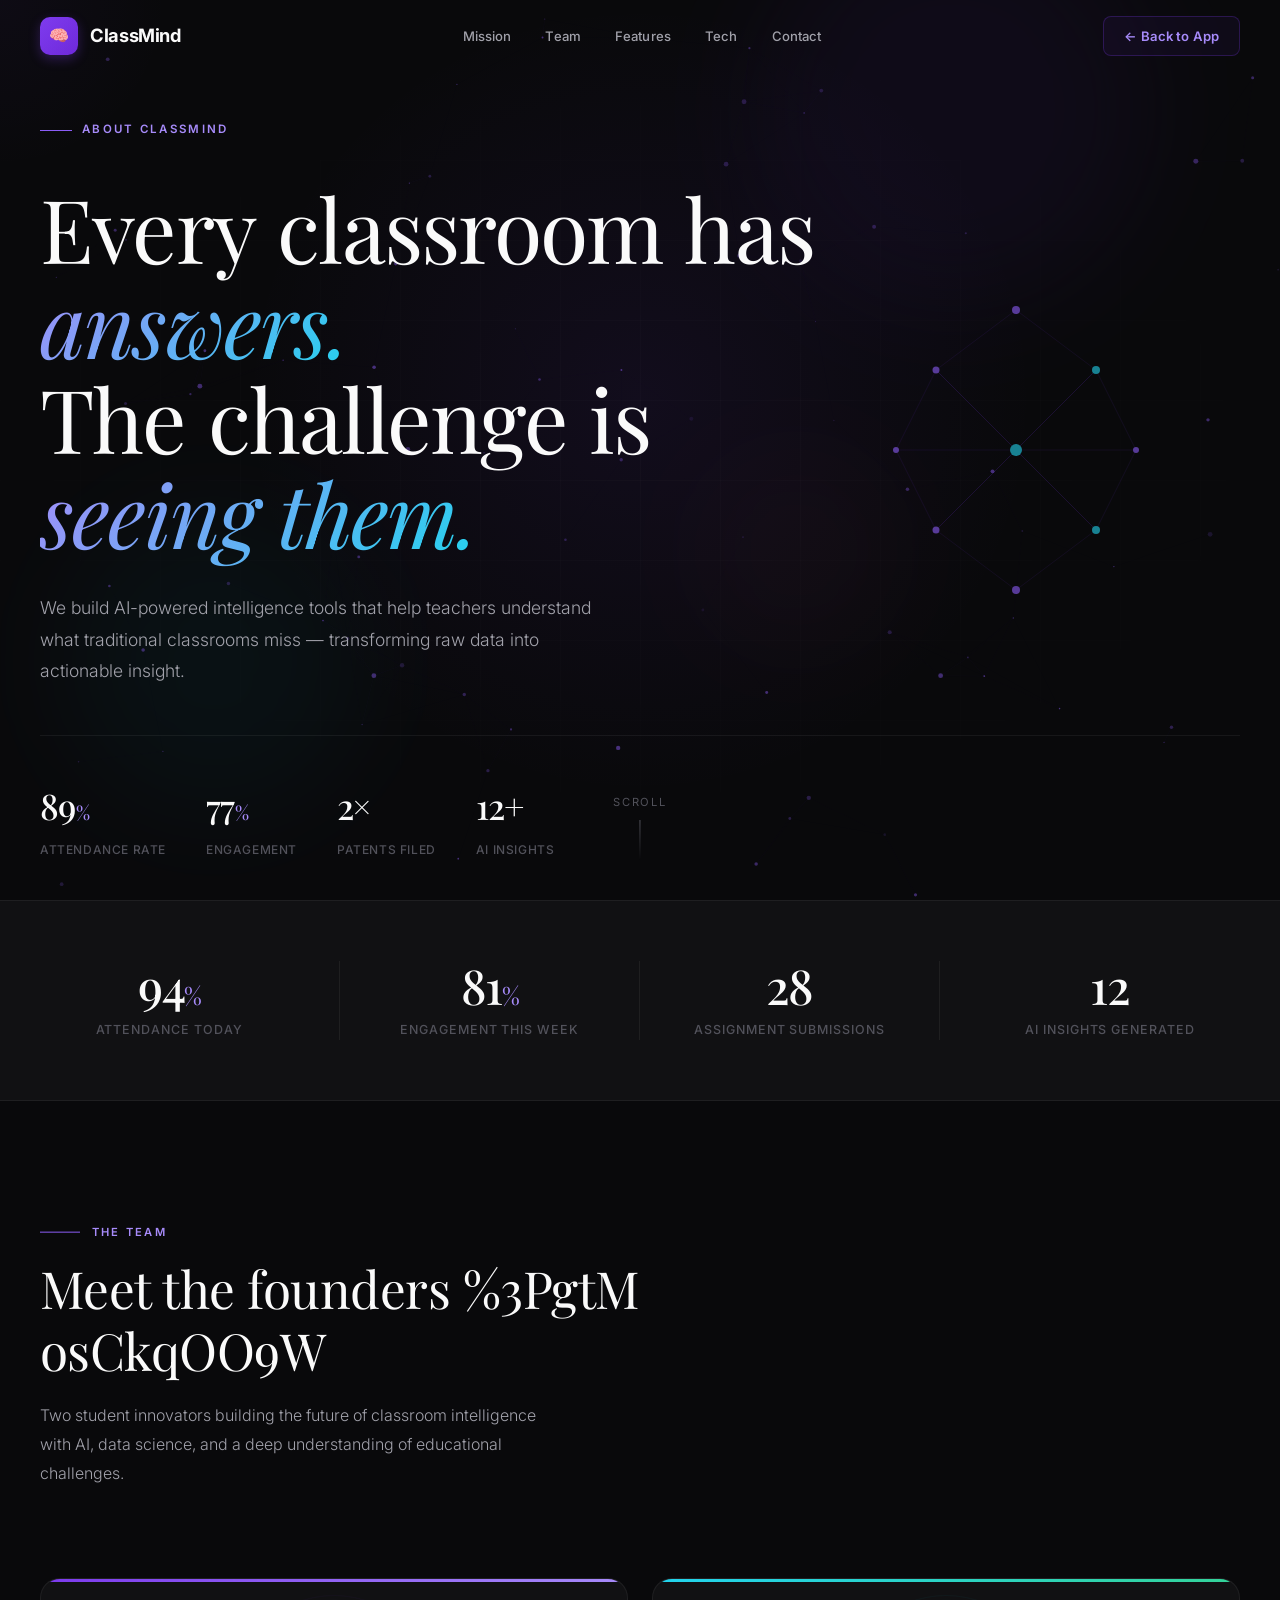
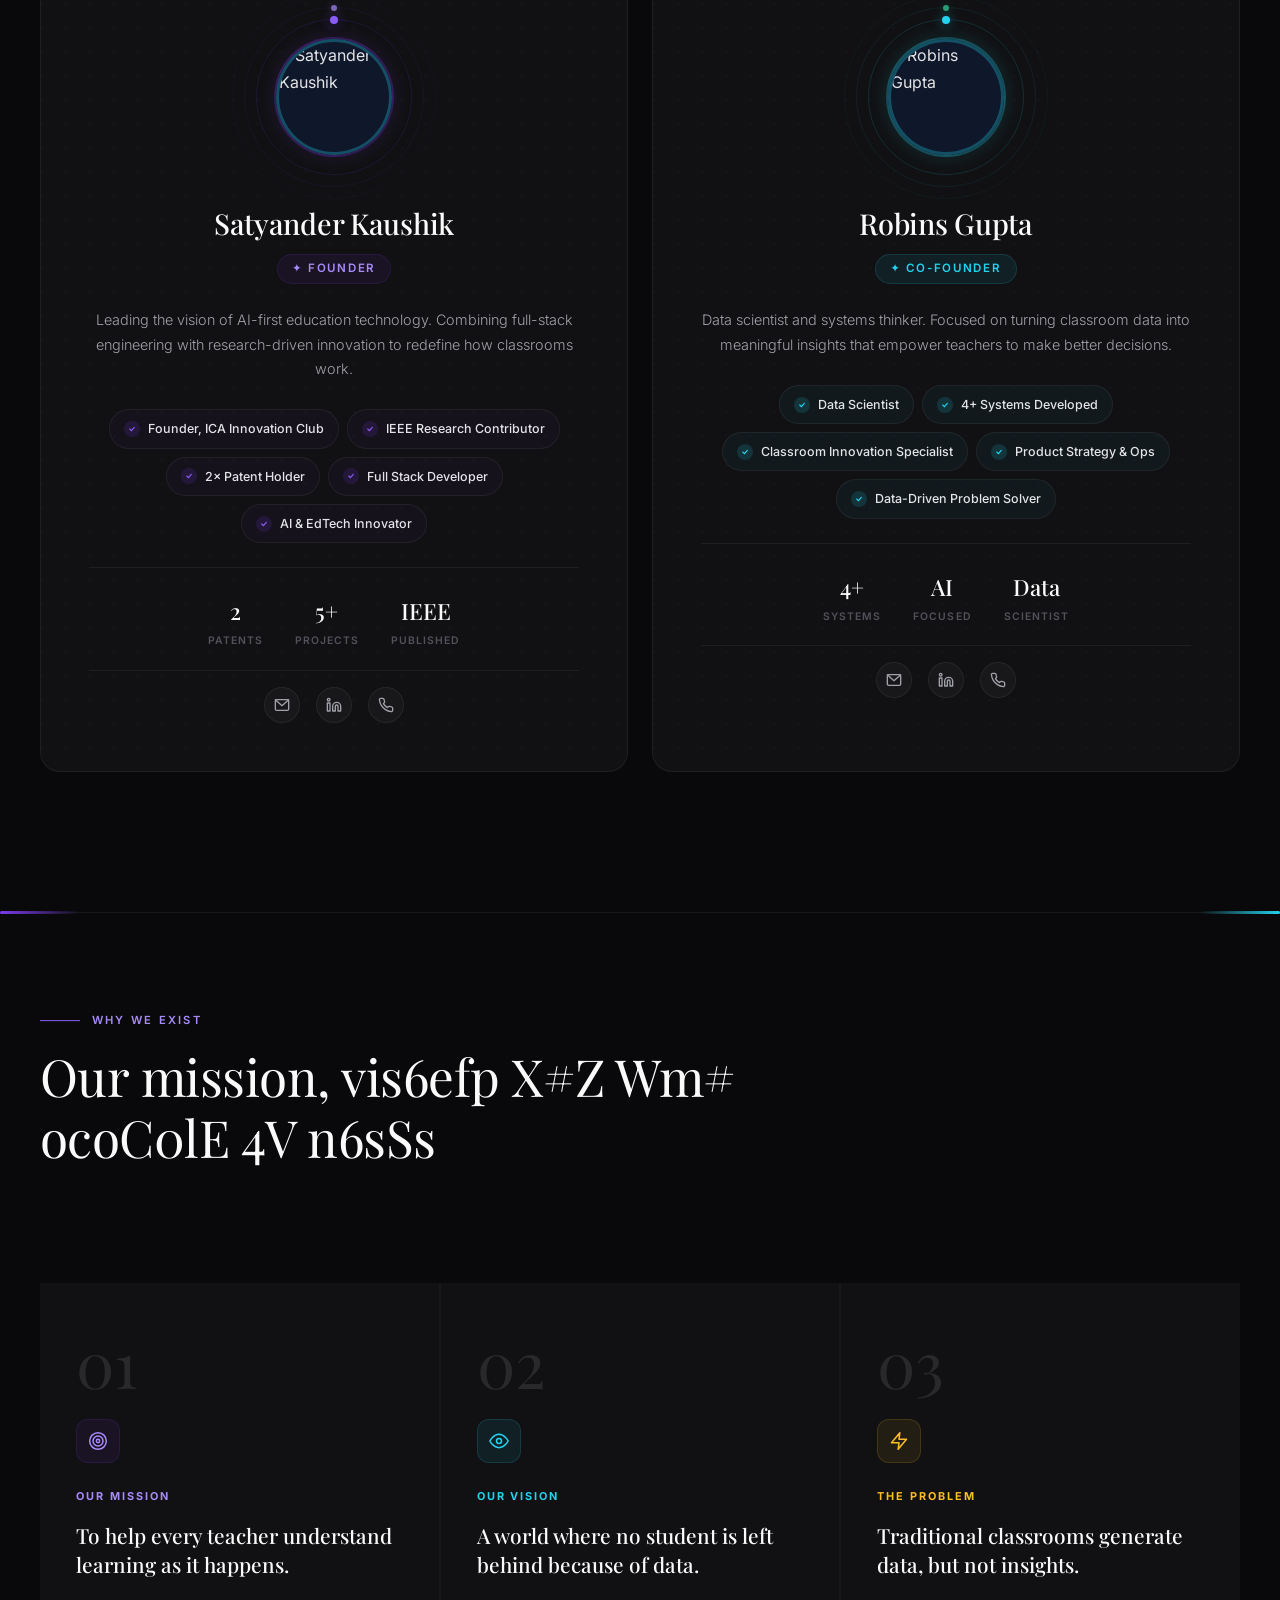
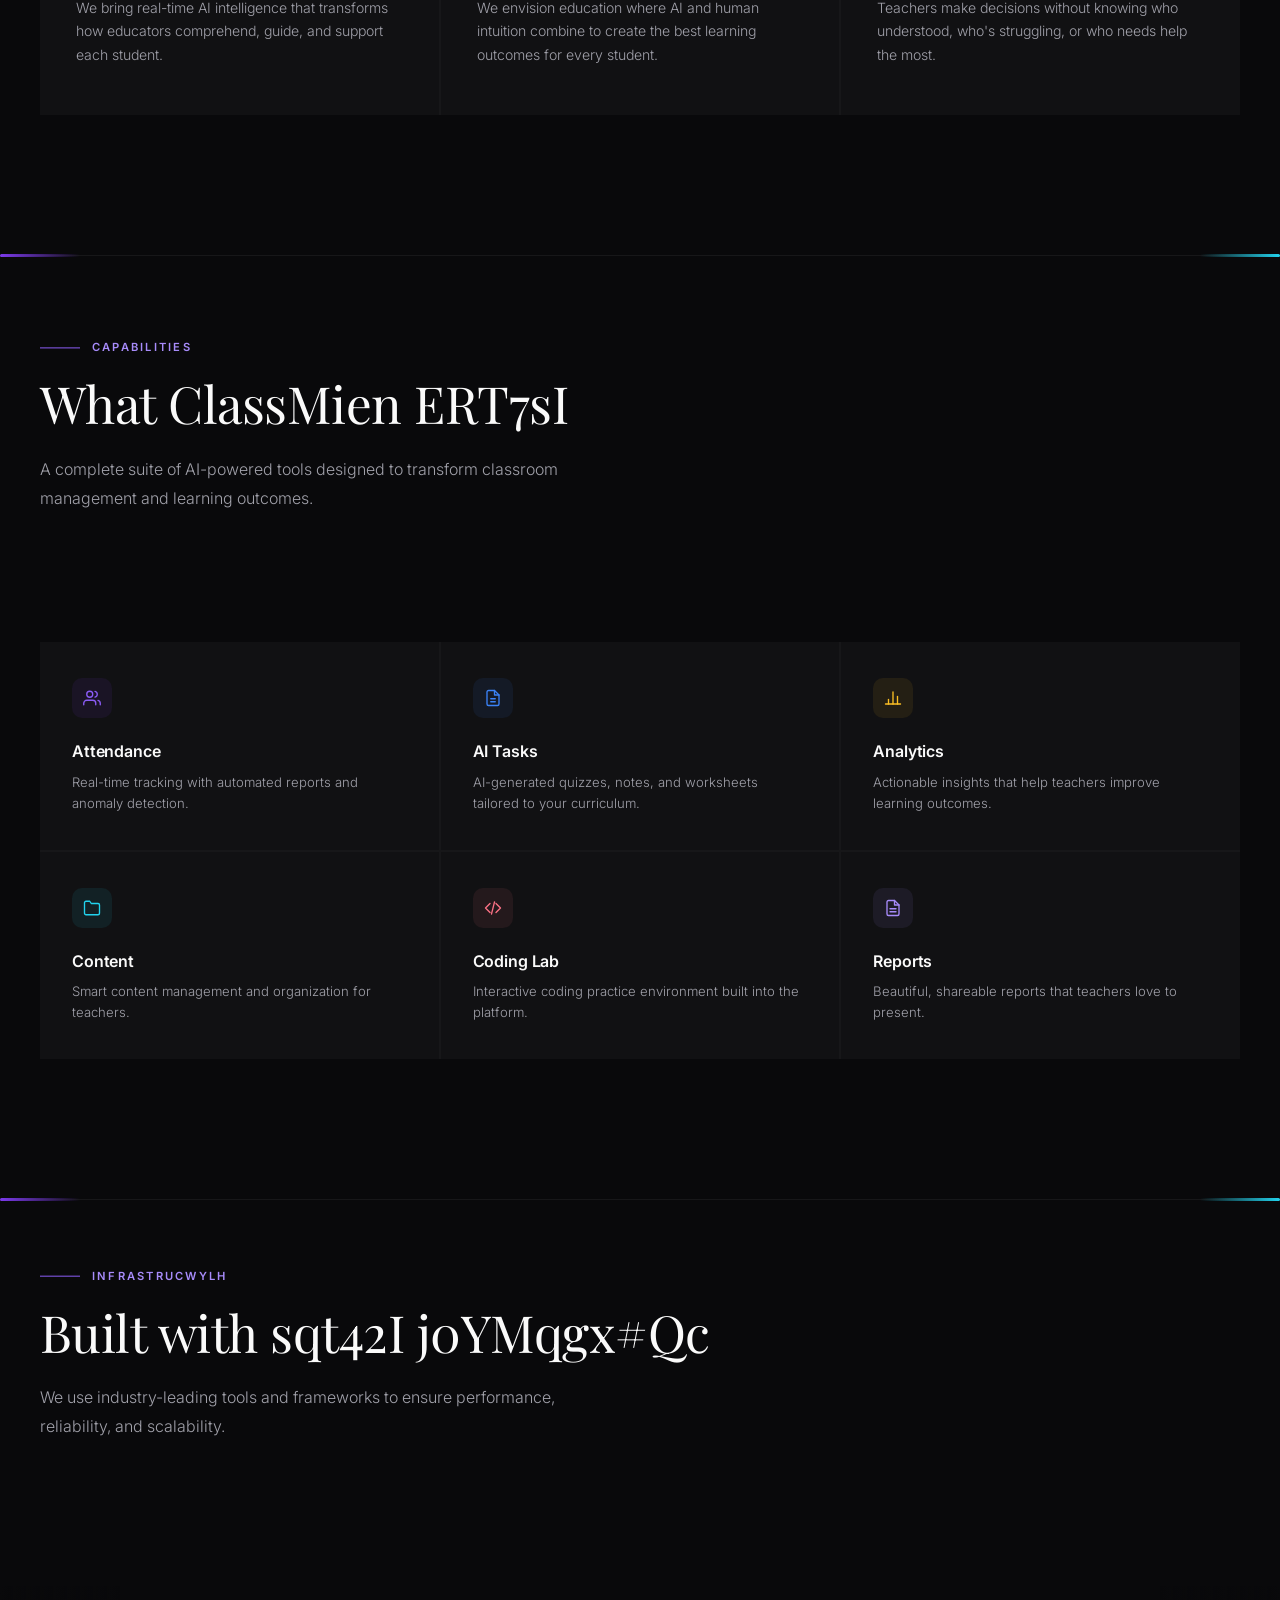
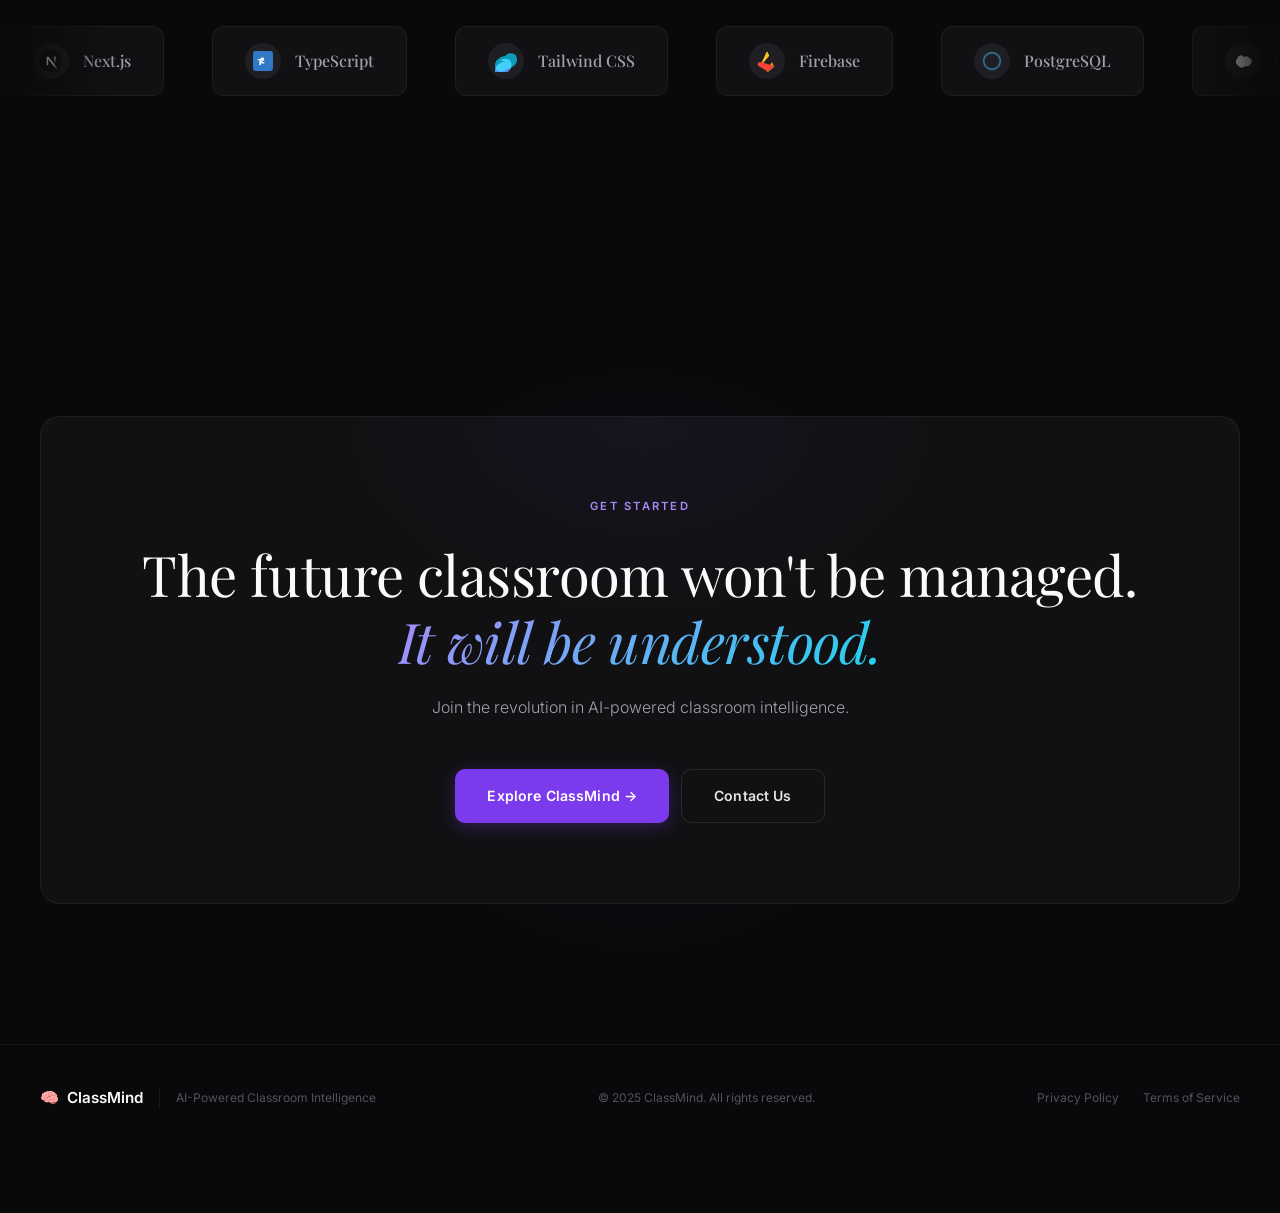
==== about_us.html @ 0a3abac1 "fix: Use absolute GitHub raw URLs for images" ====
<!DOCTYPE html>
<html lang="en">
<head>
  <meta charset="UTF-8"/>
  <meta name="viewport" content="width=device-width, initial-scale=1.0"/>
  <title>About Us — ClassMind</title>
  <link rel="preconnect" href="https://fonts.googleapis.com"/>
  <link rel="preconnect" href="https://fonts.gstatic.com" crossorigin/>
  <link href="https://fonts.googleapis.com/css2?family=Inter:wght@300;400;500;600;700;800;900&family=Playfair+Display:ital,wght@0,400;0,500;0,600;0,700;0,800;1,400;1,500&display=swap" rel="stylesheet"/>
  <style>
    *,*::before,*::after{box-sizing:border-box;margin:0;padding:0}
    :root{
      --bg:#09090b;--surface:#111113;--surface2:#18181b;--surface3:#1f1f23;
      --border:rgba(255,255,255,0.06);--border2:rgba(255,255,255,0.1);--border3:rgba(255,255,255,0.15);
      --accent:#7c3aed;--accent2:#8b5cf6;--accent3:#a78bfa;
      --cyan:#22d3ee;--emerald:#34d399;--rose:#fb7185;--amber:#fbbf24;
      --white:#fafafa;--text:#e4e4e7;--muted:#a1a1aa;--dim:#52525b;--line:#27272a;
      --font:'Inter',system-ui,-apple-system,sans-serif;
      --serif:'Playfair Display',Georgia,serif;
    }
    html{scroll-behavior:smooth}
    body{background:var(--bg);color:var(--text);font-family:var(--font);overflow-x:hidden;line-height:1.7;-webkit-font-smoothing:antialiased}
    ::selection{background:rgba(124,58,237,0.3);color:#fff}
    ::-webkit-scrollbar{width:5px}::-webkit-scrollbar-track{background:var(--bg)}
    ::-webkit-scrollbar-thumb{background:var(--border2);border-radius:10px}
    a{color:inherit;text-decoration:none}

    /* ═══ NAV ═══ */
    .nav{position:fixed;top:0;left:0;right:0;z-index:1000;transition:all .4s}
    .nav.scrolled{background:rgba(9,9,11,0.85);backdrop-filter:blur(20px);-webkit-backdrop-filter:blur(20px);border-bottom:1px solid var(--border)}
    .nav-inner{max-width:1320px;margin:0 auto;padding:0 40px;display:flex;align-items:center;justify-content:space-between;height:72px}
    .nav-brand{display:flex;align-items:center;gap:12px}
    .nav-brand-icon{width:38px;height:38px;border-radius:10px;background:linear-gradient(135deg,var(--accent),#6d28d9);display:flex;align-items:center;justify-content:center;font-size:1rem;box-shadow:0 4px 12px rgba(124,58,237,0.3);transition:transform .3s}
    .nav-brand:hover .nav-brand-icon{transform:rotate(-10deg) scale(1.1)}
    .nav-brand-name{font-weight:700;font-size:1.15rem;color:var(--white);letter-spacing:-0.02em}
    .nav-center{display:flex;gap:2px}
    .nav-link{padding:8px 16px;border-radius:8px;font-size:0.82rem;font-weight:500;color:var(--muted);transition:all .2s;letter-spacing:0.01em;position:relative}
    .nav-link:hover{color:var(--white);background:rgba(255,255,255,0.04)}
    .nav-link.active{color:var(--white);background:rgba(255,255,255,0.06)}
    .nav-link::after{content:'';position:absolute;bottom:2px;left:50%;width:0;height:2px;background:var(--accent2);border-radius:2px;transition:all .3s;transform:translateX(-50%)}
    .nav-link.active::after{width:20px}
    .nav-right{display:flex;align-items:center;gap:12px}
    .nav-back{padding:8px 20px;border-radius:8px;font-size:0.82rem;font-weight:600;color:var(--accent3);border:1px solid rgba(124,58,237,0.25);background:rgba(124,58,237,0.06);transition:all .2s;letter-spacing:0.01em}
    .nav-back:hover{background:rgba(124,58,237,0.12);border-color:rgba(124,58,237,0.4);transform:translateY(-1px)}
    .nav-mobile{display:none;background:none;border:none;color:var(--muted);cursor:pointer;padding:8px}

    /* ═══ HERO ═══ */
    .hero{min-height:100vh;display:flex;align-items:center;position:relative;overflow:hidden;padding-top:72px}
    #particleCanvas{position:absolute;inset:0;pointer-events:none;z-index:1}
    .hero-bg{position:absolute;inset:0;pointer-events:none}
    .hero-bg::before{content:'';position:absolute;top:0;left:50%;transform:translateX(-50%);width:800px;height:800px;background:radial-gradient(circle,rgba(124,58,237,0.08) 0%,transparent 70%);pointer-events:none}
    .hero-orb{position:absolute;border-radius:50%;filter:blur(60px);opacity:0.4;animation:orbFloat 20s ease-in-out infinite}
    .hero-orb.o1{width:400px;height:400px;background:rgba(124,58,237,0.15);top:-10%;right:10%;animation-delay:0s}
    .hero-orb.o2{width:300px;height:300px;background:rgba(34,211,238,0.1);bottom:10%;left:5%;animation-delay:-7s}
    .hero-orb.o3{width:200px;height:200px;background:rgba(251,113,133,0.08);top:50%;right:30%;animation-delay:-14s}
    @keyframes orbFloat{0%,100%{transform:translate(0,0) scale(1)}25%{transform:translate(30px,-40px) scale(1.1)}50%{transform:translate(-20px,30px) scale(0.9)}75%{transform:translate(40px,20px) scale(1.05)}}
    .hero-grid{position:absolute;inset:0;background-image:linear-gradient(var(--border) 1px,transparent 1px),linear-gradient(90deg,var(--border) 1px,transparent 1px);background-size:80px 80px;opacity:0.3;mask-image:radial-gradient(ellipse 60% 50% at 50% 50%,black,transparent);-webkit-mask-image:radial-gradient(ellipse 60% 50% at 50% 50%,black,transparent)}
    .hero-content{max-width:1320px;margin:0 auto;padding:0 40px;width:100%;position:relative;z-index:10}
    .hero-eyebrow{display:inline-flex;align-items:center;gap:10px;margin-bottom:40px}
    .hero-eyebrow .line{width:32px;height:1px;background:var(--accent2);animation:lineExpand 1s ease-out forwards;transform-origin:left}
    @keyframes lineExpand{0%{transform:scaleX(0)}100%{transform:scaleX(1)}}
    .hero-eyebrow span{font-size:0.72rem;font-weight:600;letter-spacing:0.2em;text-transform:uppercase;color:var(--accent3)}
    .hero h1{font-family:var(--serif);font-size:clamp(3rem,7vw,5.5rem);font-weight:400;line-height:1.08;letter-spacing:-0.02em;color:var(--white);margin-bottom:32px;max-width:900px}
    .hero h1 .word{display:inline-block;opacity:0;transform:translateY(40px);animation:wordReveal 0.8s cubic-bezier(0.16,1,0.3,1) forwards;margin-right:0.25em}
    @keyframes wordReveal{to{opacity:1;transform:translateY(0)}}
    .hero h1 em{font-style:italic;background:linear-gradient(135deg,var(--accent3),var(--cyan));-webkit-background-clip:text;-webkit-text-fill-color:transparent;background-clip:text;animation:gradShift 4s ease-in-out infinite}
    @keyframes gradShift{0%,100%{filter:hue-rotate(0deg)}50%{filter:hue-rotate(30deg)}}
    .hero-desc{font-size:1.1rem;color:var(--muted);max-width:560px;line-height:1.8;margin-bottom:48px;font-weight:300;opacity:0;animation:fadeUp 1s 1.2s cubic-bezier(0.16,1,0.3,1) forwards}
    @keyframes fadeUp{to{opacity:1;transform:translateY(0)}}
    .hero-desc,.hero-meta{transform:translateY(20px)}
    .hero-meta{display:flex;gap:40px;padding-top:40px;border-top:1px solid var(--border);opacity:0;animation:fadeUp 1s 1.5s cubic-bezier(0.16,1,0.3,1) forwards}
    .hero-meta-item{display:flex;flex-direction:column;gap:4px}
    .hero-meta-num{font-family:var(--serif);font-size:2.2rem;font-weight:500;color:var(--white);letter-spacing:-0.02em}
    .hero-meta-label{font-size:0.75rem;color:var(--dim);font-weight:500;letter-spacing:0.05em;text-transform:uppercase}
    .hero-scroll{position:absolute;bottom:40px;left:50%;transform:translateX(-50%);display:flex;flex-direction:column;align-items:center;gap:8px;color:var(--dim);font-size:0.7rem;letter-spacing:0.15em;text-transform:uppercase;z-index:10}
    .hero-scroll .arrow{width:1px;height:40px;background:linear-gradient(to bottom,var(--dim),transparent);animation:scrollArrow 2s infinite}
    @keyframes scrollArrow{0%{opacity:1;transform:scaleY(1)}50%{opacity:0.3;transform:scaleY(0.5)}100%{opacity:1;transform:scaleY(1)}}

    /* Neural Network SVG */
    .hero-neural{position:absolute;right:5%;top:50%;transform:translateY(-50%);width:400px;height:400px;opacity:0.6;z-index:2;pointer-events:none}
    .neural-line{stroke:rgba(124,58,237,0.15);stroke-width:1;animation:neuralPulse 3s ease-in-out infinite}
    .neural-node{fill:var(--accent2);animation:nodePulse 2s ease-in-out infinite}
    .neural-node.bright{fill:var(--cyan)}
    @keyframes neuralPulse{0%,100%{opacity:0.3}50%{opacity:0.8}}
    @keyframes nodePulse{0%,100%{r:3;opacity:0.5}50%{r:5;opacity:1}}

    /* ═══ SECTION COMMON ═══ */
    .section{padding:140px 0;position:relative}
    .section-inner{max-width:1320px;margin:0 auto;padding:0 40px}
    .section-head{margin-bottom:72px}
    .section-eyebrow{font-size:0.7rem;font-weight:600;letter-spacing:0.2em;text-transform:uppercase;color:var(--accent3);margin-bottom:16px;display:flex;align-items:center;gap:12px}
    .section-eyebrow::before{content:'';width:40px;height:1px;background:var(--accent2)}
    .section-title{font-family:var(--serif);font-size:clamp(2rem,4vw,3.2rem);font-weight:400;color:var(--white);line-height:1.2;letter-spacing:-0.01em;max-width:700px}
    .section-title em{font-style:italic;color:var(--accent3)}
    .section-desc{font-size:1rem;color:var(--muted);max-width:520px;line-height:1.8;margin-top:20px;font-weight:300}
    .divider{width:100%;height:1px;background:var(--border);position:relative}
    .divider::before{content:'';position:absolute;top:-1px;left:0;width:80px;height:3px;background:linear-gradient(90deg,var(--accent),transparent);border-radius:3px}

    /* ═══ STATS ═══ */
    .stats-strip{border-top:1px solid var(--border);border-bottom:1px solid var(--border);padding:60px 0;background:var(--surface);position:relative;overflow:hidden}
    .stats-strip::before{content:'';position:absolute;top:0;left:-100%;width:100%;height:100%;background:linear-gradient(90deg,transparent,rgba(124,58,237,0.03),transparent);animation:shimmer 4s infinite}
    @keyframes shimmer{0%{left:-100%}100%{left:100%}}
    .stats-grid{max-width:1320px;margin:0 auto;padding:0 40px;display:grid;grid-template-columns:repeat(4,1fr);gap:0}
    .stat-item{padding:0 40px;border-right:1px solid var(--border);text-align:center;position:relative}
    .stat-item:first-child{padding-left:0}
    .stat-item:last-child{border-right:none;padding-right:0}
    .stat-number{font-family:var(--serif);font-size:3rem;font-weight:500;color:var(--white);letter-spacing:-0.03em;line-height:1}
    .stat-number .unit{font-size:1.5rem;color:var(--accent3);font-weight:400}
    .stat-text{font-size:0.78rem;color:var(--dim);font-weight:500;letter-spacing:0.08em;text-transform:uppercase;margin-top:10px}

    /* ═══ FOUNDERS ═══ */
    .founders-grid{display:grid;grid-template-columns:1fr 1fr;gap:24px}
    .founder-panel{background:var(--surface);border:1px solid var(--border);border-radius:20px;padding:48px;position:relative;overflow:hidden;transition:all .5s cubic-bezier(0.16,1,0.3,1)}
    .founder-panel:hover{border-color:var(--border2);transform:translateY(-6px);box-shadow:0 24px 60px rgba(0,0,0,0.4)}
    .founder-panel::before{content:'';position:absolute;top:0;left:0;width:100%;height:3px}
    .founder-panel:first-child::before{background:linear-gradient(90deg,var(--accent),var(--accent3))}
    .founder-panel:last-child::before{background:linear-gradient(90deg,var(--cyan),var(--emerald))}
    .founder-panel::after{content:'';position:absolute;width:400px;height:400px;border-radius:50%;filter:blur(120px);opacity:0;transition:opacity .6s;pointer-events:none;top:-100px;right:-100px}
    .founder-panel:first-child::after{background:rgba(124,58,237,0.1)}
    .founder-panel:last-child::after{background:rgba(34,211,238,0.1)}
    .founder-panel:hover::after{opacity:1}
    /* Decorative bg pattern */
    .founder-panel .fp-pattern{position:absolute;inset:0;opacity:0.03;pointer-events:none;background-image:radial-gradient(circle at 1px 1px,currentColor 1px,transparent 0);background-size:24px 24px}
    .founder-panel:first-child .fp-pattern{color:var(--accent3)}
    .founder-panel:last-child .fp-pattern{color:var(--cyan)}
    /* Large avatar with orbit */
    .founder-visual{display:flex;justify-content:center;margin-bottom:32px;position:relative;z-index:2}
    .founder-avatar-wrap{position:relative;width:140px;height:140px}
    .founder-avatar{width:120px;height:120px;border-radius:50%;display:flex;align-items:center;justify-content:center;position:absolute;top:50%;left:50%;transform:translate(-50%,-50%);z-index:2;overflow:hidden}
    .founder-panel:first-child .founder-avatar{background:linear-gradient(135deg,rgba(124,58,237,0.15),rgba(124,58,237,0.05));border:2px solid rgba(124,58,237,0.25);box-shadow:0 0 20px rgba(124,58,237,0.15)}
    .founder-panel:last-child .founder-avatar{background:linear-gradient(135deg,rgba(34,211,238,0.15),rgba(34,211,238,0.05));border:2px solid rgba(34,211,238,0.25);box-shadow:0 0 20px rgba(34,211,238,0.15)}
    .founder-avatar svg{width:100%;height:100%}
    .founder-avatar img{display:block;width:100%;height:100%;object-fit:cover;border-radius:50%;border:3px solid rgba(34,211,238,0.3);box-shadow:0 0 25px rgba(34,211,238,0.2);background:#0f172a}
    /* Orbit rings */
    .orbit-ring{position:absolute;border-radius:50%;border:1px solid;animation:orbitSpin 12s linear infinite;pointer-events:none}
    .orbit-ring.r1{inset:-8px;border-color:rgba(124,58,237,0.15)}
    .orbit-ring.r2{inset:-20px;border-color:rgba(124,58,237,0.08);animation-duration:18s;animation-direction:reverse}
    .orbit-ring.r3{inset:-32px;border-color:rgba(124,58,237,0.04);animation-duration:25s}
    .founder-panel:last-child .orbit-ring.r1{border-color:rgba(34,211,238,0.15)}
    .founder-panel:last-child .orbit-ring.r2{border-color:rgba(34,211,238,0.08)}
    .founder-panel:last-child .orbit-ring.r3{border-color:rgba(34,211,238,0.04)}
    @keyframes orbitSpin{to{transform:rotate(360deg)}}
    /* Orbit dots */
    .orbit-dot{position:absolute;width:8px;height:8px;border-radius:50%;top:-4px;left:50%;margin-left:-4px}
    .orbit-ring.r1 .orbit-dot{background:var(--accent2);box-shadow:0 0 12px rgba(124,58,237,0.5)}
    .founder-panel:last-child .orbit-ring.r1 .orbit-dot{background:var(--cyan);box-shadow:0 0 12px rgba(34,211,238,0.5)}
    .orbit-ring.r2 .orbit-dot{background:var(--accent3);width:6px;height:6px;margin-left:-3px;top:-3px;box-shadow:0 0 8px rgba(167,139,250,0.4);opacity:0.7}
    .founder-panel:last-child .orbit-ring.r2 .orbit-dot{background:var(--emerald);box-shadow:0 0 8px rgba(52,211,153,0.4)}
    /* Info */
    .founder-info{text-align:center;margin-bottom:24px;position:relative;z-index:2}
    .founder-name{font-family:var(--serif);font-size:1.8rem;font-weight:500;color:var(--white);letter-spacing:-0.01em;margin-bottom:6px}
    .founder-role{font-size:0.72rem;font-weight:600;letter-spacing:0.15em;text-transform:uppercase;display:inline-flex;align-items:center;gap:8px;padding:4px 14px;border-radius:100px}
    .founder-panel:first-child .founder-role{color:var(--accent3);background:rgba(124,58,237,0.08);border:1px solid rgba(124,58,237,0.15)}
    .founder-panel:last-child .founder-role{color:var(--cyan);background:rgba(34,211,238,0.08);border:1px solid rgba(34,211,238,0.15)}
    .founder-bio{font-size:0.9rem;color:var(--muted);line-height:1.7;margin-bottom:28px;font-weight:300;text-align:center;position:relative;z-index:2}
    /* Cred badges */
    .founder-creds{display:flex;flex-wrap:wrap;gap:8px;position:relative;z-index:2;justify-content:center}
    .founder-cred{display:flex;align-items:center;gap:8px;padding:8px 14px;border-radius:100px;font-size:0.78rem;font-weight:500;transition:all .3s;border:1px solid var(--border)}
    .founder-panel:first-child .founder-cred{color:var(--text);background:rgba(124,58,237,0.04)}
    .founder-panel:last-child .founder-cred{color:var(--text);background:rgba(34,211,238,0.04)}
    .founder-cred:hover{transform:translateY(-2px)}
    .founder-panel:first-child .founder-cred:hover{border-color:rgba(124,58,237,0.3);background:rgba(124,58,237,0.08);color:var(--white)}
    .founder-panel:last-child .founder-cred:hover{border-color:rgba(34,211,238,0.3);background:rgba(34,211,238,0.08);color:var(--white)}
    .founder-cred .cred-icon{width:16px;height:16px;border-radius:50%;display:flex;align-items:center;justify-content:center;flex-shrink:0}
    .founder-panel:first-child .cred-icon{background:rgba(124,58,237,0.15);color:var(--accent2)}
    .founder-panel:last-child .cred-icon{background:rgba(34,211,238,0.15);color:var(--cyan)}
    /* Stat badges */
    .founder-stats{display:flex;justify-content:center;gap:32px;margin-top:24px;padding-top:24px;border-top:1px solid var(--border);position:relative;z-index:2}
    .founder-stat{text-align:center}
    .founder-stat-num{font-family:var(--serif);font-size:1.4rem;font-weight:500;color:var(--white)}
    .founder-stat-label{font-size:0.65rem;color:var(--dim);font-weight:600;letter-spacing:0.1em;text-transform:uppercase;margin-top:2px}

    /* ═══ MVP ═══ */
    .mvp-grid{display:grid;grid-template-columns:repeat(3,1fr);gap:2px;background:var(--border)}
    .mvp-panel{background:var(--surface);padding:48px 36px;position:relative;transition:all .4s cubic-bezier(0.16,1,0.3,1);overflow:hidden}
    .mvp-panel:hover{background:var(--surface2);transform:translateY(-4px)}
    .mvp-panel::before{content:'';position:absolute;inset:0;opacity:0;transition:opacity .4s;pointer-events:none}
    .mvp-panel:nth-child(1)::before{background:radial-gradient(circle at 50% 100%,rgba(124,58,237,0.06),transparent 60%)}
    .mvp-panel:nth-child(2)::before{background:radial-gradient(circle at 50% 100%,rgba(34,211,238,0.06),transparent 60%)}
    .mvp-panel:nth-child(3)::before{background:radial-gradient(circle at 50% 100%,rgba(251,191,36,0.06),transparent 60%)}
    .mvp-panel:hover::before{opacity:1}
    .mvp-num{font-family:var(--serif);font-size:4rem;font-weight:400;color:var(--border2);line-height:1;margin-bottom:24px}
    .mvp-icon{width:44px;height:44px;border-radius:12px;display:flex;align-items:center;justify-content:center;margin-bottom:24px;transition:transform .3s}
    .mvp-panel:hover .mvp-icon{transform:scale(1.1) rotate(-5deg)}
    .mvp-panel:nth-child(1) .mvp-icon{background:rgba(124,58,237,0.08);border:1px solid rgba(124,58,237,0.15);color:var(--accent3)}
    .mvp-panel:nth-child(2) .mvp-icon{background:rgba(34,211,238,0.08);border:1px solid rgba(34,211,238,0.15);color:var(--cyan)}
    .mvp-panel:nth-child(3) .mvp-icon{background:rgba(251,191,36,0.08);border:1px solid rgba(251,191,36,0.15);color:var(--amber)}
    .mvp-label{font-size:0.68rem;font-weight:700;letter-spacing:0.18em;text-transform:uppercase;margin-bottom:16px}
    .mvp-panel:nth-child(1) .mvp-label{color:var(--accent3)}
    .mvp-panel:nth-child(2) .mvp-label{color:var(--cyan)}
    .mvp-panel:nth-child(3) .mvp-label{color:var(--amber)}
    .mvp-heading{font-family:var(--serif);font-size:1.3rem;font-weight:500;color:var(--white);line-height:1.4;margin-bottom:16px}
    .mvp-text{font-size:0.88rem;color:var(--muted);line-height:1.7;font-weight:300}

    /* ═══ FOUNDER SOCIAL LINKS ═══ */
    .founder-socials{display:flex;justify-content:center;gap:16px;margin-top:20px;padding-top:16px;border-top:1px solid var(--border);position:relative;z-index:2}
    .social-link{width:36px;height:36px;border-radius:50%;display:flex;align-items:center;justify-content:center;background:var(--surface2);border:1px solid var(--border);color:var(--muted);transition:all .3s}
    .social-link:hover{color:var(--white);transform:translateY(-3px) scale(1.1)}
    .founder-panel:first-child .social-link:hover{border-color:var(--accent);color:var(--accent3)}
    .founder-panel:last-child .social-link:hover{border-color:var(--cyan);color:var(--cyan)}
    .social-link svg{transition:transform .3s}
    .social-link:hover svg{transform:scale(1.1)}

    /* ═══ FEATURES ═══ */
    .features-grid{display:grid;grid-template-columns:repeat(3,1fr);gap:2px;background:var(--border)}
    .feature-cell{background:var(--surface);padding:36px 32px;transition:all .4s cubic-bezier(0.16,1,0.3,1);position:relative;overflow:hidden}
    .feature-cell:hover{background:var(--surface2);transform:translateY(-3px)}
    .feature-cell::after{content:'';position:absolute;bottom:0;left:0;width:0;height:2px;transition:width .5s cubic-bezier(0.16,1,0.3,1)}
    .feature-cell:hover::after{width:100%}
    .feature-cell:nth-child(1)::after{background:linear-gradient(90deg,var(--accent2),transparent)}
    .feature-cell:nth-child(2)::after{background:linear-gradient(90deg,#3b82f6,transparent)}
    .feature-cell:nth-child(3)::after{background:linear-gradient(90deg,var(--amber),transparent)}
    .feature-cell:nth-child(4)::after{background:linear-gradient(90deg,var(--cyan),transparent)}
    .feature-cell:nth-child(5)::after{background:linear-gradient(90deg,var(--rose),transparent)}
    .feature-cell:nth-child(6)::after{background:linear-gradient(90deg,var(--accent3),transparent)}
    .feature-cell::before{content:'';position:absolute;inset:0;opacity:0;transition:opacity .4s;background:radial-gradient(circle at 30% 80%,rgba(124,58,237,0.04),transparent 50%);pointer-events:none}
    .feature-cell:hover::before{opacity:1}
    .feature-icon{width:40px;height:40px;border-radius:10px;display:flex;align-items:center;justify-content:center;margin-bottom:20px;transition:all .3s}
    .feature-cell:hover .feature-icon{transform:scale(1.15) rotate(-5deg)}
    .feature-cell:nth-child(1) .feature-icon{background:rgba(124,58,237,0.08);color:var(--accent2)}
    .feature-cell:nth-child(2) .feature-icon{background:rgba(59,130,246,0.08);color:#3b82f6}
    .feature-cell:nth-child(3) .feature-icon{background:rgba(251,191,36,0.08);color:var(--amber)}
    .feature-cell:nth-child(4) .feature-icon{background:rgba(34,211,238,0.08);color:var(--cyan)}
    .feature-cell:nth-child(5) .feature-icon{background:rgba(251,113,133,0.08);color:var(--rose)}
    .feature-cell:nth-child(6) .feature-icon{background:rgba(167,139,250,0.08);color:var(--accent3)}
    .feature-title{font-weight:600;font-size:1rem;color:var(--white);margin-bottom:6px;letter-spacing:-0.01em}
    .feature-desc{font-size:0.82rem;color:var(--muted);line-height:1.6;font-weight:300}

    /* ═══ TECH MARQUEE ═══ */
    .tech-marquee-wrap{overflow:hidden;padding:40px 0;position:relative}
    .tech-marquee-wrap::before,.tech-marquee-wrap::after{content:'';position:absolute;top:0;bottom:0;width:120px;z-index:10;pointer-events:none}
    .tech-marquee-wrap::before{left:0;background:linear-gradient(90deg,var(--bg),transparent)}
    .tech-marquee-wrap::after{right:0;background:linear-gradient(270deg,var(--bg),transparent)}
    .tech-marquee{display:flex;gap:48px;animation:marquee 20s linear infinite;width:max-content}
    .tech-marquee:hover{animation-play-state:paused}
    @keyframes marquee{0%{transform:translateX(0)}100%{transform:translateX(-50%)}}
    .tech-item{display:flex;align-items:center;gap:14px;padding:16px 32px;border-radius:12px;background:var(--surface);border:1px solid var(--border);transition:all .3s;cursor:pointer;flex-shrink:0}
    .tech-item:hover{border-color:var(--border3);background:var(--surface2);transform:translateY(-4px)}
    .tech-item .t-logo{width:36px;height:36px;border-radius:50%;background:var(--surface3);display:flex;align-items:center;justify-content:center}
    .tech-item .t-name{font-family:var(--serif);font-size:1rem;font-weight:500;color:var(--muted);white-space:nowrap;transition:color .3s}
    .tech-item:hover .t-name{color:var(--white)}

    /* ═══ CTA ═══ */
    .cta-section{padding:140px 0;position:relative;overflow:hidden}
    .cta-section::before{content:'';position:absolute;top:50%;left:50%;transform:translate(-50%,-50%);width:600px;height:600px;border-radius:50%;background:radial-gradient(circle,rgba(124,58,237,0.06),transparent 70%);pointer-events:none}
    .cta-container{max-width:1320px;margin:0 auto;padding:0 40px}
    .cta-card{background:var(--surface);border:1px solid var(--border);border-radius:20px;padding:80px;text-align:center;position:relative;overflow:hidden}
    .cta-card::before{content:'';position:absolute;top:-200px;left:50%;transform:translateX(-50%);width:600px;height:400px;background:radial-gradient(ellipse,rgba(124,58,237,0.06),transparent 70%);pointer-events:none}
    .cta-card::after{content:'';position:absolute;inset:-1px;border-radius:20px;padding:1px;background:conic-gradient(from 0deg,transparent 40%,var(--accent2) 50%,transparent 60%);-webkit-mask:linear-gradient(#fff 0 0) content-box,linear-gradient(#fff 0 0);-webkit-mask-composite:xor;mask-composite:exclude;animation:borderSpin 6s linear infinite;pointer-events:none}
    @keyframes borderSpin{to{transform:rotate(360deg)}}
    .cta-label{font-size:0.7rem;font-weight:600;letter-spacing:0.2em;text-transform:uppercase;color:var(--accent3);margin-bottom:24px;position:relative;z-index:2}
    .cta-heading{font-family:var(--serif);font-size:clamp(2rem,4.5vw,3.5rem);font-weight:400;color:var(--white);line-height:1.2;margin-bottom:20px;letter-spacing:-0.01em;position:relative;z-index:2}
    .cta-heading em{font-style:italic;background:linear-gradient(135deg,var(--accent3),var(--cyan));-webkit-background-clip:text;-webkit-text-fill-color:transparent;background-clip:text}
    .cta-sub{font-size:1rem;color:var(--muted);margin-bottom:48px;font-weight:300;position:relative;z-index:2}
    .cta-actions{display:flex;justify-content:center;gap:12px;position:relative;z-index:2}
    .btn{padding:14px 32px;border-radius:10px;font-size:0.88rem;font-weight:600;cursor:pointer;transition:all .3s cubic-bezier(0.16,1,0.3,1);border:none;display:inline-flex;align-items:center;gap:8px;letter-spacing:0.01em;position:relative;overflow:hidden}
    .btn::before{content:'';position:absolute;inset:0;opacity:0;transition:opacity .3s}
    .btn-primary{background:var(--accent);color:#fff;box-shadow:0 4px 16px rgba(124,58,237,0.3)}
    .btn-primary::before{background:linear-gradient(135deg,#6d28d9,var(--accent))}
    .btn-primary:hover{transform:translateY(-3px);box-shadow:0 12px 32px rgba(124,58,237,0.5)}
    .btn-primary:hover::before{opacity:1}
    .btn-ghost{background:transparent;border:1px solid var(--border2);color:var(--text)}
    .btn-ghost:hover{background:rgba(255,255,255,0.03);border-color:var(--border3);transform:translateY(-3px)}

    /* ═══ FOOTER ═══ */
    .footer{border-top:1px solid var(--border);padding:40px 0;background:var(--bg)}
    .footer-inner{max-width:1320px;margin:0 auto;padding:0 40px;display:flex;justify-content:space-between;align-items:center;gap:24px}
    .footer-left{display:flex;align-items:center;gap:16px}
    .footer-brand{display:flex;align-items:center;gap:8px;font-weight:600;color:var(--white);font-size:0.95rem}
    .footer-tag{font-size:0.75rem;color:var(--dim);border-left:1px solid var(--border);padding-left:16px}
    .footer-copy{font-size:0.75rem;color:var(--dim)}
    .footer-links{display:flex;gap:24px}
    .footer-links a{font-size:0.75rem;color:var(--dim);transition:color .2s}
    .footer-links a:hover{color:var(--accent3)}

    /* ═══ REVEAL ═══ */
    .reveal{opacity:0;transform:translateY(30px);transition:opacity .9s cubic-bezier(0.16,1,0.3,1),transform .9s cubic-bezier(0.16,1,0.3,1)}
    .reveal.visible{opacity:1;transform:translateY(0)}
    .reveal.d1{transition-delay:.1s}.reveal.d2{transition-delay:.2s}.reveal.d3{transition-delay:.3s}.reveal.d4{transition-delay:.4s}

    /* ═══ CURSOR GLOW ═══ */
    .cursor-glow{position:fixed;width:400px;height:400px;border-radius:50%;background:radial-gradient(circle,rgba(124,58,237,0.04),transparent 60%);pointer-events:none;z-index:9999;transform:translate(-50%,-50%);transition:opacity .3s;mix-blend-mode:screen}

    /* ═══ EXTRA KILLER ANIMATIONS ═══ */
    /* Glowing pulse on stat items */
    .stat-item{position:relative}
    .stat-item::after{content:'';position:absolute;inset:-2px;border-radius:12px;opacity:0;transition:opacity .4s;background:conic-gradient(from 0deg,transparent,rgba(124,58,237,0.1),transparent,rgba(34,211,238,0.1),transparent);animation:glowSpin 4s linear infinite;filter:blur(8px);pointer-events:none}
    .stat-item:hover::after{opacity:1}
    @keyframes glowSpin{to{transform:rotate(360deg)}}

    /* Ripple effect */
    .ripple{position:absolute;border-radius:50%;background:rgba(139,92,246,0.15);transform:scale(0);animation:rippleAnim 0.8s ease-out forwards;pointer-events:none;z-index:100}
    @keyframes rippleAnim{to{transform:scale(4);opacity:0}}

    /* Sparkle on buttons */
    .sparkle{position:absolute;width:4px;height:4px;border-radius:50%;pointer-events:none;z-index:100;animation:sparkleFade 0.6s ease-out forwards}
    @keyframes sparkleFade{0%{transform:scale(0);opacity:1}50%{transform:scale(1.5);opacity:0.8}100%{transform:scale(0);opacity:0}}

    /* Animated gradient border on feature cells */
    .feature-cell,.mvp-panel,.founder-panel,.tech-item,.cta-card{position:relative}
    .glow-border{position:absolute;inset:-1px;border-radius:inherit;padding:1px;background:conic-gradient(from var(--glow-angle,0deg),transparent 60%,var(--accent2) 70%,var(--cyan) 80%,transparent 90%);-webkit-mask:linear-gradient(#fff 0 0) content-box,linear-gradient(#fff 0 0);-webkit-mask-composite:xor;mask-composite:exclude;opacity:0;transition:opacity .4s;pointer-events:none;z-index:1}
    .feature-cell:hover .glow-border,.mvp-panel:hover .glow-border,.founder-panel:hover .glow-border,.cta-card:hover .glow-border{opacity:1;animation:glowRotate 3s linear infinite}
    @keyframes glowRotate{to{--glow-angle:360deg}}
    @property --glow-angle{syntax:'<angle>';initial-value:0deg;inherits:false}

    /* Floating animation on cred badges */
    .founder-cred{animation:credFloat 3s ease-in-out infinite}
    .founder-cred:nth-child(2){animation-delay:0.3s}
    .founder-cred:nth-child(3){animation-delay:0.6s}
    .founder-cred:nth-child(4){animation-delay:0.9s}
    .founder-cred:nth-child(5){animation-delay:1.2s}
    @keyframes credFloat{0%,100%{transform:translateY(0)}50%{transform:translateY(-3px)}}
    .founder-cred:hover{animation:none}

    /* Text scramble on section titles */
    .scramble-char{display:inline-block;transition:all 0.1s}

    /* Staggered card reveal with clip-path */
    .reveal-clip{clip-path:inset(100% 0 0 0);transition:clip-path 1s cubic-bezier(0.16,1,0.3,1)}
    .reveal-clip.visible{clip-path:inset(0 0 0 0)}

    /* Scale pop reveal for stats */
    .reveal-pop{opacity:0;transform:scale(0.8);transition:all 0.6s cubic-bezier(0.34,1.56,0.64,1)}
    .reveal-pop.visible{opacity:1;transform:scale(1)}
    .reveal-pop.d1{transition-delay:.1s}.reveal-pop.d2{transition-delay:.2s}.reveal-pop.d3{transition-delay:.3s}

    /* Magnetic button */
    .btn-primary{transition:all .3s cubic-bezier(0.16,1,0.3,1)}
    .btn-primary:hover{transform:translateY(-3px) scale(1.05)}

    /* Typewriter for hero desc */
    .typewriter{overflow:hidden;white-space:normal;border-right:2px solid var(--accent3);animation:blink 0.8s step-end infinite}
    @keyframes blink{50%{border-color:transparent}}
    .typewriter.done{border-right:none;animation:none}

    /* Pulse glow on orbit dots */
    .orbit-dot{animation:dotGlow 2s ease-in-out infinite alternate}
    @keyframes dotGlow{0%{box-shadow:0 0 6px currentColor;transform:scale(1)}100%{box-shadow:0 0 18px currentColor;transform:scale(1.4)}}

    /* Stat number glow on hover */
    .stat-number{transition:all .3s}
    .stat-item:hover .stat-number{text-shadow:0 0 20px rgba(124,58,237,0.4)}

    /* Section transition gradient lines */
    .divider::after{content:'';position:absolute;top:-1px;right:0;width:80px;height:3px;background:linear-gradient(270deg,var(--cyan),transparent);border-radius:3px}

    /* ═══ RESPONSIVE ═══ */
    @media(max-width:1024px){
      .nav-center{display:none}.nav-mobile{display:block}
      .hero h1{font-size:2.8rem}
      .hero-meta{flex-wrap:wrap;gap:24px}
      .hero-neural{display:none}
      .stats-grid{grid-template-columns:1fr 1fr;gap:32px}
      .stat-item{border-right:none;padding:0;text-align:center}
      .founders-grid{grid-template-columns:1fr}
      .mvp-grid{grid-template-columns:1fr}
      .features-grid{grid-template-columns:1fr 1fr}
      .cta-card{padding:48px 28px}
      .section{padding:100px 0}
      .section-inner,.nav-inner,.hero-content,.stats-grid,.cta-container,.footer-inner{padding-left:24px;padding-right:24px}
      .cursor-glow{display:none}
    }
    @media(max-width:640px){
      .stats-grid{grid-template-columns:1fr}
      .features-grid{grid-template-columns:1fr}
      .footer-inner{flex-direction:column;text-align:center}
      .footer-left{flex-direction:column;gap:8px}
      .footer-tag{border:none;padding:0}
      .hero h1{font-size:2.2rem}
      .hero-meta{gap:16px}
      .founder-panel{padding:40px 28px}
    }
  </style>
</head>
<body>

  <!-- Cursor Glow -->
  <div class="cursor-glow" id="cursorGlow"></div>

  <!-- NAV -->
  <nav class="nav" id="mainNav">
    <div class="nav-inner">
      <a href="/" class="nav-brand">
        <div class="nav-brand-icon">🧠</div>
        <span class="nav-brand-name">ClassMind</span>
      </a>
      <div class="nav-center">
        <a href="#mission" class="nav-link">Mission</a>
        <a href="#founders" class="nav-link">Team</a>
        <a href="#features" class="nav-link">Features</a>
        <a href="#tech" class="nav-link">Tech</a>
        <a href="#contact" class="nav-link">Contact</a>
      </div>
      <div class="nav-right">
        <a href="/" class="nav-back">← Back to App</a>
        <button class="nav-mobile" id="mobileToggle" aria-label="Menu">
          <svg width="20" height="20" viewBox="0 0 20 20" fill="none"><path d="M3 5h14M3 10h14M3 15h14" stroke="currentColor" stroke-width="1.5" stroke-linecap="round"/></svg>
        </button>
      </div>
    </div>
  </nav>

  <!-- HERO -->
  <section class="hero">
    <canvas id="particleCanvas"></canvas>
    <div class="hero-bg">
      <div class="hero-grid"></div>
      <div class="hero-orb o1"></div>
      <div class="hero-orb o2"></div>
      <div class="hero-orb o3"></div>
    </div>

    <!-- Neural Network SVG -->
    <svg class="hero-neural" viewBox="0 0 400 400" fill="none">
      <g class="neural-lines">
        <line class="neural-line" x1="200" y1="60" x2="120" y2="120" style="animation-delay:0s"/>
        <line class="neural-line" x1="200" y1="60" x2="280" y2="120" style="animation-delay:0.3s"/>
        <line class="neural-line" x1="120" y1="120" x2="80" y2="200" style="animation-delay:0.6s"/>
        <line class="neural-line" x1="120" y1="120" x2="200" y2="200" style="animation-delay:0.9s"/>
        <line class="neural-line" x1="280" y1="120" x2="200" y2="200" style="animation-delay:1.2s"/>
        <line class="neural-line" x1="280" y1="120" x2="320" y2="200" style="animation-delay:1.5s"/>
        <line class="neural-line" x1="80" y1="200" x2="120" y2="280" style="animation-delay:1.8s"/>
        <line class="neural-line" x1="200" y1="200" x2="120" y2="280" style="animation-delay:2.1s"/>
        <line class="neural-line" x1="200" y1="200" x2="280" y2="280" style="animation-delay:2.4s"/>
        <line class="neural-line" x1="320" y1="200" x2="280" y2="280" style="animation-delay:2.7s"/>
        <line class="neural-line" x1="120" y1="280" x2="200" y2="340" style="animation-delay:3s"/>
        <line class="neural-line" x1="280" y1="280" x2="200" y2="340" style="animation-delay:3.3s"/>
        <line class="neural-line" x1="80" y1="200" x2="200" y2="200" style="animation-delay:0.5s" stroke="rgba(34,211,238,0.1)"/>
        <line class="neural-line" x1="200" y1="200" x2="320" y2="200" style="animation-delay:1s" stroke="rgba(34,211,238,0.1)"/>
        <line class="neural-line" x1="120" y1="120" x2="280" y2="280" style="animation-delay:1.5s" stroke="rgba(251,113,133,0.06)"/>
        <line class="neural-line" x1="280" y1="120" x2="120" y2="280" style="animation-delay:2s" stroke="rgba(251,113,133,0.06)"/>
      </g>
      <g class="neural-nodes">
        <circle class="neural-node" cx="200" cy="60" r="4" style="animation-delay:0s"/>
        <circle class="neural-node" cx="120" cy="120" r="3.5" style="animation-delay:0.4s"/>
        <circle class="neural-node bright" cx="280" cy="120" r="4" style="animation-delay:0.8s"/>
        <circle class="neural-node" cx="80" cy="200" r="3" style="animation-delay:1.2s"/>
        <circle class="neural-node bright" cx="200" cy="200" r="6" style="animation-delay:1.6s"/>
        <circle class="neural-node" cx="320" cy="200" r="3" style="animation-delay:2s"/>
        <circle class="neural-node" cx="120" cy="280" r="3.5" style="animation-delay:2.4s"/>
        <circle class="neural-node bright" cx="280" cy="280" r="4" style="animation-delay:2.8s"/>
        <circle class="neural-node" cx="200" cy="340" r="4" style="animation-delay:3.2s"/>
      </g>
    </svg>

    <div class="hero-content">
      <div class="hero-eyebrow">
        <span class="line"></span>
        <span>About ClassMind</span>
      </div>
      <h1 id="heroTitle"></h1>
      <p class="hero-desc">We build AI-powered intelligence tools that help teachers understand what traditional classrooms miss — transforming raw data into actionable insight.</p>
      <div class="hero-meta">
        <div class="hero-meta-item">
          <span class="hero-meta-num" data-count="95">0<span style="color:var(--accent3);font-size:1.2rem">%</span></span>
          <span class="hero-meta-label">Attendance Rate</span>
        </div>
        <div class="hero-meta-item">
          <span class="hero-meta-num" data-count="82">0<span style="color:var(--accent3);font-size:1.2rem">%</span></span>
          <span class="hero-meta-label">Engagement</span>
        </div>
        <div class="hero-meta-item">
          <span class="hero-meta-num">2×</span>
          <span class="hero-meta-label">Patents Filed</span>
        </div>
        <div class="hero-meta-item">
          <span class="hero-meta-num">12+</span>
          <span class="hero-meta-label">AI Insights</span>
        </div>
      </div>
    </div>
    <div class="hero-scroll"><span>Scroll</span><div class="arrow"></div></div>
  </section>

  <!-- STATS -->
  <div class="stats-strip">
    <div class="stats-grid">
      <div class="stat-item reveal">
        <div class="stat-number"><span class="counter" data-target="95">0</span><span class="unit">%</span></div>
        <div class="stat-text">Attendance Today</div>
      </div>
      <div class="stat-item reveal d1">
        <div class="stat-number"><span class="counter" data-target="82">0</span><span class="unit">%</span></div>
        <div class="stat-text">Engagement This Week</div>
      </div>
      <div class="stat-item reveal d2">
        <div class="stat-number"><span class="counter" data-target="28">0</span></div>
        <div class="stat-text">Assignment Submissions</div>
      </div>
      <div class="stat-item reveal d3">
        <div class="stat-number"><span class="counter" data-target="12">0</span></div>
        <div class="stat-text">AI Insights Generated</div>
      </div>
    </div>
  </div>

  <!-- FOUNDERS -->
  <section class="section" id="founders">
    <div class="section-inner">
      <div class="section-head reveal">
        <div class="section-eyebrow">The Team</div>
        <h2 class="section-title">Meet the <em>founders</em> behind ClassMind</h2>
        <p class="section-desc">Two student innovators building the future of classroom intelligence with AI, data science, and a deep understanding of educational challenges.</p>
      </div>
      <div class="founders-grid reveal d1">
        <!-- Satyander Kaushik -->
        <div class="founder-panel" data-tilt>
          <div class="fp-pattern"></div>
          <div class="founder-visual">
            <div class="founder-avatar-wrap">
              <div class="orbit-ring r1"><div class="orbit-dot"></div></div>
              <div class="orbit-ring r2"><div class="orbit-dot"></div></div>
              <div class="orbit-ring r3"></div>
              <div class="founder-avatar">
                <img src="https://raw.githubusercontent.com/Satyanderkaushik2004/Classmind/main/satyander_kumar.png" alt="Satyander Kaushik" style="width:100%;height:100%;object-fit:cover;border-radius:50%;"/>
              </div>
            </div>
          </div>
          <div class="founder-info">
            <div class="founder-name">Satyander Kaushik</div>
            <span class="founder-role">✦ Founder</span>
          </div>
          <p class="founder-bio">Leading the vision of AI-first education technology. Combining full-stack engineering with research-driven innovation to redefine how classrooms work.</p>
          <div class="founder-creds">
            <div class="founder-cred"><div class="cred-icon"><svg width="8" height="8" viewBox="0 0 14 14" fill="none"><path d="M3 7L6 10L11 4" stroke="currentColor" stroke-width="2" stroke-linecap="round"/></svg></div>Founder, ICA Innovation Club</div>
            <div class="founder-cred"><div class="cred-icon"><svg width="8" height="8" viewBox="0 0 14 14" fill="none"><path d="M3 7L6 10L11 4" stroke="currentColor" stroke-width="2" stroke-linecap="round"/></svg></div>IEEE Research Contributor</div>
            <div class="founder-cred"><div class="cred-icon"><svg width="8" height="8" viewBox="0 0 14 14" fill="none"><path d="M3 7L6 10L11 4" stroke="currentColor" stroke-width="2" stroke-linecap="round"/></svg></div>2× Patent Holder</div>
            <div class="founder-cred"><div class="cred-icon"><svg width="8" height="8" viewBox="0 0 14 14" fill="none"><path d="M3 7L6 10L11 4" stroke="currentColor" stroke-width="2" stroke-linecap="round"/></svg></div>Full Stack Developer</div>
            <div class="founder-cred"><div class="cred-icon"><svg width="8" height="8" viewBox="0 0 14 14" fill="none"><path d="M3 7L6 10L11 4" stroke="currentColor" stroke-width="2" stroke-linecap="round"/></svg></div>AI & EdTech Innovator</div>
          </div>
          <div class="founder-stats">
            <div class="founder-stat"><div class="founder-stat-num">2</div><div class="founder-stat-label">Patents</div></div>
            <div class="founder-stat"><div class="founder-stat-num">5+</div><div class="founder-stat-label">Projects</div></div>
            <div class="founder-stat"><div class="founder-stat-num">IEEE</div><div class="founder-stat-label">Published</div></div>
          </div>
          <div class="founder-socials">
            <a href="mailto:satyanderkaushik2004@gmail.com" class="social-link" target="_blank" title="Email">
              <svg width="16" height="16" viewBox="0 0 24 24" fill="none" stroke="currentColor" stroke-width="2" stroke-linecap="round" stroke-linejoin="round"><rect x="2" y="4" width="20" height="16" rx="2"/><path d="M22 4L12 13L2 4"/></svg>
            </a>
            <a href="https://www.linkedin.com/in/satyanderkaushik/" class="social-link" target="_blank" title="LinkedIn">
              <svg width="16" height="16" viewBox="0 0 24 24" fill="none" stroke="currentColor" stroke-width="2" stroke-linecap="round" stroke-linejoin="round"><path d="M16 8a6 6 0 016 6v7h-4v-7a2 2 0 00-4 0v7h-4v-7a6 6 0 016-6z"/><rect x="2" y="9" width="4" height="12"/><circle cx="4" cy="4" r="2"/></svg>
            </a>
            <a href="tel:+919779576066" class="social-link" title="Phone">
              <svg width="16" height="16" viewBox="0 0 24 24" fill="none" stroke="currentColor" stroke-width="2" stroke-linecap="round" stroke-linejoin="round"><path d="M22 16.92v3a2 2 0 01-2.18 2 19.79 19.79 0 01-8.63-3.07 19.5 19.5 0 01-6-6 19.79 19.79 0 01-3.07-8.67A2 2 0 014.11 2h3a2 2 0 012 1.72c.127.96.361 1.903.7 2.81a2 2 0 01-.45 2.11L8.09 9.91a16 16 0 006 6l1.27-1.27a2 2 0 012.11-.45c.907.339 1.85.573 2.81.7A2 2 0 0122 16.92z"/></svg>
            </a>
          </div>
        </div>
        <!-- Robins Gupta -->
        <div class="founder-panel" data-tilt>
          <div class="fp-pattern"></div>
          <div class="founder-visual">
            <div class="founder-avatar-wrap">
              <div class="orbit-ring r1"><div class="orbit-dot"></div></div>
              <div class="orbit-ring r2"><div class="orbit-dot"></div></div>
              <div class="orbit-ring r3"></div>
              <div class="founder-avatar">
                <img src="https://raw.githubusercontent.com/Satyanderkaushik2004/Classmind/main/robins_gupta.png" alt="Robins Gupta" style="width:100%;height:100%;object-fit:cover;border-radius:50%;"/>
              </div>
            </div>
          </div>
          <div class="founder-info">
            <div class="founder-name">Robins Gupta</div>
            <span class="founder-role">✦ Co-Founder</span>
          </div>
          <p class="founder-bio">Data scientist and systems thinker. Focused on turning classroom data into meaningful insights that empower teachers to make better decisions.</p>
          <div class="founder-creds">
            <div class="founder-cred"><div class="cred-icon"><svg width="8" height="8" viewBox="0 0 14 14" fill="none"><path d="M3 7L6 10L11 4" stroke="currentColor" stroke-width="2" stroke-linecap="round"/></svg></div>Data Scientist</div>
            <div class="founder-cred"><div class="cred-icon"><svg width="8" height="8" viewBox="0 0 14 14" fill="none"><path d="M3 7L6 10L11 4" stroke="currentColor" stroke-width="2" stroke-linecap="round"/></svg></div>4+ Systems Developed</div>
            <div class="founder-cred"><div class="cred-icon"><svg width="8" height="8" viewBox="0 0 14 14" fill="none"><path d="M3 7L6 10L11 4" stroke="currentColor" stroke-width="2" stroke-linecap="round"/></svg></div>Classroom Innovation Specialist</div>
            <div class="founder-cred"><div class="cred-icon"><svg width="8" height="8" viewBox="0 0 14 14" fill="none"><path d="M3 7L6 10L11 4" stroke="currentColor" stroke-width="2" stroke-linecap="round"/></svg></div>Product Strategy & Ops</div>
            <div class="founder-cred"><div class="cred-icon"><svg width="8" height="8" viewBox="0 0 14 14" fill="none"><path d="M3 7L6 10L11 4" stroke="currentColor" stroke-width="2" stroke-linecap="round"/></svg></div>Data-Driven Problem Solver</div>
          </div>
          <div class="founder-stats">
            <div class="founder-stat"><div class="founder-stat-num">4+</div><div class="founder-stat-label">Systems</div></div>
            <div class="founder-stat"><div class="founder-stat-num">AI</div><div class="founder-stat-label">Focused</div></div>
            <div class="founder-stat"><div class="founder-stat-num">Data</div><div class="founder-stat-label">Scientist</div></div>
          </div>
          <div class="founder-socials">
            <a href="mailto:robinsgupta09@gmail.com" class="social-link" target="_blank" title="Email">
              <svg width="16" height="16" viewBox="0 0 24 24" fill="none" stroke="currentColor" stroke-width="2" stroke-linecap="round" stroke-linejoin="round"><rect x="2" y="4" width="20" height="16" rx="2"/><path d="M22 4L12 13L2 4"/></svg>
            </a>
            <a href="https://www.linkedin.com/in/robins-gupta-5a1b912a3/" class="social-link" target="_blank" title="LinkedIn">
              <svg width="16" height="16" viewBox="0 0 24 24" fill="none" stroke="currentColor" stroke-width="2" stroke-linecap="round" stroke-linejoin="round"><path d="M16 8a6 6 0 016 6v7h-4v-7a2 2 0 00-4 0v7h-4v-7a6 6 0 016-6z"/><rect x="2" y="9" width="4" height="12"/><circle cx="4" cy="4" r="2"/></svg>
            </a>
            <a href="tel:+918708493016" class="social-link" title="Phone">
              <svg width="16" height="16" viewBox="0 0 24 24" fill="none" stroke="currentColor" stroke-width="2" stroke-linecap="round" stroke-linejoin="round"><path d="M22 16.92v3a2 2 0 01-2.18 2 19.79 19.79 0 01-8.63-3.07 19.5 19.5 0 01-6-6 19.79 19.79 0 01-3.07-8.67A2 2 0 014.11 2h3a2 2 0 012 1.72c.127.96.361 1.903.7 2.81a2 2 0 01-.45 2.11L8.09 9.91a16 16 0 006 6l1.27-1.27a2 2 0 012.11-.45c.907.339 1.85.573 2.81.7A2 2 0 0122 16.92z"/></svg>
            </a>
          </div>
        </div>
      </div>
    </div>
  </section>

  <div class="divider"></div>

  <!-- MISSION / VISION / PROBLEM -->
  <section class="section" id="mission">
    <div class="section-inner">
      <div class="section-head reveal">
        <div class="section-eyebrow">Why We Exist</div>
        <h2 class="section-title">Our mission, vision, and the <em>problem</em> we solve</h2>
      </div>
      <div class="mvp-grid reveal d1">
        <div class="mvp-panel" data-tilt>
          <div class="mvp-num">01</div>
          <div class="mvp-icon">
            <svg width="20" height="20" viewBox="0 0 24 24" fill="none" stroke="currentColor" stroke-width="1.8" stroke-linecap="round" stroke-linejoin="round"><circle cx="12" cy="12" r="10"/><circle cx="12" cy="12" r="6"/><circle cx="12" cy="12" r="2"/></svg>
          </div>
          <div class="mvp-label">Our Mission</div>
          <div class="mvp-heading">To help every teacher understand learning as it happens.</div>
          <p class="mvp-text">We bring real-time AI intelligence that transforms how educators comprehend, guide, and support each student.</p>
        </div>
        <div class="mvp-panel" data-tilt>
          <div class="mvp-num">02</div>
          <div class="mvp-icon">
            <svg width="20" height="20" viewBox="0 0 24 24" fill="none" stroke="currentColor" stroke-width="1.8" stroke-linecap="round" stroke-linejoin="round"><path d="M1 12s4-8 11-8 11 8 11 8-4 8-11 8-11-8-11-8z"/><circle cx="12" cy="12" r="3"/></svg>
          </div>
          <div class="mvp-label">Our Vision</div>
          <div class="mvp-heading">A world where no student is left behind because of data.</div>
          <p class="mvp-text">We envision education where AI and human intuition combine to create the best learning outcomes for every student.</p>
        </div>
        <div class="mvp-panel" data-tilt>
          <div class="mvp-num">03</div>
          <div class="mvp-icon">
            <svg width="20" height="20" viewBox="0 0 24 24" fill="none" stroke="currentColor" stroke-width="1.8" stroke-linecap="round" stroke-linejoin="round"><polygon points="13 2 3 14 12 14 11 22 21 10 12 10 13 2"/></svg>
          </div>
          <div class="mvp-label">The Problem</div>
          <div class="mvp-heading">Traditional classrooms generate data, but not insights.</div>
          <p class="mvp-text">Teachers make decisions without knowing who understood, who's struggling, or who needs help the most.</p>
        </div>
      </div>
    </div>
  </section>

  <div class="divider"></div>

  <!-- FEATURES -->
  <section class="section" id="features">
    <div class="section-inner">
      <div class="section-head reveal">
        <div class="section-eyebrow">Capabilities</div>
        <h2 class="section-title">What ClassMind <em>offers</em></h2>
        <p class="section-desc">A complete suite of AI-powered tools designed to transform classroom management and learning outcomes.</p>
      </div>
      <div class="features-grid reveal d1">
        <div class="feature-cell"><div class="feature-icon"><svg width="18" height="18" viewBox="0 0 24 24" fill="none" stroke="currentColor" stroke-width="1.8" stroke-linecap="round" stroke-linejoin="round"><path d="M17 21v-2a4 4 0 0 0-4-4H5a4 4 0 0 0-4 4v2"/><circle cx="9" cy="7" r="4"/><path d="M23 21v-2a4 4 0 0 0-3-3.87"/><path d="M16 3.13a4 4 0 0 1 0 7.75"/></svg></div><div class="feature-title">Attendance</div><div class="feature-desc">Real-time tracking with automated reports and anomaly detection.</div></div>
        <div class="feature-cell"><div class="feature-icon"><svg width="18" height="18" viewBox="0 0 24 24" fill="none" stroke="currentColor" stroke-width="1.8" stroke-linecap="round" stroke-linejoin="round"><path d="M14 2H6a2 2 0 0 0-2 2v16a2 2 0 0 0 2 2h12a2 2 0 0 0 2-2V8z"/><polyline points="14 2 14 8 20 8"/><line x1="9" y1="13" x2="15" y2="13"/><line x1="9" y1="17" x2="15" y2="17"/></svg></div><div class="feature-title">AI Tasks</div><div class="feature-desc">AI-generated quizzes, notes, and worksheets tailored to your curriculum.</div></div>
        <div class="feature-cell"><div class="feature-icon"><svg width="18" height="18" viewBox="0 0 24 24" fill="none" stroke="currentColor" stroke-width="1.8" stroke-linecap="round" stroke-linejoin="round"><line x1="18" y1="20" x2="18" y2="10"/><line x1="12" y1="20" x2="12" y2="4"/><line x1="6" y1="20" x2="6" y2="14"/><line x1="2" y1="20" x2="22" y2="20"/></svg></div><div class="feature-title">Analytics</div><div class="feature-desc">Actionable insights that help teachers improve learning outcomes.</div></div>
        <div class="feature-cell"><div class="feature-icon"><svg width="18" height="18" viewBox="0 0 24 24" fill="none" stroke="currentColor" stroke-width="1.8" stroke-linecap="round" stroke-linejoin="round"><path d="M22 19a2 2 0 0 1-2 2H4a2 2 0 0 1-2-2V5a2 2 0 0 1 2-2h5l2 3h9a2 2 0 0 1 2 2z"/></svg></div><div class="feature-title">Content</div><div class="feature-desc">Smart content management and organization for teachers.</div></div>
        <div class="feature-cell"><div class="feature-icon"><svg width="18" height="18" viewBox="0 0 24 24" fill="none" stroke="currentColor" stroke-width="1.8" stroke-linecap="round" stroke-linejoin="round"><polyline points="16 18 22 12 16 6"/><polyline points="8 6 2 12 8 18"/><line x1="14" y1="4" x2="10" y2="20"/></svg></div><div class="feature-title">Coding Lab</div><div class="feature-desc">Interactive coding practice environment built into the platform.</div></div>
        <div class="feature-cell"><div class="feature-icon"><svg width="18" height="18" viewBox="0 0 24 24" fill="none" stroke="currentColor" stroke-width="1.8" stroke-linecap="round" stroke-linejoin="round"><path d="M14 2H6a2 2 0 0 0-2 2v16a2 2 0 0 0 2 2h12a2 2 0 0 0 2-2V8z"/><polyline points="14 2 14 8 20 8"/><line x1="16" y1="13" x2="8" y2="13"/><line x1="16" y1="17" x2="8" y2="17"/></svg></div><div class="feature-title">Reports</div><div class="feature-desc">Beautiful, shareable reports that teachers love to present.</div></div>
      </div>
    </div>
  </section>

  <div class="divider"></div>

  <!-- TECH -->
  <section class="section" id="tech">
    <div class="section-inner">
      <div class="section-head reveal">
        <div class="section-eyebrow">Infrastructure</div>
        <h2 class="section-title">Built with <em>modern</em> technology</h2>
        <p class="section-desc">We use industry-leading tools and frameworks to ensure performance, reliability, and scalability.</p>
      </div>
    </div>
    <div class="tech-marquee-wrap reveal d1">
      <div class="tech-marquee" id="techMarquee">
        <div class="tech-item"><div class="t-logo"><svg viewBox="0 0 180 180" width="22" height="22"><circle cx="90" cy="90" r="90" fill="#111"/><path d="M149.5 157.5L69.1 54.9H54.1v70.2h12.7V74.2l68.7 87.6c5-1.1 9.7-2.6 14-4.3z" fill="url(#ng1)"/><path d="M115.2 54.9h12.7v70.2h-12.7z" fill="url(#ng2)"/><defs><linearGradient id="ng1" x1="109" y1="116" x2="144" y2="160" gradientUnits="userSpaceOnUse"><stop stop-color="white"/><stop offset="1" stop-color="white" stop-opacity="0"/></linearGradient><linearGradient id="ng2" x1="121" y1="55" x2="121" y2="109" gradientUnits="userSpaceOnUse"><stop stop-color="white"/><stop offset="1" stop-color="white" stop-opacity="0"/></linearGradient></defs></svg></div><span class="t-name">Next.js</span></div>
        <div class="tech-item"><div class="t-logo"><svg viewBox="0 0 100 100" width="20" height="20"><rect width="100" height="100" rx="12" fill="#3178C6"/><path d="M32 40h-8v6h8v24h8V46h8v-6H32zm19.5 22.3c3.2 0 6.1-1.3 7.8-3.4l-5.6-4.2c-1.1 1.4-2.2 2-3.8 2-2 0-3.3-1.1-3.3-2.9 0-4.6 9.4-4.8 9.4-12.7 0-4.9-3.8-8.1-9.1-8.1-5.1 0-8.9 2.8-10.4 7.2l6.2 3c.9-2.1 2.1-3.1 3.9-3.1 1.8 0 2.9.9 2.9 2.4 0 4.1-9.4 4.3-9.4 12.3 0 5 3.9 8.5 9.1 8.5z" fill="white"/></svg></div><span class="t-name">TypeScript</span></div>
        <div class="tech-item"><div class="t-logo"><svg viewBox="0 0 24 24" width="22" height="22"><path d="M12 6c1.8-2.4 4.5-3 8.1-1.8 2.7.9 3.9 3 3.9 6.3 0 4.8-4.5 9-12 10.5-1.8 2.4-4.5 3-8.1 1.8-2.7-.9-3.9-3-3.9-6.3 0-4.8 4.5-9 12-10.5z" fill="#06B6D4" opacity="0.85"/><path d="M6 12c1.8-2.4 4.5-3 8.1-1.8 2.7.9 3.9 3 3.9 6.3 0 4.8-4.5 9-12 10.5C1.2 27.9 0 25.8 0 22.5c0-4.8 4.5-9 12-10.5z" fill="#3B82F6" style="mix-blend-mode:screen"/></svg></div><span class="t-name">Tailwind CSS</span></div>
        <div class="tech-item"><div class="t-logo"><svg viewBox="0 0 32 32" width="22" height="22"><path d="M5.56 24.3L15.34 2.87a.78.78 0 0 1 1.42 0l2.54 5.37z" fill="#FFC229"/><path d="M26.44 24.3l-3.32-6.72L16.2 31a.78.78 0 0 0 1.25.75z" fill="#FFA712"/><path d="M5.56 24.3l10.64 6.7a.78.78 0 0 0 1.05-.18L26.44 24.3a.78.78 0 0 0-.25-1.37L6.5 17.5a.78.78 0 0 0-.94 6.8z" fill="#F44336"/></svg></div><span class="t-name">Firebase</span></div>
        <div class="tech-item"><div class="t-logo"><svg viewBox="0 0 120 120" width="22" height="22"><path d="M60 10c-27.6 0-50 22.4-50 50s22.4 50 50 50 50-22.4 50-50-22.4-50-50-50zm0 90c-22.1 0-40-17.9-40-40s17.9-40 40-40 40 17.9 40 40-17.9 40-40 40z" fill="#336791"/></svg></div><span class="t-name">PostgreSQL</span></div>
        <div class="tech-item"><div class="t-logo"><svg viewBox="0 0 24 24" width="18" height="18" fill="#fff"><path d="M21.7 10.3a5.5 5.5 0 0 0-2.6-3.8 5.7 5.7 0 0 0-5.7.3 5.5 5.5 0 0 0-4.6-2.5 5.7 5.7 0 0 0-4.2 4.1 5.5 5.5 0 0 0-2 5.1 5.7 5.7 0 0 0 3 4.9 5.5 5.5 0 0 0 4.6 2.5c1.7 0 3.3-.8 4.2-2.1a5.5 5.5 0 0 0 4.8 0c1-.5 1.8-1.3 2.3-2.3a5.5 5.5 0 0 0 2-5.1c0-1.3-.4-2.5-1.2-3.6z"/></svg></div><span class="t-name">OpenAI</span></div>
        <div class="tech-item"><div class="t-logo"><svg viewBox="0 0 24 24" width="20" height="20" fill="none"><path d="M12 2L2 7l10 5 10-5-10-5z" fill="#888"/><path d="M2 17l10 5 10-5" stroke="#888" stroke-width="1.5"/><path d="M2 12l10 5 10-5" stroke="#aaa" stroke-width="1.5"/></svg></div><span class="t-name">FastAPI</span></div>
        <div class="tech-item"><div class="t-logo"><svg viewBox="0 0 24 24" width="20" height="20" fill="#4285F4"><path d="M22.56 12.25c0-.78-.07-1.53-.2-2.25H12v4.26h5.92a5.06 5.06 0 0 1-2.2 3.32v2.77h3.57c2.08-1.92 3.28-4.74 3.28-8.1z"/><path d="M12 23c2.97 0 5.46-.98 7.28-2.66l-3.57-2.77c-.98.66-2.23 1.06-3.71 1.06-2.86 0-5.29-1.93-6.16-4.53H2.18v2.84C3.99 20.53 7.7 23 12 23z"/></svg></div><span class="t-name">Google OAuth</span></div>
        <!-- Duplicate for seamless loop -->
        <div class="tech-item"><div class="t-logo"><svg viewBox="0 0 180 180" width="22" height="22"><circle cx="90" cy="90" r="90" fill="#111"/><path d="M149.5 157.5L69.1 54.9H54.1v70.2h12.7V74.2l68.7 87.6c5-1.1 9.7-2.6 14-4.3z" fill="url(#ng1b)"/><path d="M115.2 54.9h12.7v70.2h-12.7z" fill="url(#ng2b)"/><defs><linearGradient id="ng1b" x1="109" y1="116" x2="144" y2="160" gradientUnits="userSpaceOnUse"><stop stop-color="white"/><stop offset="1" stop-color="white" stop-opacity="0"/></linearGradient><linearGradient id="ng2b" x1="121" y1="55" x2="121" y2="109" gradientUnits="userSpaceOnUse"><stop stop-color="white"/><stop offset="1" stop-color="white" stop-opacity="0"/></linearGradient></defs></svg></div><span class="t-name">Next.js</span></div>
        <div class="tech-item"><div class="t-logo"><svg viewBox="0 0 100 100" width="20" height="20"><rect width="100" height="100" rx="12" fill="#3178C6"/><path d="M32 40h-8v6h8v24h8V46h8v-6H32zm19.5 22.3c3.2 0 6.1-1.3 7.8-3.4l-5.6-4.2c-1.1 1.4-2.2 2-3.8 2-2 0-3.3-1.1-3.3-2.9 0-4.6 9.4-4.8 9.4-12.7 0-4.9-3.8-8.1-9.1-8.1-5.1 0-8.9 2.8-10.4 7.2l6.2 3c.9-2.1 2.1-3.1 3.9-3.1 1.8 0 2.9.9 2.9 2.4 0 4.1-9.4 4.3-9.4 12.3 0 5 3.9 8.5 9.1 8.5z" fill="white"/></svg></div><span class="t-name">TypeScript</span></div>
        <div class="tech-item"><div class="t-logo"><svg viewBox="0 0 24 24" width="22" height="22"><path d="M12 6c1.8-2.4 4.5-3 8.1-1.8 2.7.9 3.9 3 3.9 6.3 0 4.8-4.5 9-12 10.5-1.8 2.4-4.5 3-8.1 1.8-2.7-.9-3.9-3-3.9-6.3 0-4.8 4.5-9 12-10.5z" fill="#06B6D4" opacity="0.85"/><path d="M6 12c1.8-2.4 4.5-3 8.1-1.8 2.7.9 3.9 3 3.9 6.3 0 4.8-4.5 9-12 10.5C1.2 27.9 0 25.8 0 22.5c0-4.8 4.5-9 12-10.5z" fill="#3B82F6" style="mix-blend-mode:screen"/></svg></div><span class="t-name">Tailwind CSS</span></div>
        <div class="tech-item"><div class="t-logo"><svg viewBox="0 0 32 32" width="22" height="22"><path d="M5.56 24.3L15.34 2.87a.78.78 0 0 1 1.42 0l2.54 5.37z" fill="#FFC229"/><path d="M26.44 24.3l-3.32-6.72L16.2 31a.78.78 0 0 0 1.25.75z" fill="#FFA712"/><path d="M5.56 24.3l10.64 6.7a.78.78 0 0 0 1.05-.18L26.44 24.3a.78.78 0 0 0-.25-1.37L6.5 17.5a.78.78 0 0 0-.94 6.8z" fill="#F44336"/></svg></div><span class="t-name">Firebase</span></div>
        <div class="tech-item"><div class="t-logo"><svg viewBox="0 0 120 120" width="22" height="22"><path d="M60 10c-27.6 0-50 22.4-50 50s22.4 50 50 50 50-22.4 50-50-22.4-50-50-50zm0 90c-22.1 0-40-17.9-40-40s17.9-40 40-40 40 17.9 40 40-17.9 40-40 40z" fill="#336791"/></svg></div><span class="t-name">PostgreSQL</span></div>
        <div class="tech-item"><div class="t-logo"><svg viewBox="0 0 24 24" width="18" height="18" fill="#fff"><path d="M21.7 10.3a5.5 5.5 0 0 0-2.6-3.8 5.7 5.7 0 0 0-5.7.3 5.5 5.5 0 0 0-4.6-2.5 5.7 5.7 0 0 0-4.2 4.1 5.5 5.5 0 0 0-2 5.1 5.7 5.7 0 0 0 3 4.9 5.5 5.5 0 0 0 4.6 2.5c1.7 0 3.3-.8 4.2-2.1a5.5 5.5 0 0 0 4.8 0c1-.5 1.8-1.3 2.3-2.3a5.5 5.5 0 0 0 2-5.1c0-1.3-.4-2.5-1.2-3.6z"/></svg></div><span class="t-name">OpenAI</span></div>
        <div class="tech-item"><div class="t-logo"><svg viewBox="0 0 24 24" width="20" height="20" fill="none"><path d="M12 2L2 7l10 5 10-5-10-5z" fill="#888"/><path d="M2 17l10 5 10-5" stroke="#888" stroke-width="1.5"/><path d="M2 12l10 5 10-5" stroke="#aaa" stroke-width="1.5"/></svg></div><span class="t-name">FastAPI</span></div>
        <div class="tech-item"><div class="t-logo"><svg viewBox="0 0 24 24" width="20" height="20" fill="#4285F4"><path d="M22.56 12.25c0-.78-.07-1.53-.2-2.25H12v4.26h5.92a5.06 5.06 0 0 1-2.2 3.32v2.77h3.57c2.08-1.92 3.28-4.74 3.28-8.1z"/><path d="M12 23c2.97 0 5.46-.98 7.28-2.66l-3.57-2.77c-.98.66-2.23 1.06-3.71 1.06-2.86 0-5.29-1.93-6.16-4.53H2.18v2.84C3.99 20.53 7.7 23 12 23z"/></svg></div><span class="t-name">Google OAuth</span></div>
      </div>
    </div>
  </section>

  <!-- CTA -->
  <section class="cta-section" id="contact">
    <div class="cta-container">
      <div class="cta-card reveal" data-tilt>
        <div class="cta-label">Get Started</div>
        <h2 class="cta-heading">The future classroom won't be managed.<br/><em>It will be understood.</em></h2>
        <p class="cta-sub">Join the revolution in AI-powered classroom intelligence.</p>
        <div class="cta-actions">
          <a href="/" class="btn btn-primary">Explore ClassMind →</a>
          <a href="mailto:hello@classmind.app" class="btn btn-ghost">Contact Us</a>
        </div>
      </div>
    </div>
  </section>

  <!-- FOOTER -->
  <footer class="footer">
    <div class="footer-inner">
      <div class="footer-left">
        <div class="footer-brand"><span>🧠</span> ClassMind</div>
        <span class="footer-tag">AI-Powered Classroom Intelligence</span>
      </div>
      <span class="footer-copy">© 2025 ClassMind. All rights reserved.</span>
      <div class="footer-links">
        <a href="#">Privacy Policy</a>
        <a href="#">Terms of Service</a>
      </div>
    </div>
  </footer>

  <script>
  (function(){
    // ═══ PARTICLE CANVAS ═══
    var canvas = document.getElementById('particleCanvas');
    var ctx = canvas.getContext('2d');
    var particles = [];
    var mouse = {x:0,y:0};

    function resizeCanvas(){canvas.width=window.innerWidth;canvas.height=window.innerHeight}
    resizeCanvas();
    window.addEventListener('resize',resizeCanvas);

    function Particle(){
      this.x=Math.random()*canvas.width;
      this.y=Math.random()*canvas.height;
      this.size=Math.random()*2+0.5;
      this.speedX=(Math.random()-0.5)*0.4;
      this.speedY=(Math.random()-0.5)*0.4;
      this.opacity=Math.random()*0.4+0.1;
    }
    Particle.prototype.update=function(){
      this.x+=this.speedX;this.y+=this.speedY;
      if(this.x<0||this.x>canvas.width)this.speedX*=-1;
      if(this.y<0||this.y>canvas.height)this.speedY*=-1;
      // Mouse repel
      var dx=this.x-mouse.x,dy=this.y-mouse.y,dist=Math.sqrt(dx*dx+dy*dy);
      if(dist<120){this.x+=dx/dist*1.5;this.y+=dy/dist*1.5}
    };
    Particle.prototype.draw=function(){
      ctx.beginPath();ctx.arc(this.x,this.y,this.size,0,Math.PI*2);
      ctx.fillStyle='rgba(139,92,246,'+this.opacity+')';ctx.fill();
    };

    for(var i=0;i<80;i++)particles.push(new Particle());

    function connectParticles(){
      for(var a=0;a<particles.length;a++){
        for(var b=a+1;b<particles.length;b++){
          var dx=particles[a].x-particles[b].x,dy=particles[a].y-particles[b].y;
          var dist=Math.sqrt(dx*dx+dy*dy);
          if(dist<140){
            ctx.beginPath();ctx.strokeStyle='rgba(139,92,246,'+(0.06*(1-dist/140))+')';
            ctx.lineWidth=0.5;ctx.moveTo(particles[a].x,particles[a].y);
            ctx.lineTo(particles[b].x,particles[b].y);ctx.stroke();
          }
        }
      }
    }

    function animateParticles(){
      ctx.clearRect(0,0,canvas.width,canvas.height);
      particles.forEach(function(p){p.update();p.draw()});
      connectParticles();
      requestAnimationFrame(animateParticles);
    }
    animateParticles();

    document.addEventListener('mousemove',function(e){mouse.x=e.clientX;mouse.y=e.clientY});

    // ═══ CURSOR GLOW ═══
    var glow=document.getElementById('cursorGlow');
    if(window.innerWidth>1024){
      var gx=0,gy=0,tx=0,ty=0;
      document.addEventListener('mousemove',function(e){tx=e.clientX;ty=e.clientY});
      function updateGlow(){gx+=(tx-gx)*0.08;gy+=(ty-gy)*0.08;glow.style.left=gx+'px';glow.style.top=gy+'px';requestAnimationFrame(updateGlow)}
      updateGlow();
    } else {glow.style.display='none'}

    // ═══ HERO TEXT ANIMATION ═══
    var titleEl=document.getElementById('heroTitle');
    var words=[
      {t:'Every',c:''},{t:'classroom',c:''},{t:'has',c:''},{t:'answers.',c:'em'},
      {t:'<br/>',c:'break'},
      {t:'The',c:''},{t:'challenge',c:''},{t:'is',c:''},{t:'seeing them.',c:'em'}
    ];
    var html='';
    words.forEach(function(w,i){
      if(w.c==='break'){html+='<br/>';return}
      var delay=(i*0.12)+'s';
      if(w.c==='em'){
        html+='<span class="word" style="animation-delay:'+delay+'"><em>'+w.t+'</em></span>';
      } else {
        html+='<span class="word" style="animation-delay:'+delay+'">'+w.t+'</span>';
      }
    });
    titleEl.innerHTML=html;

    // ═══ NAV SCROLL ═══
    var nav=document.getElementById('mainNav');
    window.addEventListener('scroll',function(){nav.classList.toggle('scrolled',window.scrollY>20)},{passive:true});

    // ═══ SCROLL REVEAL ═══
    var els=document.querySelectorAll('.reveal');
    if('IntersectionObserver' in window){
      var obs=new IntersectionObserver(function(entries){
        entries.forEach(function(e){if(e.isIntersecting){e.target.classList.add('visible');obs.unobserve(e.target)}});
      },{threshold:0.08,rootMargin:'0px 0px -60px 0px'});
      els.forEach(function(el){obs.observe(el)});
    } else {els.forEach(function(el){el.classList.add('visible')})}

    // ═══ COUNTER ANIMATION ═══
    var counters=document.querySelectorAll('.counter');
    var counted=false;
    function animateCounters(){
      if(counted)return;counted=true;
      counters.forEach(function(el){
        var target=parseInt(el.dataset.target);var duration=2000;var start=performance.now();
        function tick(now){
          var progress=Math.min((now-start)/duration,1);
          var eased=1-Math.pow(1-progress,4);
          el.textContent=Math.round(target*eased);
          if(progress<1)requestAnimationFrame(tick);
        }
        requestAnimationFrame(tick);
      });
    }
    // Hero meta counters
    var heroNums=document.querySelectorAll('.hero-meta-num[data-count]');
    function animateHeroNums(){
      heroNums.forEach(function(el){
        var target=parseInt(el.dataset.count);var duration=2500;var start=performance.now();
        var suffix=el.innerHTML.match(/<span.*?<\/span>/)||[''];
        function tick(now){
          var progress=Math.min((now-start)/duration,1);
          var eased=1-Math.pow(1-progress,4);
          el.innerHTML=Math.round(target*eased)+suffix[0];
          if(progress<1)requestAnimationFrame(tick);
        }
        requestAnimationFrame(tick);
      });
    }
    setTimeout(animateHeroNums,1800);

    var statsEl=document.querySelector('.stats-strip');
    if(statsEl&&'IntersectionObserver' in window){
      var sObs=new IntersectionObserver(function(entries){
        if(entries[0].isIntersecting){animateCounters();sObs.disconnect()}
      },{threshold:0.3});
      sObs.observe(statsEl);
    }

    // ═══ 3D TILT EFFECT ═══
    document.querySelectorAll('[data-tilt]').forEach(function(el){
      el.addEventListener('mousemove',function(e){
        if(window.innerWidth<1024)return;
        var rect=el.getBoundingClientRect();
        var x=(e.clientX-rect.left)/rect.width-0.5;
        var y=(e.clientY-rect.top)/rect.height-0.5;
        el.style.transform='perspective(800px) rotateX('+(-y*4)+'deg) rotateY('+(x*4)+'deg) translateY(-4px)';
      });
      el.addEventListener('mouseleave',function(){el.style.transform=''});
    });

    // ═══ ACTIVE NAV ═══
    var navLinks=document.querySelectorAll('.nav-center .nav-link');
    var sections=[];
    navLinks.forEach(function(link){
      var href=link.getAttribute('href');
      if(href&&href.startsWith('#')){var el=document.querySelector(href);if(el)sections.push({link:link,el:el})}
    });
    window.addEventListener('scroll',function(){
      var scrollY=window.scrollY+140;var current=null;
      sections.forEach(function(s){if(s.el.offsetTop<=scrollY)current=s});
      navLinks.forEach(function(l){l.classList.remove('active')});
      if(current)current.link.classList.add('active');
    },{passive:true});

    // ═══ SMOOTH SCROLL ═══
    document.querySelectorAll('a[href^="#"]').forEach(function(a){
      a.addEventListener('click',function(e){
        var target=document.querySelector(this.getAttribute('href'));
        if(target){e.preventDefault();target.scrollIntoView({behavior:'smooth',block:'start'})}
      });
    });

    // ═══ PARALLAX ON SCROLL ═══
    window.addEventListener('scroll',function(){
      var scrolled=window.scrollY;
      var neural=document.querySelector('.hero-neural');
      if(neural)neural.style.transform='translateY(calc(-50% + '+scrolled*0.15+'px))';
      var orbs=document.querySelectorAll('.hero-orb');
      orbs.forEach(function(orb,i){
        orb.style.transform='translateY('+scrolled*(0.1+i*0.05)+'px)';
      });
      // Parallax on all sections
      document.querySelectorAll('.section').forEach(function(sec){
        var rect=sec.getBoundingClientRect();
        var offset=rect.top/window.innerHeight;
        var inner=sec.querySelector('.section-head');
        if(inner)inner.style.transform='translateY('+offset*-15+'px)';
      });
    },{passive:true});

    // ═══ RIPPLE EFFECT ON CARDS ═══
    document.querySelectorAll('.founder-panel,.mvp-panel,.feature-cell,.stat-item').forEach(function(el){
      el.style.overflow='hidden';el.style.position='relative';
      el.addEventListener('click',function(e){
        var rect=el.getBoundingClientRect();
        var ripple=document.createElement('div');
        ripple.className='ripple';
        ripple.style.left=(e.clientX-rect.left)+'px';
        ripple.style.top=(e.clientY-rect.top)+'px';
        ripple.style.width=ripple.style.height=Math.max(rect.width,rect.height)+'px';
        el.appendChild(ripple);
        setTimeout(function(){ripple.remove()},800);
      });
    });

    // ═══ SPARKLE ON BUTTONS ═══
    document.querySelectorAll('.btn-primary,.nav-back').forEach(function(btn){
      btn.style.position='relative';btn.style.overflow='hidden';
      btn.addEventListener('mouseenter',function(){
        for(var i=0;i<8;i++){
          setTimeout(function(){
            var s=document.createElement('div');
            s.className='sparkle';
            s.style.left=Math.random()*100+'%';
            s.style.top=Math.random()*100+'%';
            var colors=['#8b5cf6','#22d3ee','#fb7185','#fbbf24','#a78bfa','#34d399'];
            s.style.background=colors[Math.floor(Math.random()*colors.length)];
            s.style.width=s.style.height=(Math.random()*4+2)+'px';
            btn.appendChild(s);
            setTimeout(function(){s.remove()},600);
          },i*60);
        }
      });
    });

    // ═══ TEXT SCRAMBLE ON SECTION TITLES ═══
    var chars='ABCDEFGHIJKLMNOPQRSTUVWXYZabcdefghijklmnopqrstuvwxyz0123456789!@#$%';
    document.querySelectorAll('.section-title,.section-eyebrow').forEach(function(el){
      var original=el.textContent;
      var triggered=false;
      var io=new IntersectionObserver(function(entries){
        if(entries[0].isIntersecting&&!triggered){
          triggered=true;
          var iterations=0;
          var interval=setInterval(function(){
            el.textContent=original.split('').map(function(ch,i){
              if(i<iterations)return original[i];
              if(ch===' ')return ' ';
              return chars[Math.floor(Math.random()*chars.length)];
            }).join('');
            iterations+=1/2;
            if(iterations>=original.length){clearInterval(interval);el.textContent=original}
          },30);
          io.disconnect();
        }
      },{threshold:0.5});
      io.observe(el);
    });

    // ═══ MAGNETIC BUTTON EFFECT ═══
    document.querySelectorAll('.btn-primary,.btn-ghost').forEach(function(btn){
      btn.addEventListener('mousemove',function(e){
        if(window.innerWidth<1024)return;
        var rect=btn.getBoundingClientRect();
        var x=e.clientX-rect.left-rect.width/2;
        var y=e.clientY-rect.top-rect.height/2;
        btn.style.transform='translate('+x*0.2+'px,'+y*0.2+'px) scale(1.05)';
      });
      btn.addEventListener('mouseleave',function(){
        btn.style.transform='';
      });
    });

    // ═══ SCALE POP REVEAL FOR STATS ═══
    document.querySelectorAll('.stat-item').forEach(function(el,i){
      el.classList.add('reveal-pop');
      if(i>0)el.classList.add('d'+(i));
    });
    if('IntersectionObserver' in window){
      var popObs=new IntersectionObserver(function(entries){
        entries.forEach(function(e){if(e.isIntersecting){e.target.classList.add('visible');popObs.unobserve(e.target)}});
      },{threshold:0.2});
      document.querySelectorAll('.reveal-pop').forEach(function(el){popObs.observe(el)});
    }

    // ═══ GLOW BORDER ELEMENTS ═══
    document.querySelectorAll('.feature-cell,.mvp-panel,.founder-panel,.cta-card').forEach(function(el){
      var gb=document.createElement('div');
      gb.className='glow-border';
      el.appendChild(gb);
    });

    // ═══ FLOATING ORB FOLLOW ON FOUNDER CARDS ═══
    document.querySelectorAll('.founder-panel').forEach(function(card){
      var floater=document.createElement('div');
      floater.style.cssText='position:absolute;width:120px;height:120px;border-radius:50%;filter:blur(60px);pointer-events:none;opacity:0;transition:opacity .5s;z-index:0;';
      floater.style.background=card===document.querySelectorAll('.founder-panel')[0]?'rgba(124,58,237,0.12)':'rgba(34,211,238,0.12)';
      card.appendChild(floater);
      card.addEventListener('mousemove',function(e){
        var rect=card.getBoundingClientRect();
        floater.style.left=(e.clientX-rect.left-60)+'px';
        floater.style.top=(e.clientY-rect.top-60)+'px';
        floater.style.opacity='1';
      });
      card.addEventListener('mouseleave',function(){floater.style.opacity='0'});
    });

    // ═══ PROGRESS BAR AT TOP ═══
    var progressBar=document.createElement('div');
    progressBar.style.cssText='position:fixed;top:0;left:0;height:2px;background:linear-gradient(90deg,var(--accent),var(--cyan),var(--rose));z-index:10000;transition:width .1s;box-shadow:0 0 8px rgba(124,58,237,0.5)';
    document.body.appendChild(progressBar);
    window.addEventListener('scroll',function(){
      var scrolled=window.scrollY/(document.documentElement.scrollHeight-window.innerHeight)*100;
      progressBar.style.width=scrolled+'%';
    },{passive:true});
  })();
  </script>
</body>
</html>
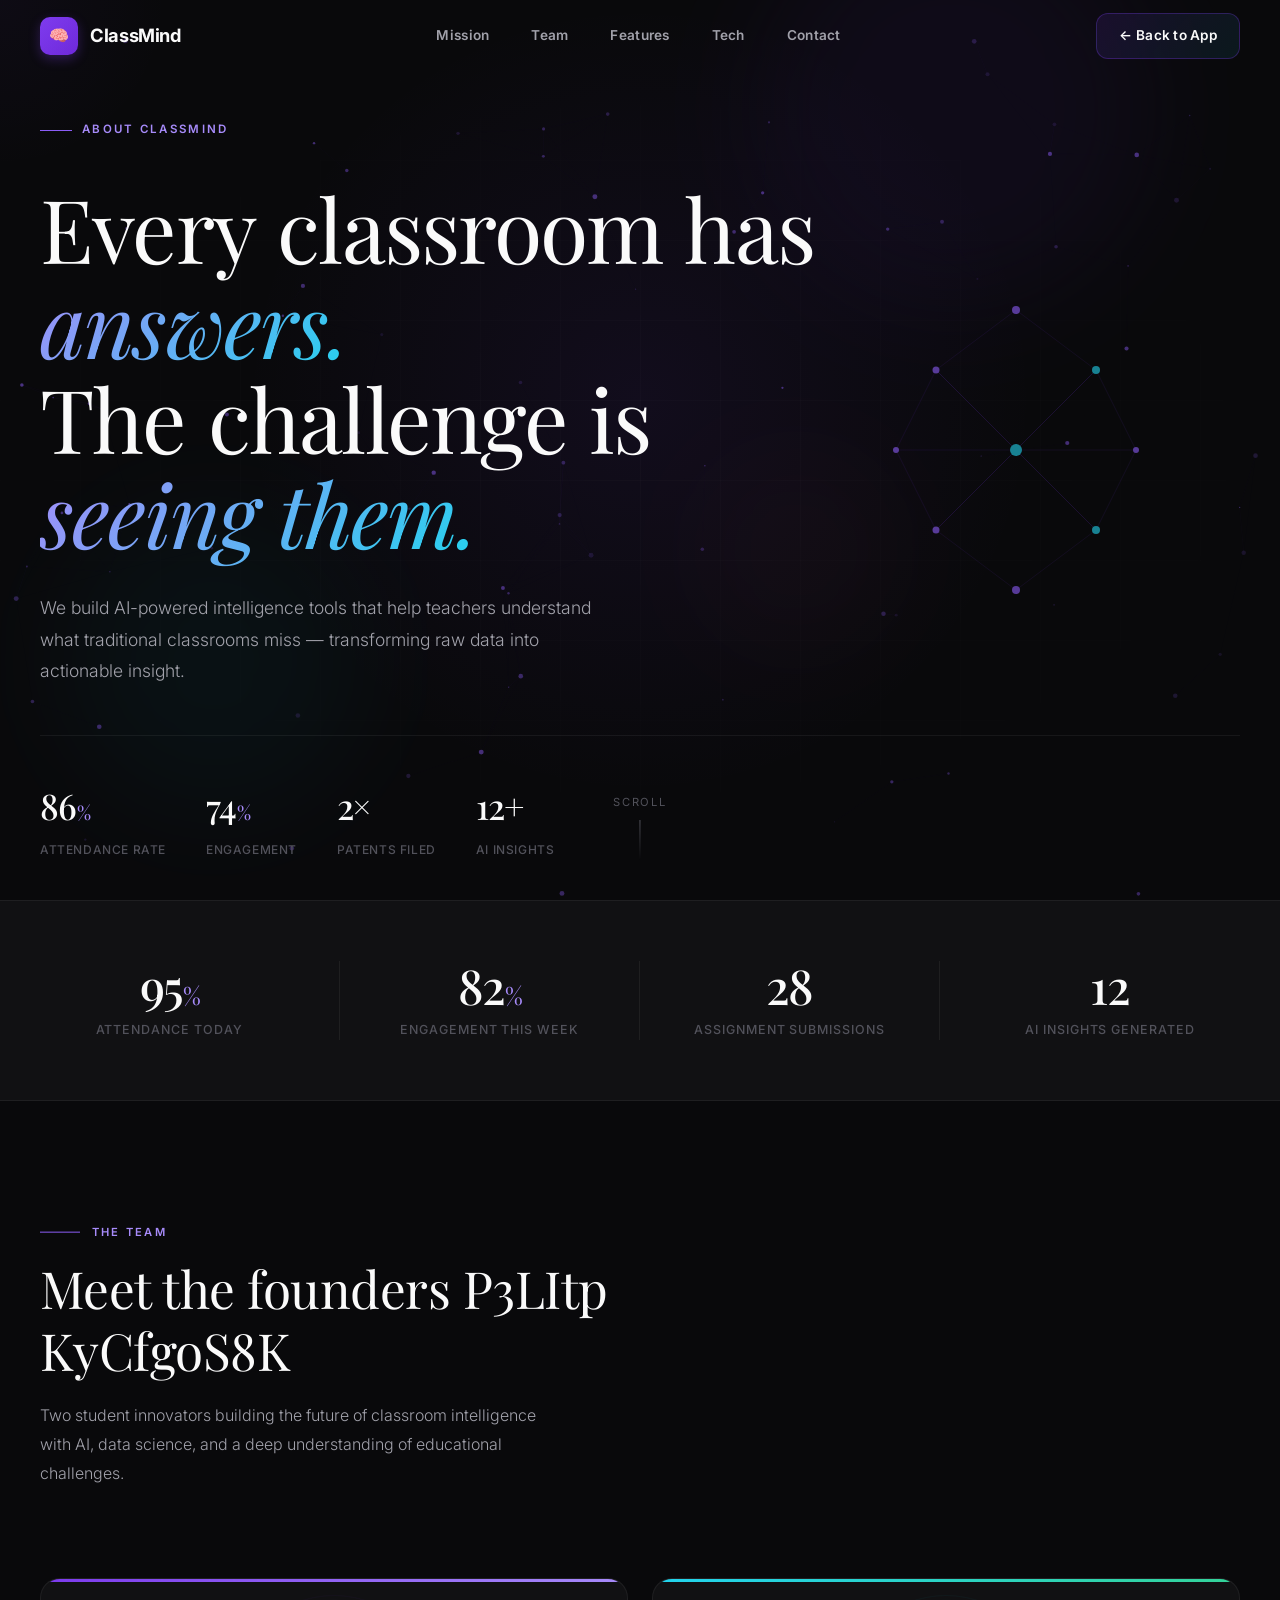
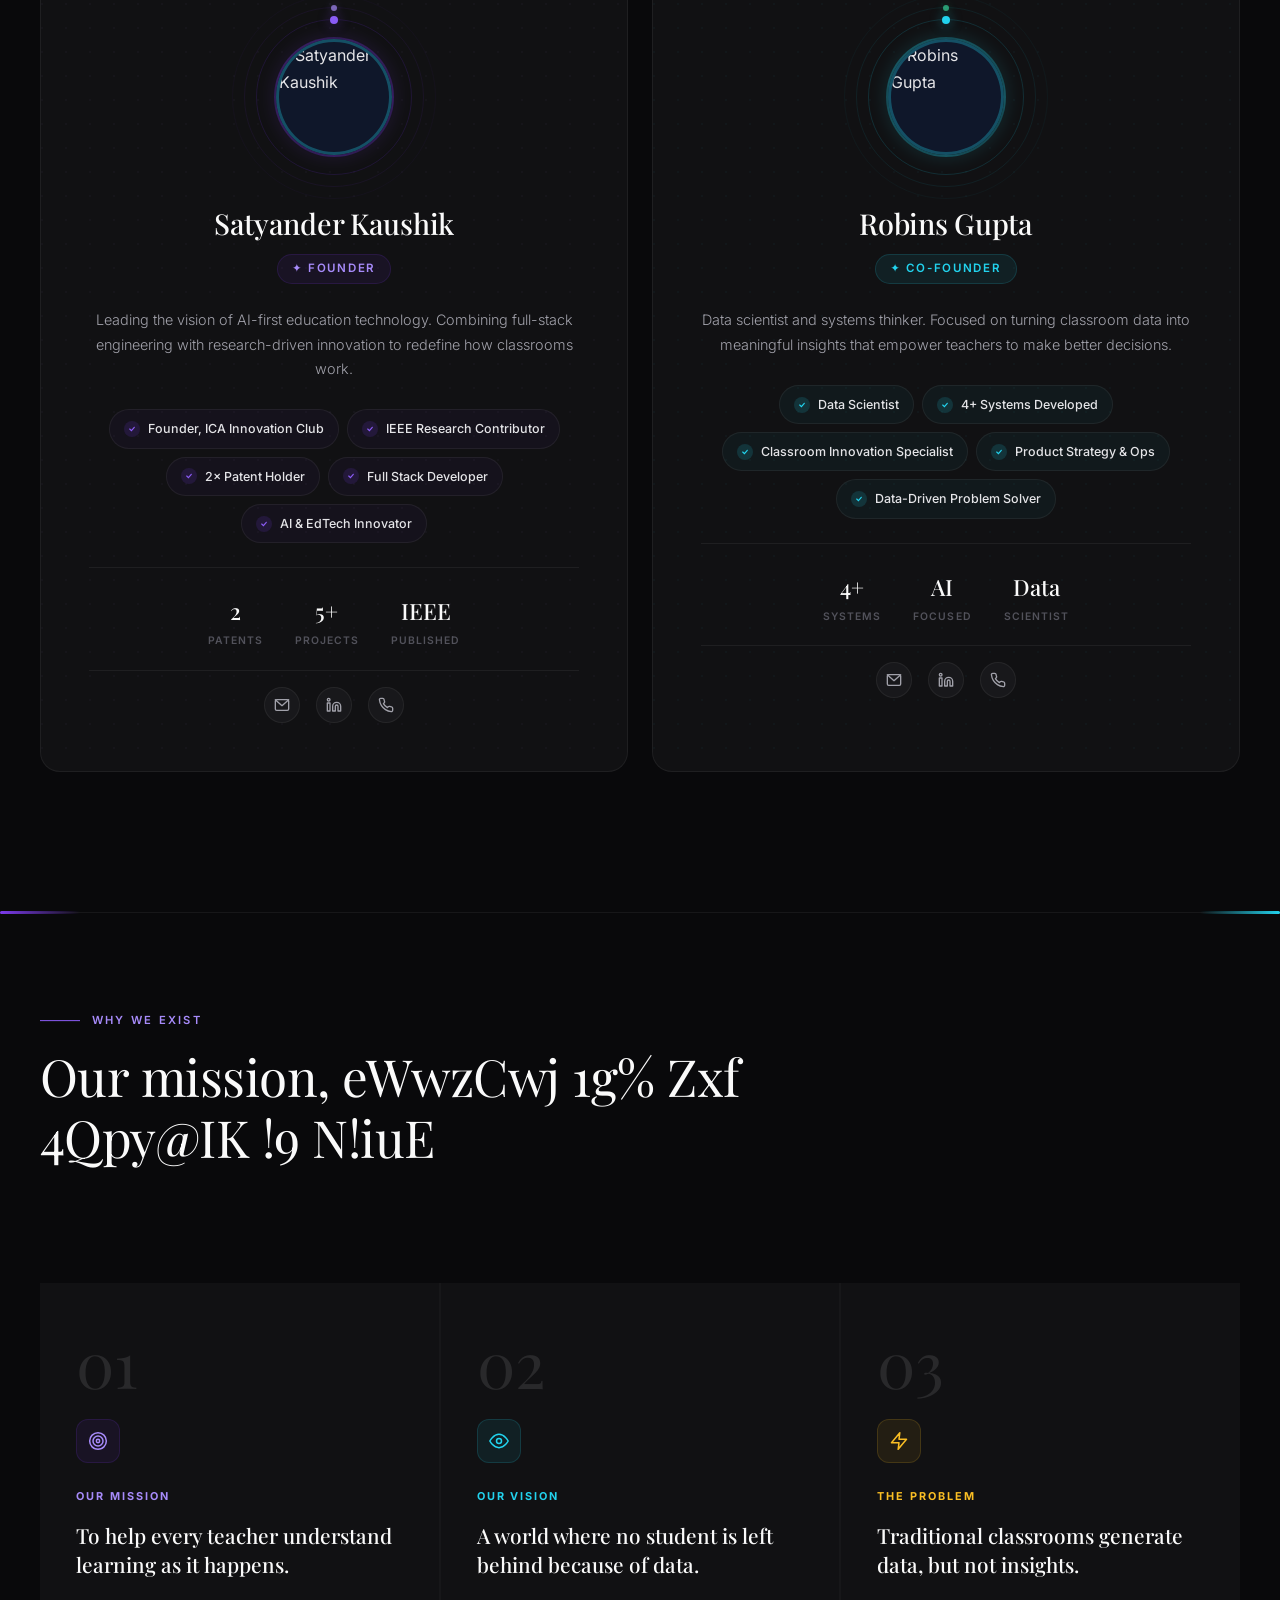
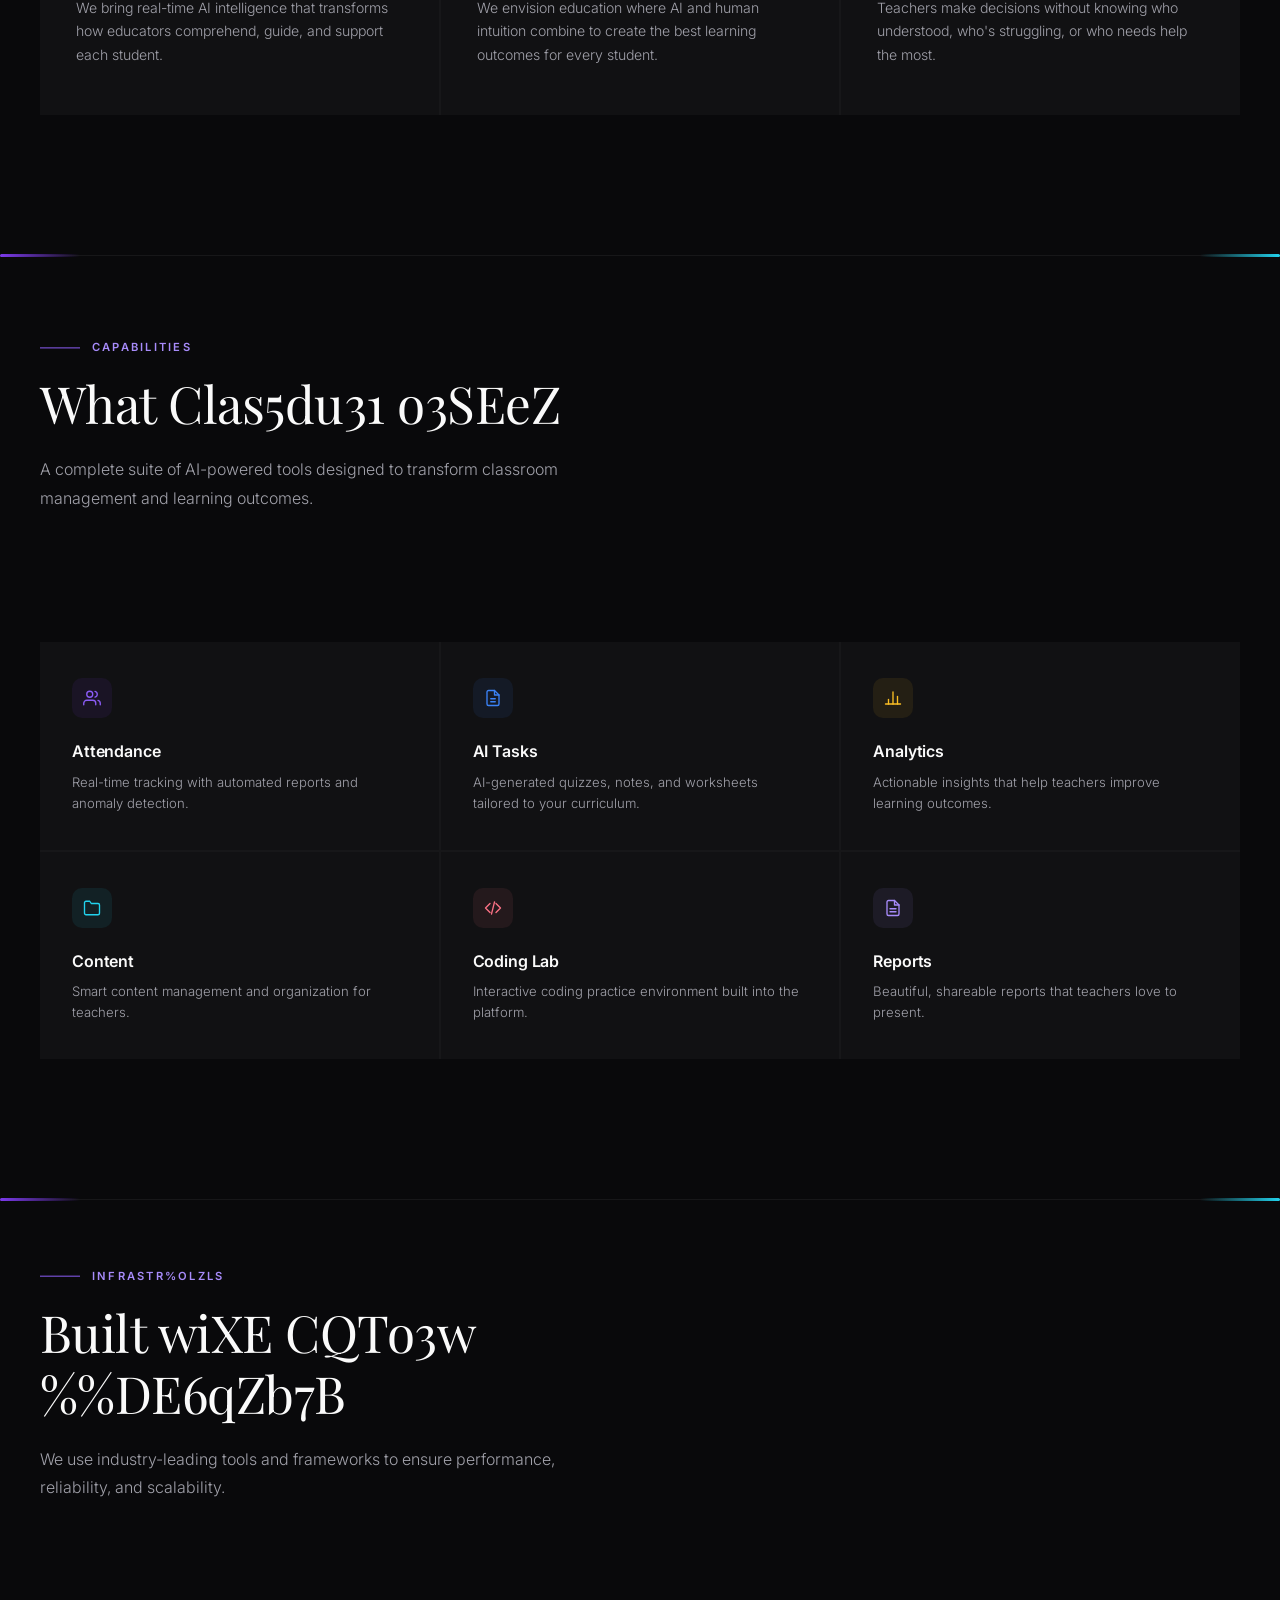
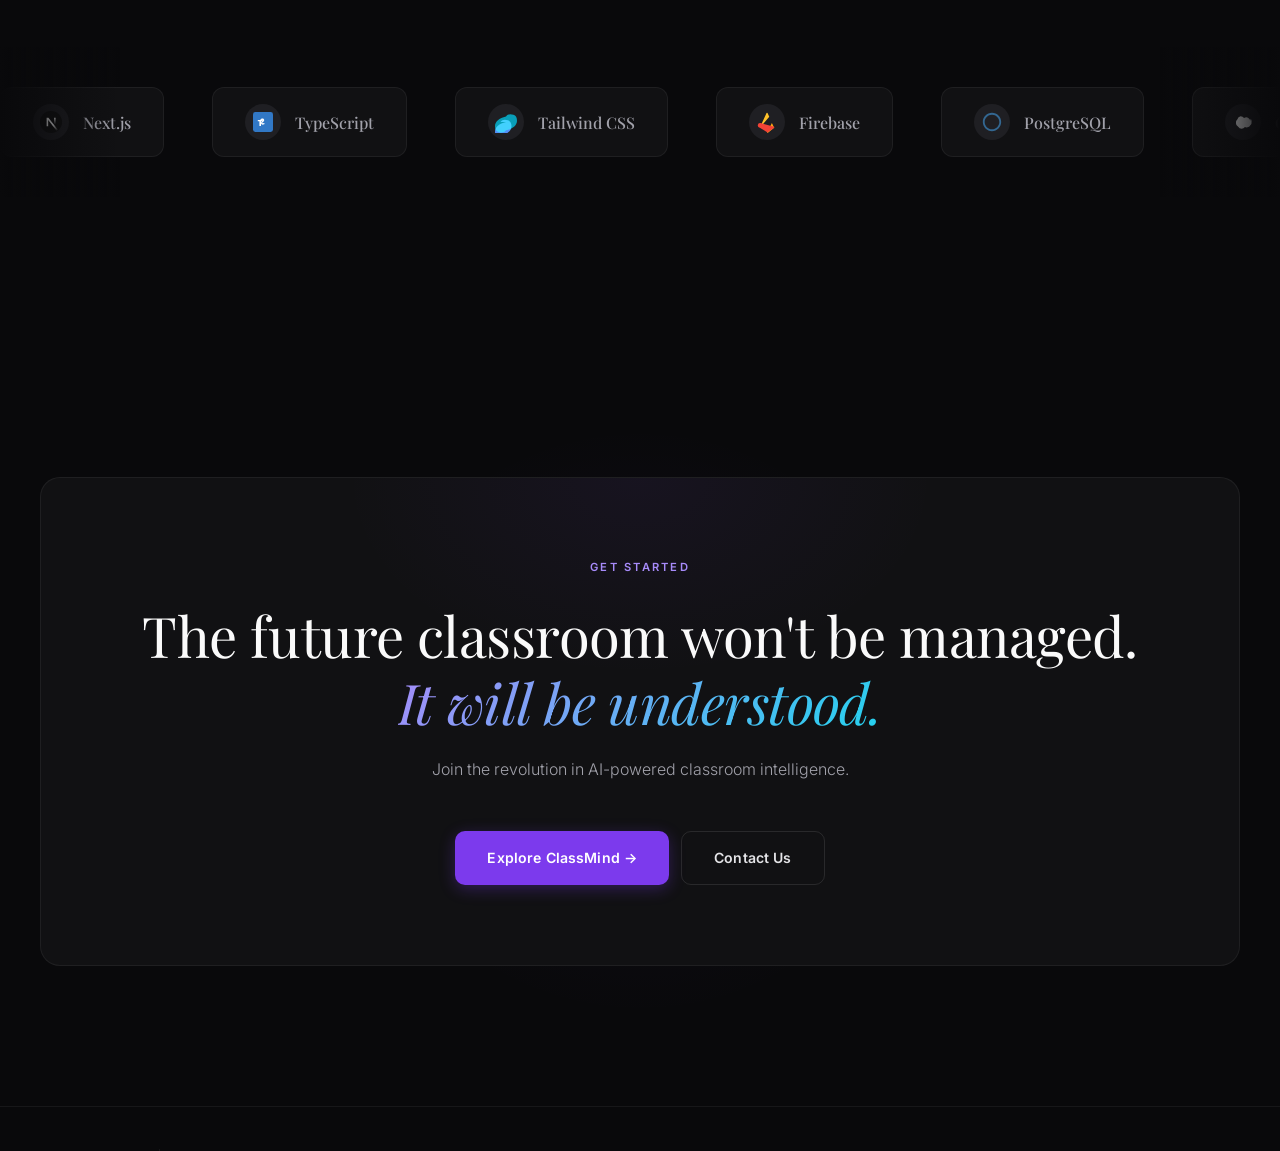
==== commit a1d4aac1: "feat: Make nav buttons sexy with gradients, glow, and animations" ====
--- a/about_us.html
+++ b/about_us.html
@@ -34,14 +34,20 @@
     .nav-brand:hover .nav-brand-icon{transform:rotate(-10deg) scale(1.1)}
     .nav-brand-name{font-weight:700;font-size:1.15rem;color:var(--white);letter-spacing:-0.02em}
     .nav-center{display:flex;gap:2px}
-    .nav-link{padding:8px 16px;border-radius:8px;font-size:0.82rem;font-weight:500;color:var(--muted);transition:all .2s;letter-spacing:0.01em;position:relative}
-    .nav-link:hover{color:var(--white);background:rgba(255,255,255,0.04)}
-    .nav-link.active{color:var(--white);background:rgba(255,255,255,0.06)}
-    .nav-link::after{content:'';position:absolute;bottom:2px;left:50%;width:0;height:2px;background:var(--accent2);border-radius:2px;transition:all .3s;transform:translateX(-50%)}
-    .nav-link.active::after{width:20px}
+    .nav-link{padding:10px 20px;border-radius:12px;font-size:0.85rem;font-weight:600;color:var(--muted);transition:all .3s cubic-bezier(0.16,1,0.3,1);letter-spacing:0.02em;position:relative;overflow:hidden}
+    .nav-link::before{content:'';position:absolute;inset:0;background:linear-gradient(135deg,rgba(124,58,237,0.1),rgba(34,211,238,0.1));opacity:0;transition:opacity .3s;border-radius:12px}
+    .nav-link:hover{color:var(--white);transform:translateY(-2px);box-shadow:0 4px 12px rgba(124,58,237,0.2)}
+    .nav-link:hover::before{opacity:1}
+    .nav-link.active{color:var(--white);background:linear-gradient(135deg,rgba(124,58,237,0.15),rgba(34,211,238,0.1));box-shadow:0 0 20px rgba(124,58,237,0.15),inset 0 1px 0 rgba(255,255,255,0.1)}
+    .nav-link::after{content:'';position:absolute;bottom:4px;left:50%;width:0;height:2px;background:linear-gradient(90deg,var(--accent2),var(--cyan));border-radius:2px;transition:all .3s;transform:translateX(-50%);box-shadow:0 0 8px var(--accent2)}
+    .nav-link.active::after{width:24px}
+    .nav-link .nav-icon{display:inline-block;margin-right:6px;font-size:0.9rem;transition:transform .3s}
+    .nav-link:hover .nav-icon{transform:scale(1.2) rotate(-5deg)}
     .nav-right{display:flex;align-items:center;gap:12px}
-    .nav-back{padding:8px 20px;border-radius:8px;font-size:0.82rem;font-weight:600;color:var(--accent3);border:1px solid rgba(124,58,237,0.25);background:rgba(124,58,237,0.06);transition:all .2s;letter-spacing:0.01em}
-    .nav-back:hover{background:rgba(124,58,237,0.12);border-color:rgba(124,58,237,0.4);transform:translateY(-1px)}
+    .nav-back{padding:10px 22px;border-radius:12px;font-size:0.85rem;font-weight:600;color:var(--white);border:1px solid rgba(124,58,237,0.3);background:linear-gradient(135deg,rgba(124,58,237,0.12),rgba(34,211,238,0.08));transition:all .3s cubic-bezier(0.16,1,0.3,1);letter-spacing:0.02em;position:relative;overflow:hidden}
+    .nav-back::before{content:'';position:absolute;inset:0;background:linear-gradient(135deg,rgba(124,58,237,0.2),rgba(34,211,238,0.15));opacity:0;transition:opacity .3s}
+    .nav-back:hover{transform:translateY(-2px);box-shadow:0 4px 16px rgba(124,58,237,0.3),0 0 20px rgba(34,211,238,0.15);border-color:rgba(124,58,237,0.5)}
+    .nav-back:hover::before{opacity:1}
     .nav-mobile{display:none;background:none;border:none;color:var(--muted);cursor:pointer;padding:8px}
 
     /* ═══ HERO ═══ */
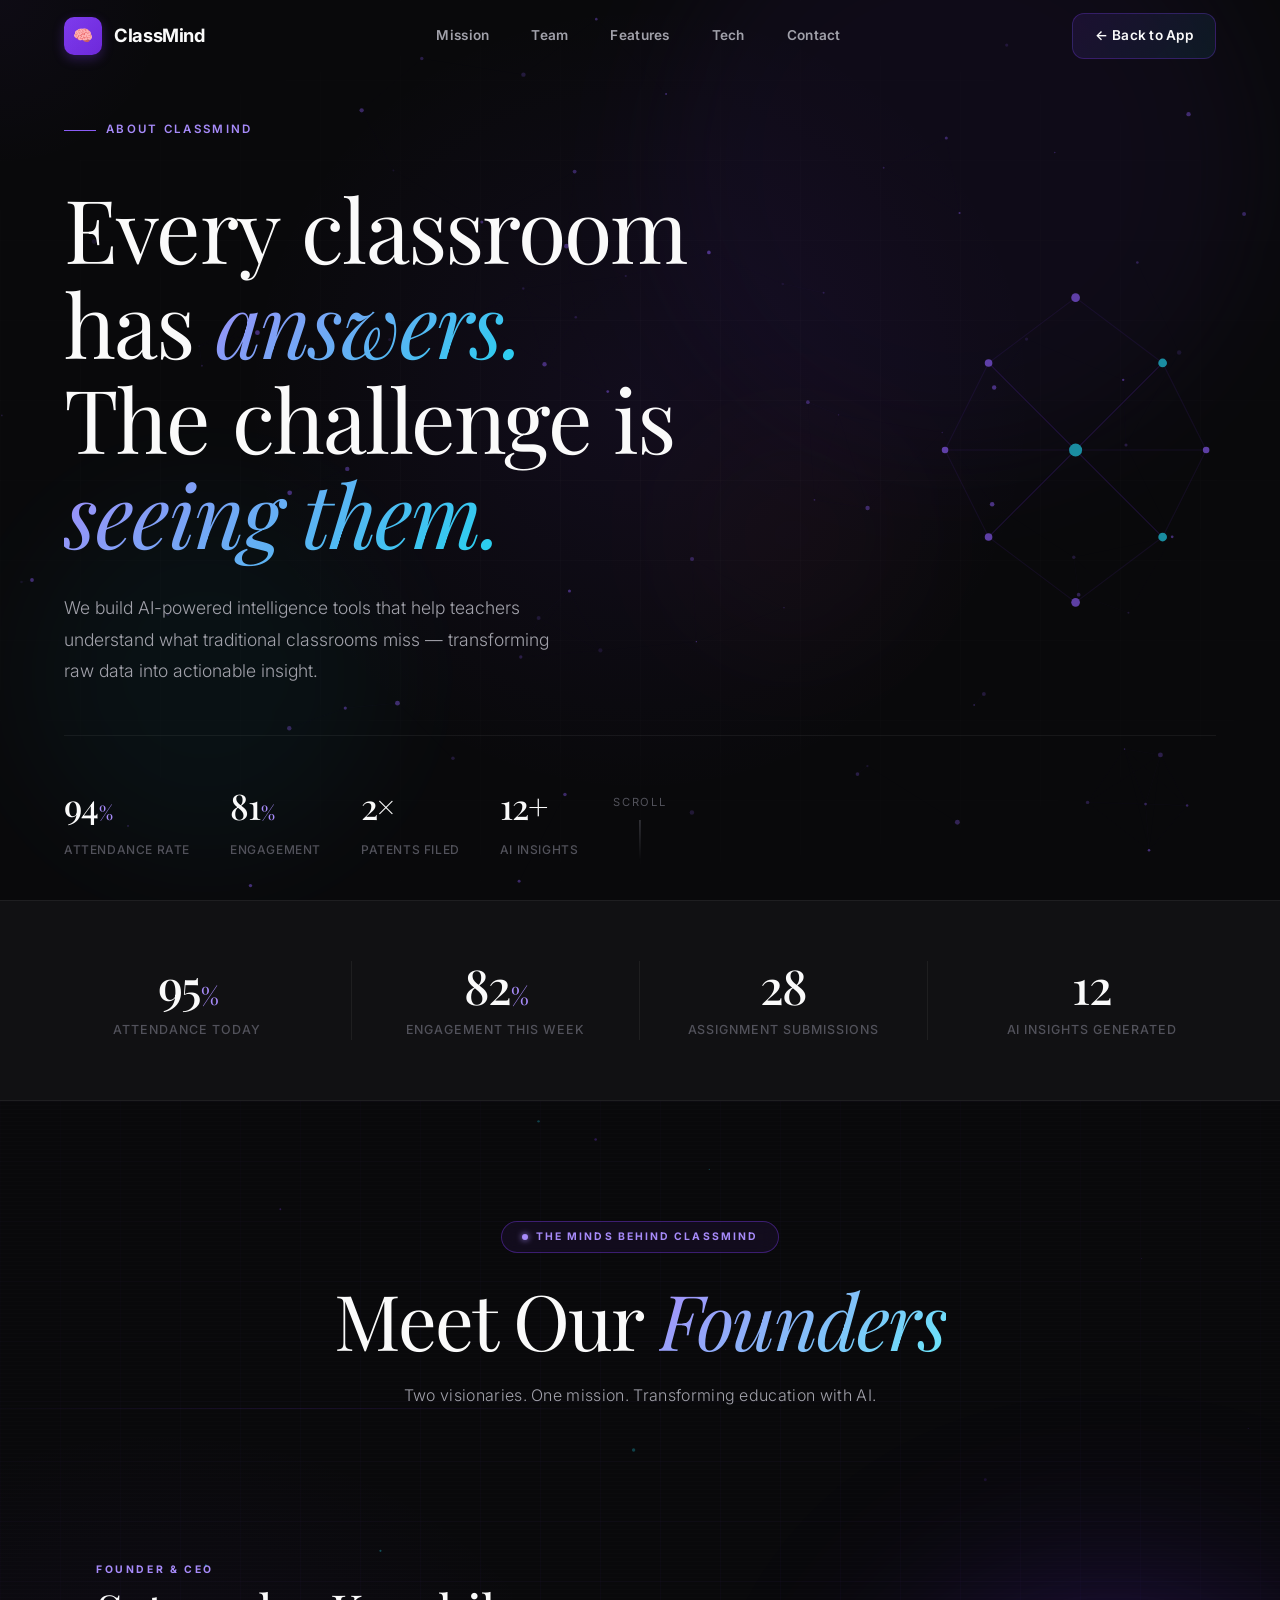
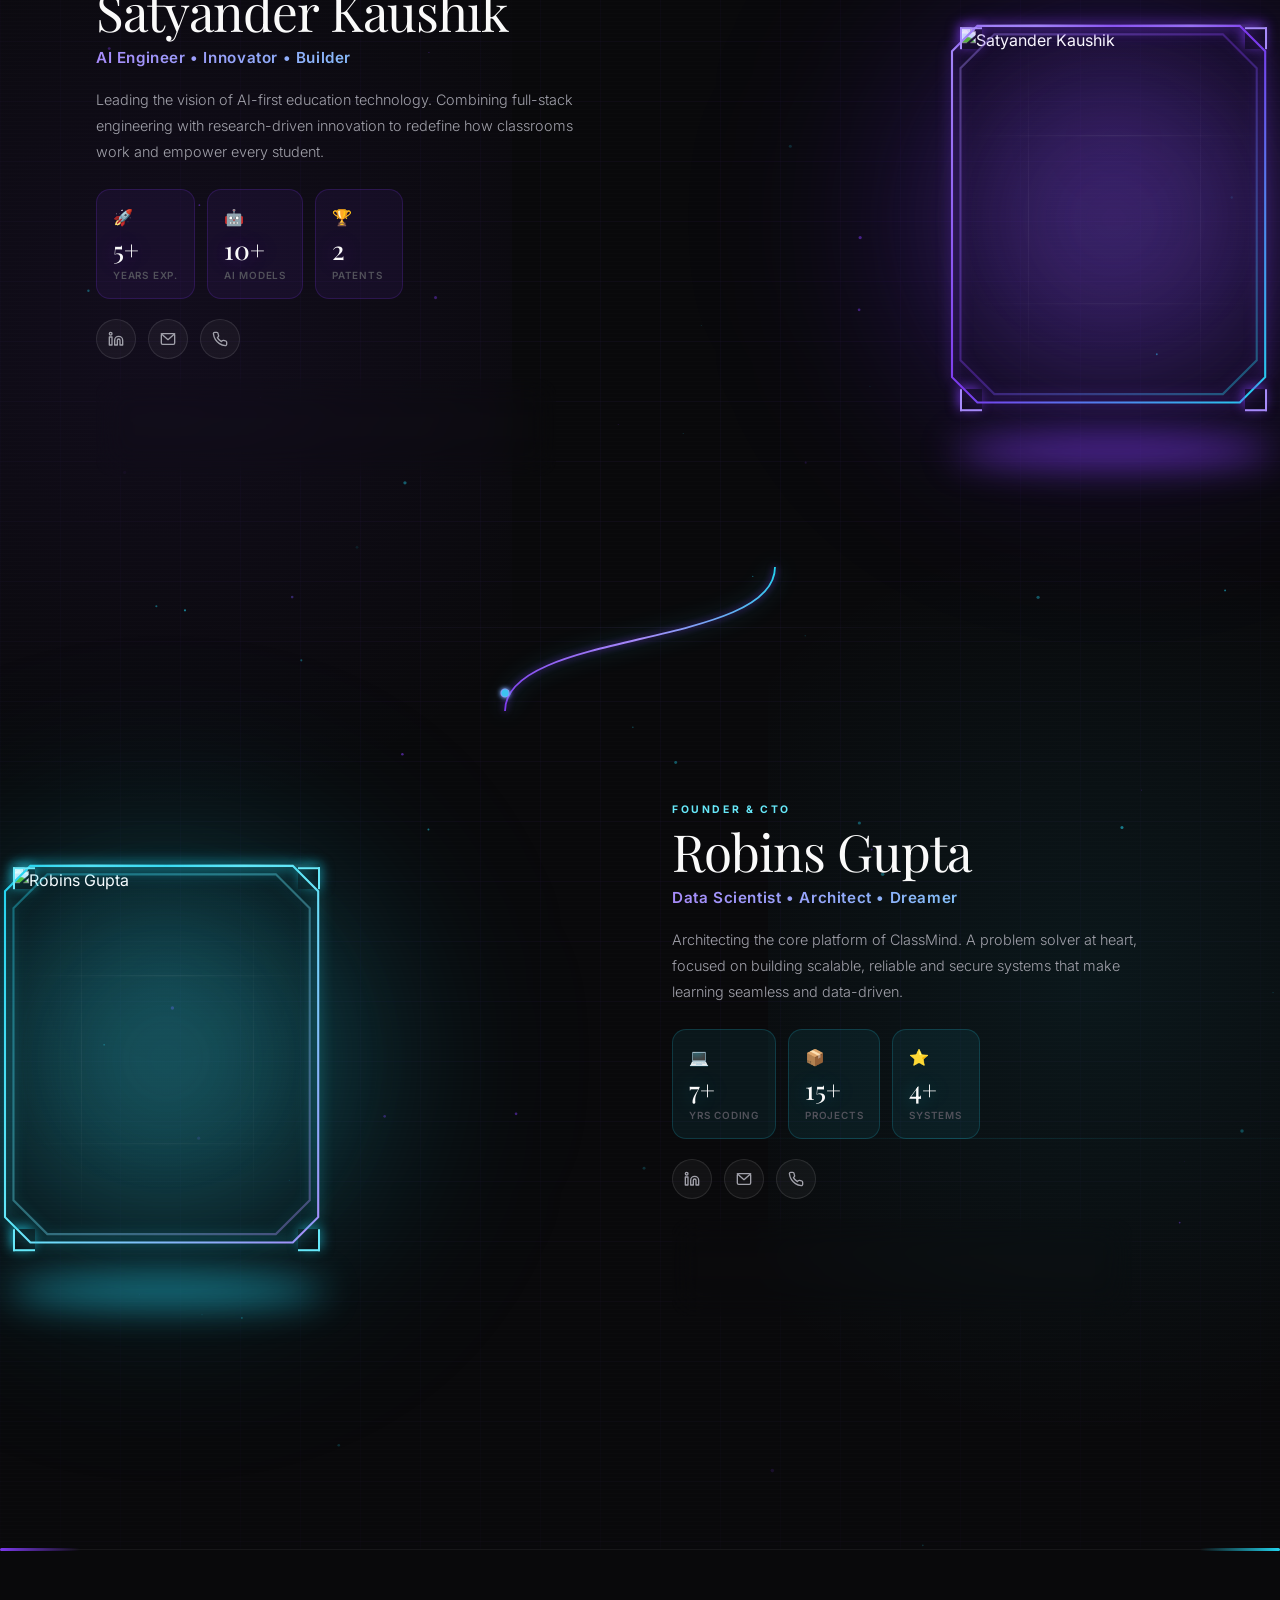
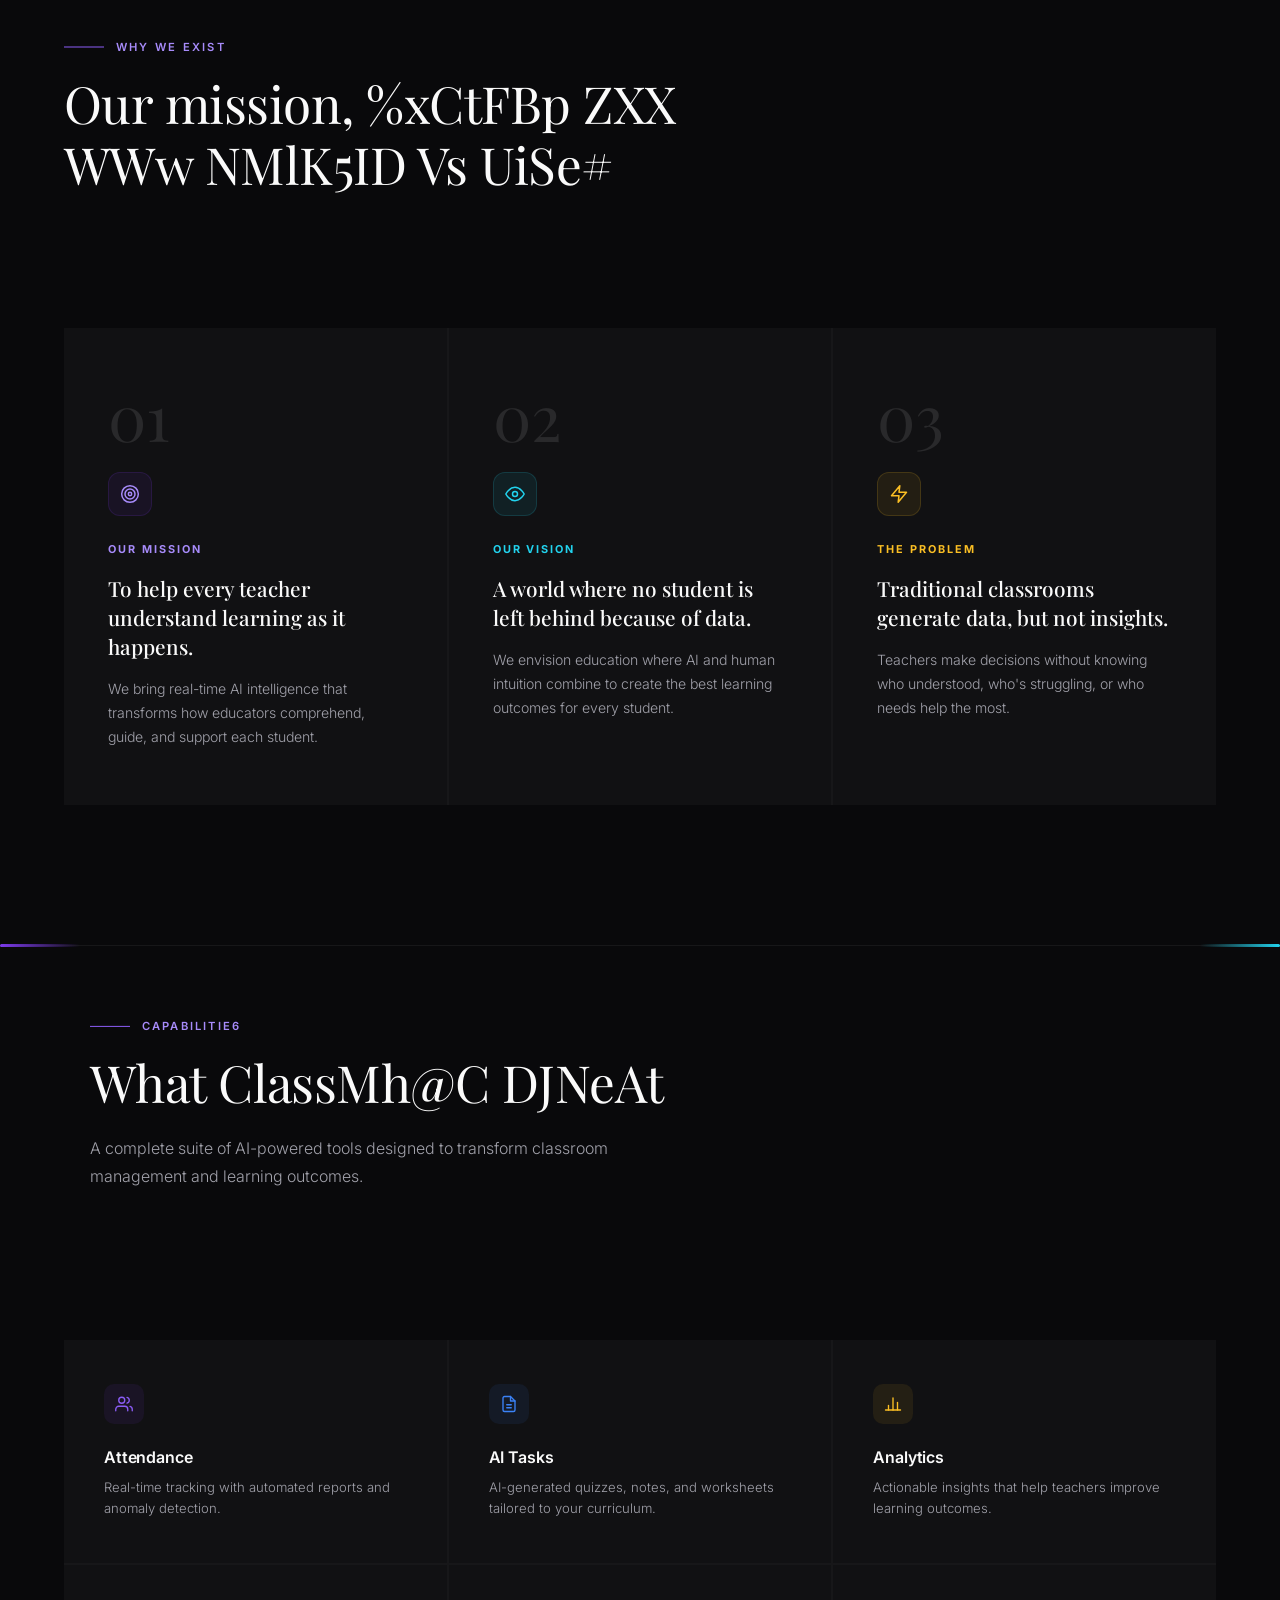
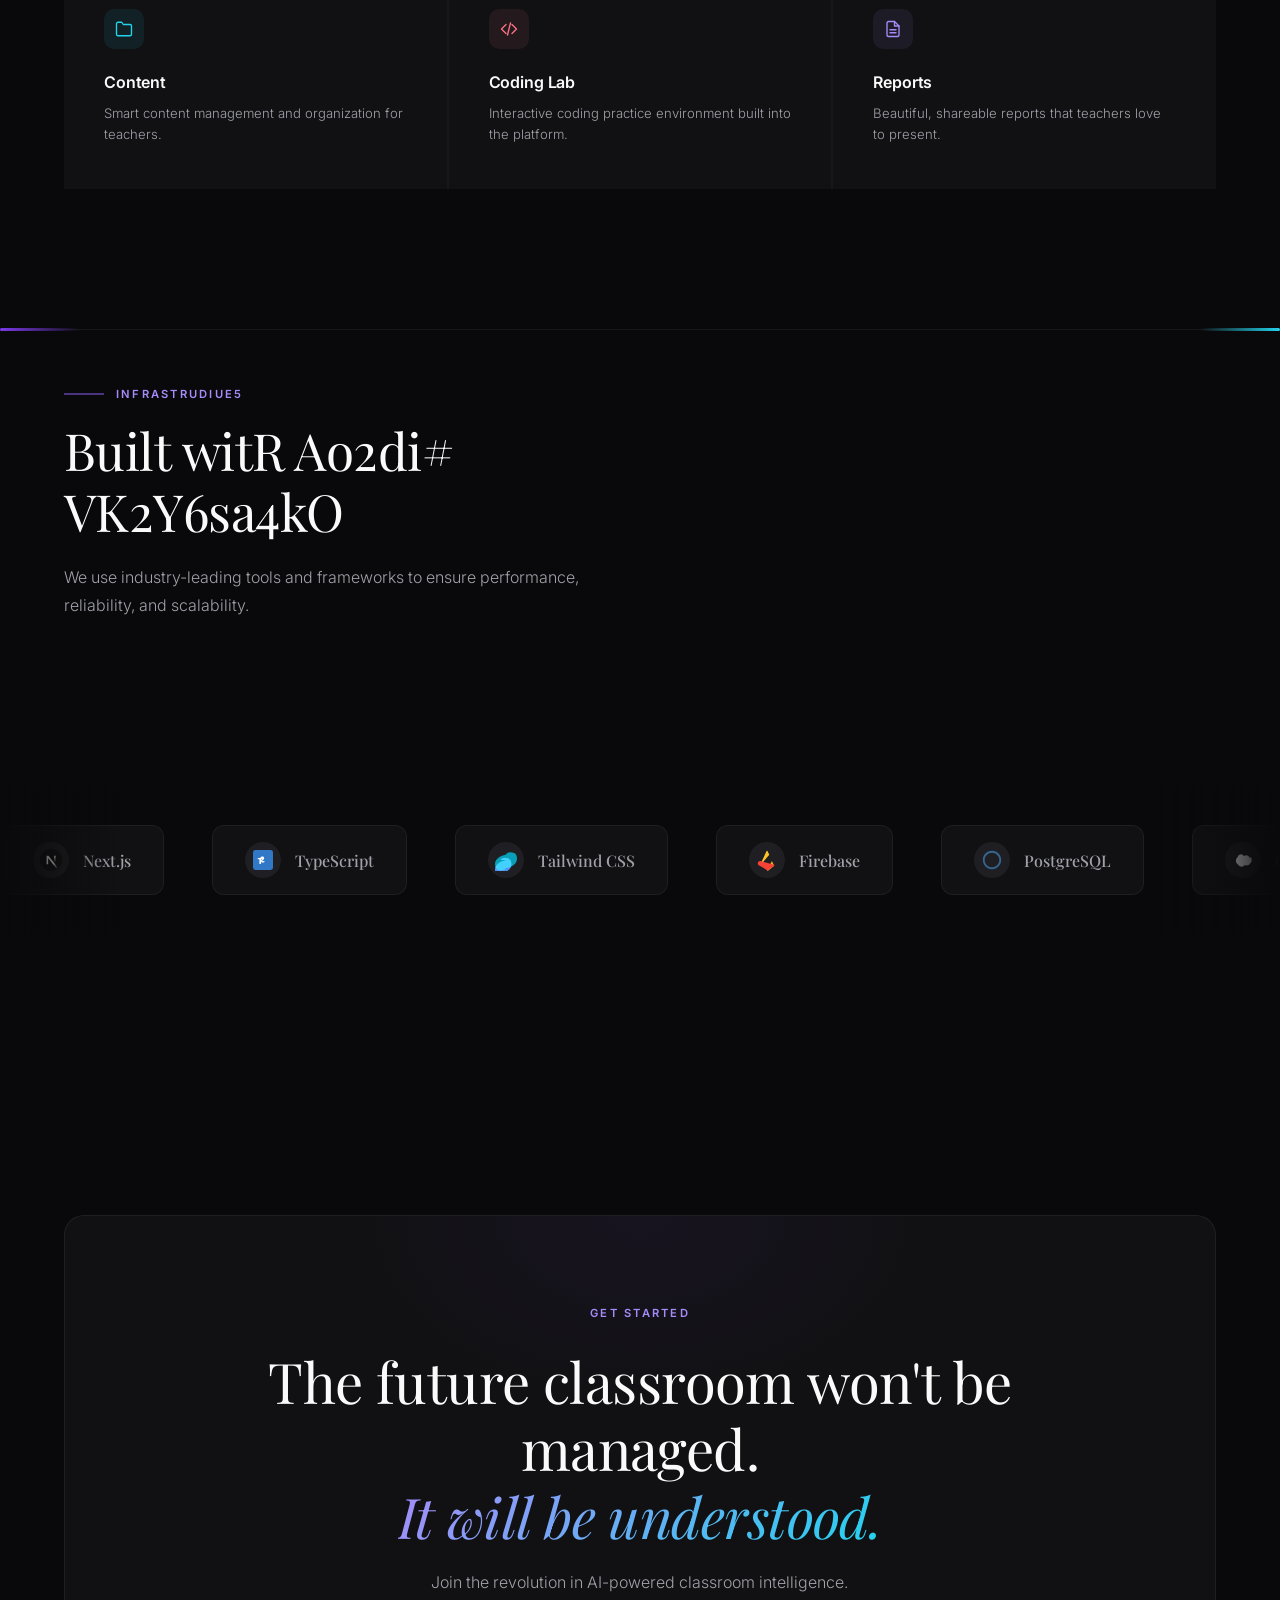
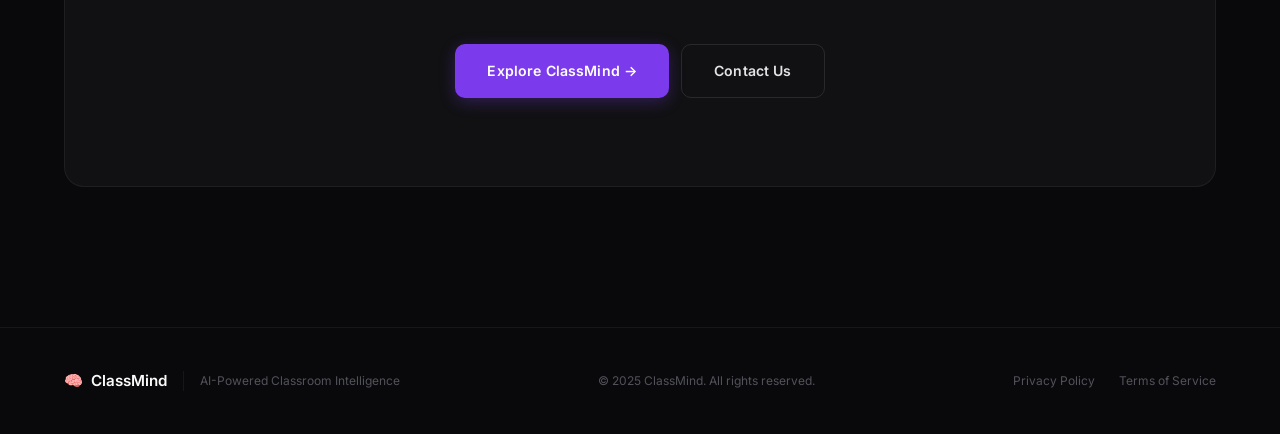
==== commit 8eea1e95: "Update about_us.html" ====
--- a/about_us.html
+++ b/about_us.html
@@ -28,7 +28,7 @@
     /* ═══ NAV ═══ */
     .nav{position:fixed;top:0;left:0;right:0;z-index:1000;transition:all .4s}
     .nav.scrolled{background:rgba(9,9,11,0.85);backdrop-filter:blur(20px);-webkit-backdrop-filter:blur(20px);border-bottom:1px solid var(--border)}
-    .nav-inner{max-width:1320px;margin:0 auto;padding:0 40px;display:flex;align-items:center;justify-content:space-between;height:72px}
+    .nav-inner{width:min(96vw,1800px);margin:0 auto;padding:0 clamp(20px,3vw,48px);display:flex;align-items:center;justify-content:space-between;height:72px}
     .nav-brand{display:flex;align-items:center;gap:12px}
     .nav-brand-icon{width:38px;height:38px;border-radius:10px;background:linear-gradient(135deg,var(--accent),#6d28d9);display:flex;align-items:center;justify-content:center;font-size:1rem;box-shadow:0 4px 12px rgba(124,58,237,0.3);transition:transform .3s}
     .nav-brand:hover .nav-brand-icon{transform:rotate(-10deg) scale(1.1)}
@@ -56,22 +56,22 @@
     .hero-bg{position:absolute;inset:0;pointer-events:none}
     .hero-bg::before{content:'';position:absolute;top:0;left:50%;transform:translateX(-50%);width:800px;height:800px;background:radial-gradient(circle,rgba(124,58,237,0.08) 0%,transparent 70%);pointer-events:none}
     .hero-orb{position:absolute;border-radius:50%;filter:blur(60px);opacity:0.4;animation:orbFloat 20s ease-in-out infinite}
-    .hero-orb.o1{width:400px;height:400px;background:rgba(124,58,237,0.15);top:-10%;right:10%;animation-delay:0s}
-    .hero-orb.o2{width:300px;height:300px;background:rgba(34,211,238,0.1);bottom:10%;left:5%;animation-delay:-7s}
-    .hero-orb.o3{width:200px;height:200px;background:rgba(251,113,133,0.08);top:50%;right:30%;animation-delay:-14s}
+    .hero-orb.o1{width:600px;height:600px;background:rgba(124,58,237,0.14);top:-15%;right:2%;animation-delay:0s}
+    .hero-orb.o2{width:360px;height:360px;background:rgba(34,211,238,0.1);bottom:5%;left:2%;animation-delay:-7s}
+    .hero-orb.o3{width:260px;height:260px;background:rgba(251,113,133,0.07);top:45%;right:28%;animation-delay:-14s}
     @keyframes orbFloat{0%,100%{transform:translate(0,0) scale(1)}25%{transform:translate(30px,-40px) scale(1.1)}50%{transform:translate(-20px,30px) scale(0.9)}75%{transform:translate(40px,20px) scale(1.05)}}
-    .hero-grid{position:absolute;inset:0;background-image:linear-gradient(var(--border) 1px,transparent 1px),linear-gradient(90deg,var(--border) 1px,transparent 1px);background-size:80px 80px;opacity:0.3;mask-image:radial-gradient(ellipse 60% 50% at 50% 50%,black,transparent);-webkit-mask-image:radial-gradient(ellipse 60% 50% at 50% 50%,black,transparent)}
-    .hero-content{max-width:1320px;margin:0 auto;padding:0 40px;width:100%;position:relative;z-index:10}
+    .hero-grid{position:absolute;inset:0;background-image:linear-gradient(var(--border) 1px,transparent 1px),linear-gradient(90deg,var(--border) 1px,transparent 1px);background-size:80px 80px;opacity:0.3;mask-image:radial-gradient(ellipse 80% 60% at 50% 50%,black,transparent);-webkit-mask-image:radial-gradient(ellipse 80% 60% at 50% 50%,black,transparent)}
+    .hero-content{width:min(96vw,1800px);margin:0 auto;padding:0 clamp(20px,3vw,48px);position:relative;z-index:10}
     .hero-eyebrow{display:inline-flex;align-items:center;gap:10px;margin-bottom:40px}
     .hero-eyebrow .line{width:32px;height:1px;background:var(--accent2);animation:lineExpand 1s ease-out forwards;transform-origin:left}
     @keyframes lineExpand{0%{transform:scaleX(0)}100%{transform:scaleX(1)}}
     .hero-eyebrow span{font-size:0.72rem;font-weight:600;letter-spacing:0.2em;text-transform:uppercase;color:var(--accent3)}
-    .hero h1{font-family:var(--serif);font-size:clamp(3rem,7vw,5.5rem);font-weight:400;line-height:1.08;letter-spacing:-0.02em;color:var(--white);margin-bottom:32px;max-width:900px}
+    .hero h1{font-family:var(--serif);font-size:clamp(3rem,7vw,5.5rem);font-weight:400;line-height:1.08;letter-spacing:-0.02em;color:var(--white);margin-bottom:32px;max-width:clamp(680px,62vw,1060px)}
     .hero h1 .word{display:inline-block;opacity:0;transform:translateY(40px);animation:wordReveal 0.8s cubic-bezier(0.16,1,0.3,1) forwards;margin-right:0.25em}
     @keyframes wordReveal{to{opacity:1;transform:translateY(0)}}
     .hero h1 em{font-style:italic;background:linear-gradient(135deg,var(--accent3),var(--cyan));-webkit-background-clip:text;-webkit-text-fill-color:transparent;background-clip:text;animation:gradShift 4s ease-in-out infinite}
     @keyframes gradShift{0%,100%{filter:hue-rotate(0deg)}50%{filter:hue-rotate(30deg)}}
-    .hero-desc{font-size:1.1rem;color:var(--muted);max-width:560px;line-height:1.8;margin-bottom:48px;font-weight:300;opacity:0;animation:fadeUp 1s 1.2s cubic-bezier(0.16,1,0.3,1) forwards}
+    .hero-desc{font-size:1.1rem;color:var(--muted);max-width:clamp(440px,38vw,660px);line-height:1.8;margin-bottom:48px;font-weight:300;opacity:0;animation:fadeUp 1s 1.2s cubic-bezier(0.16,1,0.3,1) forwards}
     @keyframes fadeUp{to{opacity:1;transform:translateY(0)}}
     .hero-desc,.hero-meta{transform:translateY(20px)}
     .hero-meta{display:flex;gap:40px;padding-top:40px;border-top:1px solid var(--border);opacity:0;animation:fadeUp 1s 1.5s cubic-bezier(0.16,1,0.3,1) forwards}
@@ -83,7 +83,7 @@
     @keyframes scrollArrow{0%{opacity:1;transform:scaleY(1)}50%{opacity:0.3;transform:scaleY(0.5)}100%{opacity:1;transform:scaleY(1)}}
 
     /* Neural Network SVG */
-    .hero-neural{position:absolute;right:5%;top:50%;transform:translateY(-50%);width:400px;height:400px;opacity:0.6;z-index:2;pointer-events:none}
+    .hero-neural{position:absolute;right:-1%;top:50%;transform:translateY(-50%);width:clamp(400px,34vw,520px);height:clamp(400px,34vw,520px);opacity:0.65;z-index:2;pointer-events:none}
     .neural-line{stroke:rgba(124,58,237,0.15);stroke-width:1;animation:neuralPulse 3s ease-in-out infinite}
     .neural-node{fill:var(--accent2);animation:nodePulse 2s ease-in-out infinite}
     .neural-node.bright{fill:var(--cyan)}
@@ -92,13 +92,17 @@
 
     /* ═══ SECTION COMMON ═══ */
     .section{padding:140px 0;position:relative}
-    .section-inner{max-width:1320px;margin:0 auto;padding:0 40px}
-    .section-head{margin-bottom:72px}
+    .section-inner{width:min(96vw,1800px);margin:0 auto;padding:0 clamp(20px,3vw,48px)}
+    .section-head{margin-bottom:80px}
+    /* Asymmetric section-head positioning: break the "everything perfectly centered" syndrome */
+    #features .section-head{padding-left:clamp(0px,2vw,40px)}
+    #tech .section-head{padding-left:0}
+    #mission .section-head{padding-left:0}
     .section-eyebrow{font-size:0.7rem;font-weight:600;letter-spacing:0.2em;text-transform:uppercase;color:var(--accent3);margin-bottom:16px;display:flex;align-items:center;gap:12px}
     .section-eyebrow::before{content:'';width:40px;height:1px;background:var(--accent2)}
-    .section-title{font-family:var(--serif);font-size:clamp(2rem,4vw,3.2rem);font-weight:400;color:var(--white);line-height:1.2;letter-spacing:-0.01em;max-width:700px}
+    .section-title{font-family:var(--serif);font-size:clamp(2rem,4vw,3.5rem);font-weight:400;color:var(--white);line-height:1.2;letter-spacing:-0.01em;max-width:clamp(600px,52vw,920px)}
     .section-title em{font-style:italic;color:var(--accent3)}
-    .section-desc{font-size:1rem;color:var(--muted);max-width:520px;line-height:1.8;margin-top:20px;font-weight:300}
+    .section-desc{font-size:1rem;color:var(--muted);max-width:clamp(440px,44vw,700px);line-height:1.8;margin-top:20px;font-weight:300}
     .divider{width:100%;height:1px;background:var(--border);position:relative}
     .divider::before{content:'';position:absolute;top:-1px;left:0;width:80px;height:3px;background:linear-gradient(90deg,var(--accent),transparent);border-radius:3px}
 
@@ -106,7 +110,7 @@
     .stats-strip{border-top:1px solid var(--border);border-bottom:1px solid var(--border);padding:60px 0;background:var(--surface);position:relative;overflow:hidden}
     .stats-strip::before{content:'';position:absolute;top:0;left:-100%;width:100%;height:100%;background:linear-gradient(90deg,transparent,rgba(124,58,237,0.03),transparent);animation:shimmer 4s infinite}
     @keyframes shimmer{0%{left:-100%}100%{left:100%}}
-    .stats-grid{max-width:1320px;margin:0 auto;padding:0 40px;display:grid;grid-template-columns:repeat(4,1fr);gap:0}
+    .stats-grid{width:min(96vw,1800px);margin:0 auto;padding:0 clamp(20px,3vw,48px);display:grid;grid-template-columns:repeat(4,1fr);gap:0}
     .stat-item{padding:0 40px;border-right:1px solid var(--border);text-align:center;position:relative}
     .stat-item:first-child{padding-left:0}
     .stat-item:last-child{border-right:none;padding-right:0}
@@ -114,71 +118,348 @@
     .stat-number .unit{font-size:1.5rem;color:var(--accent3);font-weight:400}
     .stat-text{font-size:0.78rem;color:var(--dim);font-weight:500;letter-spacing:0.08em;text-transform:uppercase;margin-top:10px}
 
-    /* ═══ FOUNDERS ═══ */
-    .founders-grid{display:grid;grid-template-columns:1fr 1fr;gap:24px}
-    .founder-panel{background:var(--surface);border:1px solid var(--border);border-radius:20px;padding:48px;position:relative;overflow:hidden;transition:all .5s cubic-bezier(0.16,1,0.3,1)}
-    .founder-panel:hover{border-color:var(--border2);transform:translateY(-6px);box-shadow:0 24px 60px rgba(0,0,0,0.4)}
-    .founder-panel::before{content:'';position:absolute;top:0;left:0;width:100%;height:3px}
-    .founder-panel:first-child::before{background:linear-gradient(90deg,var(--accent),var(--accent3))}
-    .founder-panel:last-child::before{background:linear-gradient(90deg,var(--cyan),var(--emerald))}
-    .founder-panel::after{content:'';position:absolute;width:400px;height:400px;border-radius:50%;filter:blur(120px);opacity:0;transition:opacity .6s;pointer-events:none;top:-100px;right:-100px}
-    .founder-panel:first-child::after{background:rgba(124,58,237,0.1)}
-    .founder-panel:last-child::after{background:rgba(34,211,238,0.1)}
-    .founder-panel:hover::after{opacity:1}
-    /* Decorative bg pattern */
-    .founder-panel .fp-pattern{position:absolute;inset:0;opacity:0.03;pointer-events:none;background-image:radial-gradient(circle at 1px 1px,currentColor 1px,transparent 0);background-size:24px 24px}
-    .founder-panel:first-child .fp-pattern{color:var(--accent3)}
-    .founder-panel:last-child .fp-pattern{color:var(--cyan)}
-    /* Large avatar with orbit */
-    .founder-visual{display:flex;justify-content:center;margin-bottom:32px;position:relative;z-index:2}
-    .founder-avatar-wrap{position:relative;width:140px;height:140px}
-    .founder-avatar{width:120px;height:120px;border-radius:50%;display:flex;align-items:center;justify-content:center;position:absolute;top:50%;left:50%;transform:translate(-50%,-50%);z-index:2;overflow:hidden}
-    .founder-panel:first-child .founder-avatar{background:linear-gradient(135deg,rgba(124,58,237,0.15),rgba(124,58,237,0.05));border:2px solid rgba(124,58,237,0.25);box-shadow:0 0 20px rgba(124,58,237,0.15)}
-    .founder-panel:last-child .founder-avatar{background:linear-gradient(135deg,rgba(34,211,238,0.15),rgba(34,211,238,0.05));border:2px solid rgba(34,211,238,0.25);box-shadow:0 0 20px rgba(34,211,238,0.15)}
-    .founder-avatar svg{width:100%;height:100%}
-    .founder-avatar img{display:block;width:100%;height:100%;object-fit:cover;border-radius:50%;border:3px solid rgba(34,211,238,0.3);box-shadow:0 0 25px rgba(34,211,238,0.2);background:#0f172a}
-    /* Orbit rings */
-    .orbit-ring{position:absolute;border-radius:50%;border:1px solid;animation:orbitSpin 12s linear infinite;pointer-events:none}
-    .orbit-ring.r1{inset:-8px;border-color:rgba(124,58,237,0.15)}
-    .orbit-ring.r2{inset:-20px;border-color:rgba(124,58,237,0.08);animation-duration:18s;animation-direction:reverse}
-    .orbit-ring.r3{inset:-32px;border-color:rgba(124,58,237,0.04);animation-duration:25s}
-    .founder-panel:last-child .orbit-ring.r1{border-color:rgba(34,211,238,0.15)}
-    .founder-panel:last-child .orbit-ring.r2{border-color:rgba(34,211,238,0.08)}
-    .founder-panel:last-child .orbit-ring.r3{border-color:rgba(34,211,238,0.04)}
-    @keyframes orbitSpin{to{transform:rotate(360deg)}}
-    /* Orbit dots */
-    .orbit-dot{position:absolute;width:8px;height:8px;border-radius:50%;top:-4px;left:50%;margin-left:-4px}
-    .orbit-ring.r1 .orbit-dot{background:var(--accent2);box-shadow:0 0 12px rgba(124,58,237,0.5)}
-    .founder-panel:last-child .orbit-ring.r1 .orbit-dot{background:var(--cyan);box-shadow:0 0 12px rgba(34,211,238,0.5)}
-    .orbit-ring.r2 .orbit-dot{background:var(--accent3);width:6px;height:6px;margin-left:-3px;top:-3px;box-shadow:0 0 8px rgba(167,139,250,0.4);opacity:0.7}
-    .founder-panel:last-child .orbit-ring.r2 .orbit-dot{background:var(--emerald);box-shadow:0 0 8px rgba(52,211,153,0.4)}
-    /* Info */
-    .founder-info{text-align:center;margin-bottom:24px;position:relative;z-index:2}
-    .founder-name{font-family:var(--serif);font-size:1.8rem;font-weight:500;color:var(--white);letter-spacing:-0.01em;margin-bottom:6px}
-    .founder-role{font-size:0.72rem;font-weight:600;letter-spacing:0.15em;text-transform:uppercase;display:inline-flex;align-items:center;gap:8px;padding:4px 14px;border-radius:100px}
-    .founder-panel:first-child .founder-role{color:var(--accent3);background:rgba(124,58,237,0.08);border:1px solid rgba(124,58,237,0.15)}
-    .founder-panel:last-child .founder-role{color:var(--cyan);background:rgba(34,211,238,0.08);border:1px solid rgba(34,211,238,0.15)}
-    .founder-bio{font-size:0.9rem;color:var(--muted);line-height:1.7;margin-bottom:28px;font-weight:300;text-align:center;position:relative;z-index:2}
-    /* Cred badges */
-    .founder-creds{display:flex;flex-wrap:wrap;gap:8px;position:relative;z-index:2;justify-content:center}
-    .founder-cred{display:flex;align-items:center;gap:8px;padding:8px 14px;border-radius:100px;font-size:0.78rem;font-weight:500;transition:all .3s;border:1px solid var(--border)}
-    .founder-panel:first-child .founder-cred{color:var(--text);background:rgba(124,58,237,0.04)}
-    .founder-panel:last-child .founder-cred{color:var(--text);background:rgba(34,211,238,0.04)}
-    .founder-cred:hover{transform:translateY(-2px)}
-    .founder-panel:first-child .founder-cred:hover{border-color:rgba(124,58,237,0.3);background:rgba(124,58,237,0.08);color:var(--white)}
-    .founder-panel:last-child .founder-cred:hover{border-color:rgba(34,211,238,0.3);background:rgba(34,211,238,0.08);color:var(--white)}
-    .founder-cred .cred-icon{width:16px;height:16px;border-radius:50%;display:flex;align-items:center;justify-content:center;flex-shrink:0}
-    .founder-panel:first-child .cred-icon{background:rgba(124,58,237,0.15);color:var(--accent2)}
-    .founder-panel:last-child .cred-icon{background:rgba(34,211,238,0.15);color:var(--cyan)}
-    /* Stat badges */
-    .founder-stats{display:flex;justify-content:center;gap:32px;margin-top:24px;padding-top:24px;border-top:1px solid var(--border);position:relative;z-index:2}
-    .founder-stat{text-align:center}
-    .founder-stat-num{font-family:var(--serif);font-size:1.4rem;font-weight:500;color:var(--white)}
-    .founder-stat-label{font-size:0.65rem;color:var(--dim);font-weight:600;letter-spacing:0.1em;text-transform:uppercase;margin-top:2px}
+    /* ══════════════════════════════════════════
+       FOUNDERS — CINEMATIC CYBERPUNK REDESIGN v2
+    ══════════════════════════════════════════ */
+    :root{
+      --gp:#7c3aed;--gc:#22d3ee;
+      --gp2:#a78bfa;--gc2:#67e8f9;
+      --glow-p:rgba(124,58,237,0.6);
+      --glow-c:rgba(34,211,238,0.6);
+    }
+
+    /* ══ FOUNDERS SECTION — COMPLETE CINEMATIC REDESIGN ══ */
+    #founders{position:relative;overflow:hidden;padding:120px 0 160px}
+
+    /* ── Background layers ── */
+    .founders-bg{position:absolute;inset:0;pointer-events:none;z-index:0}
+    .founders-bg canvas{position:absolute;inset:0;width:100%;height:100%}
+    .founders-bg .fog{position:absolute;inset:0}
+    .founders-bg .fog::before{content:'';position:absolute;top:10%;left:-15%;width:55%;height:60%;background:radial-gradient(circle,rgba(124,58,237,0.08) 0%,transparent 70%);animation:fogDrift 15s ease-in-out infinite}
+    .founders-bg .fog::after{content:'';position:absolute;top:45%;right:-10%;width:50%;height:55%;background:radial-gradient(circle,rgba(34,211,238,0.07) 0%,transparent 70%);animation:fogDrift 18s ease-in-out infinite reverse}
+    @keyframes fogDrift{0%,100%{transform:translate(0,0) scale(1)}50%{transform:translate(40px,-30px) scale(1.1)}}
+
+    /* Cinematic scan lines */
+    .founders-scan-lines{position:absolute;inset:0;background:repeating-linear-gradient(0deg,transparent,transparent 3px,rgba(255,255,255,0.006) 3px,rgba(255,255,255,0.006) 4px);pointer-events:none;z-index:1;animation:scanShift 12s linear infinite}
+    @keyframes scanShift{0%{background-position:0 0}100%{background-position:0 100px}}
+
+    /* Animated grid */
+    .founders-neural-grid{position:absolute;inset:0;pointer-events:none;z-index:0;opacity:0;background-image:linear-gradient(rgba(124,58,237,0.25) 1px,transparent 1px),linear-gradient(90deg,rgba(124,58,237,0.25) 1px,transparent 1px);background-size:60px 60px;mask-image:radial-gradient(ellipse 100% 90% at 50% 50%,black,transparent);-webkit-mask-image:radial-gradient(ellipse 100% 90% at 50% 50%,black,transparent);transition:opacity 2s cubic-bezier(0.16,1,0.3,1)}
+    .founders-neural-grid.fnd-revealed{opacity:0.18}
+
+    /* Depth lighting streaks */
+    .founders-streak{position:absolute;pointer-events:none;z-index:1}
+    .founders-streak.s1{top:15%;left:-5%;width:55%;height:1px;background:linear-gradient(90deg,transparent,rgba(124,58,237,0.15),transparent);animation:streakGlow 6s ease-in-out infinite;transform-origin:left}
+    .founders-streak.s2{bottom:20%;right:-5%;width:50%;height:1px;background:linear-gradient(270deg,transparent,rgba(34,211,238,0.12),transparent);animation:streakGlow 8s ease-in-out infinite 2s}
+    .founders-streak.s3{top:55%;left:15%;width:70%;height:1px;background:linear-gradient(90deg,transparent,rgba(167,139,250,0.08),transparent);animation:streakGlow 10s ease-in-out infinite 4s}
+    @keyframes streakGlow{0%,100%{opacity:0.3;transform:scaleX(0.7)}50%{opacity:1;transform:scaleX(1)}}
+
+    /* ── Section header ── */
+    .founders-header{text-align:center;margin-bottom:80px;position:relative;z-index:10;opacity:0;transform:translateY(30px);transition:opacity 1.2s cubic-bezier(0.16,1,0.3,1),transform 1.2s cubic-bezier(0.16,1,0.3,1)}
+    .founders-header.fnd-revealed{opacity:1;transform:translateY(0)}
+    .founders-pill{display:inline-flex;align-items:center;gap:8px;padding:6px 20px;border-radius:100px;border:1px solid rgba(124,58,237,0.4);background:rgba(124,58,237,0.08);backdrop-filter:blur(10px);font-size:0.65rem;font-weight:700;letter-spacing:0.2em;text-transform:uppercase;color:var(--gp2);margin-bottom:24px;animation:pillGlow 3s ease-in-out infinite}
+    @keyframes pillGlow{0%,100%{box-shadow:0 0 10px rgba(124,58,237,0.2),inset 0 0 10px rgba(124,58,237,0.05)}50%{box-shadow:0 0 20px rgba(124,58,237,0.4),0 0 40px rgba(124,58,237,0.15),inset 0 0 15px rgba(124,58,237,0.1)}}
+    .founders-pill::before{content:'';width:6px;height:6px;border-radius:50%;background:var(--gp2);box-shadow:0 0 6px var(--gp2);animation:dotBlink 2s ease-in-out infinite}
+    @keyframes dotBlink{0%,100%{opacity:1}50%{opacity:0.3}}
+    .founders-main-title{font-family:var(--serif);font-size:clamp(3rem,6vw,5.2rem);font-weight:400;color:var(--white);letter-spacing:-0.025em;line-height:1.1;margin-bottom:20px}
+    .founders-subtitle{font-size:1rem;color:var(--muted);font-weight:300;letter-spacing:0.02em}
+
+    /* ── Zigzag wrapper: break out of max-width container ── */
+    .founders-zigzag{
+      display:flex;flex-direction:column;gap:0;position:relative;z-index:10;
+      margin-left:calc(-1 * clamp(20px,3vw,48px));
+      margin-right:calc(-1 * clamp(20px,3vw,48px));
+      width:calc(100% + 2 * clamp(20px,3vw,48px));
+    }
+
+    /* ── Connector line between founders ── */
+    .founders-connector{position:relative;height:180px;display:flex;align-items:center;justify-content:center;z-index:5;overflow:visible}
+    .connector-svg{width:420px;height:180px;overflow:visible}
+    .connector-path{fill:none;stroke:url(#connectorGrad);stroke-width:2;stroke-dasharray:700;stroke-dashoffset:700;filter:drop-shadow(0 0 4px rgba(124,58,237,0.8)) drop-shadow(0 0 12px rgba(34,211,238,0.4));transition:stroke-dashoffset 2.5s cubic-bezier(0.16,1,0.3,1) 1.5s}
+    .connector-path.fnd-draw{stroke-dashoffset:0}
+    @keyframes connectorPulse{0%,100%{opacity:0.7;filter:drop-shadow(0 0 4px rgba(124,58,237,0.6))}50%{opacity:1;filter:drop-shadow(0 0 8px rgba(124,58,237,1)) drop-shadow(0 0 20px rgba(34,211,238,0.6))}}
+    .pulse-dot{animation:pulseDotMove 3s linear infinite;offset-path:path('M 20,160 C 20,80 400,100 400,20');offset-distance:0%}
+    @keyframes pulseDotMove{0%{offset-distance:0%;opacity:0}10%{opacity:1}90%{opacity:1}100%{offset-distance:100%;opacity:0}}
+    .pulse-dot2{animation:pulseDotMove 3s linear 1.5s infinite;offset-path:path('M 20,160 C 20,80 400,100 400,20');offset-distance:0%}
+
+    /* ══ CINEMATIC FOUNDER ROW — edge-to-edge layout ══ */
+    .founder-row{
+      position:relative;
+      display:flex;
+      align-items:center;
+      min-height:660px;
+      padding:40px 0;
+      opacity:0;
+      transition:opacity 1.4s cubic-bezier(0.16,1,0.3,1),transform 1.4s cubic-bezier(0.16,1,0.3,1);
+    }
+    .founder-row.is-visible{opacity:1;transform:translateX(0)!important}
+    .founder-row.from-right{transform:translateX(60px)}
+    .founder-row.from-left{transform:translateX(-60px)}
+
+    /* Founder 1: portrait on RIGHT edge, text center-left, tags on LEFT of portrait */
+    #founderRow1{justify-content:flex-start}
+    #founderRow1 .founder-text-side{
+      margin-left:clamp(32px,5.5vw,108px);
+      width:clamp(360px,40vw,640px);
+      flex-shrink:0;
+      position:relative;
+      z-index:15;
+    }
+    #founderRow1 .founder-portrait-side{
+      position:absolute;
+      right:-4vw;
+      top:50%;
+      transform:translateY(-50%);
+    }
+
+    /* Founder 2: portrait on LEFT edge, text center-right, tags on RIGHT of portrait */
+    #founderRow2{justify-content:flex-end}
+    #founderRow2 .founder-text-side{
+      margin-right:clamp(32px,5.5vw,108px);
+      width:clamp(360px,40vw,640px);
+      flex-shrink:0;
+      position:relative;
+      z-index:15;
+    }
+    #founderRow2 .founder-portrait-side{
+      position:absolute;
+      left:-4vw;
+      top:50%;
+      transform:translateY(-50%);
+    }
+
+    /* ══ Holographic portrait frame ══ */
+    .founder-portrait-side{display:flex;align-items:center;justify-content:center;position:relative}
+    .holo-frame-wrap{
+      position:relative;
+      width:clamp(420px,38vw,560px);
+      height:clamp(500px,46vw,660px);
+      display:flex;align-items:center;justify-content:center;flex-shrink:0;
+    }
+
+    /* Ambient aura — enhanced multi-layer */
+    .holo-aura{position:absolute;inset:-80px;border-radius:50%;filter:blur(90px);animation:auraPulse 5s ease-in-out infinite;pointer-events:none;opacity:0;transition:opacity 1.8s cubic-bezier(0.16,1,0.3,1) 0.4s}
+    .is-visible .holo-aura{opacity:1}
+    #founderRow1 .holo-aura{background:radial-gradient(circle,rgba(124,58,237,0.45) 0%,rgba(99,26,255,0.2) 40%,transparent 70%)}
+    #founderRow2 .holo-aura{background:radial-gradient(circle,rgba(34,211,238,0.4) 0%,rgba(6,182,212,0.18) 40%,transparent 70%)}
+    @keyframes auraPulse{0%,100%{transform:scale(0.88);opacity:0.7}50%{transform:scale(1.08);opacity:1}}
+
+    /* Secondary ambient ring */
+    .holo-aura2{position:absolute;inset:-30px;border-radius:50%;filter:blur(40px);pointer-events:none;opacity:0;transition:opacity 2s cubic-bezier(0.16,1,0.3,1) 0.8s;animation:aura2Pulse 7s ease-in-out infinite 1s}
+    .is-visible .holo-aura2{opacity:0.5}
+    #founderRow1 .holo-aura2{background:radial-gradient(circle,rgba(167,139,250,0.3) 0%,transparent 65%)}
+    #founderRow2 .holo-aura2{background:radial-gradient(circle,rgba(103,232,249,0.25) 0%,transparent 65%)}
+    @keyframes aura2Pulse{0%,100%{transform:scale(1) rotate(0deg)}50%{transform:scale(1.15) rotate(10deg)}}
+
+    .holo-platform{position:absolute;bottom:-10px;left:50%;transform:translateX(-50%);width:320px;height:28px;border-radius:50%;filter:blur(18px);animation:platformGlow 3s ease-in-out infinite;pointer-events:none}
+    #founderRow1 .holo-platform{background:rgba(124,58,237,0.7)}
+    #founderRow2 .holo-platform{background:rgba(34,211,238,0.6)}
+    @keyframes platformGlow{0%,100%{transform:translateX(-50%) scaleX(0.8);opacity:0.6}50%{transform:translateX(-50%) scaleX(1.3);opacity:1}}
+
+    .holo-frame{
+      position:relative;
+      width:clamp(320px,28vw,440px);
+      height:clamp(400px,36vw,540px);
+      animation:holoFloat 7s ease-in-out infinite;
+      will-change:transform;
+      opacity:0;
+      transform:scale(0.95);
+      transition:opacity 1.2s cubic-bezier(0.16,1,0.3,1) 0.6s, transform 1.4s cubic-bezier(0.16,1,0.3,1) 0.6s;
+    }
+    .is-visible .holo-frame{opacity:1;transform:scale(1)}
+    @keyframes holoFloat{0%,100%{transform:translateY(0) rotateX(0deg) scale(1)}50%{transform:translateY(-12px) rotateX(1.5deg) scale(1.005)}}
+
+    .holo-img{width:100%;height:100%;object-fit:cover;object-position:top center;display:block;position:relative;z-index:4;border-radius:4px;filter:brightness(1.06) contrast(1.1) saturate(1.05)}
+
+    /* HUD overlay lines */
+    .hud-lines{position:absolute;inset:0;z-index:5;pointer-events:none}
+    .hud-line{position:absolute;background:currentColor;opacity:0;transition:opacity 1s cubic-bezier(0.16,1,0.3,1)}
+    .is-visible .hud-line{opacity:0.25}
+    .hud-line.h1{top:28%;left:0;right:0;height:1px;background:linear-gradient(90deg,transparent,rgba(255,255,255,0.3),transparent)}
+    .hud-line.h2{top:72%;left:0;right:0;height:1px;background:linear-gradient(90deg,transparent,rgba(255,255,255,0.2),transparent)}
+    .hud-line.v1{left:22%;top:0;bottom:0;width:1px;background:linear-gradient(180deg,transparent,rgba(255,255,255,0.2),transparent)}
+    .hud-line.v2{left:78%;top:0;bottom:0;width:1px;background:linear-gradient(180deg,transparent,rgba(255,255,255,0.15),transparent)}
+
+    /* Scan line — upgraded */
+    .holo-scan{position:absolute;left:0;right:0;height:3px;top:-3px;z-index:6;border-radius:2px;animation:scanMove 4s cubic-bezier(0.4,0,0.6,1) infinite;pointer-events:none;opacity:0.7}
+    #founderRow1 .holo-scan{background:linear-gradient(90deg,transparent,rgba(167,139,250,0.8),rgba(124,58,237,0.4),rgba(167,139,250,0.8),transparent);box-shadow:0 0 12px rgba(124,58,237,0.9),0 0 24px rgba(124,58,237,0.4)}
+    #founderRow2 .holo-scan{background:linear-gradient(90deg,transparent,rgba(103,232,249,0.8),rgba(34,211,238,0.4),rgba(103,232,249,0.8),transparent);box-shadow:0 0 12px rgba(34,211,238,0.9),0 0 24px rgba(34,211,238,0.4)}
+    @keyframes scanMove{0%{top:-3px;opacity:0}8%{opacity:0.8}92%{opacity:0.8}100%{top:calc(100% + 3px);opacity:0}}
+
+    /* Corner accents — enhanced */
+    .holo-corner{position:absolute;width:22px;height:22px;z-index:7;pointer-events:none;opacity:0;transition:opacity 0.8s cubic-bezier(0.16,1,0.3,1)}
+    .is-visible .holo-corner{opacity:1}
+    .holo-corner.tl{top:0;left:0;border-top:2px solid;border-left:2px solid}
+    .holo-corner.tr{top:0;right:0;border-top:2px solid;border-right:2px solid}
+    .holo-corner.bl{bottom:0;left:0;border-bottom:2px solid;border-left:2px solid}
+    .holo-corner.br{bottom:0;right:0;border-bottom:2px solid;border-right:2px solid}
+    #founderRow1 .holo-corner{border-color:var(--gp2);box-shadow:-2px -2px 12px rgba(124,58,237,0.7)}
+    #founderRow2 .holo-corner{border-color:var(--gc2);box-shadow:-2px -2px 12px rgba(34,211,238,0.7)}
+    .holo-corner.tr,.holo-corner.br{box-shadow:2px -2px 12px rgba(124,58,237,0.5)}
+    #founderRow2 .holo-corner.tr,#founderRow2 .holo-corner.br{box-shadow:2px -2px 12px rgba(34,211,238,0.5)}
+
+    /* Octagonal SVG border */
+    .holo-border-svg{position:absolute;inset:-3px;width:calc(100% + 6px);height:calc(100% + 6px);z-index:6;pointer-events:none;overflow:visible;opacity:0;transition:opacity 1s cubic-bezier(0.16,1,0.3,1) 0.9s}
+    .is-visible .holo-border-svg{opacity:1}
+    #founderRow1 .holo-border-main{stroke:url(#framePurple);filter:drop-shadow(0 0 8px rgba(124,58,237,0.9)) drop-shadow(0 0 20px rgba(124,58,237,0.4))}
+    #founderRow2 .holo-border-main{stroke:url(#frameCyan);filter:drop-shadow(0 0 8px rgba(34,211,238,0.9)) drop-shadow(0 0 20px rgba(34,211,238,0.4))}
+    .holo-border-main{fill:none;stroke-width:1.5;animation:borderPulse 3.5s ease-in-out infinite}
+    @keyframes borderPulse{0%,100%{opacity:0.7}50%{opacity:1}}
+
+    /* Glow backdrop inside frame */
+    .holo-glow-backdrop{position:absolute;inset:0;z-index:3;pointer-events:none;opacity:0.08}
+    #founderRow1 .holo-glow-backdrop{background:radial-gradient(circle at 50% 30%,rgba(124,58,237,0.6),transparent 70%)}
+    #founderRow2 .holo-glow-backdrop{background:radial-gradient(circle at 50% 30%,rgba(34,211,238,0.5),transparent 70%)}
+
+    /* ══ SEMICIRCLE SKILL ARC — REDESIGNED ══ */
+    /* Founder 1: arc to the LEFT of the portrait (tags come BEFORE portrait in visual flow) */
+    /* Founder 2: arc to the RIGHT of the portrait */
+    .skill-arc-container{
+      position:absolute;
+      z-index:20;
+      pointer-events:none;
+    }
+    /* Founder 1 arc: to the LEFT of the portrait */
+    #founderRow1 .skill-arc-container{
+      left:-290px;
+      top:50%;
+      transform:translateY(-50%);
+      width:300px;
+      height:520px;
+    }
+    /* Founder 2 arc: to the RIGHT of the portrait */
+    #founderRow2 .skill-arc-container{
+      right:-290px;
+      top:50%;
+      transform:translateY(-50%);
+      width:300px;
+      height:520px;
+    }
+    .skill-arc-svg{position:absolute;inset:0;width:100%;height:100%;overflow:visible}
+
+    /* Arc path animation: draw on reveal */
+    .arc-path{fill:none;stroke-width:1.5;stroke-dasharray:600;stroke-dashoffset:600;transition:stroke-dashoffset 2s cubic-bezier(0.16,1,0.3,1) 0.8s}
+    .is-visible .arc-path{stroke-dashoffset:0}
+    #founderRow1 .arc-path{stroke:rgba(124,58,237,0.5)}
+    #founderRow2 .arc-path{stroke:rgba(34,211,238,0.45)}
+    @keyframes arcPulse{0%,100%{opacity:0.6}50%{opacity:1}}
+    .arc-path.arc-anim{animation:arcPulse 3s ease-in-out 2.8s infinite}
+
+    /* Arc connector dots */
+    .arc-dot{r:4.5;opacity:0;transition:opacity 0.5s cubic-bezier(0.16,1,0.3,1)}
+    #founderRow1 .arc-dot{fill:#a78bfa;filter:drop-shadow(0 0 6px rgba(124,58,237,1))}
+    #founderRow2 .arc-dot{fill:#67e8f9;filter:drop-shadow(0 0 6px rgba(34,211,238,1))}
+    @keyframes arcDotPulse{0%,100%{r:4;opacity:0.85}50%{r:6;opacity:1}}
+
+    /* Horizontal connector lines in SVG */
+    .arc-hline{opacity:0;transition:opacity 0.5s cubic-bezier(0.16,1,0.3,1)}
+
+    /* Skill tag wrappers */
+    .skill-tag-wrap{position:absolute;pointer-events:auto;opacity:0;transition:opacity 0.6s cubic-bezier(0.16,1,0.3,1),transform 0.8s cubic-bezier(0.16,1,0.3,1)}
+
+    .skill-tag{
+      display:flex;align-items:center;gap:9px;
+      padding:8px 14px 8px 10px;
+      border-radius:100px;
+      font-size:0.73rem;font-weight:600;
+      white-space:nowrap;cursor:default;
+      backdrop-filter:blur(16px);
+      transition:transform .35s cubic-bezier(0.16,1,0.3,1),box-shadow .35s;
+    }
+    #founderRow1 .skill-tag{background:rgba(10,5,30,0.88);border:1px solid rgba(124,58,237,0.45);color:var(--gp2);box-shadow:0 0 14px rgba(124,58,237,0.18),inset 0 1px 0 rgba(167,139,250,0.12)}
+    #founderRow2 .skill-tag{background:rgba(5,15,30,0.88);border:1px solid rgba(34,211,238,0.4);color:var(--gc2);box-shadow:0 0 14px rgba(34,211,238,0.15),inset 0 1px 0 rgba(103,232,249,0.12)}
+    .skill-tag:hover{transform:scale(1.1) translateX(-3px)}
+    #founderRow1 .skill-tag:hover{box-shadow:0 0 28px rgba(124,58,237,0.55),0 0 50px rgba(124,58,237,0.2)}
+    #founderRow2 .skill-tag:hover{box-shadow:0 0 28px rgba(34,211,238,0.5),0 0 50px rgba(34,211,238,0.2)}
+
+    .skill-tag-icon{
+      width:26px;height:26px;border-radius:50%;
+      display:flex;align-items:center;justify-content:center;
+      font-size:11px;flex-shrink:0;
+    }
+    #founderRow1 .skill-tag-icon{background:rgba(124,58,237,0.22)}
+    #founderRow2 .skill-tag-icon{background:rgba(34,211,238,0.18)}
+
+    /* Asymmetric frame border */
+    .holo-border-svg{position:absolute;inset:-8px;z-index:5;pointer-events:none}
+    .holo-border-svg path{fill:none;stroke-width:2}
+    .holo-border-main{animation:borderGlow 3s ease-in-out infinite}
+    #founderRow1 .holo-border-main{stroke:url(#framePurple);filter:drop-shadow(0 0 6px rgba(124,58,237,0.8))}
+    #founderRow2 .holo-border-main{stroke:url(#frameCyan);filter:drop-shadow(0 0 6px rgba(34,211,238,0.8))}
+    @keyframes borderGlow{0%,100%{opacity:0.8;stroke-width:1.5}50%{opacity:1;stroke-width:2.5}}
+
+
+    /* ── Text side ── */
+    .founder-text-side{display:flex;flex-direction:column;gap:20px}
+    .founder-label{font-size:0.65rem;font-weight:700;letter-spacing:0.25em;text-transform:uppercase;margin-bottom:4px}
+    #founderRow1 .founder-label{color:var(--gp2)}
+    #founderRow2 .founder-label{color:var(--gc2)}
+    .founder-bigname{font-family:var(--serif);font-size:clamp(2.4rem,4vw,3.8rem);font-weight:400;color:var(--white);letter-spacing:-0.02em;line-height:1.1;margin-bottom:6px}
+    .founder-tagline{font-size:0.95rem;font-weight:600;letter-spacing:0.04em;background:linear-gradient(90deg,var(--gp2),var(--gc2));-webkit-background-clip:text;-webkit-text-fill-color:transparent;background-clip:text;margin-bottom:16px}
+    .founder-bio-text{font-size:0.9rem;color:var(--muted);line-height:1.8;font-weight:300;max-width:500px}
+
+    /* Stats cards */
+    .founder-stats-row{display:flex;gap:12px;flex-wrap:wrap;margin-top:4px}
+    .stat-card{padding:14px 16px;border-radius:14px;display:flex;flex-direction:column;gap:4px;transition:transform .3s,box-shadow .3s;cursor:default;min-width:88px}
+    #founderRow1 .stat-card{background:rgba(124,58,237,0.08);border:1px solid rgba(124,58,237,0.2)}
+    #founderRow2 .stat-card{background:rgba(34,211,238,0.07);border:1px solid rgba(34,211,238,0.18)}
+    .stat-card:hover{transform:translateY(-4px)}
+    #founderRow1 .stat-card:hover{box-shadow:0 8px 24px rgba(124,58,237,0.2)}
+    #founderRow2 .stat-card:hover{box-shadow:0 8px 24px rgba(34,211,238,0.2)}
+    .stat-icon{font-size:1rem;margin-bottom:2px}
+    .stat-num{font-family:var(--serif);font-size:1.6rem;font-weight:500;color:var(--white);line-height:1}
+    #founderRow1 .stat-num{text-shadow:0 0 20px rgba(124,58,237,0.4)}
+    #founderRow2 .stat-num{text-shadow:0 0 20px rgba(34,211,238,0.4)}
+    .stat-label{font-size:0.62rem;color:var(--dim);font-weight:600;letter-spacing:0.08em;text-transform:uppercase}
+
+    /* Social icons */
+    .founder-socials{display:flex;gap:12px;align-items:center}
+    .social-link{width:40px;height:40px;border-radius:50%;display:flex;align-items:center;justify-content:center;background:rgba(255,255,255,0.04);border:1px solid rgba(255,255,255,0.1);color:var(--muted);transition:all .3s;position:relative;overflow:hidden}
+    .social-link::before{content:'';position:absolute;inset:0;border-radius:50%;opacity:0;transition:opacity .3s}
+    #founderRow1 .social-link::before{background:radial-gradient(circle,rgba(124,58,237,0.25),transparent)}
+    #founderRow2 .social-link::before{background:radial-gradient(circle,rgba(34,211,238,0.2),transparent)}
+    .social-link:hover::before{opacity:1}
+    .social-link:hover{transform:translateY(-3px) scale(1.1);color:var(--white)}
+    #founderRow1 .social-link:hover{border-color:rgba(124,58,237,0.5);box-shadow:0 4px 16px rgba(124,58,237,0.3)}
+    #founderRow2 .social-link:hover{border-color:rgba(34,211,238,0.5);box-shadow:0 4px 16px rgba(34,211,238,0.3)}
+
+    /* Quote card */
+    .founder-quote{padding:18px 22px;border-radius:16px;background:rgba(255,255,255,0.03);backdrop-filter:blur(16px);position:relative;overflow:hidden;max-width:460px}
+    #founderRow1 .founder-quote{border:1px solid rgba(124,58,237,0.22);box-shadow:0 0 30px rgba(124,58,237,0.07)}
+    #founderRow2 .founder-quote{border:1px solid rgba(34,211,238,0.18);box-shadow:0 0 30px rgba(34,211,238,0.06)}
+    .founder-quote::before{content:'';position:absolute;top:0;left:0;right:0;height:1px}
+    #founderRow1 .founder-quote::before{background:linear-gradient(90deg,transparent,rgba(124,58,237,0.5),transparent)}
+    #founderRow2 .founder-quote::before{background:linear-gradient(90deg,transparent,rgba(34,211,238,0.4),transparent)}
+    .quote-mark{font-size:2rem;line-height:1;margin-bottom:4px;font-family:Georgia,serif}
+    #founderRow1 .quote-mark{color:var(--gp2)}
+    #founderRow2 .quote-mark{color:var(--gc2)}
+    .quote-text{font-size:0.88rem;color:var(--text);line-height:1.65;font-style:italic;font-weight:300}
+    .quote-float-anim{animation:quoteFloat 5s ease-in-out infinite}
+    @keyframes quoteFloat{0%,100%{transform:translateY(0)}50%{transform:translateY(-4px)}}
+
+    /* ── Floating particles canvas ── */
+    #founderParticles{position:absolute;inset:0;z-index:2;pointer-events:none}
+
+    /* ── Responsive ── */
+    @media(max-width:1300px){
+      #founderRow1 .skill-arc-container,#founderRow2 .skill-arc-container{display:none}
+      .holo-frame-wrap{width:clamp(300px,30vw,420px);height:clamp(370px,37vw,510px)}
+      .holo-frame{width:clamp(240px,24vw,340px);height:clamp(300px,30vw,420px)}
+    }
+    @media(max-width:900px){
+      .founder-row{flex-direction:column;min-height:auto;padding:40px 0 80px}
+      #founderRow1,#founderRow2{justify-content:center}
+      #founderRow1 .founder-text-side,#founderRow2 .founder-text-side{margin:0 24px;width:100%;max-width:500px}
+      #founderRow1 .founder-portrait-side,#founderRow2 .founder-portrait-side{position:relative;right:auto;left:auto;top:auto;transform:none;order:-1}
+      .holo-frame-wrap{width:280px;height:340px}
+      .holo-frame{width:220px;height:270px}
+      .holo-platform{width:200px}
+      .founders-zigzag{margin-left:0;margin-right:0;width:100%}
+    }
 
     /* ═══ MVP ═══ */
     .mvp-grid{display:grid;grid-template-columns:repeat(3,1fr);gap:2px;background:var(--border)}
-    .mvp-panel{background:var(--surface);padding:48px 36px;position:relative;transition:all .4s cubic-bezier(0.16,1,0.3,1);overflow:hidden}
+    .mvp-panel{background:var(--surface);padding:56px 44px;position:relative;transition:all .4s cubic-bezier(0.16,1,0.3,1);overflow:hidden}
     .mvp-panel:hover{background:var(--surface2);transform:translateY(-4px)}
     .mvp-panel::before{content:'';position:absolute;inset:0;opacity:0;transition:opacity .4s;pointer-events:none}
     .mvp-panel:nth-child(1)::before{background:radial-gradient(circle at 50% 100%,rgba(124,58,237,0.06),transparent 60%)}
@@ -198,18 +479,11 @@
     .mvp-heading{font-family:var(--serif);font-size:1.3rem;font-weight:500;color:var(--white);line-height:1.4;margin-bottom:16px}
     .mvp-text{font-size:0.88rem;color:var(--muted);line-height:1.7;font-weight:300}
 
-    /* ═══ FOUNDER SOCIAL LINKS ═══ */
-    .founder-socials{display:flex;justify-content:center;gap:16px;margin-top:20px;padding-top:16px;border-top:1px solid var(--border);position:relative;z-index:2}
-    .social-link{width:36px;height:36px;border-radius:50%;display:flex;align-items:center;justify-content:center;background:var(--surface2);border:1px solid var(--border);color:var(--muted);transition:all .3s}
-    .social-link:hover{color:var(--white);transform:translateY(-3px) scale(1.1)}
-    .founder-panel:first-child .social-link:hover{border-color:var(--accent);color:var(--accent3)}
-    .founder-panel:last-child .social-link:hover{border-color:var(--cyan);color:var(--cyan)}
-    .social-link svg{transition:transform .3s}
-    .social-link:hover svg{transform:scale(1.1)}
+    /* social-link styles are now part of the founders redesign block above */
 
     /* ═══ FEATURES ═══ */
     .features-grid{display:grid;grid-template-columns:repeat(3,1fr);gap:2px;background:var(--border)}
-    .feature-cell{background:var(--surface);padding:36px 32px;transition:all .4s cubic-bezier(0.16,1,0.3,1);position:relative;overflow:hidden}
+    .feature-cell{background:var(--surface);padding:44px 40px;transition:all .4s cubic-bezier(0.16,1,0.3,1);position:relative;overflow:hidden}
     .feature-cell:hover{background:var(--surface2);transform:translateY(-3px)}
     .feature-cell::after{content:'';position:absolute;bottom:0;left:0;width:0;height:2px;transition:width .5s cubic-bezier(0.16,1,0.3,1)}
     .feature-cell:hover::after{width:100%}
@@ -249,8 +523,8 @@
     /* ═══ CTA ═══ */
     .cta-section{padding:140px 0;position:relative;overflow:hidden}
     .cta-section::before{content:'';position:absolute;top:50%;left:50%;transform:translate(-50%,-50%);width:600px;height:600px;border-radius:50%;background:radial-gradient(circle,rgba(124,58,237,0.06),transparent 70%);pointer-events:none}
-    .cta-container{max-width:1320px;margin:0 auto;padding:0 40px}
-    .cta-card{background:var(--surface);border:1px solid var(--border);border-radius:20px;padding:80px;text-align:center;position:relative;overflow:hidden}
+    .cta-container{width:min(96vw,1800px);margin:0 auto;padding:0 clamp(20px,3vw,48px)}
+    .cta-card{background:var(--surface);border:1px solid var(--border);border-radius:20px;padding:88px clamp(48px,8vw,140px);text-align:center;position:relative;overflow:hidden}
     .cta-card::before{content:'';position:absolute;top:-200px;left:50%;transform:translateX(-50%);width:600px;height:400px;background:radial-gradient(ellipse,rgba(124,58,237,0.06),transparent 70%);pointer-events:none}
     .cta-card::after{content:'';position:absolute;inset:-1px;border-radius:20px;padding:1px;background:conic-gradient(from 0deg,transparent 40%,var(--accent2) 50%,transparent 60%);-webkit-mask:linear-gradient(#fff 0 0) content-box,linear-gradient(#fff 0 0);-webkit-mask-composite:xor;mask-composite:exclude;animation:borderSpin 6s linear infinite;pointer-events:none}
     @keyframes borderSpin{to{transform:rotate(360deg)}}
@@ -270,7 +544,7 @@
 
     /* ═══ FOOTER ═══ */
     .footer{border-top:1px solid var(--border);padding:40px 0;background:var(--bg)}
-    .footer-inner{max-width:1320px;margin:0 auto;padding:0 40px;display:flex;justify-content:space-between;align-items:center;gap:24px}
+    .footer-inner{width:min(96vw,1800px);margin:0 auto;padding:0 clamp(20px,3vw,48px);display:flex;justify-content:space-between;align-items:center;gap:24px}
     .footer-left{display:flex;align-items:center;gap:16px}
     .footer-brand{display:flex;align-items:center;gap:8px;font-weight:600;color:var(--white);font-size:0.95rem}
     .footer-tag{font-size:0.75rem;color:var(--dim);border-left:1px solid var(--border);padding-left:16px}
@@ -303,20 +577,14 @@
     @keyframes sparkleFade{0%{transform:scale(0);opacity:1}50%{transform:scale(1.5);opacity:0.8}100%{transform:scale(0);opacity:0}}
 
     /* Animated gradient border on feature cells */
-    .feature-cell,.mvp-panel,.founder-panel,.tech-item,.cta-card{position:relative}
+    .feature-cell,.mvp-panel,.tech-item,.cta-card{position:relative}
     .glow-border{position:absolute;inset:-1px;border-radius:inherit;padding:1px;background:conic-gradient(from var(--glow-angle,0deg),transparent 60%,var(--accent2) 70%,var(--cyan) 80%,transparent 90%);-webkit-mask:linear-gradient(#fff 0 0) content-box,linear-gradient(#fff 0 0);-webkit-mask-composite:xor;mask-composite:exclude;opacity:0;transition:opacity .4s;pointer-events:none;z-index:1}
-    .feature-cell:hover .glow-border,.mvp-panel:hover .glow-border,.founder-panel:hover .glow-border,.cta-card:hover .glow-border{opacity:1;animation:glowRotate 3s linear infinite}
+    .feature-cell:hover .glow-border,.mvp-panel:hover .glow-border,.cta-card:hover .glow-border{opacity:1;animation:glowRotate 3s linear infinite}
     @keyframes glowRotate{to{--glow-angle:360deg}}
     @property --glow-angle{syntax:'<angle>';initial-value:0deg;inherits:false}
 
     /* Floating animation on cred badges */
-    .founder-cred{animation:credFloat 3s ease-in-out infinite}
-    .founder-cred:nth-child(2){animation-delay:0.3s}
-    .founder-cred:nth-child(3){animation-delay:0.6s}
-    .founder-cred:nth-child(4){animation-delay:0.9s}
-    .founder-cred:nth-child(5){animation-delay:1.2s}
-    @keyframes credFloat{0%,100%{transform:translateY(0)}50%{transform:translateY(-3px)}}
-    .founder-cred:hover{animation:none}
+    /* credFloat removed — no longer used */
 
     /* Text scramble on section titles */
     .scramble-char{display:inline-block;transition:all 0.1s}
@@ -363,7 +631,7 @@
       .features-grid{grid-template-columns:1fr 1fr}
       .cta-card{padding:48px 28px}
       .section{padding:100px 0}
-      .section-inner,.nav-inner,.hero-content,.stats-grid,.cta-container,.footer-inner{padding-left:24px;padding-right:24px}
+      .section-inner,.nav-inner,.hero-content,.stats-grid,.cta-container,.footer-inner{padding-left:20px!important;padding-right:20px!important}
       .cursor-glow{display:none}
     }
     @media(max-width:640px){
@@ -374,7 +642,6 @@
       .footer-tag{border:none;padding:0}
       .hero h1{font-size:2.2rem}
       .hero-meta{gap:16px}
-      .founder-panel{padding:40px 28px}
     }
   </style>
 </head>
@@ -502,99 +769,237 @@
 
   <!-- FOUNDERS -->
   <section class="section" id="founders">
-    <div class="section-inner">
-      <div class="section-head reveal">
-        <div class="section-eyebrow">The Team</div>
-        <h2 class="section-title">Meet the <em>founders</em> behind ClassMind</h2>
-        <p class="section-desc">Two student innovators building the future of classroom intelligence with AI, data science, and a deep understanding of educational challenges.</p>
-      </div>
-      <div class="founders-grid reveal d1">
-        <!-- Satyander Kaushik -->
-        <div class="founder-panel" data-tilt>
-          <div class="fp-pattern"></div>
-          <div class="founder-visual">
-            <div class="founder-avatar-wrap">
-              <div class="orbit-ring r1"><div class="orbit-dot"></div></div>
-              <div class="orbit-ring r2"><div class="orbit-dot"></div></div>
-              <div class="orbit-ring r3"></div>
-              <div class="founder-avatar">
-                <img src="https://raw.githubusercontent.com/Satyanderkaushik2004/Classmind/main/satyander_kumar.png" alt="Satyander Kaushik" style="width:100%;height:100%;object-fit:cover;border-radius:50%;"/>
+    <!-- Background layers -->
+    <div class="founders-bg">
+      <div class="founders-neural-grid" id="foundersGrid"></div>
+      <div class="founders-scan-lines"></div>
+      <canvas id="founderParticles"></canvas>
+      <div class="fog"></div>
+    </div>
+    <div class="founders-streak s1"></div>
+    <div class="founders-streak s2"></div>
+    <div class="founders-streak s3"></div>
+
+    <div class="section-inner" style="position:relative;z-index:10">
+      <!-- Header -->
+      <div class="founders-header" id="foundersHeader">
+        <div class="founders-pill">
+          <span>The Minds Behind ClassMind</span>
+        </div>
+        <h2 class="founders-main-title">Meet Our <em style="font-style:italic;background:linear-gradient(135deg,var(--gp2),var(--gc2));-webkit-background-clip:text;-webkit-text-fill-color:transparent;background-clip:text">Founders</em></h2>
+        <p class="founders-subtitle">Two visionaries. One mission. Transforming education with AI.</p>
+      </div>
+
+      <!-- SVG defs for gradients -->
+      <svg width="0" height="0" style="position:absolute">
+        <defs>
+          <linearGradient id="framePurple" x1="0%" y1="0%" x2="100%" y2="100%">
+            <stop offset="0%" stop-color="#a78bfa"/>
+            <stop offset="50%" stop-color="#7c3aed"/>
+            <stop offset="100%" stop-color="#22d3ee"/>
+          </linearGradient>
+          <linearGradient id="frameCyan" x1="0%" y1="0%" x2="100%" y2="100%">
+            <stop offset="0%" stop-color="#22d3ee"/>
+            <stop offset="50%" stop-color="#67e8f9"/>
+            <stop offset="100%" stop-color="#a78bfa"/>
+          </linearGradient>
+          <linearGradient id="connectorGrad" x1="0%" y1="100%" x2="100%" y2="0%">
+            <stop offset="0%" stop-color="#7c3aed"/>
+            <stop offset="50%" stop-color="#a78bfa"/>
+            <stop offset="100%" stop-color="#22d3ee"/>
+          </linearGradient>
+        </defs>
+      </svg>
+
+      <div class="founders-zigzag">
+
+        <!-- ══ FOUNDER 1 — Satyander Kaushik ══ -->
+        <div class="founder-row from-right" id="founderRow1">
+          <!-- Text LEFT -->
+          <div class="founder-text-side">
+            <div>
+              <div class="founder-label">Founder &amp; CEO</div>
+              <h3 class="founder-bigname">Satyander Kaushik</h3>
+              <div class="founder-tagline">AI Engineer &bull; Innovator &bull; Builder</div>
+              <p class="founder-bio-text">Leading the vision of AI-first education technology. Combining full-stack engineering with research-driven innovation to redefine how classrooms work and empower every student.</p>
+            </div>
+            <div class="founder-stats-row">
+              <div class="stat-card">
+                <div class="stat-icon">🚀</div>
+                <div class="stat-num">5+</div>
+                <div class="stat-label">Years Exp.</div>
+              </div>
+              <div class="stat-card">
+                <div class="stat-icon">🤖</div>
+                <div class="stat-num">10+</div>
+                <div class="stat-label">AI Models</div>
+              </div>
+              <div class="stat-card">
+                <div class="stat-icon">🏆</div>
+                <div class="stat-num">2</div>
+                <div class="stat-label">Patents</div>
               </div>
             </div>
+            <div class="founder-socials">
+              <a href="https://www.linkedin.com/in/satyanderkaushik/" class="social-link" target="_blank" title="LinkedIn">
+                <svg width="16" height="16" viewBox="0 0 24 24" fill="none" stroke="currentColor" stroke-width="2" stroke-linecap="round" stroke-linejoin="round"><path d="M16 8a6 6 0 016 6v7h-4v-7a2 2 0 00-4 0v7h-4v-7a6 6 0 016-6z"/><rect x="2" y="9" width="4" height="12"/><circle cx="4" cy="4" r="2"/></svg>
+              </a>
+              <a href="mailto:satyanderkaushik2004@gmail.com" class="social-link" title="Email">
+                <svg width="16" height="16" viewBox="0 0 24 24" fill="none" stroke="currentColor" stroke-width="2" stroke-linecap="round" stroke-linejoin="round"><rect x="2" y="4" width="20" height="16" rx="2"/><path d="M22 4L12 13L2 4"/></svg>
+              </a>
+              <a href="tel:+919779576066" class="social-link" title="Phone">
+                <svg width="16" height="16" viewBox="0 0 24 24" fill="none" stroke="currentColor" stroke-width="2" stroke-linecap="round" stroke-linejoin="round"><path d="M22 16.92v3a2 2 0 01-2.18 2 19.79 19.79 0 01-8.63-3.07 19.5 19.5 0 01-6-6 19.79 19.79 0 01-3.07-8.67A2 2 0 014.11 2h3a2 2 0 012 1.72c.127.96.361 1.903.7 2.81a2 2 0 01-.45 2.11L8.09 9.91a16 16 0 006 6l1.27-1.27a2 2 0 012.11-.45c.907.339 1.85.573 2.81.7A2 2 0 0122 16.92z"/></svg>
+              </a>
+            </div>
+            <div class="founder-quote quote-float-anim">
+              <div class="quote-mark">❝</div>
+              <p class="quote-text">I believe AI can unlock the true potential of every student.</p>
+            </div>
           </div>
-          <div class="founder-info">
-            <div class="founder-name">Satyander Kaushik</div>
-            <span class="founder-role">✦ Founder</span>
-          </div>
-          <p class="founder-bio">Leading the vision of AI-first education technology. Combining full-stack engineering with research-driven innovation to redefine how classrooms work.</p>
-          <div class="founder-creds">
-            <div class="founder-cred"><div class="cred-icon"><svg width="8" height="8" viewBox="0 0 14 14" fill="none"><path d="M3 7L6 10L11 4" stroke="currentColor" stroke-width="2" stroke-linecap="round"/></svg></div>Founder, ICA Innovation Club</div>
-            <div class="founder-cred"><div class="cred-icon"><svg width="8" height="8" viewBox="0 0 14 14" fill="none"><path d="M3 7L6 10L11 4" stroke="currentColor" stroke-width="2" stroke-linecap="round"/></svg></div>IEEE Research Contributor</div>
-            <div class="founder-cred"><div class="cred-icon"><svg width="8" height="8" viewBox="0 0 14 14" fill="none"><path d="M3 7L6 10L11 4" stroke="currentColor" stroke-width="2" stroke-linecap="round"/></svg></div>2× Patent Holder</div>
-            <div class="founder-cred"><div class="cred-icon"><svg width="8" height="8" viewBox="0 0 14 14" fill="none"><path d="M3 7L6 10L11 4" stroke="currentColor" stroke-width="2" stroke-linecap="round"/></svg></div>Full Stack Developer</div>
-            <div class="founder-cred"><div class="cred-icon"><svg width="8" height="8" viewBox="0 0 14 14" fill="none"><path d="M3 7L6 10L11 4" stroke="currentColor" stroke-width="2" stroke-linecap="round"/></svg></div>AI & EdTech Innovator</div>
-          </div>
-          <div class="founder-stats">
-            <div class="founder-stat"><div class="founder-stat-num">2</div><div class="founder-stat-label">Patents</div></div>
-            <div class="founder-stat"><div class="founder-stat-num">5+</div><div class="founder-stat-label">Projects</div></div>
-            <div class="founder-stat"><div class="founder-stat-num">IEEE</div><div class="founder-stat-label">Published</div></div>
-          </div>
-          <div class="founder-socials">
-            <a href="mailto:satyanderkaushik2004@gmail.com" class="social-link" target="_blank" title="Email">
-              <svg width="16" height="16" viewBox="0 0 24 24" fill="none" stroke="currentColor" stroke-width="2" stroke-linecap="round" stroke-linejoin="round"><rect x="2" y="4" width="20" height="16" rx="2"/><path d="M22 4L12 13L2 4"/></svg>
-            </a>
-            <a href="https://www.linkedin.com/in/satyanderkaushik/" class="social-link" target="_blank" title="LinkedIn">
-              <svg width="16" height="16" viewBox="0 0 24 24" fill="none" stroke="currentColor" stroke-width="2" stroke-linecap="round" stroke-linejoin="round"><path d="M16 8a6 6 0 016 6v7h-4v-7a2 2 0 00-4 0v7h-4v-7a6 6 0 016-6z"/><rect x="2" y="9" width="4" height="12"/><circle cx="4" cy="4" r="2"/></svg>
-            </a>
-            <a href="tel:+919779576066" class="social-link" title="Phone">
-              <svg width="16" height="16" viewBox="0 0 24 24" fill="none" stroke="currentColor" stroke-width="2" stroke-linecap="round" stroke-linejoin="round"><path d="M22 16.92v3a2 2 0 01-2.18 2 19.79 19.79 0 01-8.63-3.07 19.5 19.5 0 01-6-6 19.79 19.79 0 01-3.07-8.67A2 2 0 014.11 2h3a2 2 0 012 1.72c.127.96.361 1.903.7 2.81a2 2 0 01-.45 2.11L8.09 9.91a16 16 0 006 6l1.27-1.27a2 2 0 012.11-.45c.907.339 1.85.573 2.81.7A2 2 0 0122 16.92z"/></svg>
-            </a>
+
+          <!-- Portrait RIGHT — bleeds to edge -->
+          <div class="founder-portrait-side">
+            <div class="holo-frame-wrap" id="hfWrap1">
+              <div class="holo-aura"></div>
+              <div class="holo-aura2"></div>
+
+              <!-- STATIC SEMICIRCLE SKILL TAGS — LEFT arc (opposite side of image) -->
+              <div class="skill-arc-container" id="arc1">
+                <!-- SVG arc path + connector dots drawn by JS -->
+                <svg class="skill-arc-svg" id="arcSvg1" viewBox="0 0 300 520" preserveAspectRatio="none"></svg>
+                <!-- Tags injected by JS -->
+              </div>
+
+              <div class="holo-frame">
+                <div class="holo-glow-backdrop"></div>
+                <img src="https://raw.githubusercontent.com/Satyanderkaushik2004/Classmind/main/satyander_kumar.png"
+                     alt="Satyander Kaushik"
+                     class="holo-img"/>
+                <div class="hud-lines">
+                  <div class="hud-line h1"></div>
+                  <div class="hud-line h2"></div>
+                  <div class="hud-line v1"></div>
+                  <div class="hud-line v2"></div>
+                </div>
+                <div class="holo-scan"></div>
+                <div class="holo-corner tl"></div>
+                <div class="holo-corner tr"></div>
+                <div class="holo-corner bl"></div>
+                <div class="holo-corner br"></div>
+                <svg class="holo-border-svg" viewBox="0 0 296 356" fill="none" xmlns="http://www.w3.org/2000/svg">
+                  <path class="holo-border-main" d="M 24,0 L 272,0 L 296,24 L 296,332 L 272,356 L 24,356 L 0,332 L 0,24 Z"/>
+                  <path class="holo-border-main" opacity="0.4" d="M 40,8 L 256,8 L 288,40 L 288,316 L 256,348 L 40,348 L 8,316 L 8,40 Z"/>
+                </svg>
+              </div>
+              <div class="holo-platform"></div>
+            </div>
           </div>
         </div>
-        <!-- Robins Gupta -->
-        <div class="founder-panel" data-tilt>
-          <div class="fp-pattern"></div>
-          <div class="founder-visual">
-            <div class="founder-avatar-wrap">
-              <div class="orbit-ring r1"><div class="orbit-dot"></div></div>
-              <div class="orbit-ring r2"><div class="orbit-dot"></div></div>
-              <div class="orbit-ring r3"></div>
-              <div class="founder-avatar">
-                <img src="https://raw.githubusercontent.com/Satyanderkaushik2004/Classmind/main/robins_gupta.png" alt="Robins Gupta" style="width:100%;height:100%;object-fit:cover;border-radius:50%;"/>
+
+        <!-- ══ CONNECTOR LINE ══ -->
+        <div class="founders-connector">
+          <svg class="connector-svg" viewBox="0 0 340 200" fill="none" xmlns="http://www.w3.org/2000/svg">
+            <defs>
+              <linearGradient id="connectorGrad2" x1="0" y1="1" x2="1" y2="0" gradientUnits="objectBoundingBox">
+                <stop offset="0%" stop-color="#7c3aed"/>
+                <stop offset="100%" stop-color="#22d3ee"/>
+              </linearGradient>
+            </defs>
+            <path id="connPath" class="connector-path" d="M 20,180 C 20,90 320,110 320,20" stroke="url(#connectorGrad2)"/>
+            <circle class="pulse-dot" r="5" fill="#a78bfa" filter="url(#dotGlow)"/>
+            <circle class="pulse-dot2" r="4" fill="#22d3ee" opacity="0.8" filter="url(#dotGlow)"/>
+            <defs>
+              <filter id="dotGlow" x="-100%" y="-100%" width="300%" height="300%">
+                <feGaussianBlur stdDeviation="3" result="blur"/>
+                <feMerge><feMergeNode in="blur"/><feMergeNode in="SourceGraphic"/></feMerge>
+              </filter>
+            </defs>
+          </svg>
+        </div>
+
+        <!-- ══ FOUNDER 2 — Robins Gupta ══ -->
+        <div class="founder-row from-left" id="founderRow2">
+          <!-- Portrait LEFT — bleeds to edge -->
+          <div class="founder-portrait-side">
+            <div class="holo-frame-wrap" id="hfWrap2">
+              <div class="holo-aura"></div>
+              <div class="holo-aura2"></div>
+
+              <!-- STATIC SEMICIRCLE SKILL TAGS — RIGHT arc (opposite side of image) -->
+              <div class="skill-arc-container" id="arc2">
+                <svg class="skill-arc-svg" id="arcSvg2" viewBox="0 0 300 520" preserveAspectRatio="none"></svg>
+              </div>
+
+              <div class="holo-frame">
+                <div class="holo-glow-backdrop"></div>
+                <img src="https://raw.githubusercontent.com/Satyanderkaushik2004/Classmind/main/robins_gupta.png"
+                     alt="Robins Gupta"
+                     class="holo-img"/>
+                <div class="hud-lines">
+                  <div class="hud-line h1"></div>
+                  <div class="hud-line h2"></div>
+                  <div class="hud-line v1"></div>
+                  <div class="hud-line v2"></div>
+                </div>
+                <div class="holo-scan"></div>
+                <div class="holo-corner tl"></div>
+                <div class="holo-corner tr"></div>
+                <div class="holo-corner bl"></div>
+                <div class="holo-corner br"></div>
+                <svg class="holo-border-svg" viewBox="0 0 296 356" fill="none" xmlns="http://www.w3.org/2000/svg">
+                  <path class="holo-border-main" d="M 24,0 L 272,0 L 296,24 L 296,332 L 272,356 L 24,356 L 0,332 L 0,24 Z"/>
+                  <path class="holo-border-main" opacity="0.4" d="M 40,8 L 256,8 L 288,40 L 288,316 L 256,348 L 40,348 L 8,316 L 8,40 Z"/>
+                </svg>
+              </div>
+              <div class="holo-platform"></div>
+            </div>
+          </div>
+
+          <!-- Text RIGHT -->
+          <div class="founder-text-side">
+            <div>
+              <div class="founder-label">Founder &amp; CTO</div>
+              <h3 class="founder-bigname">Robins Gupta</h3>
+              <div class="founder-tagline">Data Scientist &bull; Architect &bull; Dreamer</div>
+              <p class="founder-bio-text">Architecting the core platform of ClassMind. A problem solver at heart, focused on building scalable, reliable and secure systems that make learning seamless and data-driven.</p>
+            </div>
+            <div class="founder-stats-row">
+              <div class="stat-card">
+                <div class="stat-icon">💻</div>
+                <div class="stat-num">7+</div>
+                <div class="stat-label">Yrs Coding</div>
+              </div>
+              <div class="stat-card">
+                <div class="stat-icon">📦</div>
+                <div class="stat-num">15+</div>
+                <div class="stat-label">Projects</div>
+              </div>
+              <div class="stat-card">
+                <div class="stat-icon">⭐</div>
+                <div class="stat-num">4+</div>
+                <div class="stat-label">Systems</div>
               </div>
             </div>
-          </div>
-          <div class="founder-info">
-            <div class="founder-name">Robins Gupta</div>
-            <span class="founder-role">✦ Co-Founder</span>
-          </div>
-          <p class="founder-bio">Data scientist and systems thinker. Focused on turning classroom data into meaningful insights that empower teachers to make better decisions.</p>
-          <div class="founder-creds">
-            <div class="founder-cred"><div class="cred-icon"><svg width="8" height="8" viewBox="0 0 14 14" fill="none"><path d="M3 7L6 10L11 4" stroke="currentColor" stroke-width="2" stroke-linecap="round"/></svg></div>Data Scientist</div>
-            <div class="founder-cred"><div class="cred-icon"><svg width="8" height="8" viewBox="0 0 14 14" fill="none"><path d="M3 7L6 10L11 4" stroke="currentColor" stroke-width="2" stroke-linecap="round"/></svg></div>4+ Systems Developed</div>
-            <div class="founder-cred"><div class="cred-icon"><svg width="8" height="8" viewBox="0 0 14 14" fill="none"><path d="M3 7L6 10L11 4" stroke="currentColor" stroke-width="2" stroke-linecap="round"/></svg></div>Classroom Innovation Specialist</div>
-            <div class="founder-cred"><div class="cred-icon"><svg width="8" height="8" viewBox="0 0 14 14" fill="none"><path d="M3 7L6 10L11 4" stroke="currentColor" stroke-width="2" stroke-linecap="round"/></svg></div>Product Strategy & Ops</div>
-            <div class="founder-cred"><div class="cred-icon"><svg width="8" height="8" viewBox="0 0 14 14" fill="none"><path d="M3 7L6 10L11 4" stroke="currentColor" stroke-width="2" stroke-linecap="round"/></svg></div>Data-Driven Problem Solver</div>
-          </div>
-          <div class="founder-stats">
-            <div class="founder-stat"><div class="founder-stat-num">4+</div><div class="founder-stat-label">Systems</div></div>
-            <div class="founder-stat"><div class="founder-stat-num">AI</div><div class="founder-stat-label">Focused</div></div>
-            <div class="founder-stat"><div class="founder-stat-num">Data</div><div class="founder-stat-label">Scientist</div></div>
-          </div>
-          <div class="founder-socials">
-            <a href="mailto:robinsgupta09@gmail.com" class="social-link" target="_blank" title="Email">
-              <svg width="16" height="16" viewBox="0 0 24 24" fill="none" stroke="currentColor" stroke-width="2" stroke-linecap="round" stroke-linejoin="round"><rect x="2" y="4" width="20" height="16" rx="2"/><path d="M22 4L12 13L2 4"/></svg>
-            </a>
-            <a href="https://www.linkedin.com/in/robins-gupta-5a1b912a3/" class="social-link" target="_blank" title="LinkedIn">
-              <svg width="16" height="16" viewBox="0 0 24 24" fill="none" stroke="currentColor" stroke-width="2" stroke-linecap="round" stroke-linejoin="round"><path d="M16 8a6 6 0 016 6v7h-4v-7a2 2 0 00-4 0v7h-4v-7a6 6 0 016-6z"/><rect x="2" y="9" width="4" height="12"/><circle cx="4" cy="4" r="2"/></svg>
-            </a>
-            <a href="tel:+918708493016" class="social-link" title="Phone">
-              <svg width="16" height="16" viewBox="0 0 24 24" fill="none" stroke="currentColor" stroke-width="2" stroke-linecap="round" stroke-linejoin="round"><path d="M22 16.92v3a2 2 0 01-2.18 2 19.79 19.79 0 01-8.63-3.07 19.5 19.5 0 01-6-6 19.79 19.79 0 01-3.07-8.67A2 2 0 014.11 2h3a2 2 0 012 1.72c.127.96.361 1.903.7 2.81a2 2 0 01-.45 2.11L8.09 9.91a16 16 0 006 6l1.27-1.27a2 2 0 012.11-.45c.907.339 1.85.573 2.81.7A2 2 0 0122 16.92z"/></svg>
-            </a>
+            <div class="founder-socials">
+              <a href="https://www.linkedin.com/in/robins-gupta-5a1b912a3/" class="social-link" target="_blank" title="LinkedIn">
+                <svg width="16" height="16" viewBox="0 0 24 24" fill="none" stroke="currentColor" stroke-width="2" stroke-linecap="round" stroke-linejoin="round"><path d="M16 8a6 6 0 016 6v7h-4v-7a2 2 0 00-4 0v7h-4v-7a6 6 0 016-6z"/><rect x="2" y="9" width="4" height="12"/><circle cx="4" cy="4" r="2"/></svg>
+              </a>
+              <a href="mailto:robinsgupta09@gmail.com" class="social-link" title="Email">
+                <svg width="16" height="16" viewBox="0 0 24 24" fill="none" stroke="currentColor" stroke-width="2" stroke-linecap="round" stroke-linejoin="round"><rect x="2" y="4" width="20" height="16" rx="2"/><path d="M22 4L12 13L2 4"/></svg>
+              </a>
+              <a href="tel:+918708493016" class="social-link" title="Phone">
+                <svg width="16" height="16" viewBox="0 0 24 24" fill="none" stroke="currentColor" stroke-width="2" stroke-linecap="round" stroke-linejoin="round"><path d="M22 16.92v3a2 2 0 01-2.18 2 19.79 19.79 0 01-8.63-3.07 19.5 19.5 0 01-6-6 19.79 19.79 0 01-3.07-8.67A2 2 0 014.11 2h3a2 2 0 012 1.72c.127.96.361 1.903.7 2.81a2 2 0 01-.45 2.11L8.09 9.91a16 16 0 006 6l1.27-1.27a2 2 0 012.11-.45c.907.339 1.85.573 2.81.7A2 2 0 0122 16.92z"/></svg>
+              </a>
+            </div>
+            <div class="founder-quote quote-float-anim" style="animation-delay:1.5s">
+              <div class="quote-mark">❝</div>
+              <p class="quote-text">Great technology is invisible, but its impact is limitless.</p>
+            </div>
           </div>
         </div>
-      </div>
-    </div>
+
+      </div><!-- /founders-zigzag -->
+    </div><!-- /section-inner -->
   </section>
 
   <div class="divider"></div>
@@ -917,7 +1322,7 @@
     },{passive:true});
 
     // ═══ RIPPLE EFFECT ON CARDS ═══
-    document.querySelectorAll('.founder-panel,.mvp-panel,.feature-cell,.stat-item').forEach(function(el){
+    document.querySelectorAll('.mvp-panel,.feature-cell,.stat-item').forEach(function(el){
       el.style.overflow='hidden';el.style.position='relative';
       el.addEventListener('click',function(e){
         var rect=el.getBoundingClientRect();
@@ -1002,25 +1407,272 @@
     }
 
     // ═══ GLOW BORDER ELEMENTS ═══
-    document.querySelectorAll('.feature-cell,.mvp-panel,.founder-panel,.cta-card').forEach(function(el){
+    document.querySelectorAll('.feature-cell,.mvp-panel,.cta-card').forEach(function(el){
       var gb=document.createElement('div');
       gb.className='glow-border';
       el.appendChild(gb);
     });
 
-    // ═══ FLOATING ORB FOLLOW ON FOUNDER CARDS ═══
-    document.querySelectorAll('.founder-panel').forEach(function(card){
-      var floater=document.createElement('div');
-      floater.style.cssText='position:absolute;width:120px;height:120px;border-radius:50%;filter:blur(60px);pointer-events:none;opacity:0;transition:opacity .5s;z-index:0;';
-      floater.style.background=card===document.querySelectorAll('.founder-panel')[0]?'rgba(124,58,237,0.12)':'rgba(34,211,238,0.12)';
-      card.appendChild(floater);
-      card.addEventListener('mousemove',function(e){
-        var rect=card.getBoundingClientRect();
-        floater.style.left=(e.clientX-rect.left-60)+'px';
-        floater.style.top=(e.clientY-rect.top-60)+'px';
-        floater.style.opacity='1';
+    // ══════════════════════════════════════════════════════
+    // FOUNDERS — CINEMATIC REVEAL + SEMICIRCLE SKILL ARC
+    // ══════════════════════════════════════════════════════
+
+    var skills1 = [
+      {icon:'🤖', label:'AI Engineer'},
+      {icon:'📡', label:'IEEE Researcher'},
+      {icon:'🛡️', label:'Patent Holder'},
+      {icon:'💻', label:'Full Stack Dev'},
+      {icon:'📊', label:'Product Strategist'},
+    ];
+    var skills2 = [
+      {icon:'📈', label:'Data Scientist'},
+      {icon:'🔗', label:'ML Expert'},
+      {icon:'🗄️', label:'System Architect'},
+      {icon:'☁️', label:'Backend Engineer'},
+      {icon:'🌐', label:'Cloud Enthusiast'},
+    ];
+
+    // Builds a true semicircular arc of skill tags.
+    // side='left' : arc is to the LEFT of portrait (Founder 1 — portrait on right)
+    // side='right': arc is to the RIGHT of portrait (Founder 2 — portrait on left)
+    function buildStaticArc(arcContainer, arcSvgEl, skills, side) {
+      var W = 300, H = 520;
+      var count = skills.length;
+      var svgNS = 'http://www.w3.org/2000/svg';
+      var isPurple = (side === 'left');
+      var pathColor = isPurple ? 'rgba(124,58,237,0.52)' : 'rgba(34,211,238,0.48)';
+
+      // Semicircle geometry:
+      // For left arc:  circle center at RIGHT edge (portrait side), arc bulges LEFT
+      // For right arc: circle center at LEFT edge (portrait side), arc bulges RIGHT
+      var CX = (side === 'left') ? W : 0;
+      var CY = H / 2;
+      var R  = H * 0.41;
+
+      // Angular spread: -65deg to +65deg from the axis pointing away from portrait
+      var halfAngle = 65 * Math.PI / 180;
+      var tagPositions = [];
+
+      for (var i = 0; i < count; i++) {
+        var t = i / (count - 1);
+        // angle from -halfAngle to +halfAngle
+        var angle = -halfAngle + t * 2 * halfAngle;
+        var px, py;
+        if (side === 'left') {
+          // center at (W, CY), arc points left: base angle = PI
+          px = CX + R * Math.cos(Math.PI + angle * 0.1) + R * 0.55 * (Math.cos(angle) - 1);
+          // Simpler: just use angle offset from leftward direction
+          px = CX - R * Math.cos(angle * 0.4 + 0.2);
+          py = CY + R * Math.sin(angle);
+        } else {
+          px = CX + R * Math.cos(angle * 0.4 + 0.2);
+          py = CY + R * Math.sin(angle);
+        }
+        tagPositions.push({x: px, y: py});
+      }
+
+      // Draw smooth arc path through all tag positions
+      var pd = 'M ' + tagPositions[0].x.toFixed(1) + ',' + tagPositions[0].y.toFixed(1);
+      for (var j = 1; j < count; j++) {
+        var p0 = tagPositions[j-1];
+        var p1 = tagPositions[j];
+        var mx = (p0.x + p1.x) / 2;
+        var my = (p0.y + p1.y) / 2;
+        pd += ' Q ' + p0.x.toFixed(1) + ',' + p0.y.toFixed(1) + ' ' + mx.toFixed(1) + ',' + my.toFixed(1);
+      }
+      var last = tagPositions[count-1];
+      pd += ' L ' + last.x.toFixed(1) + ',' + last.y.toFixed(1);
+
+      var arcPathEl = document.createElementNS(svgNS, 'path');
+      arcPathEl.setAttribute('d', pd);
+      arcPathEl.setAttribute('fill', 'none');
+      arcPathEl.setAttribute('stroke', pathColor);
+      arcPathEl.setAttribute('stroke-width', '1.5');
+      arcPathEl.setAttribute('stroke-dasharray', '5 7');
+      arcPathEl.classList.add('arc-path');
+      arcPathEl.classList.add('arc-anim');
+      arcSvgEl.appendChild(arcPathEl);
+
+      // For each tag: glowing dot + short connector line toward portrait + the tag div
+      skills.forEach(function(s, i) {
+        var pos = tagPositions[i];
+
+        // Portrait edge X (where the connector line terminates)
+        var edgeX = (side === 'left') ? W - 4 : 4;
+
+        // Glowing connector dot at the arc position
+        var circle = document.createElementNS(svgNS, 'circle');
+        circle.setAttribute('cx', pos.x.toFixed(1));
+        circle.setAttribute('cy', pos.y.toFixed(1));
+        circle.setAttribute('r', '5');
+        circle.classList.add('arc-dot');
+        circle.style.opacity = '0';
+        arcSvgEl.appendChild(circle);
+
+        // Connector line from arc dot to portrait edge
+        var lineEl = document.createElementNS(svgNS, 'line');
+        lineEl.setAttribute('x1', pos.x.toFixed(1));
+        lineEl.setAttribute('y1', pos.y.toFixed(1));
+        lineEl.setAttribute('x2', edgeX.toFixed(1));
+        lineEl.setAttribute('y2', pos.y.toFixed(1));
+        lineEl.setAttribute('stroke', pathColor);
+        lineEl.setAttribute('stroke-width', '1');
+        lineEl.setAttribute('stroke-dasharray', '3 5');
+        lineEl.classList.add('arc-hline');
+        lineEl.style.opacity = '0';
+        arcSvgEl.appendChild(lineEl);
+
+        // Tag div
+        var tagWrap = document.createElement('div');
+        tagWrap.className = 'skill-tag-wrap';
+        tagWrap.style.top = (pos.y / H * 100).toFixed(2) + '%';
+        tagWrap.style.opacity = '0';
+
+        if (side === 'left') {
+          // Tag sits to the LEFT of the dot — anchored from right
+          tagWrap.style.right = ((W - pos.x + 8) / W * 100).toFixed(2) + '%';
+          tagWrap.style.transform = 'translateY(-50%)';
+        } else {
+          // Tag sits to the RIGHT of the dot
+          tagWrap.style.left = ((pos.x + 8) / W * 100).toFixed(2) + '%';
+          tagWrap.style.transform = 'translateY(-50%)';
+        }
+
+        var tag = document.createElement('div');
+        tag.className = 'skill-tag';
+        tag.innerHTML =
+          '<span class="skill-tag-icon">' + s.icon + '</span>' +
+          '<span>' + s.label + '</span>';
+        tagWrap.appendChild(tag);
+        arcContainer.appendChild(tagWrap);
       });
-      card.addEventListener('mouseleave',function(){floater.style.opacity='0'});
+    }
+
+    // ── Cinematic sequenced reveal for each founder row ──
+    function revealFounderRow(row) {
+      row.classList.add('is-visible');
+
+      // Dots
+      var dots = row.querySelectorAll('.arc-dot');
+      dots.forEach(function(d, i) {
+        setTimeout(function(){
+          d.style.opacity = '1';
+          d.style.animation = 'arcDotPulse 2.5s ease-in-out ' + (i*0.3) + 's infinite';
+        }, 1300 + i * 160);
+      });
+
+      // Connector lines
+      var hlines = row.querySelectorAll('.arc-hline');
+      hlines.forEach(function(l, i) {
+        setTimeout(function(){ l.style.opacity = '1'; }, 1300 + i * 160);
+      });
+
+      // Tags slide in
+      var tagWraps = row.querySelectorAll('.skill-tag-wrap');
+      tagWraps.forEach(function(tw, i) {
+        setTimeout(function(){ tw.style.opacity = '1'; }, 1500 + i * 160);
+      });
+
+      // Draw connector between founders
+      var connPath = document.querySelector('.connector-path');
+      if (connPath && !connPath.classList.contains('fnd-draw')) {
+        setTimeout(function(){ connPath.classList.add('fnd-draw'); }, 400);
+      }
+    }
+
+    // Init arcs
+    var arc1El  = document.getElementById('arc1');
+    var arcSvg1 = document.getElementById('arcSvg1');
+    var arc2El  = document.getElementById('arc2');
+    var arcSvg2 = document.getElementById('arcSvg2');
+    if (arc1El && arcSvg1) buildStaticArc(arc1El, arcSvg1, skills1, 'left');
+    if (arc2El && arcSvg2) buildStaticArc(arc2El, arcSvg2, skills2, 'right');
+
+    // ── Scroll-triggered cinematic reveal ──
+    var founderRows = document.querySelectorAll('.founder-row');
+    if ('IntersectionObserver' in window) {
+      var rowObs = new IntersectionObserver(function(entries) {
+        entries.forEach(function(e) {
+          if (e.isIntersecting) {
+            revealFounderRow(e.target);
+            rowObs.unobserve(e.target);
+          }
+        });
+      }, {threshold: 0.1, rootMargin: '0px 0px -40px 0px'});
+      founderRows.forEach(function(r){ rowObs.observe(r); });
+    } else {
+      founderRows.forEach(function(r){ revealFounderRow(r); });
+    }
+
+    // ── Founders header + grid reveal ──
+    (function(){
+      var header = document.getElementById('foundersHeader');
+      var grid   = document.getElementById('foundersGrid');
+      var fSec   = document.getElementById('founders');
+      if (!fSec) return;
+      if ('IntersectionObserver' in window) {
+        var hObs = new IntersectionObserver(function(entries){
+          if (entries[0].isIntersecting) {
+            if (header) setTimeout(function(){ header.classList.add('fnd-revealed'); }, 100);
+            if (grid)   setTimeout(function(){ grid.classList.add('fnd-revealed'); }, 300);
+            hObs.disconnect();
+          }
+        }, {threshold: 0.2});
+        hObs.observe(fSec);
+      } else {
+        if (header) header.classList.add('fnd-revealed');
+        if (grid)   grid.classList.add('fnd-revealed');
+      }
+    })();
+
+    // ═══ FOUNDERS — PARTICLE CANVAS ═══
+    var fCanvas = document.getElementById('founderParticles');
+    if(fCanvas) {
+      var fCtx = fCanvas.getContext('2d');
+      var fParticles = [];
+      function resizeFCanvas(){ fCanvas.width = fCanvas.offsetWidth; fCanvas.height = fCanvas.offsetHeight; }
+      resizeFCanvas();
+      window.addEventListener('resize', resizeFCanvas);
+      for(var fp=0;fp<70;fp++) {
+        fParticles.push({
+          x: Math.random() * fCanvas.width,
+          y: Math.random() * fCanvas.height,
+          r: Math.random() * 1.5 + 0.3,
+          sx: (Math.random()-0.5) * 0.3,
+          sy: (Math.random()-0.5) * 0.25,
+          op: Math.random() * 0.5 + 0.1,
+          col: Math.random() > 0.5 ? '124,58,237' : '34,211,238'
+        });
+      }
+      function animFParticles(){
+        fCtx.clearRect(0,0,fCanvas.width,fCanvas.height);
+        fParticles.forEach(function(p){
+          p.x += p.sx; p.y += p.sy;
+          if(p.x<0||p.x>fCanvas.width) p.sx*=-1;
+          if(p.y<0||p.y>fCanvas.height) p.sy*=-1;
+          fCtx.beginPath();
+          fCtx.arc(p.x,p.y,p.r,0,Math.PI*2);
+          fCtx.fillStyle='rgba('+p.col+','+p.op+')';
+          fCtx.fill();
+        });
+        requestAnimationFrame(animFParticles);
+      }
+      animFParticles();
+    }
+
+    // ═══ FOUNDERS — HOLO FRAME 3D TILT ═══
+    document.querySelectorAll('.holo-frame-wrap').forEach(function(wrap){
+      if(window.innerWidth < 900) return;
+      var frame = wrap.querySelector('.holo-frame');
+      wrap.addEventListener('mousemove', function(e){
+        var rect = wrap.getBoundingClientRect();
+        var x = (e.clientX - rect.left) / rect.width - 0.5;
+        var y = (e.clientY - rect.top) / rect.height - 0.5;
+        frame.style.transform = 'perspective(700px) rotateX('+(-y*8)+'deg) rotateY('+(x*8)+'deg) translateY(-6px) scale(1.02)';
+      });
+      wrap.addEventListener('mouseleave', function(){
+        frame.style.transform = '';
+      });
     });
 
     // ═══ PROGRESS BAR AT TOP ═══
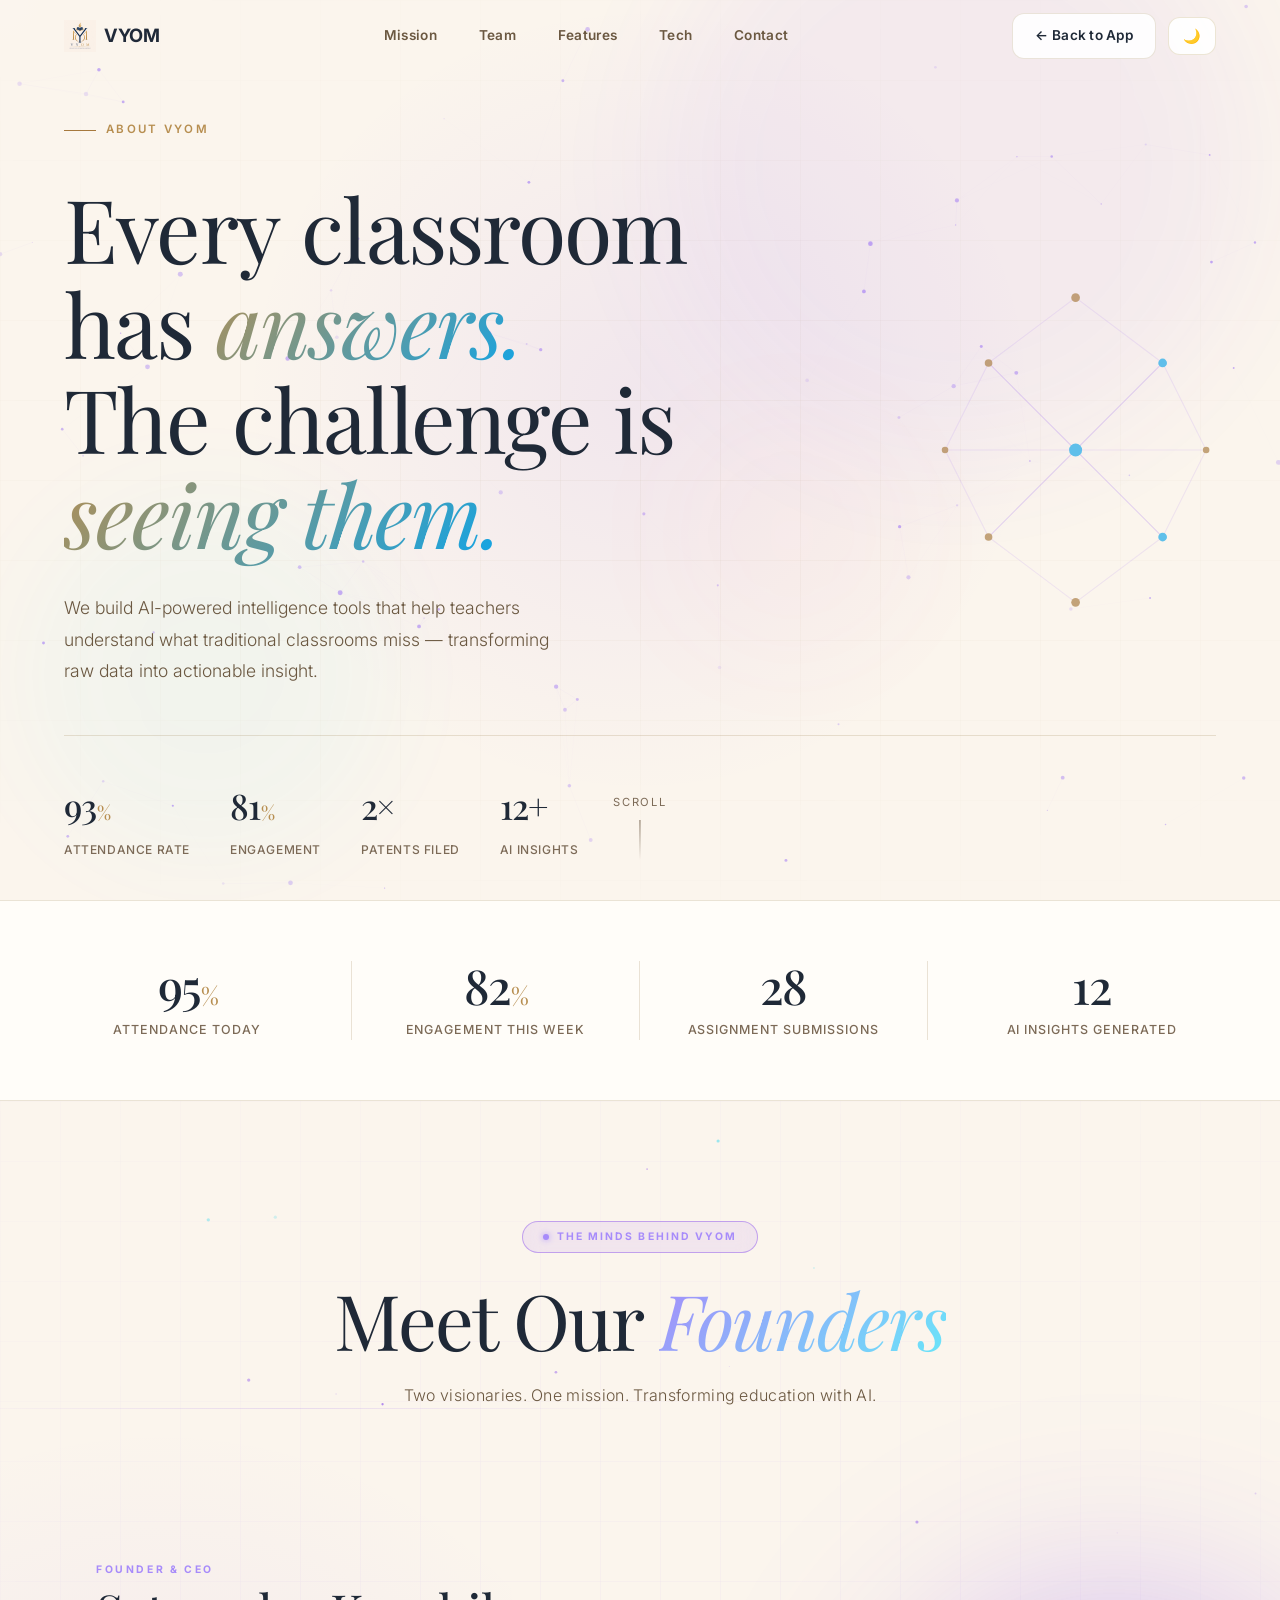
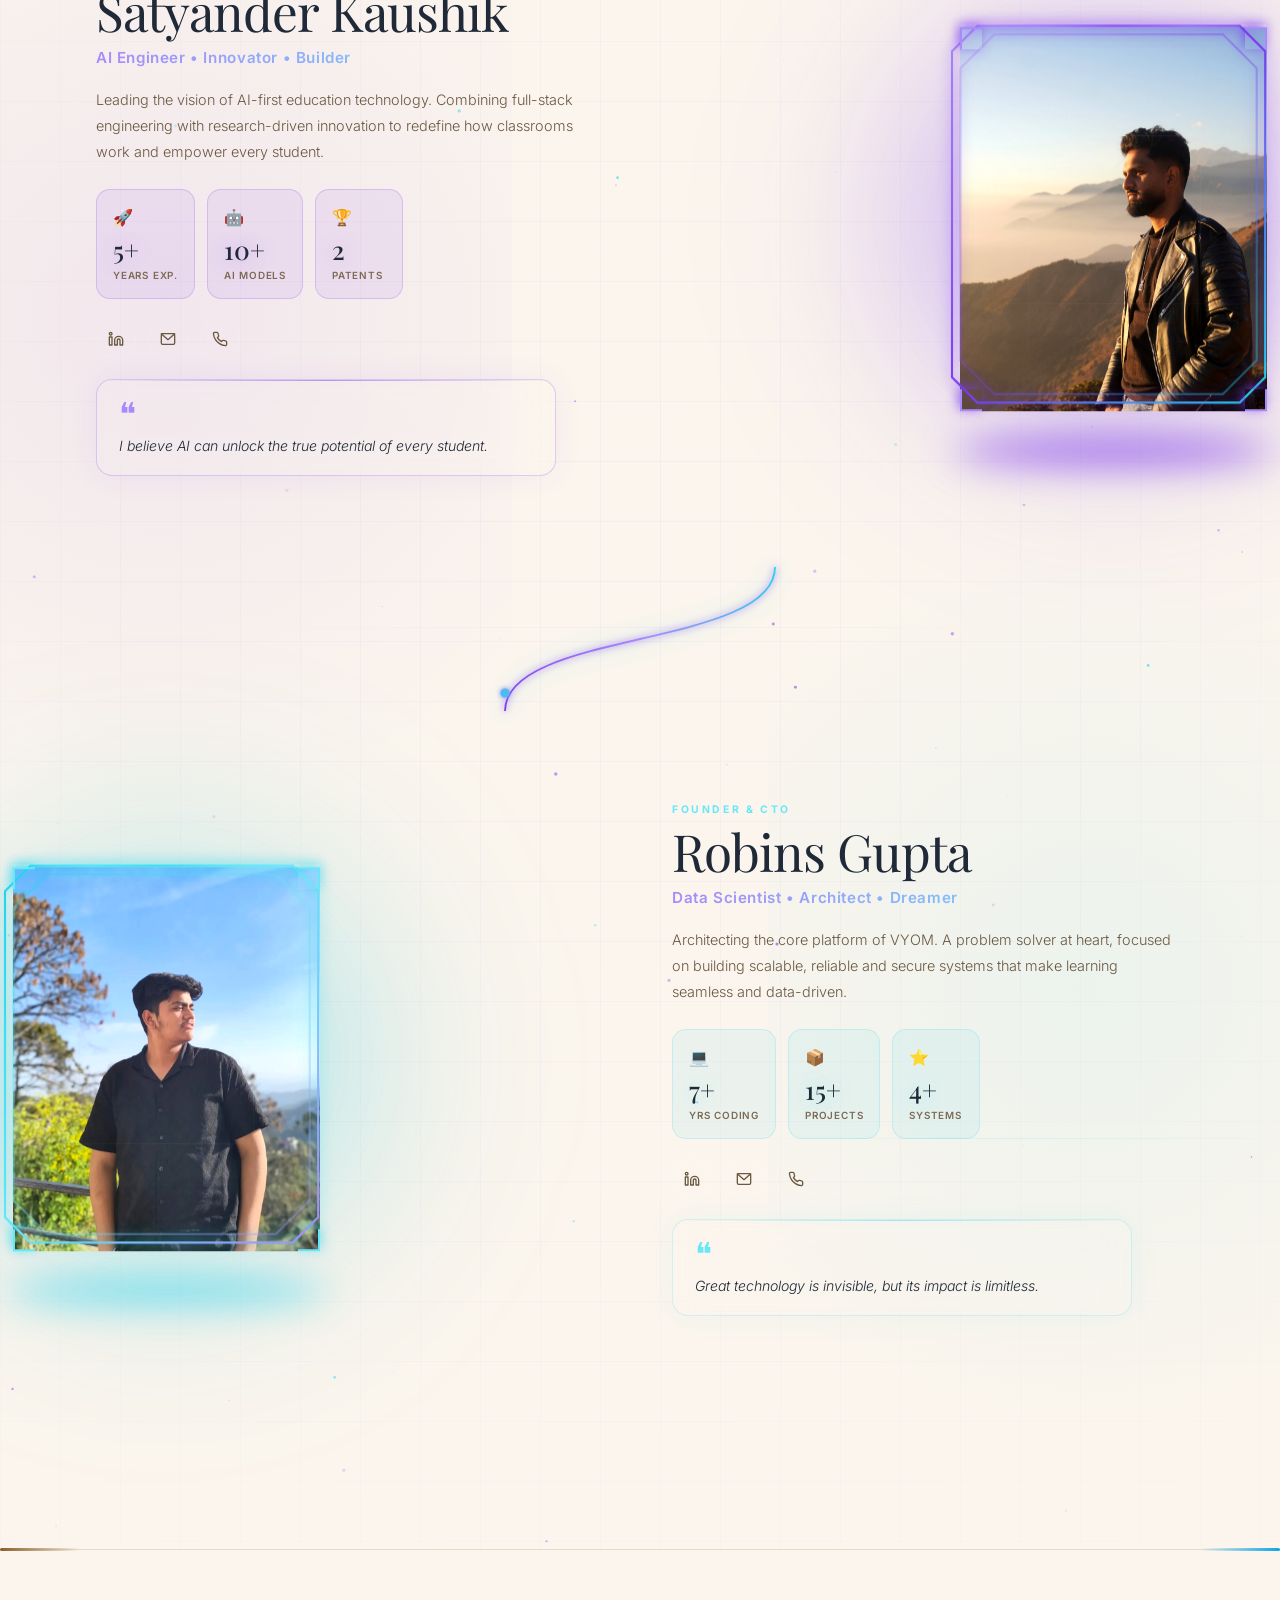
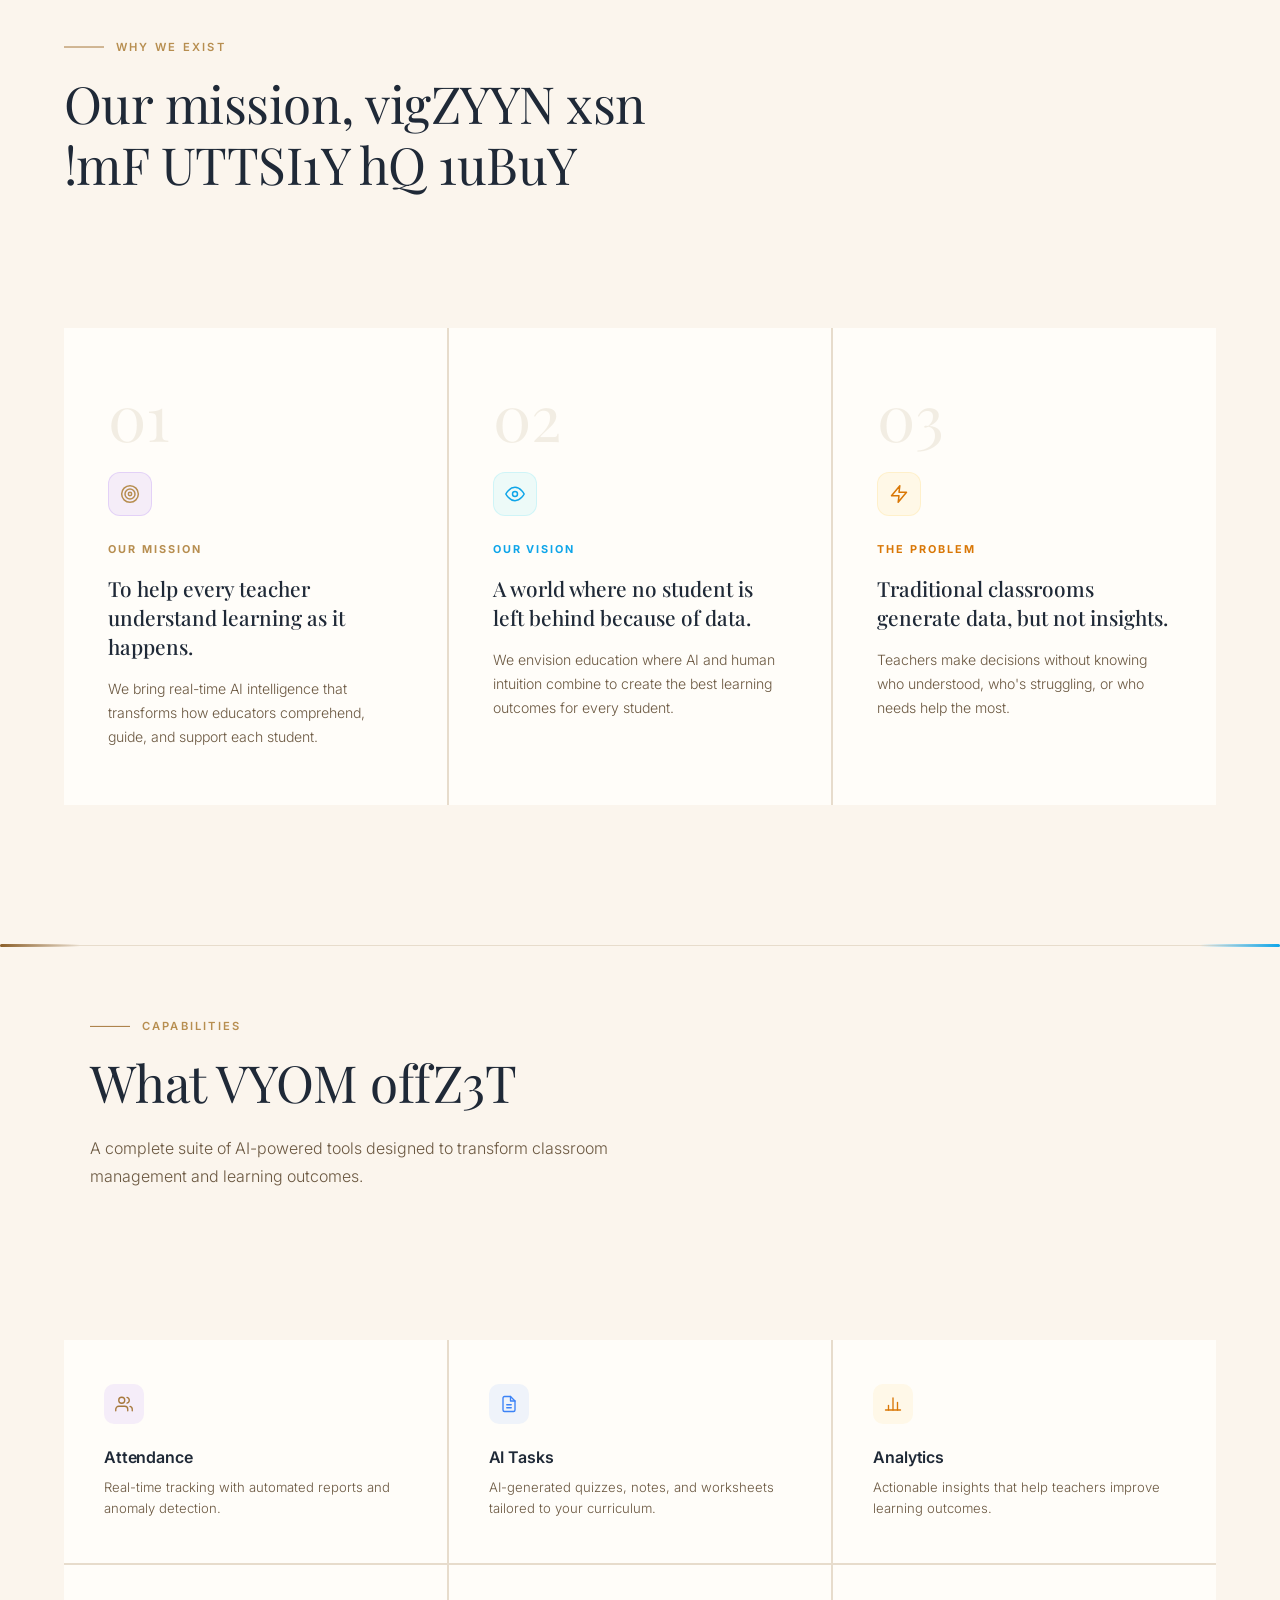
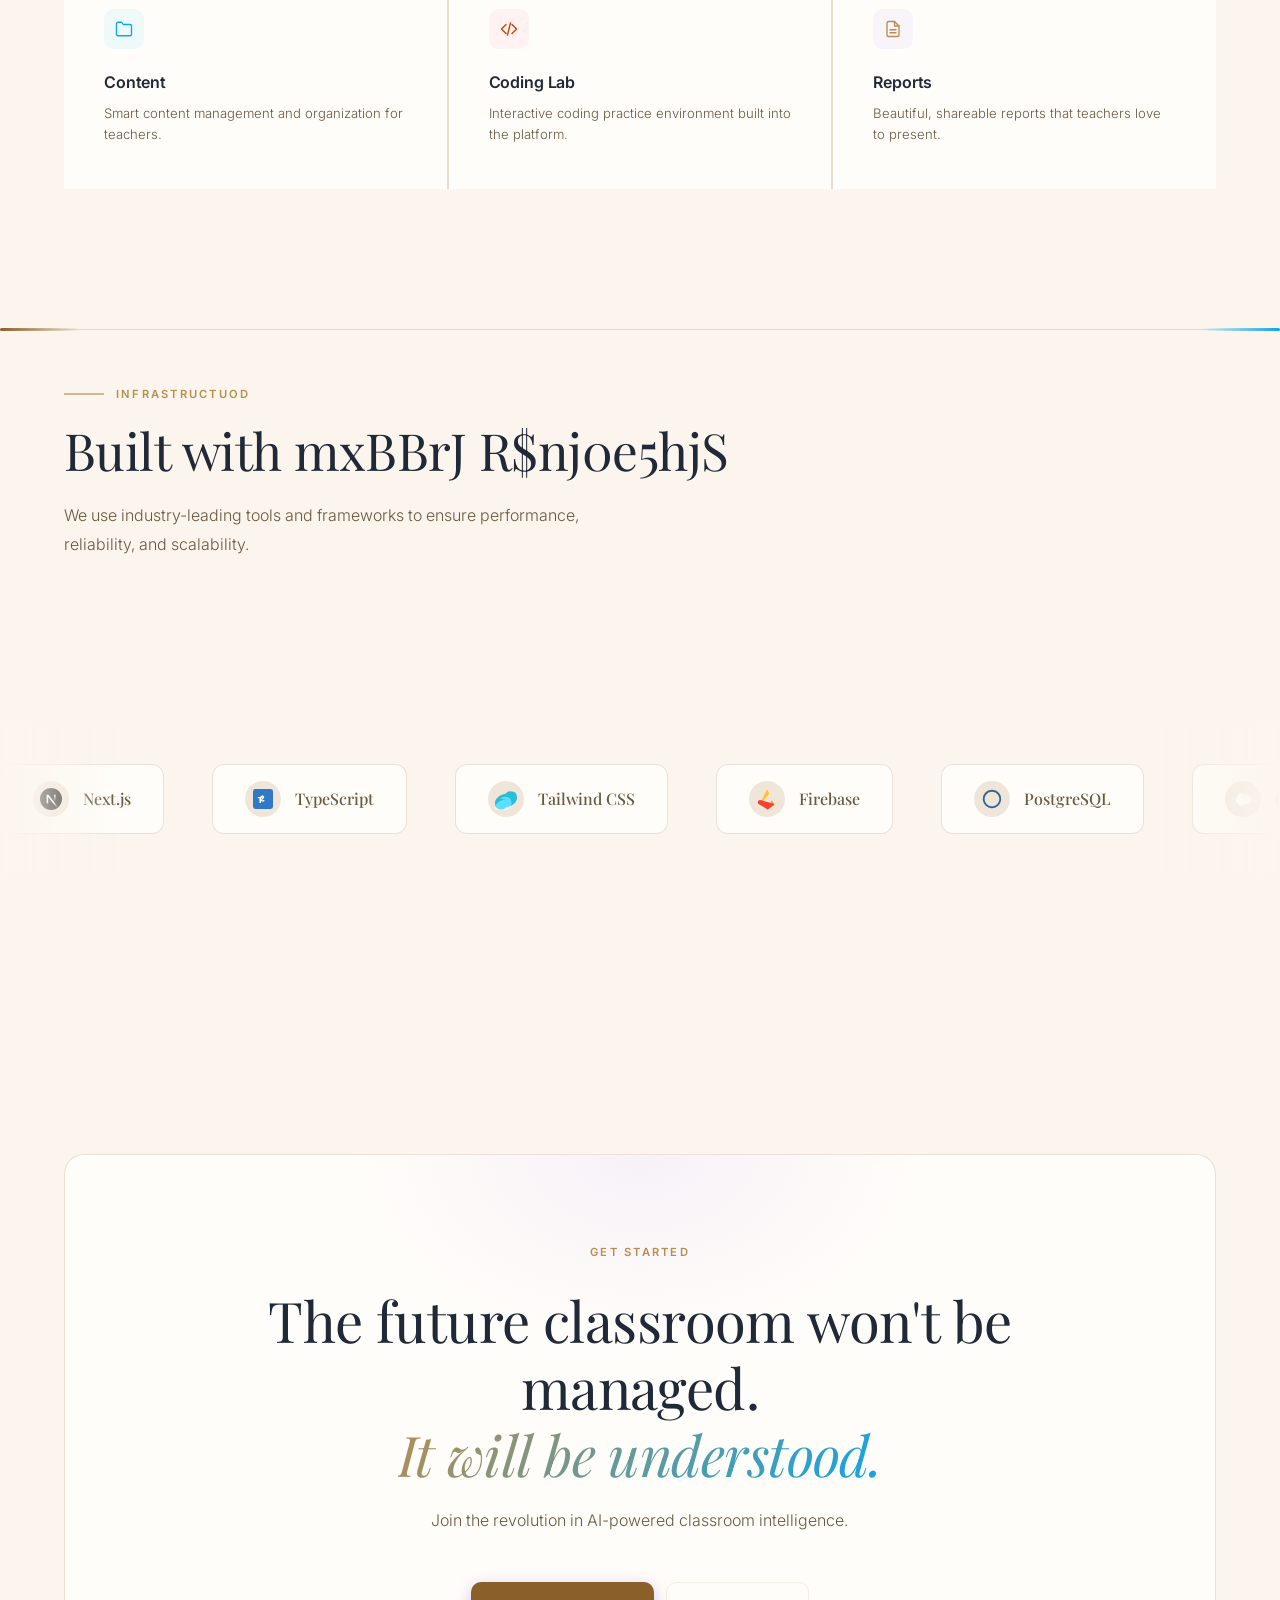
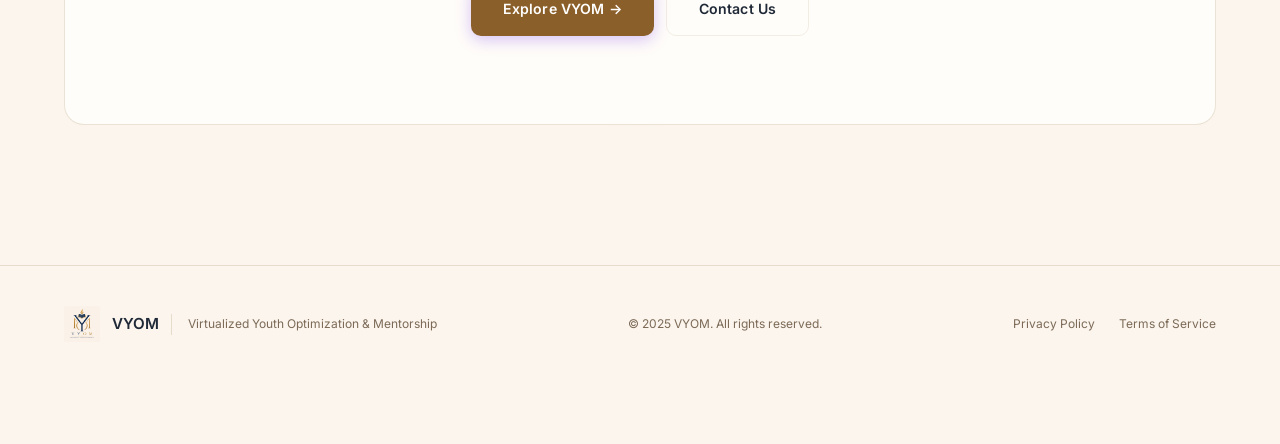
==== commit 9eccf0ad: "feat: Full VYOM platform - AI classroom management with founder photos and static routes" ====
--- a/about_us.html
+++ b/about_us.html
@@ -3,7 +3,22 @@
 <head>
   <meta charset="UTF-8"/>
   <meta name="viewport" content="width=device-width, initial-scale=1.0"/>
-  <title>About Us — ClassMind</title>
+  <title>About Us — VYOM — Virtualized Youth Optimization & Mentorship</title>
+  <meta name="description" content="Discover the story and technology behind VYOM, a next-generation real-time classroom optimization and student mentorship platform."/>
+  <link rel="icon" type="image/svg+xml" href="/favicon.svg"/>
+  <link rel="manifest" href="/manifest.json"/>
+  <!-- OpenGraph Tags -->
+  <meta property="og:type" content="website"/>
+  <meta property="og:url" content="https://vyom.app/about"/>
+  <meta property="og:title" content="About Us — VYOM — Virtualized Youth Optimization & Mentorship"/>
+  <meta property="og:description" content="Discover the story and technology behind VYOM, a next-generation real-time classroom optimization and student mentorship platform."/>
+  <meta property="og:image" content="/favicon.svg"/>
+  <!-- Twitter Card Tags -->
+  <meta name="twitter:card" content="summary_large_image"/>
+  <meta name="twitter:url" content="https://vyom.app/about"/>
+  <meta name="twitter:title" content="About Us — VYOM — Virtualized Youth Optimization & Mentorship"/>
+  <meta name="twitter:description" content="Discover the story and technology behind VYOM, a next-generation real-time classroom optimization and student mentorship platform."/>
+  <meta name="twitter:image" content="/favicon.svg"/>
   <link rel="preconnect" href="https://fonts.googleapis.com"/>
   <link rel="preconnect" href="https://fonts.gstatic.com" crossorigin/>
   <link href="https://fonts.googleapis.com/css2?family=Inter:wght@300;400;500;600;700;800;900&family=Playfair+Display:ital,wght@0,400;0,500;0,600;0,700;0,800;1,400;1,500&display=swap" rel="stylesheet"/>
@@ -48,7 +63,18 @@
     .nav-back::before{content:'';position:absolute;inset:0;background:linear-gradient(135deg,rgba(124,58,237,0.2),rgba(34,211,238,0.15));opacity:0;transition:opacity .3s}
     .nav-back:hover{transform:translateY(-2px);box-shadow:0 4px 16px rgba(124,58,237,0.3),0 0 20px rgba(34,211,238,0.15);border-color:rgba(124,58,237,0.5)}
     .nav-back:hover::before{opacity:1}
+    .nav-theme-toggle{padding:10px 14px;border-radius:12px;border:1px solid rgba(255,255,255,0.14);background:rgba(255,255,255,0.08);color:var(--white);font-size:0.88rem;cursor:pointer;transition:all .3s ease}
+    .nav-theme-toggle:hover{transform:translateY(-2px);background:rgba(255,255,255,0.14);border-color:rgba(255,255,255,0.2)}
+    .light .nav-theme-toggle{color:var(--text);background:rgba(255,255,255,0.9);border-color:rgba(148,115,26,0.18)}
     .nav-mobile{display:none;background:none;border:none;color:var(--muted);cursor:pointer;padding:8px}
+
+    body.light{--bg:#fbf5ed;--surface:#fffdf9;--surface2:#f4ede3;--surface3:#efe6d9;--border:rgba(149,120,72,0.2);--border2:rgba(149,120,72,0.12);--border3:rgba(149,120,72,0.15);--accent:#8b5f29;--accent2:#a6783c;--accent3:#b78e50;--cyan:#0ea5e9;--emerald:#4d7c0f;--rose:#c2410c;--amber:#d97706;--white:#1f2937;--text:#1f2937;--muted:#6b5841;--dim:#7c6a57;--line:#d6b892}
+    .light .nav.scrolled{background:rgba(255,255,255,0.92);border-bottom-color:rgba(209,213,219,0.5)}
+    .light .nav-link{color:var(--muted)}
+    .light .nav-link:hover{color:var(--text);box-shadow:0 4px 12px rgba(167,139,106,0.18)}
+    .light .nav-link.active{background:rgba(251,191,127,0.18);color:var(--text)}
+    .light .nav-back{color:var(--text);background:rgba(255,255,255,0.9);border-color:rgba(149,120,72,0.2)}
+    .light .nav-back:hover{box-shadow:0 4px 16px rgba(167,139,106,0.18);border-color:rgba(149,120,72,0.3)}
 
     /* ═══ HERO ═══ */
     .hero{min-height:100vh;display:flex;align-items:center;position:relative;overflow:hidden;padding-top:72px}
@@ -653,9 +679,9 @@
   <!-- NAV -->
   <nav class="nav" id="mainNav">
     <div class="nav-inner">
-      <a href="/" class="nav-brand">
-        <div class="nav-brand-icon">🧠</div>
-        <span class="nav-brand-name">ClassMind</span>
+      <a href="/" class="nav-brand" style="display: flex; align-items: center; gap: 8px;">
+        <img src="/vyom_logo.png" style="height: 32px; width: auto; object-fit: contain;" alt="VYOM Logo" />
+        <span class="nav-brand-name">VYOM</span>
       </a>
       <div class="nav-center">
         <a href="#mission" class="nav-link">Mission</a>
@@ -666,6 +692,7 @@
       </div>
       <div class="nav-right">
         <a href="/" class="nav-back">← Back to App</a>
+        <button class="nav-theme-toggle" id="themeToggle" type="button" aria-label="Toggle light and dark mode">☀️</button>
         <button class="nav-mobile" id="mobileToggle" aria-label="Menu">
           <svg width="20" height="20" viewBox="0 0 20 20" fill="none"><path d="M3 5h14M3 10h14M3 15h14" stroke="currentColor" stroke-width="1.5" stroke-linecap="round"/></svg>
         </button>
@@ -719,7 +746,7 @@
     <div class="hero-content">
       <div class="hero-eyebrow">
         <span class="line"></span>
-        <span>About ClassMind</span>
+        <span>About VYOM</span>
       </div>
       <h1 id="heroTitle"></h1>
       <p class="hero-desc">We build AI-powered intelligence tools that help teachers understand what traditional classrooms miss — transforming raw data into actionable insight.</p>
@@ -784,7 +811,7 @@
       <!-- Header -->
       <div class="founders-header" id="foundersHeader">
         <div class="founders-pill">
-          <span>The Minds Behind ClassMind</span>
+          <span>The Minds Behind VYOM</span>
         </div>
         <h2 class="founders-main-title">Meet Our <em style="font-style:italic;background:linear-gradient(135deg,var(--gp2),var(--gc2));-webkit-background-clip:text;-webkit-text-fill-color:transparent;background-clip:text">Founders</em></h2>
         <p class="founders-subtitle">Two visionaries. One mission. Transforming education with AI.</p>
@@ -814,7 +841,7 @@
       <div class="founders-zigzag">
 
         <!-- ══ FOUNDER 1 — Satyander Kaushik ══ -->
-        <div class="founder-row from-right" id="founderRow1">
+        <div class="founder-row from-right is-visible" id="founderRow1">
           <!-- Text LEFT -->
           <div class="founder-text-side">
             <div>
@@ -872,7 +899,7 @@
 
               <div class="holo-frame">
                 <div class="holo-glow-backdrop"></div>
-                <img src="https://raw.githubusercontent.com/Satyanderkaushik2004/Classmind/main/satyander_kumar.png"
+                <img src="satyander_kumar.png"
                      alt="Satyander Kaushik"
                      class="holo-img"/>
                 <div class="hud-lines">
@@ -918,7 +945,7 @@
         </div>
 
         <!-- ══ FOUNDER 2 — Robins Gupta ══ -->
-        <div class="founder-row from-left" id="founderRow2">
+        <div class="founder-row from-left is-visible" id="founderRow2">
           <!-- Portrait LEFT — bleeds to edge -->
           <div class="founder-portrait-side">
             <div class="holo-frame-wrap" id="hfWrap2">
@@ -932,7 +959,7 @@
 
               <div class="holo-frame">
                 <div class="holo-glow-backdrop"></div>
-                <img src="https://raw.githubusercontent.com/Satyanderkaushik2004/Classmind/main/robins_gupta.png"
+                <img src="robins_gupta.png"
                      alt="Robins Gupta"
                      class="holo-img"/>
                 <div class="hud-lines">
@@ -961,7 +988,7 @@
               <div class="founder-label">Founder &amp; CTO</div>
               <h3 class="founder-bigname">Robins Gupta</h3>
               <div class="founder-tagline">Data Scientist &bull; Architect &bull; Dreamer</div>
-              <p class="founder-bio-text">Architecting the core platform of ClassMind. A problem solver at heart, focused on building scalable, reliable and secure systems that make learning seamless and data-driven.</p>
+              <p class="founder-bio-text">Architecting the core platform of VYOM. A problem solver at heart, focused on building scalable, reliable and secure systems that make learning seamless and data-driven.</p>
             </div>
             <div class="founder-stats-row">
               <div class="stat-card">
@@ -1050,7 +1077,7 @@
     <div class="section-inner">
       <div class="section-head reveal">
         <div class="section-eyebrow">Capabilities</div>
-        <h2 class="section-title">What ClassMind <em>offers</em></h2>
+        <h2 class="section-title">What VYOM <em>offers</em></h2>
         <p class="section-desc">A complete suite of AI-powered tools designed to transform classroom management and learning outcomes.</p>
       </div>
       <div class="features-grid reveal d1">
@@ -1106,8 +1133,8 @@
         <h2 class="cta-heading">The future classroom won't be managed.<br/><em>It will be understood.</em></h2>
         <p class="cta-sub">Join the revolution in AI-powered classroom intelligence.</p>
         <div class="cta-actions">
-          <a href="/" class="btn btn-primary">Explore ClassMind →</a>
-          <a href="mailto:hello@classmind.app" class="btn btn-ghost">Contact Us</a>
+          <a href="/" class="btn btn-primary">Explore VYOM →</a>
+          <a href="mailto:hello@vyom.app" class="btn btn-ghost">Contact Us</a>
         </div>
       </div>
     </div>
@@ -1116,11 +1143,12 @@
   <!-- FOOTER -->
   <footer class="footer">
     <div class="footer-inner">
-      <div class="footer-left">
-        <div class="footer-brand"><span>🧠</span> ClassMind</div>
-        <span class="footer-tag">AI-Powered Classroom Intelligence</span>
+      <div class="footer-left" style="display: flex; align-items: center; gap: 12px;">
+        <img src="/vyom_logo.png" style="height: 36px; width: auto; object-fit: contain;" alt="VYOM Logo" />
+        <div class="footer-brand">VYOM</div>
+        <span class="footer-tag">Virtualized Youth Optimization & Mentorship</span>
       </div>
-      <span class="footer-copy">© 2025 ClassMind. All rights reserved.</span>
+      <span class="footer-copy">© 2025 VYOM. All rights reserved.</span>
       <div class="footer-links">
         <a href="#">Privacy Policy</a>
         <a href="#">Terms of Service</a>
@@ -1218,6 +1246,31 @@
     // ═══ NAV SCROLL ═══
     var nav=document.getElementById('mainNav');
     window.addEventListener('scroll',function(){nav.classList.toggle('scrolled',window.scrollY>20)},{passive:true});
+
+    function updateThemeButton(isLight){
+      var btn=document.getElementById('themeToggle');
+      if(!btn)return;
+      btn.textContent = isLight ? '🌙' : '☀️';
+      btn.setAttribute('aria-label', isLight ? 'Switch to dark mode' : 'Switch to light mode');
+    }
+
+    function setTheme(light){
+      var body=document.body;
+      body.classList.toggle('light', light);
+      localStorage.setItem('vyom_theme', light ? 'light' : 'dark');
+      updateThemeButton(light);
+    }
+
+    var savedTheme = localStorage.getItem('vyom_theme');
+    var prefersLight = window.matchMedia && window.matchMedia('(prefers-color-scheme: light)').matches;
+    setTheme(savedTheme === 'light' || (!savedTheme && prefersLight));
+
+    var themeToggle=document.getElementById('themeToggle');
+    if(themeToggle){
+      themeToggle.addEventListener('click',function(){
+        setTheme(!document.body.classList.contains('light'));
+      });
+    }
 
     // ═══ SCROLL REVEAL ═══
     var els=document.querySelectorAll('.reveal');
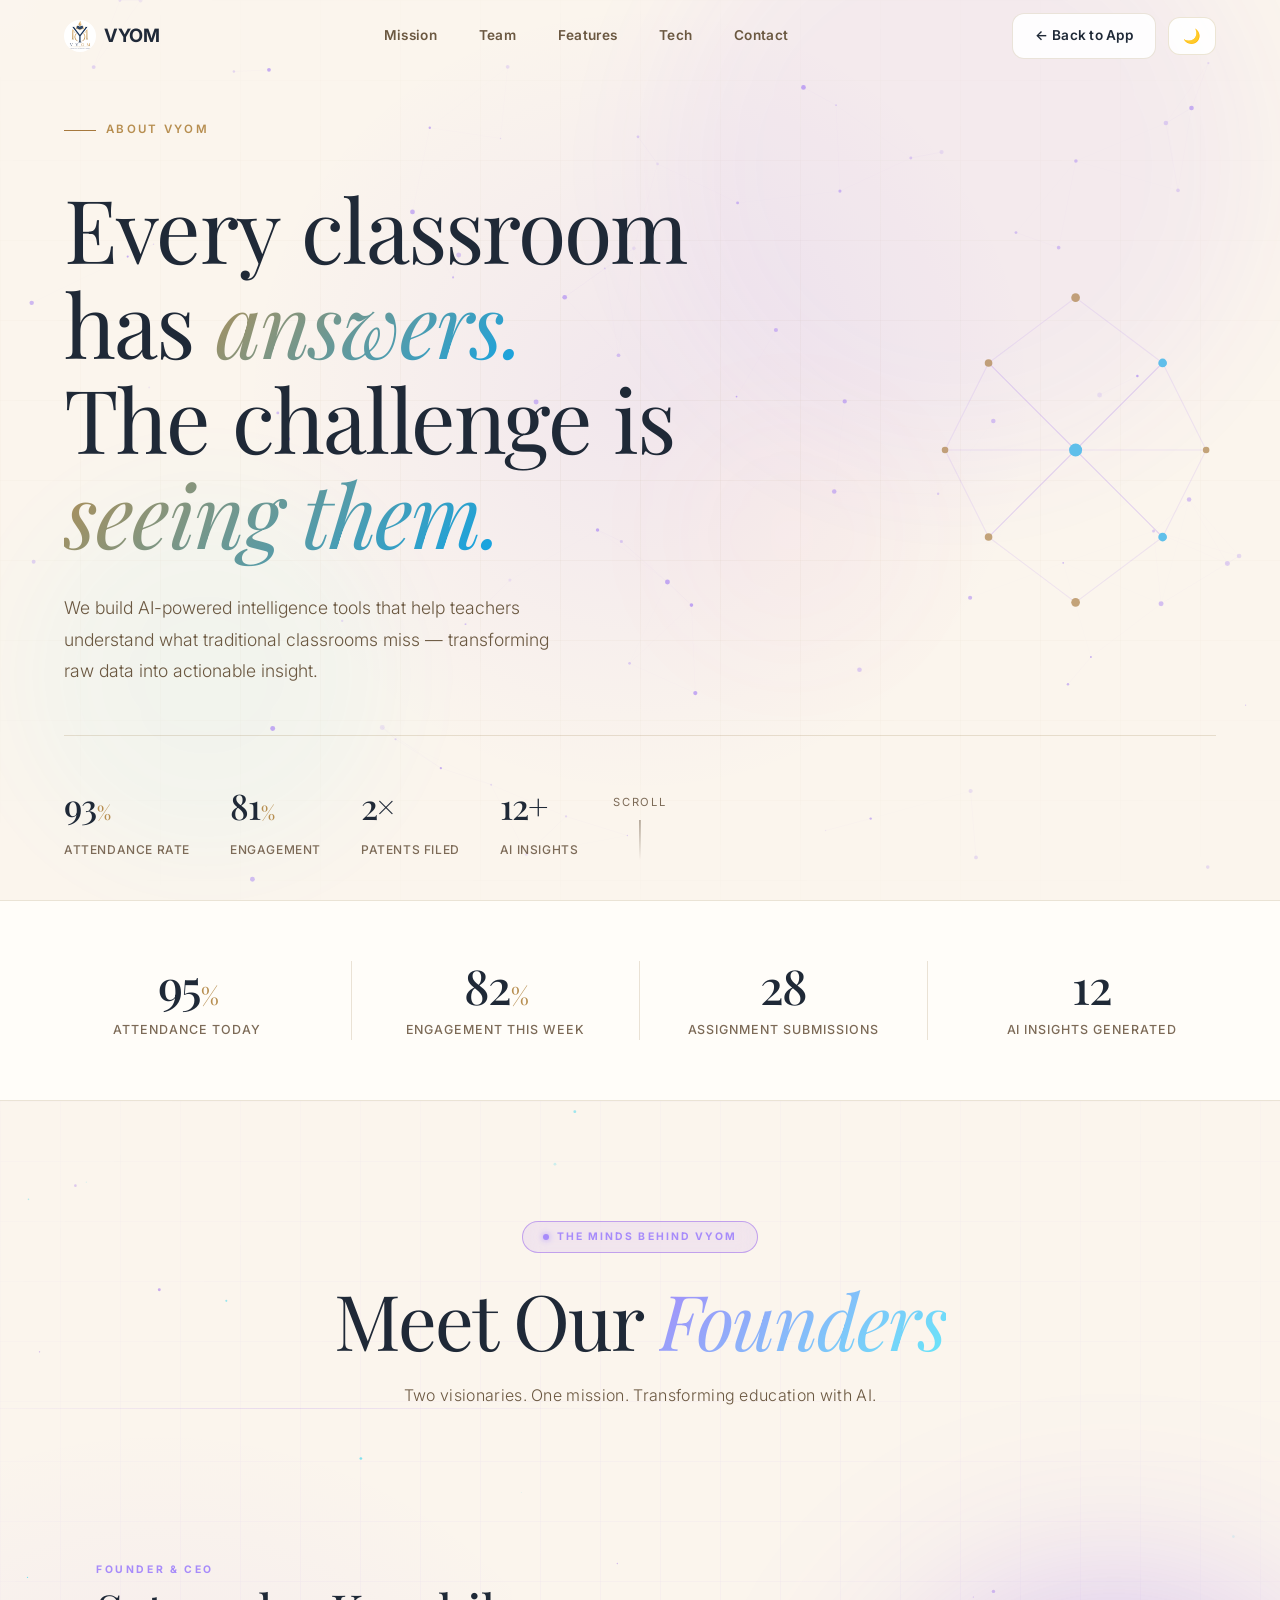
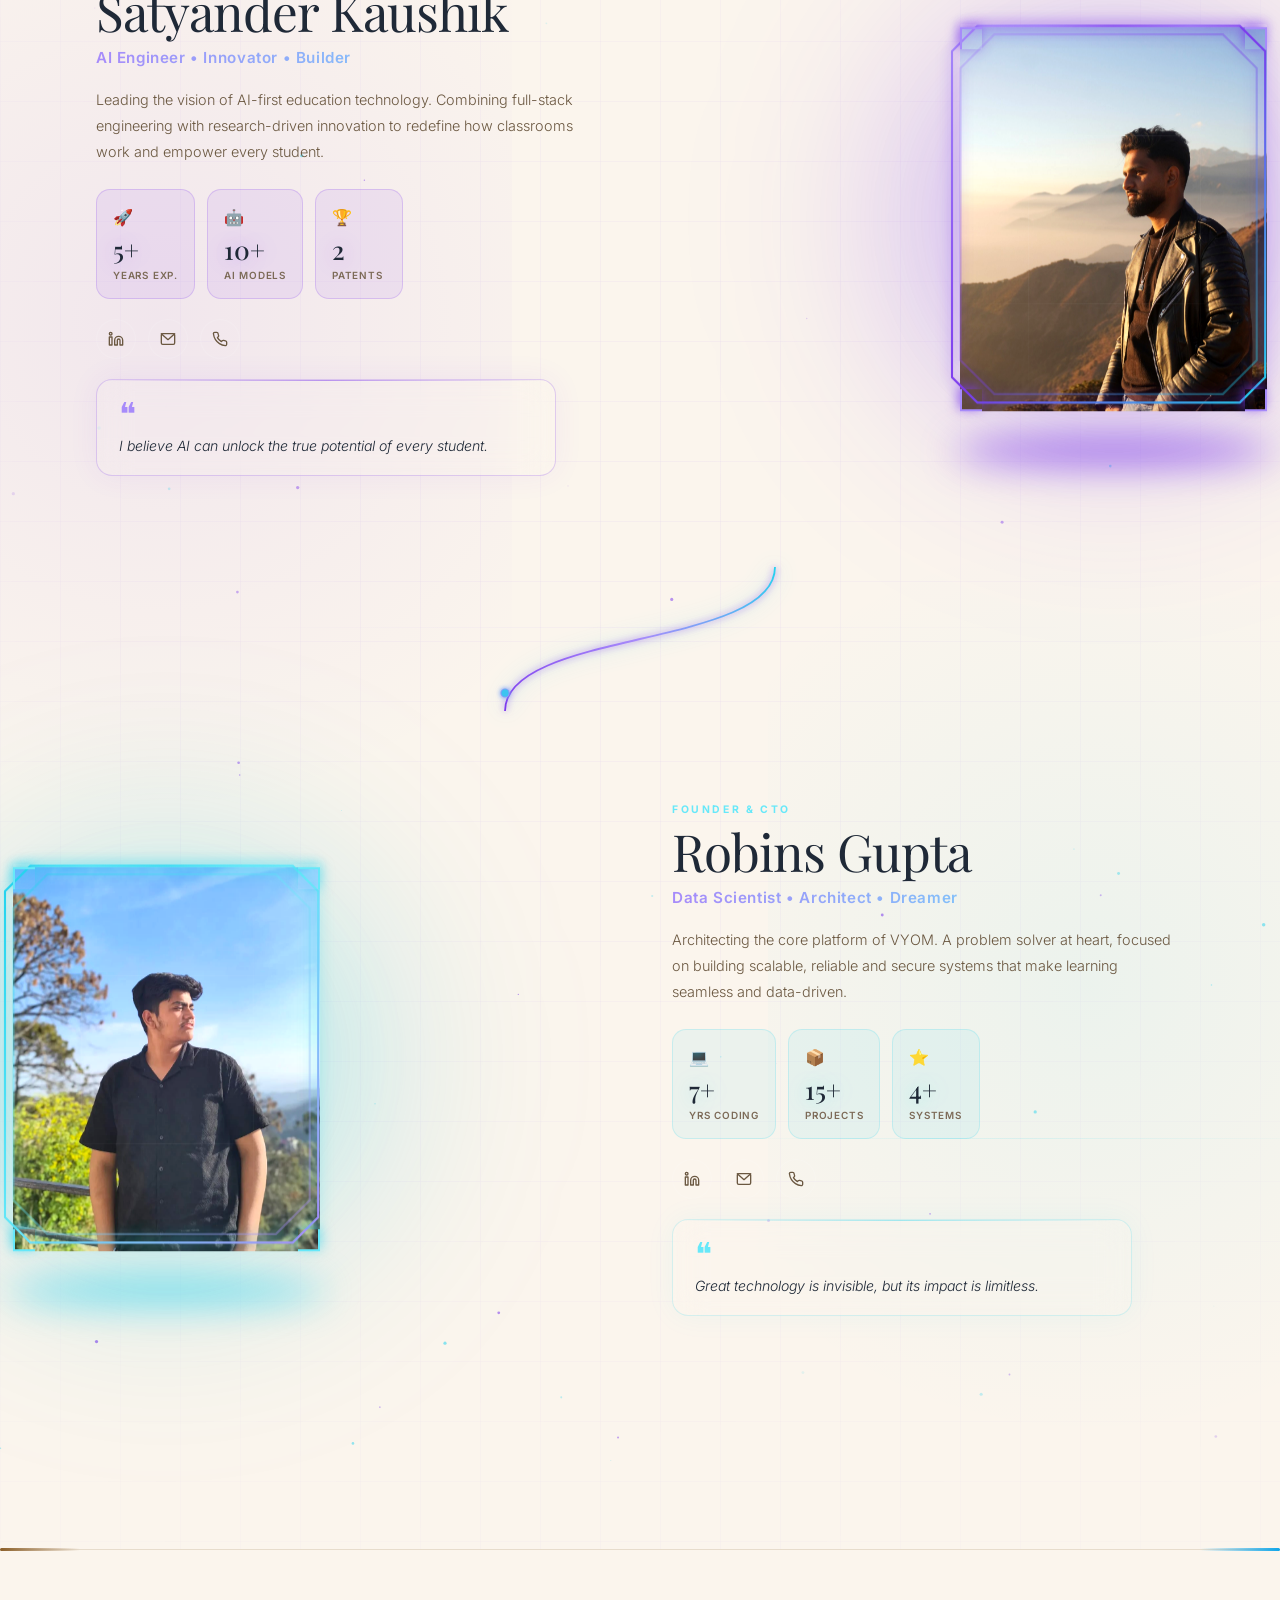
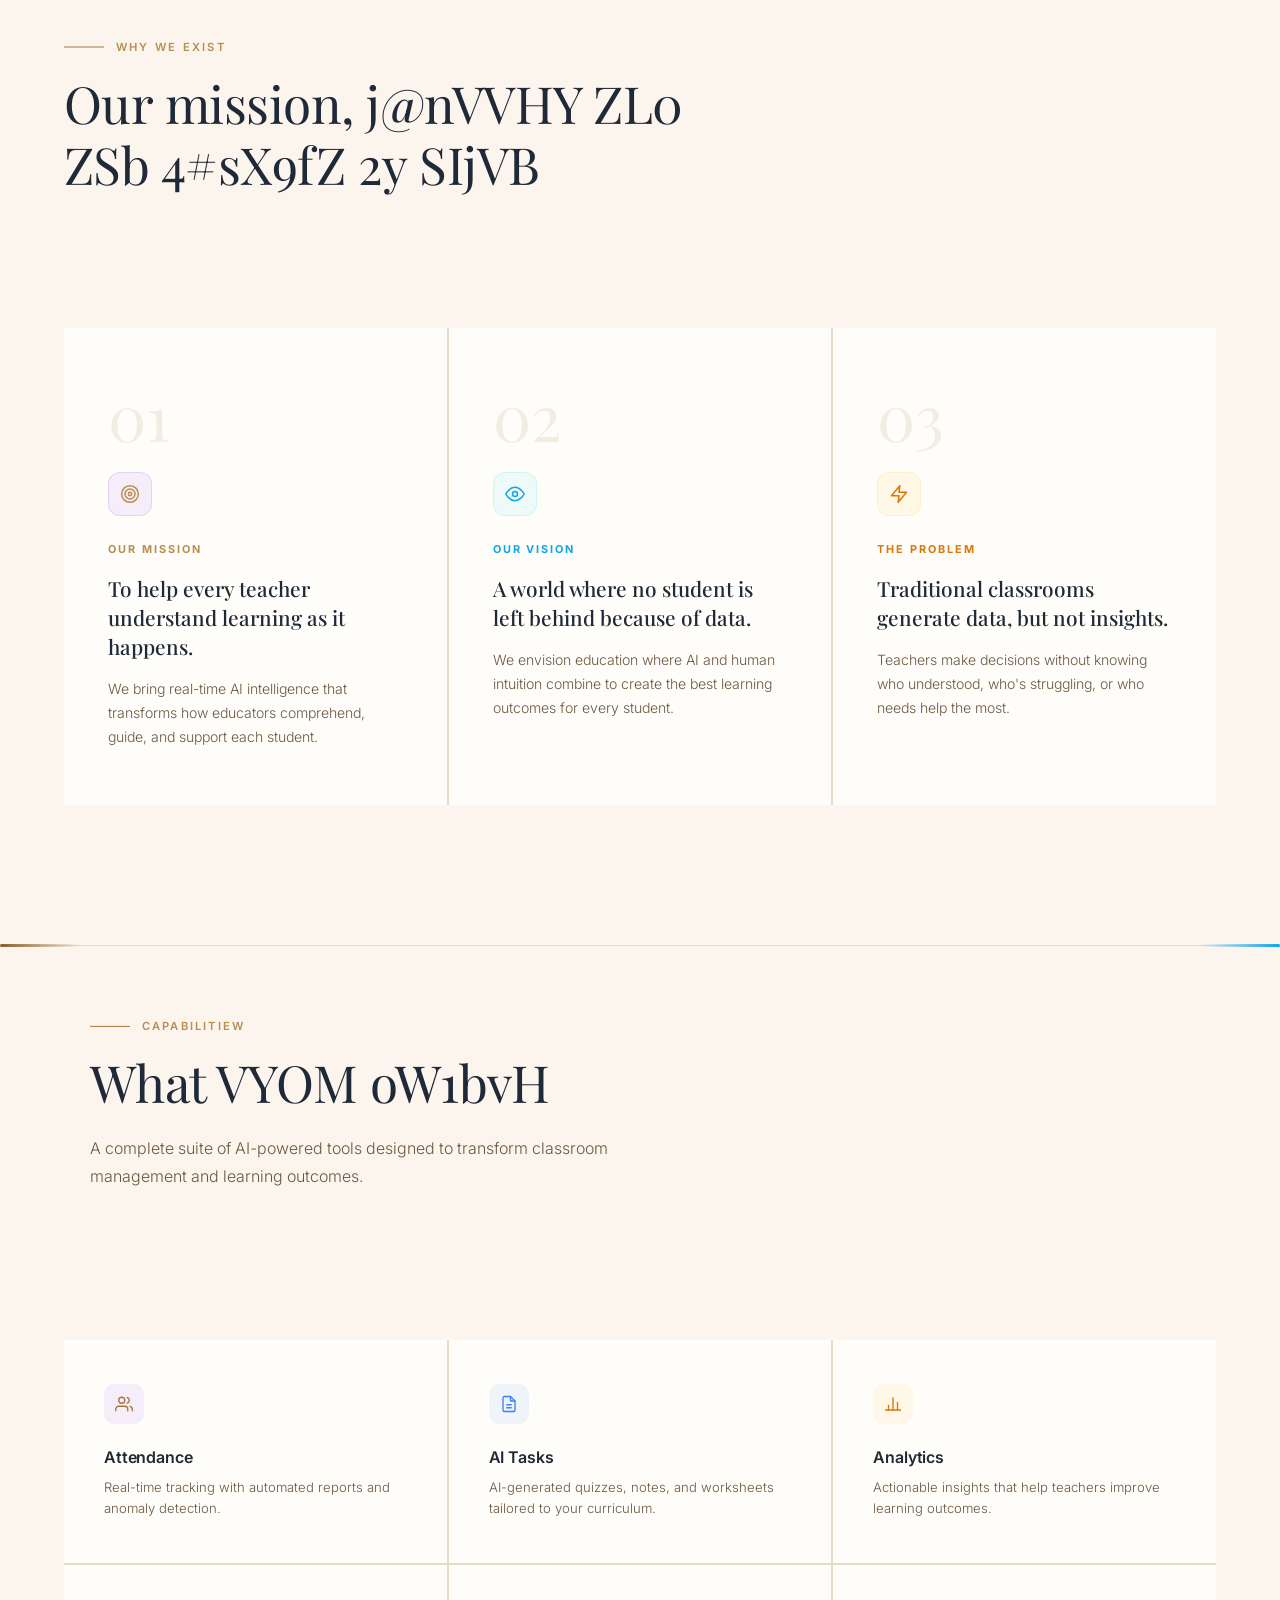
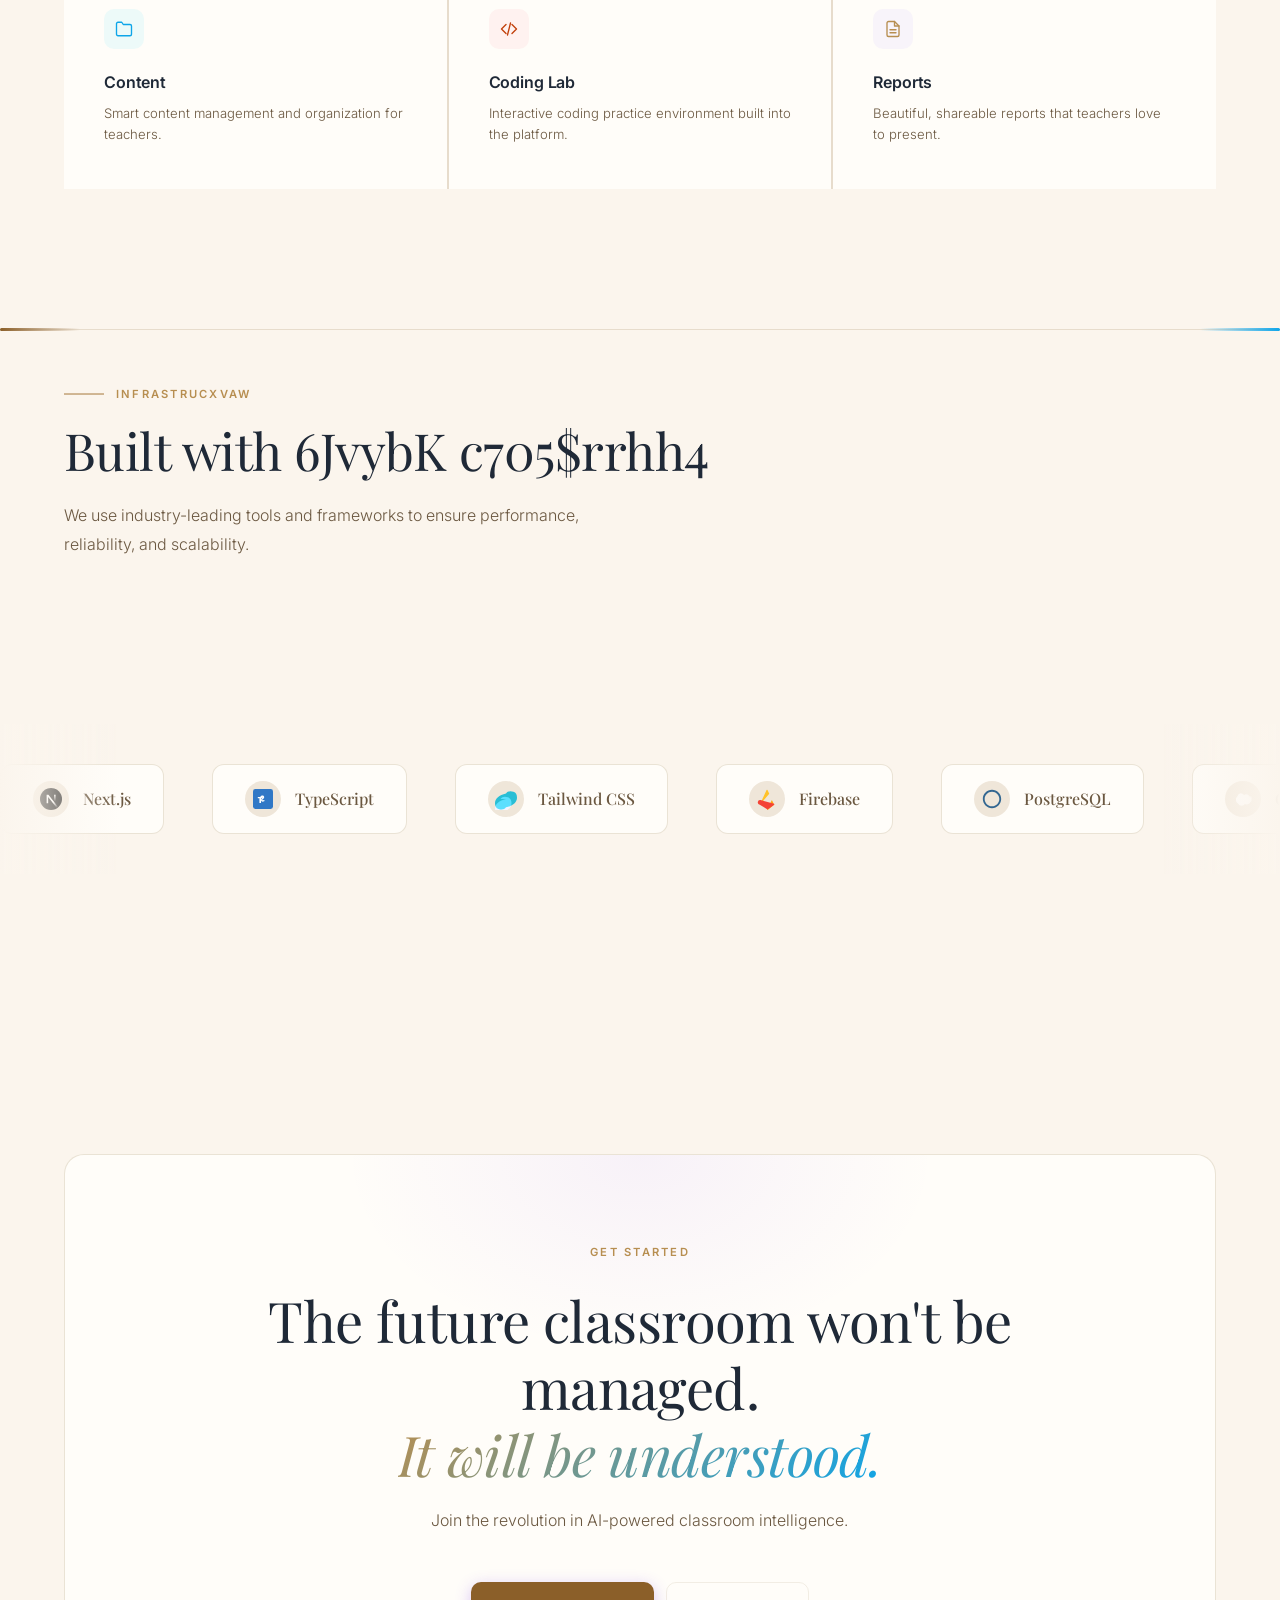
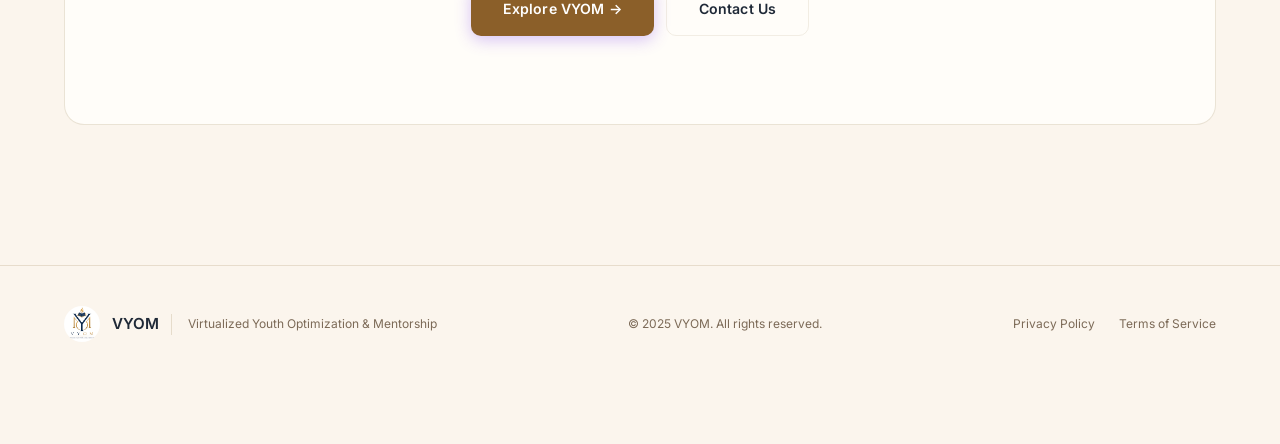
==== commit ba1802c1: "Update about_us.html" ====
--- a/about_us.html
+++ b/about_us.html
@@ -669,6 +669,12 @@
       .hero h1{font-size:2.2rem}
       .hero-meta{gap:16px}
     }
+    img[src="/vyom_logo.png"] {
+      border-radius: 50% !important;
+      aspect-ratio: 1/1 !important;
+      object-fit: cover !important;
+      overflow: hidden;
+    }
   </style>
 </head>
 <body>
@@ -680,7 +686,7 @@
   <nav class="nav" id="mainNav">
     <div class="nav-inner">
       <a href="/" class="nav-brand" style="display: flex; align-items: center; gap: 8px;">
-        <img src="/vyom_logo.png" style="height: 32px; width: auto; object-fit: contain;" alt="VYOM Logo" />
+        <img src="/vyom_logo.png" style="height: 32px; width: 32px; border-radius: 50%; object-fit: cover;" alt="VYOM Logo" />
         <span class="nav-brand-name">VYOM</span>
       </a>
       <div class="nav-center">
@@ -1144,7 +1150,7 @@
   <footer class="footer">
     <div class="footer-inner">
       <div class="footer-left" style="display: flex; align-items: center; gap: 12px;">
-        <img src="/vyom_logo.png" style="height: 36px; width: auto; object-fit: contain;" alt="VYOM Logo" />
+        <img src="/vyom_logo.png" style="height: 36px; width: 36px; border-radius: 50%; object-fit: cover;" alt="VYOM Logo" />
         <div class="footer-brand">VYOM</div>
         <span class="footer-tag">Virtualized Youth Optimization & Mentorship</span>
       </div>
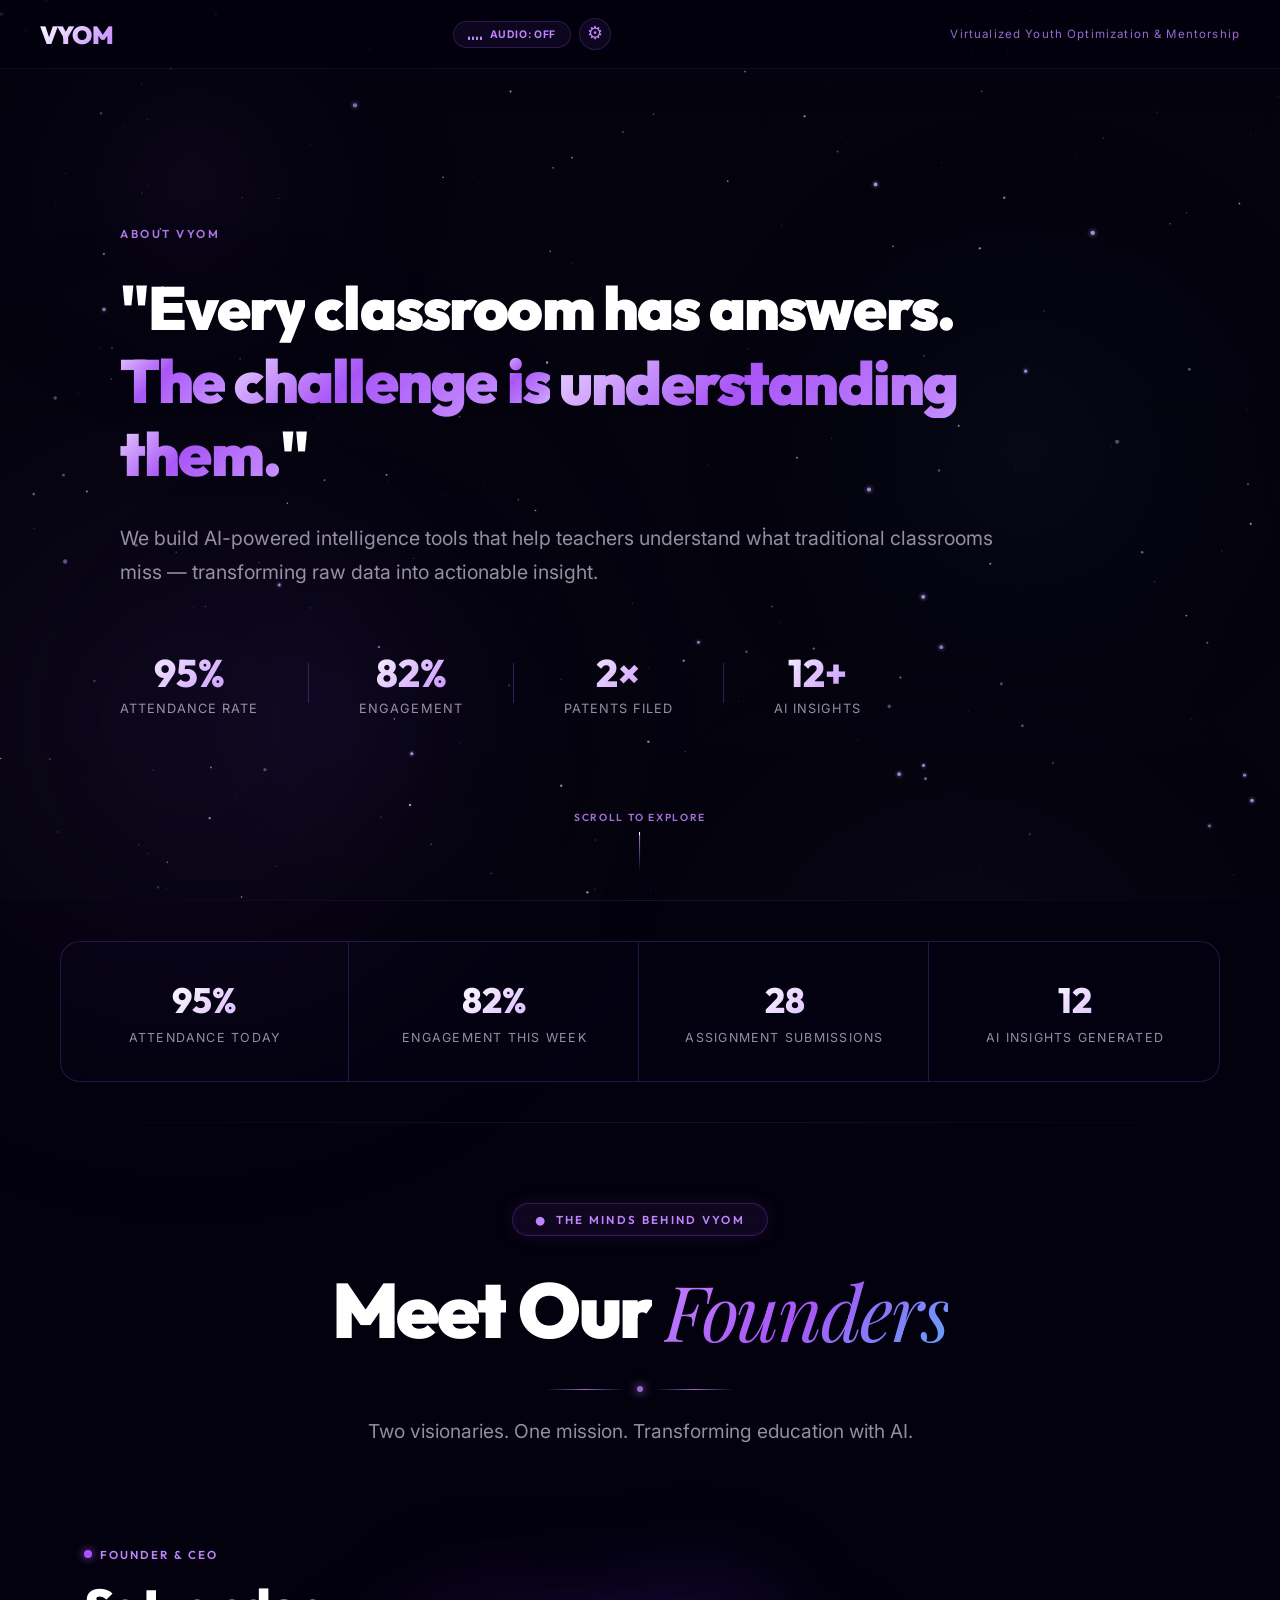
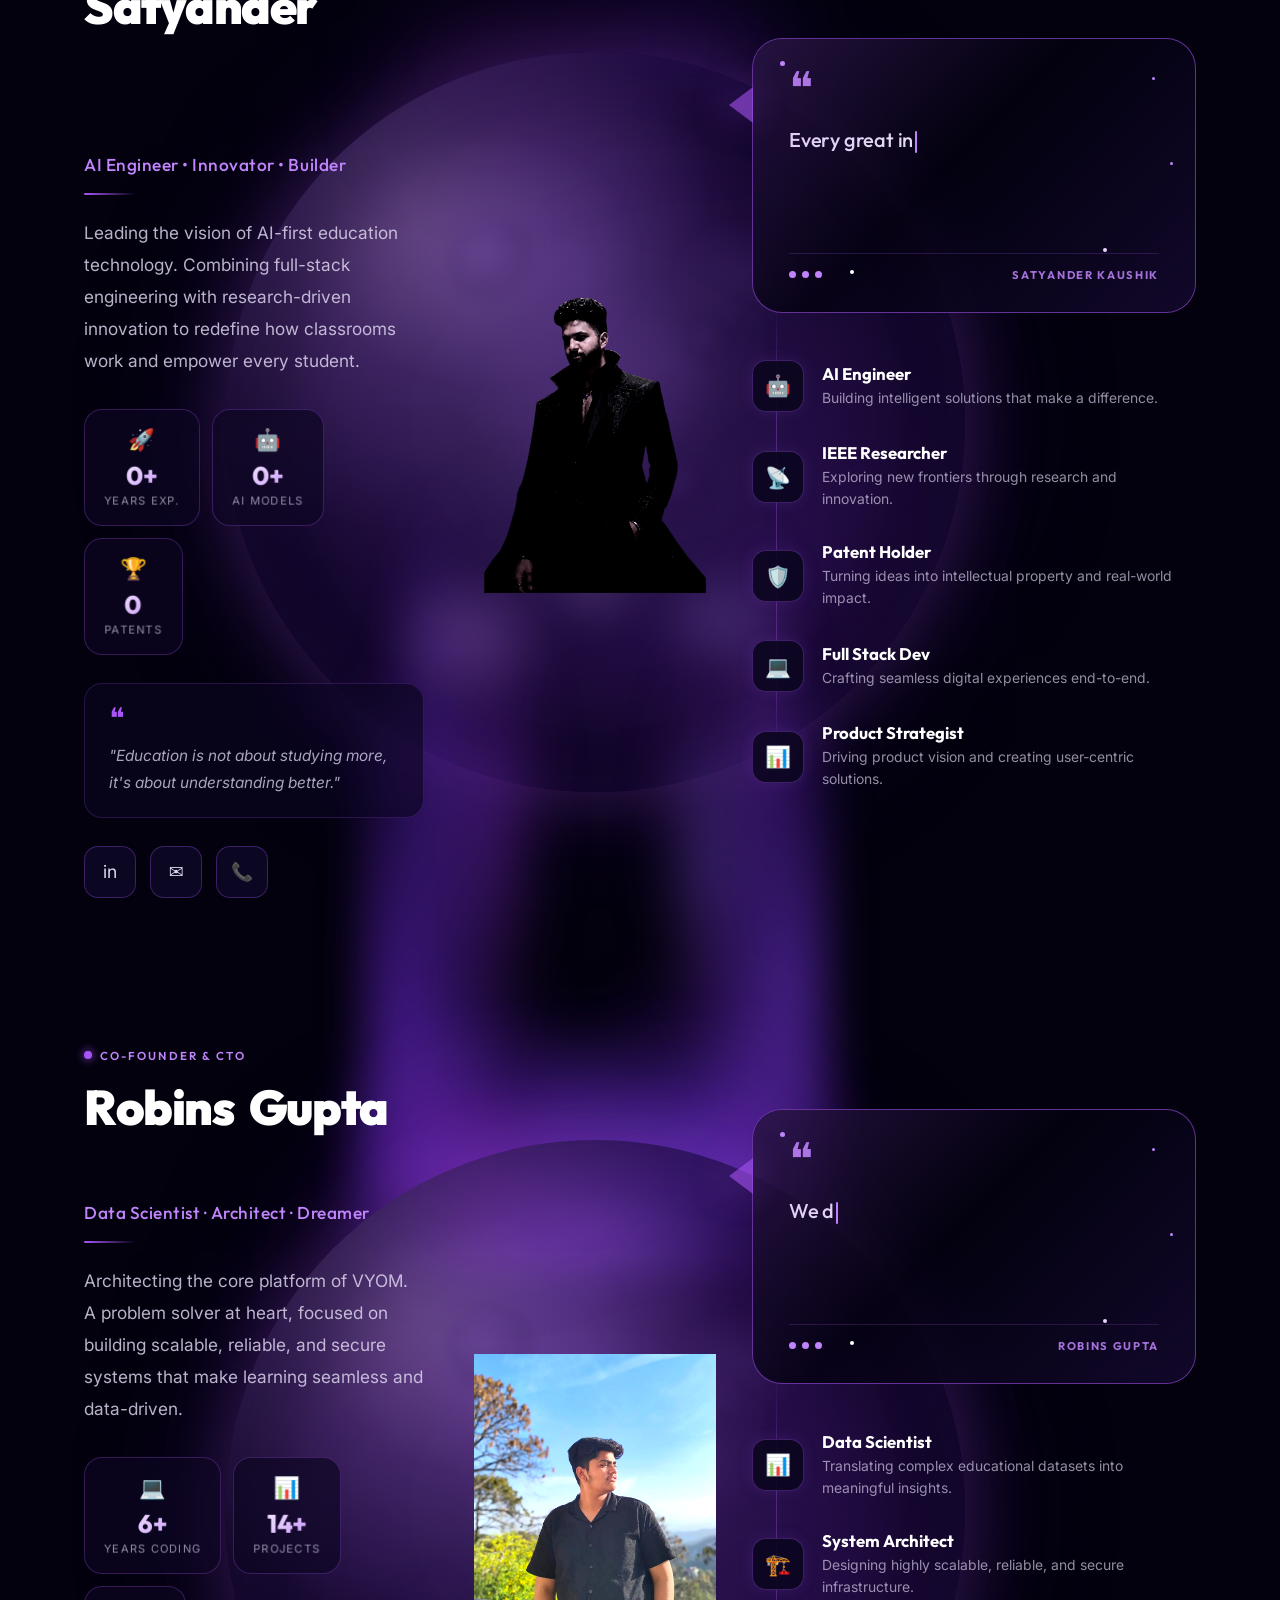
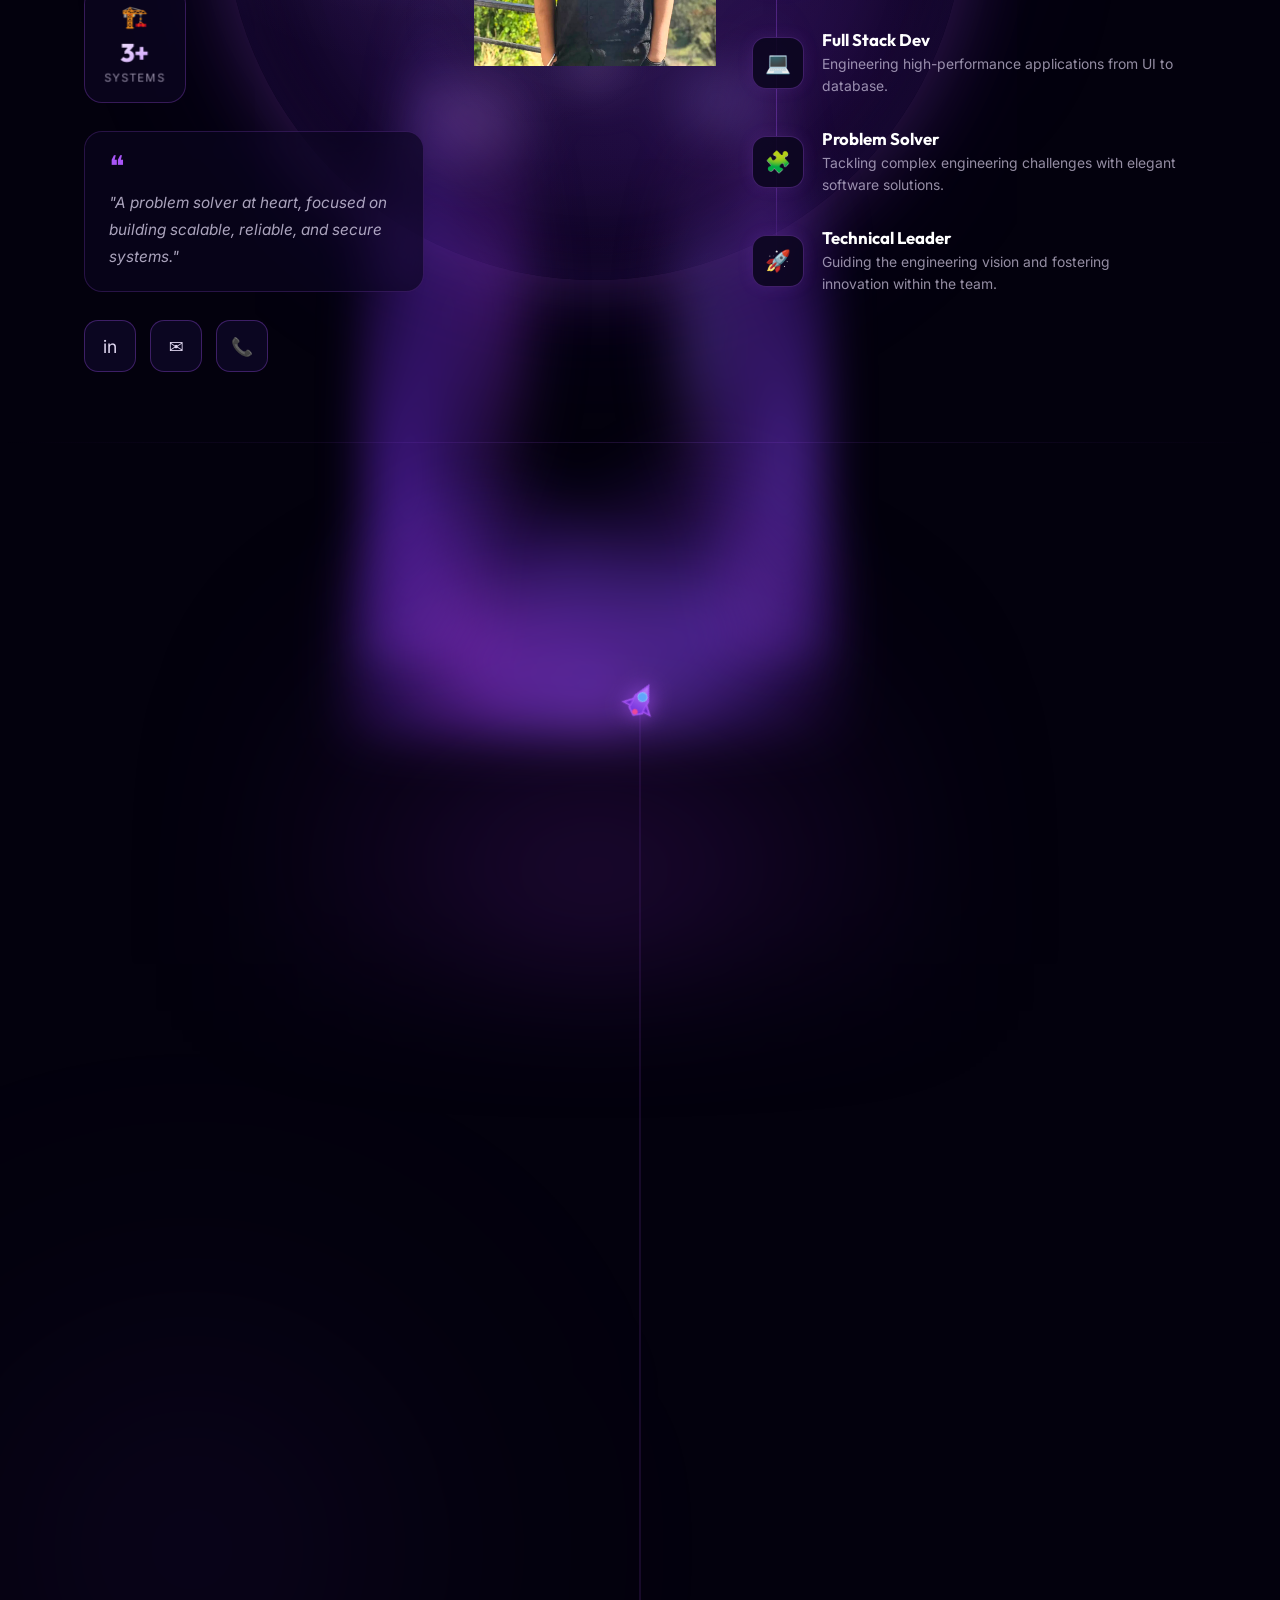
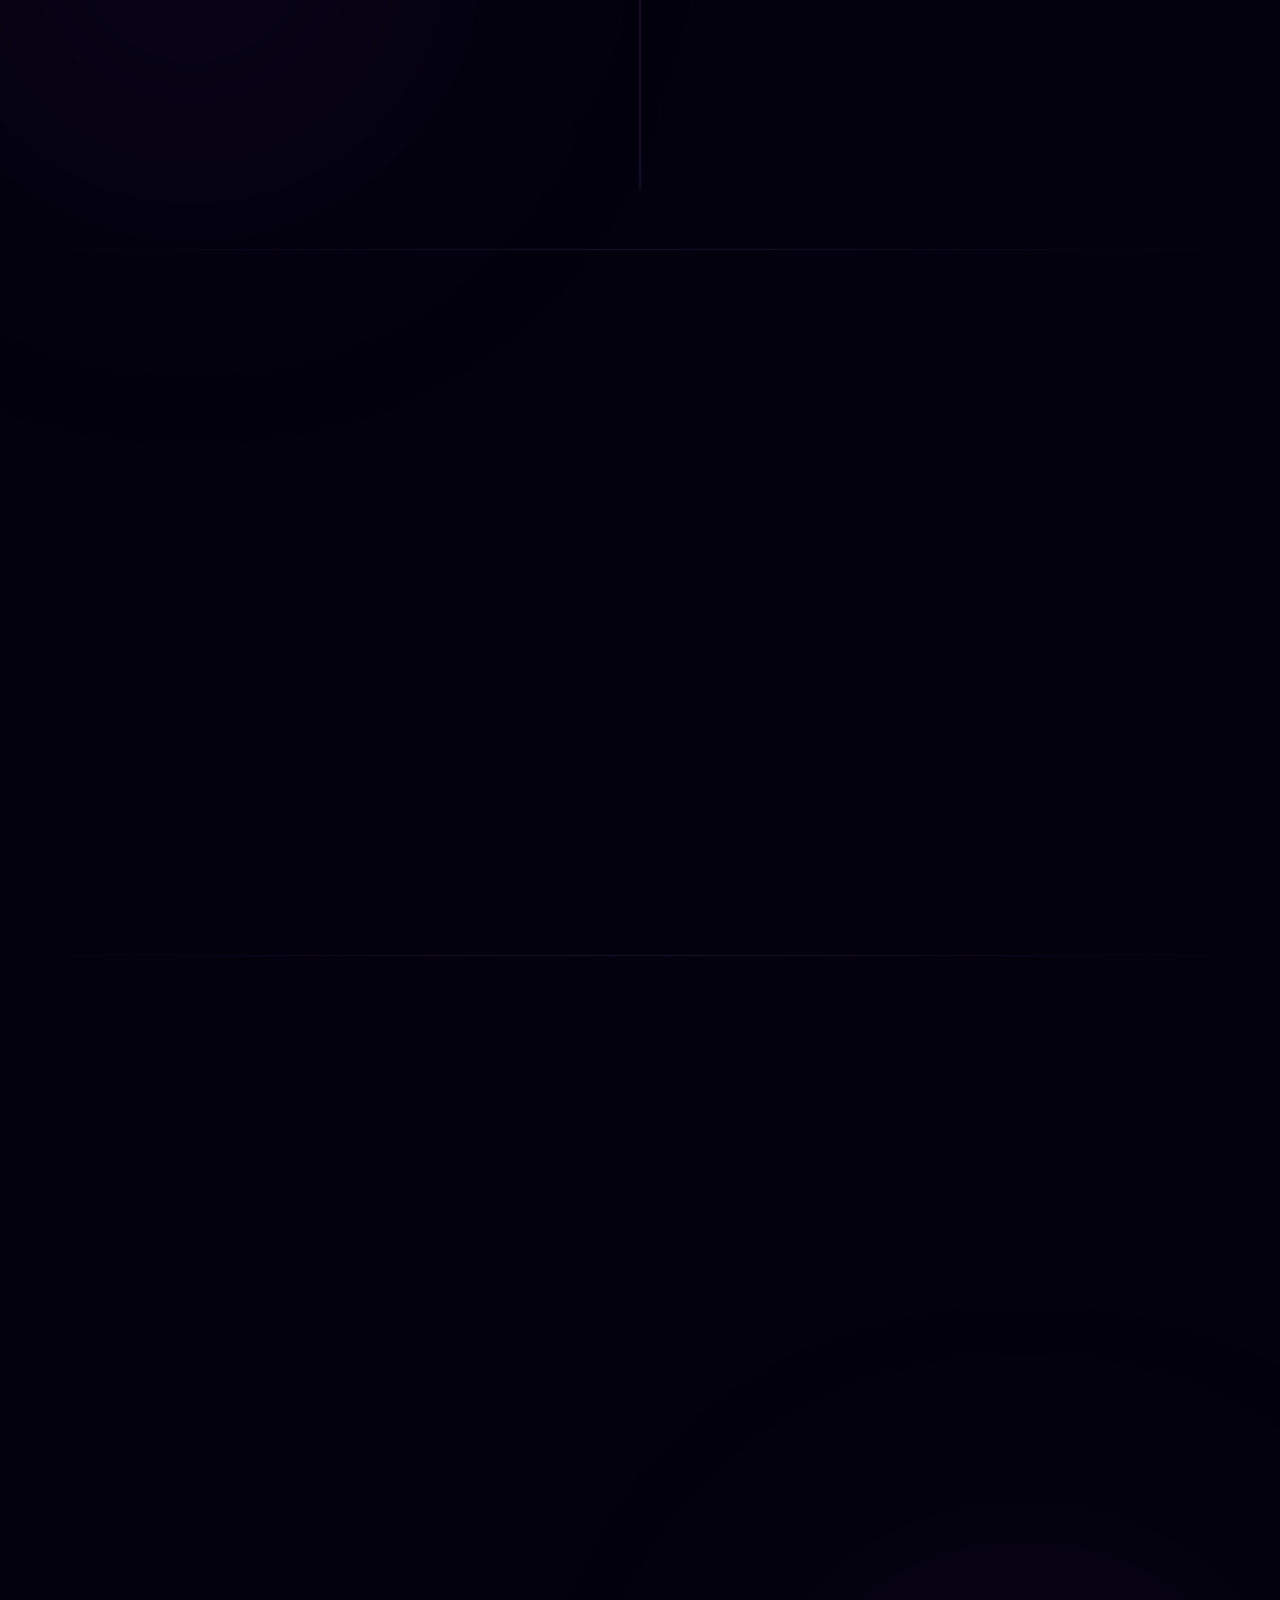
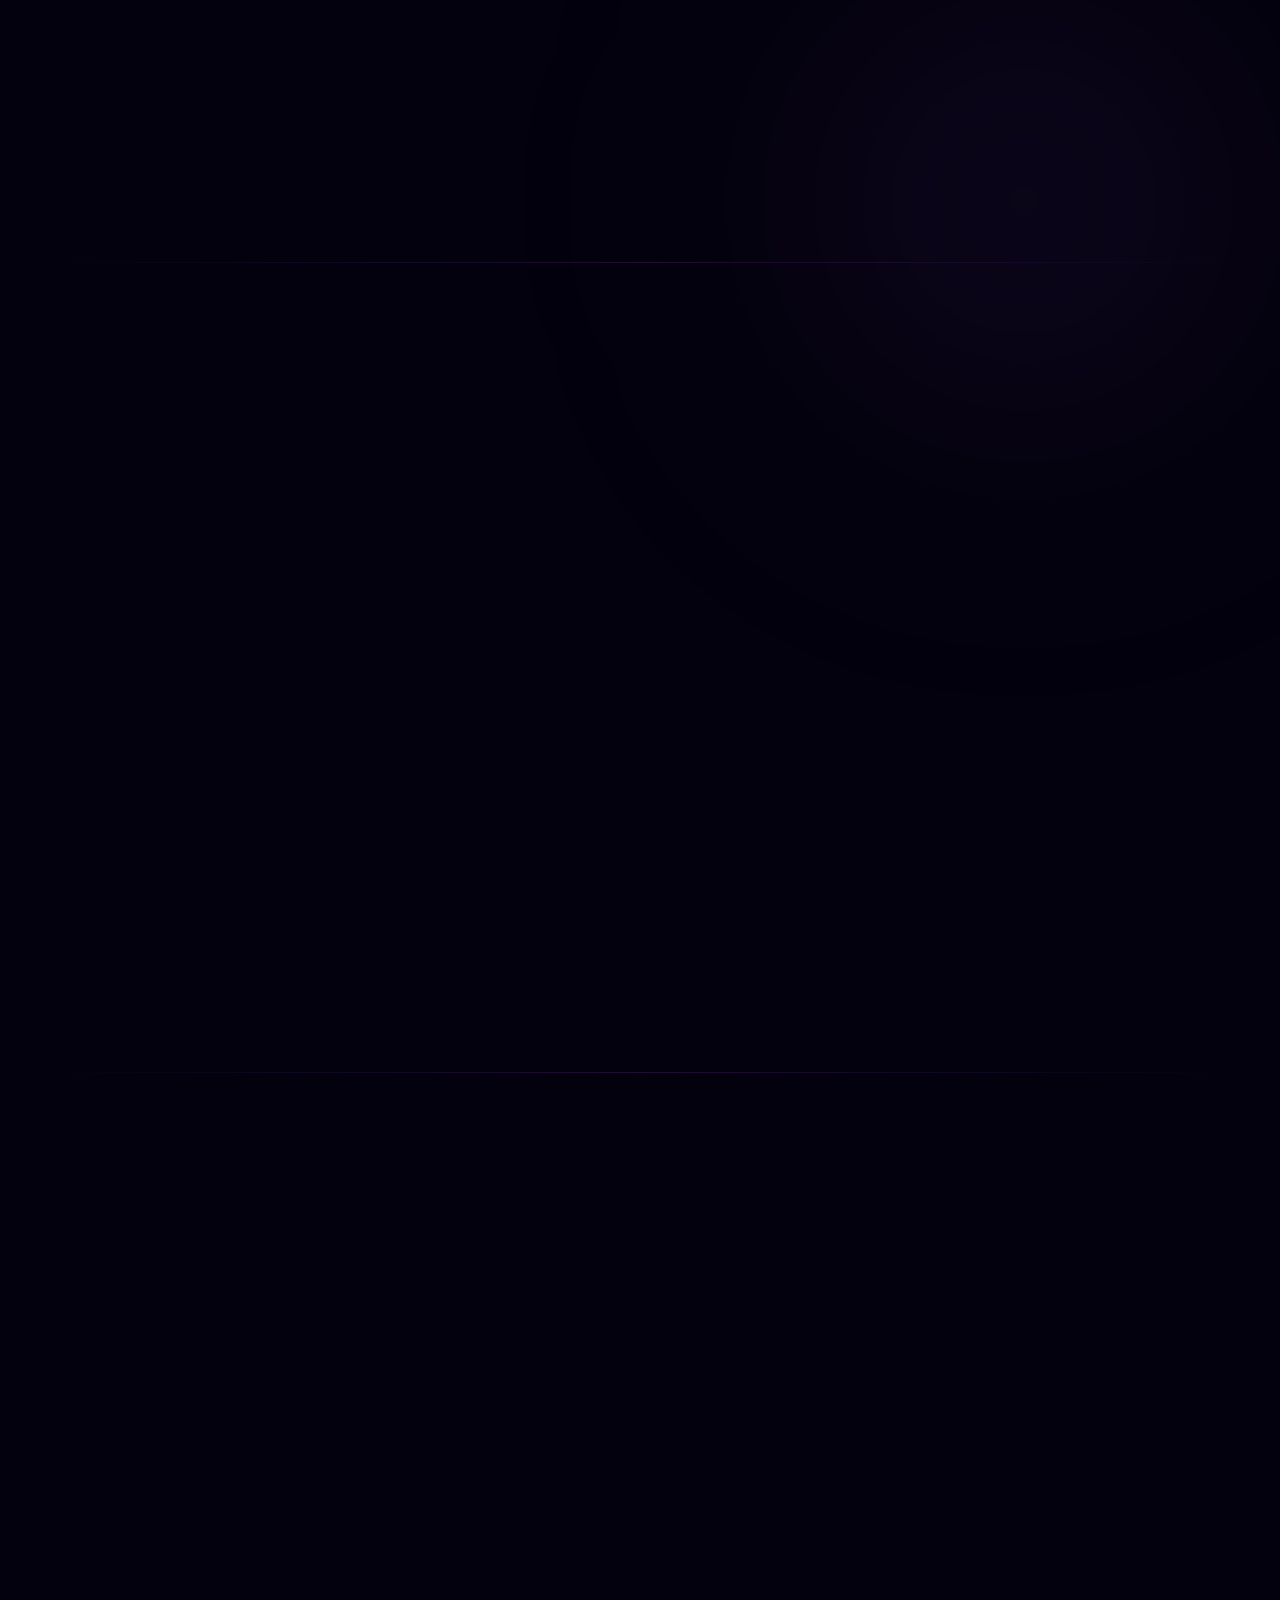
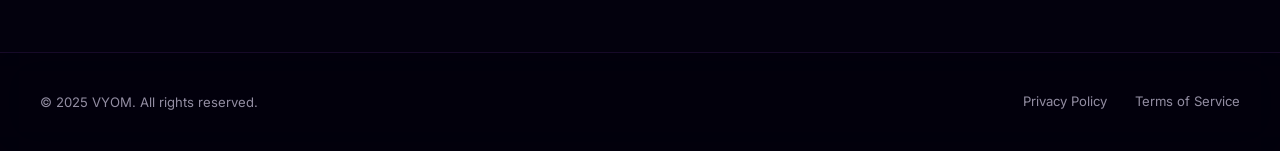
==== commit 247cbb5a: "fix: rename 'about us.html' to 'about_us.html' and fix navigation links to point to home page" ====
--- a/about_us.html
+++ b/about_us.html
@@ -1,1748 +1,4804 @@
 <!DOCTYPE html>
 <html lang="en">
 <head>
-  <meta charset="UTF-8"/>
-  <meta name="viewport" content="width=device-width, initial-scale=1.0"/>
-  <title>About Us — VYOM — Virtualized Youth Optimization & Mentorship</title>
-  <meta name="description" content="Discover the story and technology behind VYOM, a next-generation real-time classroom optimization and student mentorship platform."/>
-  <link rel="icon" type="image/svg+xml" href="/favicon.svg"/>
-  <link rel="manifest" href="/manifest.json"/>
-  <!-- OpenGraph Tags -->
-  <meta property="og:type" content="website"/>
-  <meta property="og:url" content="https://vyom.app/about"/>
-  <meta property="og:title" content="About Us — VYOM — Virtualized Youth Optimization & Mentorship"/>
-  <meta property="og:description" content="Discover the story and technology behind VYOM, a next-generation real-time classroom optimization and student mentorship platform."/>
-  <meta property="og:image" content="/favicon.svg"/>
-  <!-- Twitter Card Tags -->
-  <meta name="twitter:card" content="summary_large_image"/>
-  <meta name="twitter:url" content="https://vyom.app/about"/>
-  <meta name="twitter:title" content="About Us — VYOM — Virtualized Youth Optimization & Mentorship"/>
-  <meta name="twitter:description" content="Discover the story and technology behind VYOM, a next-generation real-time classroom optimization and student mentorship platform."/>
-  <meta name="twitter:image" content="/favicon.svg"/>
-  <link rel="preconnect" href="https://fonts.googleapis.com"/>
-  <link rel="preconnect" href="https://fonts.gstatic.com" crossorigin/>
-  <link href="https://fonts.googleapis.com/css2?family=Inter:wght@300;400;500;600;700;800;900&family=Playfair+Display:ital,wght@0,400;0,500;0,600;0,700;0,800;1,400;1,500&display=swap" rel="stylesheet"/>
+  <meta charset="UTF-8" />
+  <meta name="viewport" content="width=device-width, initial-scale=1.0" />
+  <title>About Us — VYOM — Virtualized Youth Optimization &amp; Mentorship</title>
+  <meta name="description" content="Discover the story and technology behind VYOM, a next-generation real-time classroom optimization and student mentorship platform." />
+  <link rel="preconnect" href="https://fonts.googleapis.com" />
+  <link rel="preconnect" href="https://fonts.gstatic.com" crossorigin />
+  <link href="https://fonts.googleapis.com/css2?family=Inter:wght@300;400;500;600;700&family=Outfit:wght@300;400;500;600;700;800;900&family=Playfair+Display:ital,wght@1,400&display=swap" rel="stylesheet" />
+
   <style>
-    *,*::before,*::after{box-sizing:border-box;margin:0;padding:0}
-    :root{
-      --bg:#09090b;--surface:#111113;--surface2:#18181b;--surface3:#1f1f23;
-      --border:rgba(255,255,255,0.06);--border2:rgba(255,255,255,0.1);--border3:rgba(255,255,255,0.15);
-      --accent:#7c3aed;--accent2:#8b5cf6;--accent3:#a78bfa;
-      --cyan:#22d3ee;--emerald:#34d399;--rose:#fb7185;--amber:#fbbf24;
-      --white:#fafafa;--text:#e4e4e7;--muted:#a1a1aa;--dim:#52525b;--line:#27272a;
-      --font:'Inter',system-ui,-apple-system,sans-serif;
-      --serif:'Playfair Display',Georgia,serif;
-    }
-    html{scroll-behavior:smooth}
-    body{background:var(--bg);color:var(--text);font-family:var(--font);overflow-x:hidden;line-height:1.7;-webkit-font-smoothing:antialiased}
-    ::selection{background:rgba(124,58,237,0.3);color:#fff}
-    ::-webkit-scrollbar{width:5px}::-webkit-scrollbar-track{background:var(--bg)}
-    ::-webkit-scrollbar-thumb{background:var(--border2);border-radius:10px}
-    a{color:inherit;text-decoration:none}
-
-    /* ═══ NAV ═══ */
-    .nav{position:fixed;top:0;left:0;right:0;z-index:1000;transition:all .4s}
-    .nav.scrolled{background:rgba(9,9,11,0.85);backdrop-filter:blur(20px);-webkit-backdrop-filter:blur(20px);border-bottom:1px solid var(--border)}
-    .nav-inner{width:min(96vw,1800px);margin:0 auto;padding:0 clamp(20px,3vw,48px);display:flex;align-items:center;justify-content:space-between;height:72px}
-    .nav-brand{display:flex;align-items:center;gap:12px}
-    .nav-brand-icon{width:38px;height:38px;border-radius:10px;background:linear-gradient(135deg,var(--accent),#6d28d9);display:flex;align-items:center;justify-content:center;font-size:1rem;box-shadow:0 4px 12px rgba(124,58,237,0.3);transition:transform .3s}
-    .nav-brand:hover .nav-brand-icon{transform:rotate(-10deg) scale(1.1)}
-    .nav-brand-name{font-weight:700;font-size:1.15rem;color:var(--white);letter-spacing:-0.02em}
-    .nav-center{display:flex;gap:2px}
-    .nav-link{padding:10px 20px;border-radius:12px;font-size:0.85rem;font-weight:600;color:var(--muted);transition:all .3s cubic-bezier(0.16,1,0.3,1);letter-spacing:0.02em;position:relative;overflow:hidden}
-    .nav-link::before{content:'';position:absolute;inset:0;background:linear-gradient(135deg,rgba(124,58,237,0.1),rgba(34,211,238,0.1));opacity:0;transition:opacity .3s;border-radius:12px}
-    .nav-link:hover{color:var(--white);transform:translateY(-2px);box-shadow:0 4px 12px rgba(124,58,237,0.2)}
-    .nav-link:hover::before{opacity:1}
-    .nav-link.active{color:var(--white);background:linear-gradient(135deg,rgba(124,58,237,0.15),rgba(34,211,238,0.1));box-shadow:0 0 20px rgba(124,58,237,0.15),inset 0 1px 0 rgba(255,255,255,0.1)}
-    .nav-link::after{content:'';position:absolute;bottom:4px;left:50%;width:0;height:2px;background:linear-gradient(90deg,var(--accent2),var(--cyan));border-radius:2px;transition:all .3s;transform:translateX(-50%);box-shadow:0 0 8px var(--accent2)}
-    .nav-link.active::after{width:24px}
-    .nav-link .nav-icon{display:inline-block;margin-right:6px;font-size:0.9rem;transition:transform .3s}
-    .nav-link:hover .nav-icon{transform:scale(1.2) rotate(-5deg)}
-    .nav-right{display:flex;align-items:center;gap:12px}
-    .nav-back{padding:10px 22px;border-radius:12px;font-size:0.85rem;font-weight:600;color:var(--white);border:1px solid rgba(124,58,237,0.3);background:linear-gradient(135deg,rgba(124,58,237,0.12),rgba(34,211,238,0.08));transition:all .3s cubic-bezier(0.16,1,0.3,1);letter-spacing:0.02em;position:relative;overflow:hidden}
-    .nav-back::before{content:'';position:absolute;inset:0;background:linear-gradient(135deg,rgba(124,58,237,0.2),rgba(34,211,238,0.15));opacity:0;transition:opacity .3s}
-    .nav-back:hover{transform:translateY(-2px);box-shadow:0 4px 16px rgba(124,58,237,0.3),0 0 20px rgba(34,211,238,0.15);border-color:rgba(124,58,237,0.5)}
-    .nav-back:hover::before{opacity:1}
-    .nav-theme-toggle{padding:10px 14px;border-radius:12px;border:1px solid rgba(255,255,255,0.14);background:rgba(255,255,255,0.08);color:var(--white);font-size:0.88rem;cursor:pointer;transition:all .3s ease}
-    .nav-theme-toggle:hover{transform:translateY(-2px);background:rgba(255,255,255,0.14);border-color:rgba(255,255,255,0.2)}
-    .light .nav-theme-toggle{color:var(--text);background:rgba(255,255,255,0.9);border-color:rgba(148,115,26,0.18)}
-    .nav-mobile{display:none;background:none;border:none;color:var(--muted);cursor:pointer;padding:8px}
-
-    body.light{--bg:#fbf5ed;--surface:#fffdf9;--surface2:#f4ede3;--surface3:#efe6d9;--border:rgba(149,120,72,0.2);--border2:rgba(149,120,72,0.12);--border3:rgba(149,120,72,0.15);--accent:#8b5f29;--accent2:#a6783c;--accent3:#b78e50;--cyan:#0ea5e9;--emerald:#4d7c0f;--rose:#c2410c;--amber:#d97706;--white:#1f2937;--text:#1f2937;--muted:#6b5841;--dim:#7c6a57;--line:#d6b892}
-    .light .nav.scrolled{background:rgba(255,255,255,0.92);border-bottom-color:rgba(209,213,219,0.5)}
-    .light .nav-link{color:var(--muted)}
-    .light .nav-link:hover{color:var(--text);box-shadow:0 4px 12px rgba(167,139,106,0.18)}
-    .light .nav-link.active{background:rgba(251,191,127,0.18);color:var(--text)}
-    .light .nav-back{color:var(--text);background:rgba(255,255,255,0.9);border-color:rgba(149,120,72,0.2)}
-    .light .nav-back:hover{box-shadow:0 4px 16px rgba(167,139,106,0.18);border-color:rgba(149,120,72,0.3)}
-
-    /* ═══ HERO ═══ */
-    .hero{min-height:100vh;display:flex;align-items:center;position:relative;overflow:hidden;padding-top:72px}
-    #particleCanvas{position:absolute;inset:0;pointer-events:none;z-index:1}
-    .hero-bg{position:absolute;inset:0;pointer-events:none}
-    .hero-bg::before{content:'';position:absolute;top:0;left:50%;transform:translateX(-50%);width:800px;height:800px;background:radial-gradient(circle,rgba(124,58,237,0.08) 0%,transparent 70%);pointer-events:none}
-    .hero-orb{position:absolute;border-radius:50%;filter:blur(60px);opacity:0.4;animation:orbFloat 20s ease-in-out infinite}
-    .hero-orb.o1{width:600px;height:600px;background:rgba(124,58,237,0.14);top:-15%;right:2%;animation-delay:0s}
-    .hero-orb.o2{width:360px;height:360px;background:rgba(34,211,238,0.1);bottom:5%;left:2%;animation-delay:-7s}
-    .hero-orb.o3{width:260px;height:260px;background:rgba(251,113,133,0.07);top:45%;right:28%;animation-delay:-14s}
-    @keyframes orbFloat{0%,100%{transform:translate(0,0) scale(1)}25%{transform:translate(30px,-40px) scale(1.1)}50%{transform:translate(-20px,30px) scale(0.9)}75%{transform:translate(40px,20px) scale(1.05)}}
-    .hero-grid{position:absolute;inset:0;background-image:linear-gradient(var(--border) 1px,transparent 1px),linear-gradient(90deg,var(--border) 1px,transparent 1px);background-size:80px 80px;opacity:0.3;mask-image:radial-gradient(ellipse 80% 60% at 50% 50%,black,transparent);-webkit-mask-image:radial-gradient(ellipse 80% 60% at 50% 50%,black,transparent)}
-    .hero-content{width:min(96vw,1800px);margin:0 auto;padding:0 clamp(20px,3vw,48px);position:relative;z-index:10}
-    .hero-eyebrow{display:inline-flex;align-items:center;gap:10px;margin-bottom:40px}
-    .hero-eyebrow .line{width:32px;height:1px;background:var(--accent2);animation:lineExpand 1s ease-out forwards;transform-origin:left}
-    @keyframes lineExpand{0%{transform:scaleX(0)}100%{transform:scaleX(1)}}
-    .hero-eyebrow span{font-size:0.72rem;font-weight:600;letter-spacing:0.2em;text-transform:uppercase;color:var(--accent3)}
-    .hero h1{font-family:var(--serif);font-size:clamp(3rem,7vw,5.5rem);font-weight:400;line-height:1.08;letter-spacing:-0.02em;color:var(--white);margin-bottom:32px;max-width:clamp(680px,62vw,1060px)}
-    .hero h1 .word{display:inline-block;opacity:0;transform:translateY(40px);animation:wordReveal 0.8s cubic-bezier(0.16,1,0.3,1) forwards;margin-right:0.25em}
-    @keyframes wordReveal{to{opacity:1;transform:translateY(0)}}
-    .hero h1 em{font-style:italic;background:linear-gradient(135deg,var(--accent3),var(--cyan));-webkit-background-clip:text;-webkit-text-fill-color:transparent;background-clip:text;animation:gradShift 4s ease-in-out infinite}
-    @keyframes gradShift{0%,100%{filter:hue-rotate(0deg)}50%{filter:hue-rotate(30deg)}}
-    .hero-desc{font-size:1.1rem;color:var(--muted);max-width:clamp(440px,38vw,660px);line-height:1.8;margin-bottom:48px;font-weight:300;opacity:0;animation:fadeUp 1s 1.2s cubic-bezier(0.16,1,0.3,1) forwards}
-    @keyframes fadeUp{to{opacity:1;transform:translateY(0)}}
-    .hero-desc,.hero-meta{transform:translateY(20px)}
-    .hero-meta{display:flex;gap:40px;padding-top:40px;border-top:1px solid var(--border);opacity:0;animation:fadeUp 1s 1.5s cubic-bezier(0.16,1,0.3,1) forwards}
-    .hero-meta-item{display:flex;flex-direction:column;gap:4px}
-    .hero-meta-num{font-family:var(--serif);font-size:2.2rem;font-weight:500;color:var(--white);letter-spacing:-0.02em}
-    .hero-meta-label{font-size:0.75rem;color:var(--dim);font-weight:500;letter-spacing:0.05em;text-transform:uppercase}
-    .hero-scroll{position:absolute;bottom:40px;left:50%;transform:translateX(-50%);display:flex;flex-direction:column;align-items:center;gap:8px;color:var(--dim);font-size:0.7rem;letter-spacing:0.15em;text-transform:uppercase;z-index:10}
-    .hero-scroll .arrow{width:1px;height:40px;background:linear-gradient(to bottom,var(--dim),transparent);animation:scrollArrow 2s infinite}
-    @keyframes scrollArrow{0%{opacity:1;transform:scaleY(1)}50%{opacity:0.3;transform:scaleY(0.5)}100%{opacity:1;transform:scaleY(1)}}
-
-    /* Neural Network SVG */
-    .hero-neural{position:absolute;right:-1%;top:50%;transform:translateY(-50%);width:clamp(400px,34vw,520px);height:clamp(400px,34vw,520px);opacity:0.65;z-index:2;pointer-events:none}
-    .neural-line{stroke:rgba(124,58,237,0.15);stroke-width:1;animation:neuralPulse 3s ease-in-out infinite}
-    .neural-node{fill:var(--accent2);animation:nodePulse 2s ease-in-out infinite}
-    .neural-node.bright{fill:var(--cyan)}
-    @keyframes neuralPulse{0%,100%{opacity:0.3}50%{opacity:0.8}}
-    @keyframes nodePulse{0%,100%{r:3;opacity:0.5}50%{r:5;opacity:1}}
-
-    /* ═══ SECTION COMMON ═══ */
-    .section{padding:140px 0;position:relative}
-    .section-inner{width:min(96vw,1800px);margin:0 auto;padding:0 clamp(20px,3vw,48px)}
-    .section-head{margin-bottom:80px}
-    /* Asymmetric section-head positioning: break the "everything perfectly centered" syndrome */
-    #features .section-head{padding-left:clamp(0px,2vw,40px)}
-    #tech .section-head{padding-left:0}
-    #mission .section-head{padding-left:0}
-    .section-eyebrow{font-size:0.7rem;font-weight:600;letter-spacing:0.2em;text-transform:uppercase;color:var(--accent3);margin-bottom:16px;display:flex;align-items:center;gap:12px}
-    .section-eyebrow::before{content:'';width:40px;height:1px;background:var(--accent2)}
-    .section-title{font-family:var(--serif);font-size:clamp(2rem,4vw,3.5rem);font-weight:400;color:var(--white);line-height:1.2;letter-spacing:-0.01em;max-width:clamp(600px,52vw,920px)}
-    .section-title em{font-style:italic;color:var(--accent3)}
-    .section-desc{font-size:1rem;color:var(--muted);max-width:clamp(440px,44vw,700px);line-height:1.8;margin-top:20px;font-weight:300}
-    .divider{width:100%;height:1px;background:var(--border);position:relative}
-    .divider::before{content:'';position:absolute;top:-1px;left:0;width:80px;height:3px;background:linear-gradient(90deg,var(--accent),transparent);border-radius:3px}
-
-    /* ═══ STATS ═══ */
-    .stats-strip{border-top:1px solid var(--border);border-bottom:1px solid var(--border);padding:60px 0;background:var(--surface);position:relative;overflow:hidden}
-    .stats-strip::before{content:'';position:absolute;top:0;left:-100%;width:100%;height:100%;background:linear-gradient(90deg,transparent,rgba(124,58,237,0.03),transparent);animation:shimmer 4s infinite}
-    @keyframes shimmer{0%{left:-100%}100%{left:100%}}
-    .stats-grid{width:min(96vw,1800px);margin:0 auto;padding:0 clamp(20px,3vw,48px);display:grid;grid-template-columns:repeat(4,1fr);gap:0}
-    .stat-item{padding:0 40px;border-right:1px solid var(--border);text-align:center;position:relative}
-    .stat-item:first-child{padding-left:0}
-    .stat-item:last-child{border-right:none;padding-right:0}
-    .stat-number{font-family:var(--serif);font-size:3rem;font-weight:500;color:var(--white);letter-spacing:-0.03em;line-height:1}
-    .stat-number .unit{font-size:1.5rem;color:var(--accent3);font-weight:400}
-    .stat-text{font-size:0.78rem;color:var(--dim);font-weight:500;letter-spacing:0.08em;text-transform:uppercase;margin-top:10px}
-
-    /* ══════════════════════════════════════════
-       FOUNDERS — CINEMATIC CYBERPUNK REDESIGN v2
-    ══════════════════════════════════════════ */
-    :root{
-      --gp:#7c3aed;--gc:#22d3ee;
-      --gp2:#a78bfa;--gc2:#67e8f9;
-      --glow-p:rgba(124,58,237,0.6);
-      --glow-c:rgba(34,211,238,0.6);
-    }
-
-    /* ══ FOUNDERS SECTION — COMPLETE CINEMATIC REDESIGN ══ */
-    #founders{position:relative;overflow:hidden;padding:120px 0 160px}
-
-    /* ── Background layers ── */
-    .founders-bg{position:absolute;inset:0;pointer-events:none;z-index:0}
-    .founders-bg canvas{position:absolute;inset:0;width:100%;height:100%}
-    .founders-bg .fog{position:absolute;inset:0}
-    .founders-bg .fog::before{content:'';position:absolute;top:10%;left:-15%;width:55%;height:60%;background:radial-gradient(circle,rgba(124,58,237,0.08) 0%,transparent 70%);animation:fogDrift 15s ease-in-out infinite}
-    .founders-bg .fog::after{content:'';position:absolute;top:45%;right:-10%;width:50%;height:55%;background:radial-gradient(circle,rgba(34,211,238,0.07) 0%,transparent 70%);animation:fogDrift 18s ease-in-out infinite reverse}
-    @keyframes fogDrift{0%,100%{transform:translate(0,0) scale(1)}50%{transform:translate(40px,-30px) scale(1.1)}}
-
-    /* Cinematic scan lines */
-    .founders-scan-lines{position:absolute;inset:0;background:repeating-linear-gradient(0deg,transparent,transparent 3px,rgba(255,255,255,0.006) 3px,rgba(255,255,255,0.006) 4px);pointer-events:none;z-index:1;animation:scanShift 12s linear infinite}
-    @keyframes scanShift{0%{background-position:0 0}100%{background-position:0 100px}}
-
-    /* Animated grid */
-    .founders-neural-grid{position:absolute;inset:0;pointer-events:none;z-index:0;opacity:0;background-image:linear-gradient(rgba(124,58,237,0.25) 1px,transparent 1px),linear-gradient(90deg,rgba(124,58,237,0.25) 1px,transparent 1px);background-size:60px 60px;mask-image:radial-gradient(ellipse 100% 90% at 50% 50%,black,transparent);-webkit-mask-image:radial-gradient(ellipse 100% 90% at 50% 50%,black,transparent);transition:opacity 2s cubic-bezier(0.16,1,0.3,1)}
-    .founders-neural-grid.fnd-revealed{opacity:0.18}
-
-    /* Depth lighting streaks */
-    .founders-streak{position:absolute;pointer-events:none;z-index:1}
-    .founders-streak.s1{top:15%;left:-5%;width:55%;height:1px;background:linear-gradient(90deg,transparent,rgba(124,58,237,0.15),transparent);animation:streakGlow 6s ease-in-out infinite;transform-origin:left}
-    .founders-streak.s2{bottom:20%;right:-5%;width:50%;height:1px;background:linear-gradient(270deg,transparent,rgba(34,211,238,0.12),transparent);animation:streakGlow 8s ease-in-out infinite 2s}
-    .founders-streak.s3{top:55%;left:15%;width:70%;height:1px;background:linear-gradient(90deg,transparent,rgba(167,139,250,0.08),transparent);animation:streakGlow 10s ease-in-out infinite 4s}
-    @keyframes streakGlow{0%,100%{opacity:0.3;transform:scaleX(0.7)}50%{opacity:1;transform:scaleX(1)}}
-
-    /* ── Section header ── */
-    .founders-header{text-align:center;margin-bottom:80px;position:relative;z-index:10;opacity:0;transform:translateY(30px);transition:opacity 1.2s cubic-bezier(0.16,1,0.3,1),transform 1.2s cubic-bezier(0.16,1,0.3,1)}
-    .founders-header.fnd-revealed{opacity:1;transform:translateY(0)}
-    .founders-pill{display:inline-flex;align-items:center;gap:8px;padding:6px 20px;border-radius:100px;border:1px solid rgba(124,58,237,0.4);background:rgba(124,58,237,0.08);backdrop-filter:blur(10px);font-size:0.65rem;font-weight:700;letter-spacing:0.2em;text-transform:uppercase;color:var(--gp2);margin-bottom:24px;animation:pillGlow 3s ease-in-out infinite}
-    @keyframes pillGlow{0%,100%{box-shadow:0 0 10px rgba(124,58,237,0.2),inset 0 0 10px rgba(124,58,237,0.05)}50%{box-shadow:0 0 20px rgba(124,58,237,0.4),0 0 40px rgba(124,58,237,0.15),inset 0 0 15px rgba(124,58,237,0.1)}}
-    .founders-pill::before{content:'';width:6px;height:6px;border-radius:50%;background:var(--gp2);box-shadow:0 0 6px var(--gp2);animation:dotBlink 2s ease-in-out infinite}
-    @keyframes dotBlink{0%,100%{opacity:1}50%{opacity:0.3}}
-    .founders-main-title{font-family:var(--serif);font-size:clamp(3rem,6vw,5.2rem);font-weight:400;color:var(--white);letter-spacing:-0.025em;line-height:1.1;margin-bottom:20px}
-    .founders-subtitle{font-size:1rem;color:var(--muted);font-weight:300;letter-spacing:0.02em}
-
-    /* ── Zigzag wrapper: break out of max-width container ── */
-    .founders-zigzag{
-      display:flex;flex-direction:column;gap:0;position:relative;z-index:10;
-      margin-left:calc(-1 * clamp(20px,3vw,48px));
-      margin-right:calc(-1 * clamp(20px,3vw,48px));
-      width:calc(100% + 2 * clamp(20px,3vw,48px));
-    }
-
-    /* ── Connector line between founders ── */
-    .founders-connector{position:relative;height:180px;display:flex;align-items:center;justify-content:center;z-index:5;overflow:visible}
-    .connector-svg{width:420px;height:180px;overflow:visible}
-    .connector-path{fill:none;stroke:url(#connectorGrad);stroke-width:2;stroke-dasharray:700;stroke-dashoffset:700;filter:drop-shadow(0 0 4px rgba(124,58,237,0.8)) drop-shadow(0 0 12px rgba(34,211,238,0.4));transition:stroke-dashoffset 2.5s cubic-bezier(0.16,1,0.3,1) 1.5s}
-    .connector-path.fnd-draw{stroke-dashoffset:0}
-    @keyframes connectorPulse{0%,100%{opacity:0.7;filter:drop-shadow(0 0 4px rgba(124,58,237,0.6))}50%{opacity:1;filter:drop-shadow(0 0 8px rgba(124,58,237,1)) drop-shadow(0 0 20px rgba(34,211,238,0.6))}}
-    .pulse-dot{animation:pulseDotMove 3s linear infinite;offset-path:path('M 20,160 C 20,80 400,100 400,20');offset-distance:0%}
-    @keyframes pulseDotMove{0%{offset-distance:0%;opacity:0}10%{opacity:1}90%{opacity:1}100%{offset-distance:100%;opacity:0}}
-    .pulse-dot2{animation:pulseDotMove 3s linear 1.5s infinite;offset-path:path('M 20,160 C 20,80 400,100 400,20');offset-distance:0%}
-
-    /* ══ CINEMATIC FOUNDER ROW — edge-to-edge layout ══ */
-    .founder-row{
-      position:relative;
-      display:flex;
-      align-items:center;
-      min-height:660px;
-      padding:40px 0;
-      opacity:0;
-      transition:opacity 1.4s cubic-bezier(0.16,1,0.3,1),transform 1.4s cubic-bezier(0.16,1,0.3,1);
-    }
-    .founder-row.is-visible{opacity:1;transform:translateX(0)!important}
-    .founder-row.from-right{transform:translateX(60px)}
-    .founder-row.from-left{transform:translateX(-60px)}
-
-    /* Founder 1: portrait on RIGHT edge, text center-left, tags on LEFT of portrait */
-    #founderRow1{justify-content:flex-start}
-    #founderRow1 .founder-text-side{
-      margin-left:clamp(32px,5.5vw,108px);
-      width:clamp(360px,40vw,640px);
-      flex-shrink:0;
-      position:relative;
-      z-index:15;
-    }
-    #founderRow1 .founder-portrait-side{
-      position:absolute;
-      right:-4vw;
-      top:50%;
-      transform:translateY(-50%);
-    }
-
-    /* Founder 2: portrait on LEFT edge, text center-right, tags on RIGHT of portrait */
-    #founderRow2{justify-content:flex-end}
-    #founderRow2 .founder-text-side{
-      margin-right:clamp(32px,5.5vw,108px);
-      width:clamp(360px,40vw,640px);
-      flex-shrink:0;
-      position:relative;
-      z-index:15;
-    }
-    #founderRow2 .founder-portrait-side{
-      position:absolute;
-      left:-4vw;
-      top:50%;
-      transform:translateY(-50%);
-    }
-
-    /* ══ Holographic portrait frame ══ */
-    .founder-portrait-side{display:flex;align-items:center;justify-content:center;position:relative}
-    .holo-frame-wrap{
-      position:relative;
-      width:clamp(420px,38vw,560px);
-      height:clamp(500px,46vw,660px);
-      display:flex;align-items:center;justify-content:center;flex-shrink:0;
-    }
-
-    /* Ambient aura — enhanced multi-layer */
-    .holo-aura{position:absolute;inset:-80px;border-radius:50%;filter:blur(90px);animation:auraPulse 5s ease-in-out infinite;pointer-events:none;opacity:0;transition:opacity 1.8s cubic-bezier(0.16,1,0.3,1) 0.4s}
-    .is-visible .holo-aura{opacity:1}
-    #founderRow1 .holo-aura{background:radial-gradient(circle,rgba(124,58,237,0.45) 0%,rgba(99,26,255,0.2) 40%,transparent 70%)}
-    #founderRow2 .holo-aura{background:radial-gradient(circle,rgba(34,211,238,0.4) 0%,rgba(6,182,212,0.18) 40%,transparent 70%)}
-    @keyframes auraPulse{0%,100%{transform:scale(0.88);opacity:0.7}50%{transform:scale(1.08);opacity:1}}
-
-    /* Secondary ambient ring */
-    .holo-aura2{position:absolute;inset:-30px;border-radius:50%;filter:blur(40px);pointer-events:none;opacity:0;transition:opacity 2s cubic-bezier(0.16,1,0.3,1) 0.8s;animation:aura2Pulse 7s ease-in-out infinite 1s}
-    .is-visible .holo-aura2{opacity:0.5}
-    #founderRow1 .holo-aura2{background:radial-gradient(circle,rgba(167,139,250,0.3) 0%,transparent 65%)}
-    #founderRow2 .holo-aura2{background:radial-gradient(circle,rgba(103,232,249,0.25) 0%,transparent 65%)}
-    @keyframes aura2Pulse{0%,100%{transform:scale(1) rotate(0deg)}50%{transform:scale(1.15) rotate(10deg)}}
-
-    .holo-platform{position:absolute;bottom:-10px;left:50%;transform:translateX(-50%);width:320px;height:28px;border-radius:50%;filter:blur(18px);animation:platformGlow 3s ease-in-out infinite;pointer-events:none}
-    #founderRow1 .holo-platform{background:rgba(124,58,237,0.7)}
-    #founderRow2 .holo-platform{background:rgba(34,211,238,0.6)}
-    @keyframes platformGlow{0%,100%{transform:translateX(-50%) scaleX(0.8);opacity:0.6}50%{transform:translateX(-50%) scaleX(1.3);opacity:1}}
-
-    .holo-frame{
-      position:relative;
-      width:clamp(320px,28vw,440px);
-      height:clamp(400px,36vw,540px);
-      animation:holoFloat 7s ease-in-out infinite;
-      will-change:transform;
-      opacity:0;
-      transform:scale(0.95);
-      transition:opacity 1.2s cubic-bezier(0.16,1,0.3,1) 0.6s, transform 1.4s cubic-bezier(0.16,1,0.3,1) 0.6s;
-    }
-    .is-visible .holo-frame{opacity:1;transform:scale(1)}
-    @keyframes holoFloat{0%,100%{transform:translateY(0) rotateX(0deg) scale(1)}50%{transform:translateY(-12px) rotateX(1.5deg) scale(1.005)}}
-
-    .holo-img{width:100%;height:100%;object-fit:cover;object-position:top center;display:block;position:relative;z-index:4;border-radius:4px;filter:brightness(1.06) contrast(1.1) saturate(1.05)}
-
-    /* HUD overlay lines */
-    .hud-lines{position:absolute;inset:0;z-index:5;pointer-events:none}
-    .hud-line{position:absolute;background:currentColor;opacity:0;transition:opacity 1s cubic-bezier(0.16,1,0.3,1)}
-    .is-visible .hud-line{opacity:0.25}
-    .hud-line.h1{top:28%;left:0;right:0;height:1px;background:linear-gradient(90deg,transparent,rgba(255,255,255,0.3),transparent)}
-    .hud-line.h2{top:72%;left:0;right:0;height:1px;background:linear-gradient(90deg,transparent,rgba(255,255,255,0.2),transparent)}
-    .hud-line.v1{left:22%;top:0;bottom:0;width:1px;background:linear-gradient(180deg,transparent,rgba(255,255,255,0.2),transparent)}
-    .hud-line.v2{left:78%;top:0;bottom:0;width:1px;background:linear-gradient(180deg,transparent,rgba(255,255,255,0.15),transparent)}
-
-    /* Scan line — upgraded */
-    .holo-scan{position:absolute;left:0;right:0;height:3px;top:-3px;z-index:6;border-radius:2px;animation:scanMove 4s cubic-bezier(0.4,0,0.6,1) infinite;pointer-events:none;opacity:0.7}
-    #founderRow1 .holo-scan{background:linear-gradient(90deg,transparent,rgba(167,139,250,0.8),rgba(124,58,237,0.4),rgba(167,139,250,0.8),transparent);box-shadow:0 0 12px rgba(124,58,237,0.9),0 0 24px rgba(124,58,237,0.4)}
-    #founderRow2 .holo-scan{background:linear-gradient(90deg,transparent,rgba(103,232,249,0.8),rgba(34,211,238,0.4),rgba(103,232,249,0.8),transparent);box-shadow:0 0 12px rgba(34,211,238,0.9),0 0 24px rgba(34,211,238,0.4)}
-    @keyframes scanMove{0%{top:-3px;opacity:0}8%{opacity:0.8}92%{opacity:0.8}100%{top:calc(100% + 3px);opacity:0}}
-
-    /* Corner accents — enhanced */
-    .holo-corner{position:absolute;width:22px;height:22px;z-index:7;pointer-events:none;opacity:0;transition:opacity 0.8s cubic-bezier(0.16,1,0.3,1)}
-    .is-visible .holo-corner{opacity:1}
-    .holo-corner.tl{top:0;left:0;border-top:2px solid;border-left:2px solid}
-    .holo-corner.tr{top:0;right:0;border-top:2px solid;border-right:2px solid}
-    .holo-corner.bl{bottom:0;left:0;border-bottom:2px solid;border-left:2px solid}
-    .holo-corner.br{bottom:0;right:0;border-bottom:2px solid;border-right:2px solid}
-    #founderRow1 .holo-corner{border-color:var(--gp2);box-shadow:-2px -2px 12px rgba(124,58,237,0.7)}
-    #founderRow2 .holo-corner{border-color:var(--gc2);box-shadow:-2px -2px 12px rgba(34,211,238,0.7)}
-    .holo-corner.tr,.holo-corner.br{box-shadow:2px -2px 12px rgba(124,58,237,0.5)}
-    #founderRow2 .holo-corner.tr,#founderRow2 .holo-corner.br{box-shadow:2px -2px 12px rgba(34,211,238,0.5)}
-
-    /* Octagonal SVG border */
-    .holo-border-svg{position:absolute;inset:-3px;width:calc(100% + 6px);height:calc(100% + 6px);z-index:6;pointer-events:none;overflow:visible;opacity:0;transition:opacity 1s cubic-bezier(0.16,1,0.3,1) 0.9s}
-    .is-visible .holo-border-svg{opacity:1}
-    #founderRow1 .holo-border-main{stroke:url(#framePurple);filter:drop-shadow(0 0 8px rgba(124,58,237,0.9)) drop-shadow(0 0 20px rgba(124,58,237,0.4))}
-    #founderRow2 .holo-border-main{stroke:url(#frameCyan);filter:drop-shadow(0 0 8px rgba(34,211,238,0.9)) drop-shadow(0 0 20px rgba(34,211,238,0.4))}
-    .holo-border-main{fill:none;stroke-width:1.5;animation:borderPulse 3.5s ease-in-out infinite}
-    @keyframes borderPulse{0%,100%{opacity:0.7}50%{opacity:1}}
-
-    /* Glow backdrop inside frame */
-    .holo-glow-backdrop{position:absolute;inset:0;z-index:3;pointer-events:none;opacity:0.08}
-    #founderRow1 .holo-glow-backdrop{background:radial-gradient(circle at 50% 30%,rgba(124,58,237,0.6),transparent 70%)}
-    #founderRow2 .holo-glow-backdrop{background:radial-gradient(circle at 50% 30%,rgba(34,211,238,0.5),transparent 70%)}
-
-    /* ══ SEMICIRCLE SKILL ARC — REDESIGNED ══ */
-    /* Founder 1: arc to the LEFT of the portrait (tags come BEFORE portrait in visual flow) */
-    /* Founder 2: arc to the RIGHT of the portrait */
-    .skill-arc-container{
-      position:absolute;
-      z-index:20;
-      pointer-events:none;
-    }
-    /* Founder 1 arc: to the LEFT of the portrait */
-    #founderRow1 .skill-arc-container{
-      left:-290px;
-      top:50%;
-      transform:translateY(-50%);
-      width:300px;
-      height:520px;
-    }
-    /* Founder 2 arc: to the RIGHT of the portrait */
-    #founderRow2 .skill-arc-container{
-      right:-290px;
-      top:50%;
-      transform:translateY(-50%);
-      width:300px;
-      height:520px;
-    }
-    .skill-arc-svg{position:absolute;inset:0;width:100%;height:100%;overflow:visible}
-
-    /* Arc path animation: draw on reveal */
-    .arc-path{fill:none;stroke-width:1.5;stroke-dasharray:600;stroke-dashoffset:600;transition:stroke-dashoffset 2s cubic-bezier(0.16,1,0.3,1) 0.8s}
-    .is-visible .arc-path{stroke-dashoffset:0}
-    #founderRow1 .arc-path{stroke:rgba(124,58,237,0.5)}
-    #founderRow2 .arc-path{stroke:rgba(34,211,238,0.45)}
-    @keyframes arcPulse{0%,100%{opacity:0.6}50%{opacity:1}}
-    .arc-path.arc-anim{animation:arcPulse 3s ease-in-out 2.8s infinite}
-
-    /* Arc connector dots */
-    .arc-dot{r:4.5;opacity:0;transition:opacity 0.5s cubic-bezier(0.16,1,0.3,1)}
-    #founderRow1 .arc-dot{fill:#a78bfa;filter:drop-shadow(0 0 6px rgba(124,58,237,1))}
-    #founderRow2 .arc-dot{fill:#67e8f9;filter:drop-shadow(0 0 6px rgba(34,211,238,1))}
-    @keyframes arcDotPulse{0%,100%{r:4;opacity:0.85}50%{r:6;opacity:1}}
-
-    /* Horizontal connector lines in SVG */
-    .arc-hline{opacity:0;transition:opacity 0.5s cubic-bezier(0.16,1,0.3,1)}
-
-    /* Skill tag wrappers */
-    .skill-tag-wrap{position:absolute;pointer-events:auto;opacity:0;transition:opacity 0.6s cubic-bezier(0.16,1,0.3,1),transform 0.8s cubic-bezier(0.16,1,0.3,1)}
-
-    .skill-tag{
-      display:flex;align-items:center;gap:9px;
-      padding:8px 14px 8px 10px;
-      border-radius:100px;
-      font-size:0.73rem;font-weight:600;
-      white-space:nowrap;cursor:default;
-      backdrop-filter:blur(16px);
-      transition:transform .35s cubic-bezier(0.16,1,0.3,1),box-shadow .35s;
-    }
-    #founderRow1 .skill-tag{background:rgba(10,5,30,0.88);border:1px solid rgba(124,58,237,0.45);color:var(--gp2);box-shadow:0 0 14px rgba(124,58,237,0.18),inset 0 1px 0 rgba(167,139,250,0.12)}
-    #founderRow2 .skill-tag{background:rgba(5,15,30,0.88);border:1px solid rgba(34,211,238,0.4);color:var(--gc2);box-shadow:0 0 14px rgba(34,211,238,0.15),inset 0 1px 0 rgba(103,232,249,0.12)}
-    .skill-tag:hover{transform:scale(1.1) translateX(-3px)}
-    #founderRow1 .skill-tag:hover{box-shadow:0 0 28px rgba(124,58,237,0.55),0 0 50px rgba(124,58,237,0.2)}
-    #founderRow2 .skill-tag:hover{box-shadow:0 0 28px rgba(34,211,238,0.5),0 0 50px rgba(34,211,238,0.2)}
-
-    .skill-tag-icon{
-      width:26px;height:26px;border-radius:50%;
-      display:flex;align-items:center;justify-content:center;
-      font-size:11px;flex-shrink:0;
-    }
-    #founderRow1 .skill-tag-icon{background:rgba(124,58,237,0.22)}
-    #founderRow2 .skill-tag-icon{background:rgba(34,211,238,0.18)}
-
-    /* Asymmetric frame border */
-    .holo-border-svg{position:absolute;inset:-8px;z-index:5;pointer-events:none}
-    .holo-border-svg path{fill:none;stroke-width:2}
-    .holo-border-main{animation:borderGlow 3s ease-in-out infinite}
-    #founderRow1 .holo-border-main{stroke:url(#framePurple);filter:drop-shadow(0 0 6px rgba(124,58,237,0.8))}
-    #founderRow2 .holo-border-main{stroke:url(#frameCyan);filter:drop-shadow(0 0 6px rgba(34,211,238,0.8))}
-    @keyframes borderGlow{0%,100%{opacity:0.8;stroke-width:1.5}50%{opacity:1;stroke-width:2.5}}
-
-
-    /* ── Text side ── */
-    .founder-text-side{display:flex;flex-direction:column;gap:20px}
-    .founder-label{font-size:0.65rem;font-weight:700;letter-spacing:0.25em;text-transform:uppercase;margin-bottom:4px}
-    #founderRow1 .founder-label{color:var(--gp2)}
-    #founderRow2 .founder-label{color:var(--gc2)}
-    .founder-bigname{font-family:var(--serif);font-size:clamp(2.4rem,4vw,3.8rem);font-weight:400;color:var(--white);letter-spacing:-0.02em;line-height:1.1;margin-bottom:6px}
-    .founder-tagline{font-size:0.95rem;font-weight:600;letter-spacing:0.04em;background:linear-gradient(90deg,var(--gp2),var(--gc2));-webkit-background-clip:text;-webkit-text-fill-color:transparent;background-clip:text;margin-bottom:16px}
-    .founder-bio-text{font-size:0.9rem;color:var(--muted);line-height:1.8;font-weight:300;max-width:500px}
-
-    /* Stats cards */
-    .founder-stats-row{display:flex;gap:12px;flex-wrap:wrap;margin-top:4px}
-    .stat-card{padding:14px 16px;border-radius:14px;display:flex;flex-direction:column;gap:4px;transition:transform .3s,box-shadow .3s;cursor:default;min-width:88px}
-    #founderRow1 .stat-card{background:rgba(124,58,237,0.08);border:1px solid rgba(124,58,237,0.2)}
-    #founderRow2 .stat-card{background:rgba(34,211,238,0.07);border:1px solid rgba(34,211,238,0.18)}
-    .stat-card:hover{transform:translateY(-4px)}
-    #founderRow1 .stat-card:hover{box-shadow:0 8px 24px rgba(124,58,237,0.2)}
-    #founderRow2 .stat-card:hover{box-shadow:0 8px 24px rgba(34,211,238,0.2)}
-    .stat-icon{font-size:1rem;margin-bottom:2px}
-    .stat-num{font-family:var(--serif);font-size:1.6rem;font-weight:500;color:var(--white);line-height:1}
-    #founderRow1 .stat-num{text-shadow:0 0 20px rgba(124,58,237,0.4)}
-    #founderRow2 .stat-num{text-shadow:0 0 20px rgba(34,211,238,0.4)}
-    .stat-label{font-size:0.62rem;color:var(--dim);font-weight:600;letter-spacing:0.08em;text-transform:uppercase}
-
-    /* Social icons */
-    .founder-socials{display:flex;gap:12px;align-items:center}
-    .social-link{width:40px;height:40px;border-radius:50%;display:flex;align-items:center;justify-content:center;background:rgba(255,255,255,0.04);border:1px solid rgba(255,255,255,0.1);color:var(--muted);transition:all .3s;position:relative;overflow:hidden}
-    .social-link::before{content:'';position:absolute;inset:0;border-radius:50%;opacity:0;transition:opacity .3s}
-    #founderRow1 .social-link::before{background:radial-gradient(circle,rgba(124,58,237,0.25),transparent)}
-    #founderRow2 .social-link::before{background:radial-gradient(circle,rgba(34,211,238,0.2),transparent)}
-    .social-link:hover::before{opacity:1}
-    .social-link:hover{transform:translateY(-3px) scale(1.1);color:var(--white)}
-    #founderRow1 .social-link:hover{border-color:rgba(124,58,237,0.5);box-shadow:0 4px 16px rgba(124,58,237,0.3)}
-    #founderRow2 .social-link:hover{border-color:rgba(34,211,238,0.5);box-shadow:0 4px 16px rgba(34,211,238,0.3)}
-
-    /* Quote card */
-    .founder-quote{padding:18px 22px;border-radius:16px;background:rgba(255,255,255,0.03);backdrop-filter:blur(16px);position:relative;overflow:hidden;max-width:460px}
-    #founderRow1 .founder-quote{border:1px solid rgba(124,58,237,0.22);box-shadow:0 0 30px rgba(124,58,237,0.07)}
-    #founderRow2 .founder-quote{border:1px solid rgba(34,211,238,0.18);box-shadow:0 0 30px rgba(34,211,238,0.06)}
-    .founder-quote::before{content:'';position:absolute;top:0;left:0;right:0;height:1px}
-    #founderRow1 .founder-quote::before{background:linear-gradient(90deg,transparent,rgba(124,58,237,0.5),transparent)}
-    #founderRow2 .founder-quote::before{background:linear-gradient(90deg,transparent,rgba(34,211,238,0.4),transparent)}
-    .quote-mark{font-size:2rem;line-height:1;margin-bottom:4px;font-family:Georgia,serif}
-    #founderRow1 .quote-mark{color:var(--gp2)}
-    #founderRow2 .quote-mark{color:var(--gc2)}
-    .quote-text{font-size:0.88rem;color:var(--text);line-height:1.65;font-style:italic;font-weight:300}
-    .quote-float-anim{animation:quoteFloat 5s ease-in-out infinite}
-    @keyframes quoteFloat{0%,100%{transform:translateY(0)}50%{transform:translateY(-4px)}}
-
-    /* ── Floating particles canvas ── */
-    #founderParticles{position:absolute;inset:0;z-index:2;pointer-events:none}
-
-    /* ── Responsive ── */
-    @media(max-width:1300px){
-      #founderRow1 .skill-arc-container,#founderRow2 .skill-arc-container{display:none}
-      .holo-frame-wrap{width:clamp(300px,30vw,420px);height:clamp(370px,37vw,510px)}
-      .holo-frame{width:clamp(240px,24vw,340px);height:clamp(300px,30vw,420px)}
-    }
-    @media(max-width:900px){
-      .founder-row{flex-direction:column;min-height:auto;padding:40px 0 80px}
-      #founderRow1,#founderRow2{justify-content:center}
-      #founderRow1 .founder-text-side,#founderRow2 .founder-text-side{margin:0 24px;width:100%;max-width:500px}
-      #founderRow1 .founder-portrait-side,#founderRow2 .founder-portrait-side{position:relative;right:auto;left:auto;top:auto;transform:none;order:-1}
-      .holo-frame-wrap{width:280px;height:340px}
-      .holo-frame{width:220px;height:270px}
-      .holo-platform{width:200px}
-      .founders-zigzag{margin-left:0;margin-right:0;width:100%}
-    }
-
-    /* ═══ MVP ═══ */
-    .mvp-grid{display:grid;grid-template-columns:repeat(3,1fr);gap:2px;background:var(--border)}
-    .mvp-panel{background:var(--surface);padding:56px 44px;position:relative;transition:all .4s cubic-bezier(0.16,1,0.3,1);overflow:hidden}
-    .mvp-panel:hover{background:var(--surface2);transform:translateY(-4px)}
-    .mvp-panel::before{content:'';position:absolute;inset:0;opacity:0;transition:opacity .4s;pointer-events:none}
-    .mvp-panel:nth-child(1)::before{background:radial-gradient(circle at 50% 100%,rgba(124,58,237,0.06),transparent 60%)}
-    .mvp-panel:nth-child(2)::before{background:radial-gradient(circle at 50% 100%,rgba(34,211,238,0.06),transparent 60%)}
-    .mvp-panel:nth-child(3)::before{background:radial-gradient(circle at 50% 100%,rgba(251,191,36,0.06),transparent 60%)}
-    .mvp-panel:hover::before{opacity:1}
-    .mvp-num{font-family:var(--serif);font-size:4rem;font-weight:400;color:var(--border2);line-height:1;margin-bottom:24px}
-    .mvp-icon{width:44px;height:44px;border-radius:12px;display:flex;align-items:center;justify-content:center;margin-bottom:24px;transition:transform .3s}
-    .mvp-panel:hover .mvp-icon{transform:scale(1.1) rotate(-5deg)}
-    .mvp-panel:nth-child(1) .mvp-icon{background:rgba(124,58,237,0.08);border:1px solid rgba(124,58,237,0.15);color:var(--accent3)}
-    .mvp-panel:nth-child(2) .mvp-icon{background:rgba(34,211,238,0.08);border:1px solid rgba(34,211,238,0.15);color:var(--cyan)}
-    .mvp-panel:nth-child(3) .mvp-icon{background:rgba(251,191,36,0.08);border:1px solid rgba(251,191,36,0.15);color:var(--amber)}
-    .mvp-label{font-size:0.68rem;font-weight:700;letter-spacing:0.18em;text-transform:uppercase;margin-bottom:16px}
-    .mvp-panel:nth-child(1) .mvp-label{color:var(--accent3)}
-    .mvp-panel:nth-child(2) .mvp-label{color:var(--cyan)}
-    .mvp-panel:nth-child(3) .mvp-label{color:var(--amber)}
-    .mvp-heading{font-family:var(--serif);font-size:1.3rem;font-weight:500;color:var(--white);line-height:1.4;margin-bottom:16px}
-    .mvp-text{font-size:0.88rem;color:var(--muted);line-height:1.7;font-weight:300}
-
-    /* social-link styles are now part of the founders redesign block above */
-
-    /* ═══ FEATURES ═══ */
-    .features-grid{display:grid;grid-template-columns:repeat(3,1fr);gap:2px;background:var(--border)}
-    .feature-cell{background:var(--surface);padding:44px 40px;transition:all .4s cubic-bezier(0.16,1,0.3,1);position:relative;overflow:hidden}
-    .feature-cell:hover{background:var(--surface2);transform:translateY(-3px)}
-    .feature-cell::after{content:'';position:absolute;bottom:0;left:0;width:0;height:2px;transition:width .5s cubic-bezier(0.16,1,0.3,1)}
-    .feature-cell:hover::after{width:100%}
-    .feature-cell:nth-child(1)::after{background:linear-gradient(90deg,var(--accent2),transparent)}
-    .feature-cell:nth-child(2)::after{background:linear-gradient(90deg,#3b82f6,transparent)}
-    .feature-cell:nth-child(3)::after{background:linear-gradient(90deg,var(--amber),transparent)}
-    .feature-cell:nth-child(4)::after{background:linear-gradient(90deg,var(--cyan),transparent)}
-    .feature-cell:nth-child(5)::after{background:linear-gradient(90deg,var(--rose),transparent)}
-    .feature-cell:nth-child(6)::after{background:linear-gradient(90deg,var(--accent3),transparent)}
-    .feature-cell::before{content:'';position:absolute;inset:0;opacity:0;transition:opacity .4s;background:radial-gradient(circle at 30% 80%,rgba(124,58,237,0.04),transparent 50%);pointer-events:none}
-    .feature-cell:hover::before{opacity:1}
-    .feature-icon{width:40px;height:40px;border-radius:10px;display:flex;align-items:center;justify-content:center;margin-bottom:20px;transition:all .3s}
-    .feature-cell:hover .feature-icon{transform:scale(1.15) rotate(-5deg)}
-    .feature-cell:nth-child(1) .feature-icon{background:rgba(124,58,237,0.08);color:var(--accent2)}
-    .feature-cell:nth-child(2) .feature-icon{background:rgba(59,130,246,0.08);color:#3b82f6}
-    .feature-cell:nth-child(3) .feature-icon{background:rgba(251,191,36,0.08);color:var(--amber)}
-    .feature-cell:nth-child(4) .feature-icon{background:rgba(34,211,238,0.08);color:var(--cyan)}
-    .feature-cell:nth-child(5) .feature-icon{background:rgba(251,113,133,0.08);color:var(--rose)}
-    .feature-cell:nth-child(6) .feature-icon{background:rgba(167,139,250,0.08);color:var(--accent3)}
-    .feature-title{font-weight:600;font-size:1rem;color:var(--white);margin-bottom:6px;letter-spacing:-0.01em}
-    .feature-desc{font-size:0.82rem;color:var(--muted);line-height:1.6;font-weight:300}
-
-    /* ═══ TECH MARQUEE ═══ */
-    .tech-marquee-wrap{overflow:hidden;padding:40px 0;position:relative}
-    .tech-marquee-wrap::before,.tech-marquee-wrap::after{content:'';position:absolute;top:0;bottom:0;width:120px;z-index:10;pointer-events:none}
-    .tech-marquee-wrap::before{left:0;background:linear-gradient(90deg,var(--bg),transparent)}
-    .tech-marquee-wrap::after{right:0;background:linear-gradient(270deg,var(--bg),transparent)}
-    .tech-marquee{display:flex;gap:48px;animation:marquee 20s linear infinite;width:max-content}
-    .tech-marquee:hover{animation-play-state:paused}
-    @keyframes marquee{0%{transform:translateX(0)}100%{transform:translateX(-50%)}}
-    .tech-item{display:flex;align-items:center;gap:14px;padding:16px 32px;border-radius:12px;background:var(--surface);border:1px solid var(--border);transition:all .3s;cursor:pointer;flex-shrink:0}
-    .tech-item:hover{border-color:var(--border3);background:var(--surface2);transform:translateY(-4px)}
-    .tech-item .t-logo{width:36px;height:36px;border-radius:50%;background:var(--surface3);display:flex;align-items:center;justify-content:center}
-    .tech-item .t-name{font-family:var(--serif);font-size:1rem;font-weight:500;color:var(--muted);white-space:nowrap;transition:color .3s}
-    .tech-item:hover .t-name{color:var(--white)}
-
-    /* ═══ CTA ═══ */
-    .cta-section{padding:140px 0;position:relative;overflow:hidden}
-    .cta-section::before{content:'';position:absolute;top:50%;left:50%;transform:translate(-50%,-50%);width:600px;height:600px;border-radius:50%;background:radial-gradient(circle,rgba(124,58,237,0.06),transparent 70%);pointer-events:none}
-    .cta-container{width:min(96vw,1800px);margin:0 auto;padding:0 clamp(20px,3vw,48px)}
-    .cta-card{background:var(--surface);border:1px solid var(--border);border-radius:20px;padding:88px clamp(48px,8vw,140px);text-align:center;position:relative;overflow:hidden}
-    .cta-card::before{content:'';position:absolute;top:-200px;left:50%;transform:translateX(-50%);width:600px;height:400px;background:radial-gradient(ellipse,rgba(124,58,237,0.06),transparent 70%);pointer-events:none}
-    .cta-card::after{content:'';position:absolute;inset:-1px;border-radius:20px;padding:1px;background:conic-gradient(from 0deg,transparent 40%,var(--accent2) 50%,transparent 60%);-webkit-mask:linear-gradient(#fff 0 0) content-box,linear-gradient(#fff 0 0);-webkit-mask-composite:xor;mask-composite:exclude;animation:borderSpin 6s linear infinite;pointer-events:none}
-    @keyframes borderSpin{to{transform:rotate(360deg)}}
-    .cta-label{font-size:0.7rem;font-weight:600;letter-spacing:0.2em;text-transform:uppercase;color:var(--accent3);margin-bottom:24px;position:relative;z-index:2}
-    .cta-heading{font-family:var(--serif);font-size:clamp(2rem,4.5vw,3.5rem);font-weight:400;color:var(--white);line-height:1.2;margin-bottom:20px;letter-spacing:-0.01em;position:relative;z-index:2}
-    .cta-heading em{font-style:italic;background:linear-gradient(135deg,var(--accent3),var(--cyan));-webkit-background-clip:text;-webkit-text-fill-color:transparent;background-clip:text}
-    .cta-sub{font-size:1rem;color:var(--muted);margin-bottom:48px;font-weight:300;position:relative;z-index:2}
-    .cta-actions{display:flex;justify-content:center;gap:12px;position:relative;z-index:2}
-    .btn{padding:14px 32px;border-radius:10px;font-size:0.88rem;font-weight:600;cursor:pointer;transition:all .3s cubic-bezier(0.16,1,0.3,1);border:none;display:inline-flex;align-items:center;gap:8px;letter-spacing:0.01em;position:relative;overflow:hidden}
-    .btn::before{content:'';position:absolute;inset:0;opacity:0;transition:opacity .3s}
-    .btn-primary{background:var(--accent);color:#fff;box-shadow:0 4px 16px rgba(124,58,237,0.3)}
-    .btn-primary::before{background:linear-gradient(135deg,#6d28d9,var(--accent))}
-    .btn-primary:hover{transform:translateY(-3px);box-shadow:0 12px 32px rgba(124,58,237,0.5)}
-    .btn-primary:hover::before{opacity:1}
-    .btn-ghost{background:transparent;border:1px solid var(--border2);color:var(--text)}
-    .btn-ghost:hover{background:rgba(255,255,255,0.03);border-color:var(--border3);transform:translateY(-3px)}
-
-    /* ═══ FOOTER ═══ */
-    .footer{border-top:1px solid var(--border);padding:40px 0;background:var(--bg)}
-    .footer-inner{width:min(96vw,1800px);margin:0 auto;padding:0 clamp(20px,3vw,48px);display:flex;justify-content:space-between;align-items:center;gap:24px}
-    .footer-left{display:flex;align-items:center;gap:16px}
-    .footer-brand{display:flex;align-items:center;gap:8px;font-weight:600;color:var(--white);font-size:0.95rem}
-    .footer-tag{font-size:0.75rem;color:var(--dim);border-left:1px solid var(--border);padding-left:16px}
-    .footer-copy{font-size:0.75rem;color:var(--dim)}
-    .footer-links{display:flex;gap:24px}
-    .footer-links a{font-size:0.75rem;color:var(--dim);transition:color .2s}
-    .footer-links a:hover{color:var(--accent3)}
-
-    /* ═══ REVEAL ═══ */
-    .reveal{opacity:0;transform:translateY(30px);transition:opacity .9s cubic-bezier(0.16,1,0.3,1),transform .9s cubic-bezier(0.16,1,0.3,1)}
-    .reveal.visible{opacity:1;transform:translateY(0)}
-    .reveal.d1{transition-delay:.1s}.reveal.d2{transition-delay:.2s}.reveal.d3{transition-delay:.3s}.reveal.d4{transition-delay:.4s}
-
-    /* ═══ CURSOR GLOW ═══ */
-    .cursor-glow{position:fixed;width:400px;height:400px;border-radius:50%;background:radial-gradient(circle,rgba(124,58,237,0.04),transparent 60%);pointer-events:none;z-index:9999;transform:translate(-50%,-50%);transition:opacity .3s;mix-blend-mode:screen}
-
-    /* ═══ EXTRA KILLER ANIMATIONS ═══ */
-    /* Glowing pulse on stat items */
-    .stat-item{position:relative}
-    .stat-item::after{content:'';position:absolute;inset:-2px;border-radius:12px;opacity:0;transition:opacity .4s;background:conic-gradient(from 0deg,transparent,rgba(124,58,237,0.1),transparent,rgba(34,211,238,0.1),transparent);animation:glowSpin 4s linear infinite;filter:blur(8px);pointer-events:none}
-    .stat-item:hover::after{opacity:1}
-    @keyframes glowSpin{to{transform:rotate(360deg)}}
-
-    /* Ripple effect */
-    .ripple{position:absolute;border-radius:50%;background:rgba(139,92,246,0.15);transform:scale(0);animation:rippleAnim 0.8s ease-out forwards;pointer-events:none;z-index:100}
-    @keyframes rippleAnim{to{transform:scale(4);opacity:0}}
-
-    /* Sparkle on buttons */
-    .sparkle{position:absolute;width:4px;height:4px;border-radius:50%;pointer-events:none;z-index:100;animation:sparkleFade 0.6s ease-out forwards}
-    @keyframes sparkleFade{0%{transform:scale(0);opacity:1}50%{transform:scale(1.5);opacity:0.8}100%{transform:scale(0);opacity:0}}
-
-    /* Animated gradient border on feature cells */
-    .feature-cell,.mvp-panel,.tech-item,.cta-card{position:relative}
-    .glow-border{position:absolute;inset:-1px;border-radius:inherit;padding:1px;background:conic-gradient(from var(--glow-angle,0deg),transparent 60%,var(--accent2) 70%,var(--cyan) 80%,transparent 90%);-webkit-mask:linear-gradient(#fff 0 0) content-box,linear-gradient(#fff 0 0);-webkit-mask-composite:xor;mask-composite:exclude;opacity:0;transition:opacity .4s;pointer-events:none;z-index:1}
-    .feature-cell:hover .glow-border,.mvp-panel:hover .glow-border,.cta-card:hover .glow-border{opacity:1;animation:glowRotate 3s linear infinite}
-    @keyframes glowRotate{to{--glow-angle:360deg}}
-    @property --glow-angle{syntax:'<angle>';initial-value:0deg;inherits:false}
-
-    /* Floating animation on cred badges */
-    /* credFloat removed — no longer used */
-
-    /* Text scramble on section titles */
-    .scramble-char{display:inline-block;transition:all 0.1s}
-
-    /* Staggered card reveal with clip-path */
-    .reveal-clip{clip-path:inset(100% 0 0 0);transition:clip-path 1s cubic-bezier(0.16,1,0.3,1)}
-    .reveal-clip.visible{clip-path:inset(0 0 0 0)}
-
-    /* Scale pop reveal for stats */
-    .reveal-pop{opacity:0;transform:scale(0.8);transition:all 0.6s cubic-bezier(0.34,1.56,0.64,1)}
-    .reveal-pop.visible{opacity:1;transform:scale(1)}
-    .reveal-pop.d1{transition-delay:.1s}.reveal-pop.d2{transition-delay:.2s}.reveal-pop.d3{transition-delay:.3s}
-
-    /* Magnetic button */
-    .btn-primary{transition:all .3s cubic-bezier(0.16,1,0.3,1)}
-    .btn-primary:hover{transform:translateY(-3px) scale(1.05)}
-
-    /* Typewriter for hero desc */
-    .typewriter{overflow:hidden;white-space:normal;border-right:2px solid var(--accent3);animation:blink 0.8s step-end infinite}
-    @keyframes blink{50%{border-color:transparent}}
-    .typewriter.done{border-right:none;animation:none}
-
-    /* Pulse glow on orbit dots */
-    .orbit-dot{animation:dotGlow 2s ease-in-out infinite alternate}
-    @keyframes dotGlow{0%{box-shadow:0 0 6px currentColor;transform:scale(1)}100%{box-shadow:0 0 18px currentColor;transform:scale(1.4)}}
-
-    /* Stat number glow on hover */
-    .stat-number{transition:all .3s}
-    .stat-item:hover .stat-number{text-shadow:0 0 20px rgba(124,58,237,0.4)}
-
-    /* Section transition gradient lines */
-    .divider::after{content:'';position:absolute;top:-1px;right:0;width:80px;height:3px;background:linear-gradient(270deg,var(--cyan),transparent);border-radius:3px}
-
-    /* ═══ RESPONSIVE ═══ */
-    @media(max-width:1024px){
-      .nav-center{display:none}.nav-mobile{display:block}
-      .hero h1{font-size:2.8rem}
-      .hero-meta{flex-wrap:wrap;gap:24px}
-      .hero-neural{display:none}
-      .stats-grid{grid-template-columns:1fr 1fr;gap:32px}
-      .stat-item{border-right:none;padding:0;text-align:center}
-      .founders-grid{grid-template-columns:1fr}
-      .mvp-grid{grid-template-columns:1fr}
-      .features-grid{grid-template-columns:1fr 1fr}
-      .cta-card{padding:48px 28px}
-      .section{padding:100px 0}
-      .section-inner,.nav-inner,.hero-content,.stats-grid,.cta-container,.footer-inner{padding-left:20px!important;padding-right:20px!important}
-      .cursor-glow{display:none}
-    }
-    @media(max-width:640px){
-      .stats-grid{grid-template-columns:1fr}
-      .features-grid{grid-template-columns:1fr}
-      .footer-inner{flex-direction:column;text-align:center}
-      .footer-left{flex-direction:column;gap:8px}
-      .footer-tag{border:none;padding:0}
-      .hero h1{font-size:2.2rem}
-      .hero-meta{gap:16px}
-    }
-    img[src="/vyom_logo.png"] {
-      border-radius: 50% !important;
-      aspect-ratio: 1/1 !important;
-      object-fit: cover !important;
+    /* ─── CSS RESET & BASE ─────────────────────────────────────────────── */
+    *, *::before, *::after { box-sizing: border-box; margin: 0; padding: 0; }
+
+    :root {
+      --purple-light:   #c084fc;
+      --purple-mid:     #a855f7;
+      --purple-deep:    #7c3aed;
+      --purple-glow:    rgba(168, 85, 247, 0.35);
+      --purple-glow-sm: rgba(168, 85, 247, 0.18);
+      --white:          #ffffff;
+      --off-white:      #e2d9f3;
+      --text-muted:     rgba(226,217,243,0.65);
+      --glass-bg:       rgba(10, 6, 22, 0.55);
+      --glass-border:   rgba(168, 85, 247, 0.22);
+      --card-bg:        rgba(15, 8, 35, 0.60);
+      --font-body:      'Inter', system-ui, sans-serif;
+      --font-display:   'Outfit', system-ui, sans-serif;
+    }
+
+    html { scroll-behavior: smooth; }
+
+    body {
+      font-family: var(--font-body);
+      background: #03010d;
+      color: var(--white);
+      overflow-x: hidden;
+    }
+
+    /* ─── FIXED MOON BACKGROUND ────────────────────────────────────────── */
+    #moon-backdrop {
+      position: fixed;
+      inset: 0;
+      z-index: 0;
       overflow: hidden;
+    }
+
+    .about-bg-video {
+      position: absolute;
+      top: 50%;
+      left: 50%;
+      transform: translate(-50%, -50%);
+      width: 100%;
+      height: 100%;
+      object-fit: cover;
+      z-index: 0;
+      opacity: 0;
+      transition: opacity 1.2s ease;
+    }
+
+    .about-bg-video.ready {
+      opacity: 1;
+    }
+
+    .about-bg-overlay {
+      position: absolute;
+      inset: 0;
+      z-index: 1;
+      background: linear-gradient(
+        to bottom,
+        rgba(5, 5, 15, 0.45),
+        rgba(5, 5, 15, 0.65)
+      );
+      pointer-events: none;
+    }
+
+    /* ─── FLOATING PARTICLES ───────────────────────────────────────────── */
+    #particles-canvas {
+      position: fixed;
+      inset: 0;
+      z-index: 1;
+      pointer-events: none;
+    }
+
+    /* ─── PAGE WRAPPER ─────────────────────────────────────────────────── */
+    .page-content {
+      position: relative;
+      z-index: 2;
+    }
+    .page-content::before {
+      display: none;
+    }
+
+    /* Volumetric Background Glow Orbs */
+    .bg-glow-orb {
+      position: absolute;
+      width: clamp(400px, 50vw, 800px);
+      height: clamp(400px, 50vw, 800px);
+      border-radius: 50%;
+      pointer-events: none;
+      z-index: 1;
+      filter: blur(120px);
+      opacity: 0.22;
+      mix-blend-mode: screen;
+    }
+    .orb-1 {
+      top: 5%;
+      left: -10%;
+      background: radial-gradient(circle, rgba(168, 85, 247, 0.45) 0%, transparent 70%);
+    }
+    .orb-2 {
+      top: 30%;
+      right: -10%;
+      background: radial-gradient(circle, rgba(96, 165, 250, 0.40) 0%, transparent 70%);
+    }
+    .orb-3 {
+      top: 55%;
+      left: -10%;
+      background: radial-gradient(circle, rgba(124, 58, 237, 0.40) 0%, transparent 70%);
+    }
+    .orb-4 {
+      top: 78%;
+      right: -5%;
+      background: radial-gradient(circle, rgba(168, 85, 247, 0.40) 0%, transparent 70%);
+    }
+
+    /* Subtle Neon Divider Lines */
+    .section-divider {
+      width: 100%;
+      height: 1px;
+      background: linear-gradient(90deg, transparent, rgba(168, 85, 247, 0.16), transparent);
+      margin: 0;
+      position: relative;
+      z-index: 2;
+    }
+
+    /* ─── SHARED UTILITIES ─────────────────────────────────────────────── */
+    .section-container {
+      width: 100%;
+      padding: 0 60px;
+    }
+
+    .fade-up {
+      opacity: 0;
+      transform: translateY(50px) scale(0.96) rotateX(8deg);
+      transform-origin: top center;
+      perspective: 1000px;
+      transition: opacity 0.95s cubic-bezier(0.16, 1, 0.3, 1), transform 0.95s cubic-bezier(0.16, 1, 0.3, 1);
+    }
+    .fade-up.visible {
+      opacity: 1;
+      transform: translateY(0) scale(1) rotateX(0deg);
+    }
+
+    .fade-up-delay-1 { transition-delay: 0.08s; }
+    .fade-up-delay-2 { transition-delay: 0.16s; }
+    .fade-up-delay-3 { transition-delay: 0.24s; }
+    .fade-up-delay-4 { transition-delay: 0.32s; }
+    .fade-up-delay-5 { transition-delay: 0.40s; }
+    .fade-up-delay-6 { transition-delay: 0.48s; }
+
+    .glass-card {
+      background: var(--card-bg);
+      border: 1px solid var(--glass-border);
+      border-radius: 20px;
+      backdrop-filter: blur(18px);
+      -webkit-backdrop-filter: blur(18px);
+      transition: transform 0.35s ease, box-shadow 0.35s ease, border-color 0.35s ease;
+    }
+    .glass-card {
+      transition: transform 0.6s cubic-bezier(0.16, 1, 0.3, 1), box-shadow 0.6s cubic-bezier(0.16, 1, 0.3, 1), border-color 0.6s cubic-bezier(0.16, 1, 0.3, 1) !important;
+    }
+    .glass-card:hover {
+      transform: translateY(-8px) scale(1.015);
+      box-shadow: 0 32px 70px rgba(168, 85, 247, 0.28);
+      border-color: rgba(168, 85, 247, 0.55);
+    }
+
+    .purple-label {
+      display: inline-block;
+      font-family: var(--font-display);
+      font-size: 0.7rem;
+      font-weight: 600;
+      letter-spacing: 0.18em;
+      text-transform: uppercase;
+      color: var(--purple-light);
+      background: rgba(168,85,247,0.12);
+      border: 1px solid rgba(168,85,247,0.30);
+      border-radius: 100px;
+      padding: 6px 18px;
+      margin-bottom: 20px;
+    }
+
+    .section-headline {
+      font-family: var(--font-display);
+      font-weight: 800;
+      line-height: 1.15;
+      color: var(--white);
+    }
+
+    .gradient-text {
+      background: linear-gradient(135deg, #e9d5ff 0%, #a855f7 25%, #c084fc 50%, #e9d5ff 75%, #a855f7 100%);
+      background-size: 200% auto;
+      -webkit-background-clip: text;
+      -webkit-text-fill-color: transparent;
+      background-clip: text;
+      animation: textGradientShimmer 8s linear infinite;
+    }
+    @keyframes textGradientShimmer {
+      0% { background-position: 0% center; }
+      100% { background-position: -200% center; }
+    }
+
+    .divider {
+      width: 60px;
+      height: 3px;
+      background: linear-gradient(90deg, var(--purple-mid), transparent);
+      border-radius: 2px;
+      margin: 20px 0;
+    }
+
+    /* ─── NAV (minimal) ────────────────────────────────────────────────── */
+    nav {
+      position: fixed;
+      top: 0; left: 0; right: 0;
+      z-index: 100;
+      padding: 18px 40px;
+      display: flex;
+      align-items: center;
+      justify-content: space-between;
+      background: rgba(3,1,13,0.65);
+      backdrop-filter: blur(20px);
+      -webkit-backdrop-filter: blur(20px);
+      border-bottom: 1px solid rgba(168,85,247,0.10);
+    }
+    .nav-logo {
+      font-family: var(--font-display);
+      font-size: 1.55rem;
+      font-weight: 900;
+      letter-spacing: -0.02em;
+      background: linear-gradient(135deg, #fff 0%, var(--purple-light) 100%);
+      -webkit-background-clip: text;
+      -webkit-text-fill-color: transparent;
+      background-clip: text;
+    }
+    .nav-badge {
+      font-family: var(--font-body);
+      font-size: 0.72rem;
+      color: var(--purple-light);
+      opacity: 0.8;
+      letter-spacing: 0.1em;
+    }
+
+    /* ─── HERO SECTION ─────────────────────────────────────────────────── */
+    #hero {
+      min-height: 100vh;
+      display: flex;
+      flex-direction: column;
+      align-items: center;
+      justify-content: center;
+      text-align: left;
+      padding: 120px 60px 80px;
+      position: relative;
+    }
+
+    #hero .hero-eyebrow {
+      font-family: var(--font-display);
+      font-size: 0.72rem;
+      font-weight: 600;
+      letter-spacing: 0.22em;
+      text-transform: uppercase;
+      color: var(--purple-light);
+      margin-bottom: 28px;
+      opacity: 0.9;
+    }
+
+    #hero h1 {
+      font-family: var(--font-display);
+      font-size: clamp(2.0rem, 4.8vw, 3.8rem);
+      font-weight: 900;
+      line-height: 1.15;
+      letter-spacing: -0.03em;
+      max-width: 85vw;
+      margin-bottom: 30px;
+    }
+
+    #hero p {
+      font-size: clamp(1rem, 2.2vw, 1.22rem);
+      color: var(--text-muted);
+      max-width: 70vw;
+      line-height: 1.75;
+      margin-bottom: 60px;
+    }
+
+    .hero-metrics {
+      display: flex;
+      gap: 50px;
+      flex-wrap: wrap;
+      justify-content: flex-start;
+    }
+    .hero-metric {
+      text-align: center;
+    }
+    .hero-metric .value {
+      font-family: var(--font-display);
+      font-size: 2.4rem;
+      font-weight: 800;
+      background: linear-gradient(135deg, #fff 0%, var(--purple-light) 100%);
+      -webkit-background-clip: text;
+      -webkit-text-fill-color: transparent;
+      background-clip: text;
+    }
+    .hero-metric .label {
+      font-size: 0.8rem;
+      color: var(--text-muted);
+      letter-spacing: 0.08em;
+      text-transform: uppercase;
+      margin-top: 4px;
+    }
+    .hero-metric-divider {
+      width: 1px;
+      background: rgba(168,85,247,0.3);
+      align-self: center;
+      height: 40px;
+    }
+
+    /* ─── STATS STRIP ────────────────────────────────────────────────── */
+    #stats-strip {
+      padding: 40px 0;
+    }
+    .stats-grid {
+      display: grid;
+      grid-template-columns: repeat(4, 1fr);
+      gap: 2px;
+      border: 1px solid var(--glass-border);
+      border-radius: 20px;
+      overflow: hidden;
+      backdrop-filter: blur(18px);
+      background: rgba(5,3,20,0.50);
+    }
+    .stat-cell {
+      padding: 36px 30px;
+      text-align: center;
+      border-right: 1px solid var(--glass-border);
+      position: relative;
+      transition: background 0.3s;
+    }
+    .stat-cell:last-child { border-right: none; }
+    .stat-cell:hover { background: rgba(168,85,247,0.07); }
+    .stat-cell .s-value {
+      font-family: var(--font-display);
+      font-size: 2.2rem;
+      font-weight: 800;
+      background: linear-gradient(135deg, #fff 30%, var(--purple-light));
+      -webkit-background-clip: text;
+      -webkit-text-fill-color: transparent;
+      background-clip: text;
+    }
+    .stat-cell .s-label {
+      font-size: 0.78rem;
+      color: var(--text-muted);
+      text-transform: uppercase;
+      letter-spacing: 0.1em;
+      margin-top: 8px;
+    }
+
+    /* ─── FOUNDER SECTION (redesigned) ───────────────────────────────── */
+    #founder, #cofounder-section {
+      padding: 40px 24px 30px;
+    }
+
+    /* Slide-up keyframe for founder photo */
+    @keyframes founderSlideUp {
+      0%   { opacity: 0; transform: translateY(110px); }
+      100% { opacity: 1; transform: translateY(0); }
+    }
+    @keyframes founderGlow {
+      0%   { opacity: 0.55; transform: scale(0.96); }
+      100% { opacity: 0.90; transform: scale(1.05); }
+    }
+    /* Character-by-character name reveal */
+    @keyframes charReveal {
+      0%   { opacity: 0; transform: translateY(14px) blur(6px); filter: blur(6px); }
+      100% { opacity: 1; transform: translateY(0); filter: blur(0px); }
+    }
+    .fv2-name .char {
+      display: inline-block;
+      opacity: 0;
+      animation: charReveal 0.45s cubic-bezier(0.22,0.68,0,1.2) both;
+    }
+    .fv2-name .char-space { display: inline-block; width: 0.3em; }
+    /* Line break in name handled by keeping br tag */
+
+    /* ── Outer wrapper ── */
+    .fv2-section {
+      position: relative;
+    }
+    .fv2-eyebrow {
+      font-family: var(--font-display);
+      font-size: 0.72rem;
+      font-weight: 600;
+      letter-spacing: 0.18em;
+      text-transform: uppercase;
+      color: var(--purple-light);
+      margin-bottom: 18px;
+      display: flex;
+      align-items: center;
+      gap: 8px;
+    }
+    .fv2-eyebrow::before {
+      content: '';
+      width: 8px; height: 8px;
+      border-radius: 50%;
+      background: var(--purple-mid);
+      box-shadow: 0 0 10px var(--purple-mid);
+    }
+
+    /* ════════════════════════════════════════════════════════
+       FOUNDER HERO — CINEMATIC SECTION
+    ════════════════════════════════════════════════════════ */
+
+    /* ── 3-col grid ── */
+    .fv2-layout {
+      display: grid;
+      grid-template-columns: 390px 1fr 480px;
+      gap: 0;
+      align-items: stretch;
+      min-height: 780px;
+      position: relative;
+    }
+
+    /* ── LEFT INFO PANEL ── */
+    .fv2-left {
+      padding: 40px 44px 40px 0;
+      display: flex;
+      flex-direction: column;
+      gap: 0;
+      z-index: 3;
+      align-self: center;
+    }
+    .fv2-name {
+      font-family: var(--font-display);
+      font-size: clamp(2.0rem, 3.8vw, 3.2rem);
+      font-weight: 900;
+      letter-spacing: -0.03em;
+      line-height: 1.1;
+      margin-bottom: 14px;
+      white-space: nowrap;
+    }
+    .fv2-subtitle {
+      font-family: var(--font-display);
+      font-size: 1.08rem;
+      font-weight: 500;
+      color: var(--purple-light);
+      letter-spacing: 0.03em;
+      margin-bottom: 18px;
+    }
+    .fv2-rule {
+      width: 52px; height: 2px;
+      background: linear-gradient(90deg, var(--purple-mid), transparent);
+      border-radius: 2px;
+      margin-bottom: 22px;
+    }
+    .fv2-desc {
+      font-size: 1.08rem;
+      color: rgba(226,217,243,0.82);
+      line-height: 1.85;
+      margin-bottom: 32px;
+      max-width: 340px;
+    }
+
+    /* ── PREMIUM ACHIEVEMENT CARDS ── */
+    @keyframes achievementIn {
+      0%   { opacity: 0; transform: translateY(28px) scale(0.94); }
+      100% { opacity: 1; transform: translateY(0) scale(1); }
+    }
+    @keyframes cardBorderGlow {
+      0%,100% { border-color: rgba(168,85,247,0.28); box-shadow: 0 0 0 rgba(168,85,247,0); }
+      50%     { border-color: rgba(168,85,247,0.50); box-shadow: 0 0 20px rgba(168,85,247,0.12); }
+    }
+    .fv2-stats {
+      display: flex;
+      gap: 12px;
+      margin-bottom: 28px;
+      flex-wrap: wrap;
+    }
+    .fv2-stat {
+      padding: 18px 20px;
+      border-radius: 18px;
+      background: rgba(12,6,32,0.75);
+      border: 1px solid rgba(168,85,247,0.28);
+      backdrop-filter: blur(20px);
+      -webkit-backdrop-filter: blur(20px);
+      text-align: center;
+      min-width: 96px;
+      position: relative;
+      overflow: hidden;
+      cursor: default;
+      animation: achievementIn 0.6s cubic-bezier(0.22,0.68,0,1.2) both;
+      transition: transform 0.35s cubic-bezier(0.34,1.56,0.64,1), box-shadow 0.35s ease, border-color 0.35s ease;
+    }
+    .fv2-stat:nth-child(1) { animation-delay: 0.6s; }
+    .fv2-stat:nth-child(2) { animation-delay: 0.75s; }
+    .fv2-stat:nth-child(3) { animation-delay: 0.9s; }
+    /* Gradient border shimmer */
+    .fv2-stat::before {
+      content: '';
+      position: absolute;
+      inset: 0;
+      border-radius: 18px;
+      padding: 1px;
+      background: linear-gradient(135deg, rgba(168,85,247,0.50) 0%, rgba(124,58,237,0.20) 50%, rgba(192,132,252,0.40) 100%);
+      -webkit-mask: linear-gradient(#fff 0 0) content-box, linear-gradient(#fff 0 0);
+      -webkit-mask-composite: xor;
+      mask-composite: exclude;
+      opacity: 0;
+      transition: opacity 0.35s ease;
+      pointer-events: none;
+    }
+    .fv2-stat::after {
+      content: '';
+      position: absolute;
+      inset: 0;
+      border-radius: 18px;
+      background: radial-gradient(ellipse at 50% 0%, rgba(168,85,247,0.18) 0%, transparent 70%);
+      opacity: 0;
+      transition: opacity 0.35s ease;
+      pointer-events: none;
+    }
+    .fv2-stat:hover {
+      transform: translateY(-8px) scale(1.04);
+      border-color: rgba(168,85,247,0.60);
+      box-shadow: 0 16px 40px rgba(168,85,247,0.28), 0 4px 16px rgba(0,0,0,0.4);
+    }
+    .fv2-stat:hover::before,
+    .fv2-stat:hover::after { opacity: 1; }
+    .fv2-stat .fvs-icon {
+      font-size: 1.3rem;
+      display: block;
+      margin-bottom: 6px;
+      transition: transform 0.35s cubic-bezier(0.34,1.56,0.64,1);
+    }
+    .fv2-stat:hover .fvs-icon { transform: scale(1.2); }
+    .fv2-stat .fvs-val {
+      font-family: var(--font-display);
+      font-size: 1.55rem;
+      font-weight: 800;
+      background: linear-gradient(135deg, #fff, var(--purple-light));
+      -webkit-background-clip: text;
+      -webkit-text-fill-color: transparent;
+      background-clip: text;
+      display: block;
+    }
+    .fv2-stat .fvs-label {
+      font-size: 0.68rem;
+      color: var(--text-muted);
+      text-transform: uppercase;
+      letter-spacing: 0.1em;
+      margin-top: 3px;
+      display: block;
+    }
+
+    /* quote block */
+    .fv2-quote-block {
+      padding: 20px 24px;
+      border-radius: 18px;
+      background: rgba(10,5,30,0.70);
+      border: 1px solid rgba(168,85,247,0.20);
+      backdrop-filter: blur(16px);
+      margin-bottom: 28px;
+      max-width: 340px;
+      transition: border-color 0.3s, box-shadow 0.3s;
+    }
+    .fv2-quote-block:hover {
+      border-color: rgba(168,85,247,0.38);
+      box-shadow: 0 8px 28px rgba(168,85,247,0.12);
+    }
+    .fv2-quote-block .fvq-mark {
+      font-size: 1.8rem;
+      line-height: 1;
+      color: var(--purple-mid);
+      margin-bottom: 10px;
+      display: block;
+    }
+    .fv2-quote-block p {
+      font-style: italic;
+      font-size: 0.96rem;
+      color: rgba(226,217,243,0.75);
+      line-height: 1.75;
+    }
+
+    /* social icons */
+    @keyframes socialPulse {
+      0%,100% { box-shadow: 0 0 0 0 rgba(168,85,247,0); }
+      50%      { box-shadow: 0 0 0 5px rgba(168,85,247,0.14); }
+    }
+    .fv2-socials { display: flex; gap: 14px; }
+    .fv2-social-btn {
+      width: 52px; height: 52px;
+      border-radius: 14px;
+      border: 1px solid rgba(168,85,247,0.32);
+      background: rgba(15,8,40,0.75);
+      backdrop-filter: blur(12px);
+      display: flex;
+      align-items: center;
+      justify-content: center;
+      font-size: 1.1rem;
+      color: var(--off-white);
+      text-decoration: none;
+      transition: all 0.32s cubic-bezier(0.34,1.56,0.64,1);
+    }
+    .fv2-social-btn:hover {
+      background: rgba(168,85,247,0.22);
+      border-color: rgba(168,85,247,0.70);
+      box-shadow: 0 8px 28px rgba(168,85,247,0.35);
+      transform: translateY(-5px) scale(1.10);
+      animation: socialPulse 1.4s ease-in-out infinite;
+    }
+
+    /* ════ SPEECH BUBBLE ════════════════════════════════════ */
+    @keyframes bubbleFloat {
+      0%,100% { transform: translateY(0px); }
+      50%      { transform: translateY(-10px); }
+    }
+    @keyframes typingDot {
+      0%,80%,100% { transform: scale(0.55); opacity: 0.25; }
+      40%          { transform: scale(1);    opacity: 1; }
+    }
+    @keyframes sbSparkle {
+      0%,100% { opacity: 0; transform: scale(0) rotate(0deg); }
+      50%     { opacity: 1; transform: scale(1) rotate(180deg); }
+    }
+    @keyframes bubbleCinematicIn {
+      0%   { opacity: 0; transform: translateX(55px) scale(0.88); filter: blur(6px); }
+      55%  { opacity: 0.95; filter: blur(0px); }
+      100% { opacity: 1; transform: translateX(0) scale(1); filter: blur(0px); }
+    }
+    @keyframes typewriterCursor {
+      0%,100% { opacity: 1; }
+      50%     { opacity: 0; }
+    }
+    @keyframes sbEdgePulse {
+      0%,100% { box-shadow: 0 0 0 1px rgba(168,85,247,0.20), 0 16px 55px rgba(0,0,0,0.60), 0 0 55px rgba(168,85,247,0.20), 0 0 110px rgba(124,58,237,0.12), inset 0 1px 0 rgba(255,255,255,0.08), inset 0 0 26px rgba(168,85,247,0.05); border-color: rgba(168,85,247,0.58); }
+      50%     { box-shadow: 0 0 0 1px rgba(168,85,247,0.32), 0 16px 55px rgba(0,0,0,0.60), 0 0 78px rgba(168,85,247,0.32), 0 0 155px rgba(124,58,237,0.18), inset 0 1px 0 rgba(255,255,255,0.12), inset 0 0 34px rgba(168,85,247,0.08); border-color: rgba(192,100,255,0.75); }
+    }
+
+    .speech-bubble-wrap {
+      position: relative;
+      width: 100%;
+      margin-bottom: 32px;
+      animation: bubbleCinematicIn 1.2s cubic-bezier(0.22,0.68,0,1.0) 1.6s both;
+    }
+    .speech-bubble {
+      position: relative;
+      width: 100%;
+      padding: 32px 36px 30px;
+      border-radius: 30px;
+      background: rgba(4, 2, 16, 0.82);
+      backdrop-filter: blur(40px);
+      -webkit-backdrop-filter: blur(40px);
+      border: 1px solid rgba(168,85,247,0.58);
+      animation: bubbleFloat 5.5s ease-in-out 2.8s infinite, sbEdgePulse 4s ease-in-out infinite;
+      transition: box-shadow 0.4s ease;
+    }
+    .speech-bubble:hover {
+      box-shadow:
+        0 0 0 1px rgba(168,85,247,0.38),
+        0 16px 55px rgba(0,0,0,0.65),
+        0 0 95px rgba(168,85,247,0.36),
+        0 0 175px rgba(124,58,237,0.20),
+        inset 0 1px 0 rgba(255,255,255,0.12),
+        inset 0 0 38px rgba(168,85,247,0.08) !important;
+    }
+    .speech-bubble::before {
+      content: '';
+      position: absolute;
+      inset: 0;
+      border-radius: 30px;
+      background: linear-gradient(135deg,rgba(168,85,247,0.20) 0%,transparent 45%,rgba(124,58,237,0.12) 100%);
+      pointer-events: none;
+    }
+    /* tail → LEFT toward founder */
+    .speech-bubble::after {
+      content: '';
+      position: absolute;
+      top: 48px;
+      left: -24px;
+      width: 0; height: 0;
+      border-top:    18px solid transparent;
+      border-bottom: 18px solid transparent;
+      border-right:  24px solid rgba(168,85,247,0.58);
+      filter: drop-shadow(-6px 0 18px rgba(168,85,247,0.65));
+    }
+    .sb-quote-mark {
+      font-size: 2.8rem;
+      line-height: 0.8;
+      color: var(--purple-light);
+      display: block;
+      margin-bottom: 16px;
+      opacity: 0.88;
+    }
+    .sb-text {
+      font-family: var(--font-display);
+      font-size: 1.25rem;
+      font-weight: 500;
+      color: rgba(240,232,255,0.96);
+      line-height: 1.72;
+      letter-spacing: -0.01em;
+      min-height: 5.5em;
+    }
+    .sb-text strong {
+      font-weight: 800;
+      background: linear-gradient(90deg,#e9d5ff 0%,#a855f7 100%);
+      -webkit-background-clip: text;
+      -webkit-text-fill-color: transparent;
+      background-clip: text;
+    }
+    .sb-cursor {
+      display: inline-block;
+      width: 2px;
+      height: 1.1em;
+      background: var(--purple-light);
+      vertical-align: middle;
+      margin-left: 2px;
+      border-radius: 1px;
+      animation: typewriterCursor 0.75s step-end infinite;
+    }
+    .sb-footer {
+      display: flex;
+      align-items: center;
+      justify-content: space-between;
+      margin-top: 20px;
+      padding-top: 14px;
+      border-top: 1px solid rgba(168,85,247,0.20);
+    }
+    .sb-typing { display: flex; gap: 6px; align-items: center; }
+    .sb-dot {
+      width: 7px; height: 7px;
+      border-radius: 50%;
+      background: var(--purple-light);
+      animation: typingDot 1.5s ease-in-out infinite;
+    }
+    .sb-dot:nth-child(2) { animation-delay: 0.25s; }
+    .sb-dot:nth-child(3) { animation-delay: 0.5s; }
+    .sb-sparkles { position:absolute;inset:0;pointer-events:none;border-radius:30px;overflow:visible; }
+    .sb-spark {
+      position:absolute;border-radius:50%;
+      background:var(--purple-light);
+      animation:sbSparkle 3.2s ease-in-out infinite;
+    }
+    .sb-spark:nth-child(1){width:5px;height:5px;top:8%;left:6%;animation-delay:0s;}
+    .sb-spark:nth-child(2){width:3px;height:3px;top:14%;right:9%;animation-delay:0.7s;}
+    .sb-spark:nth-child(3){width:4px;height:4px;bottom:14%;left:22%;animation-delay:1.2s;background:#fff;}
+    .sb-spark:nth-child(4){width:3px;height:3px;top:45%;right:5%;animation-delay:1.9s;}
+    .sb-spark:nth-child(5){width:4px;height:4px;bottom:22%;right:20%;animation-delay:1.0s;background:#e9d5ff;}
+    .sb-author {
+      font-family: var(--font-display);
+      font-size: 0.7rem;
+      font-weight: 700;
+      letter-spacing: 0.15em;
+      text-transform: uppercase;
+      color: var(--purple-light);
+      opacity: 0.85;
+    }
+
+    /* old speech-bubble-wrap/speech-bubble blocks replaced above */
+
+    /* ════════════════════════════════════════════════════════
+       PREMIUM COSMIC NEBULA — 3-LAYER DEEP SPACE ATMOSPHERE
+    ════════════════════════════════════════════════════════ */
+
+    /* ── Nebula Animations ── */
+    @keyframes nebulaFloat1 {
+      0%,100% { transform: translate(0,0) scale(1) rotate(0deg);       opacity: 0.75; }
+      25%     { transform: translate(-18px,12px) scale(1.06) rotate(8deg); opacity: 0.90; }
+      65%     { transform: translate(14px,-10px) scale(0.96) rotate(18deg); opacity: 0.60; }
+    }
+    @keyframes nebulaFloat2 {
+      0%,100% { transform: translate(0,0) scale(1);       opacity: 0.60; }
+      40%     { transform: translate(22px,-18px) scale(1.10); opacity: 0.82; }
+      75%     { transform: translate(-14px,22px) scale(0.92); opacity: 0.48; }
+    }
+    @keyframes nebulaFloat3 {
+      0%,100% { transform: translate(0,0) scale(1);       opacity: 0.55; }
+      50%     { transform: translate(-10px,30px) scale(1.14); opacity: 0.78; }
+    }
+    @keyframes particleDrift {
+      0%     { transform: translateY(0px) translateX(0px); opacity: 0; }
+      10%    { opacity: 1; }
+      90%    { opacity: 1; }
+      100%   { transform: translateY(-120px) translateX(40px); opacity: 0; }
+    }
+    @keyframes cloudPulse {
+      0%,100% { opacity: 0.70; }
+      50%     { opacity: 1.0; }
+    }
+
+    /* Nebula container — sits between moon (z2) and founder (z4) */
+    .fv2-nebula {
+      position: absolute;
+      inset: -25%;
+      z-index: 3;
+      pointer-events: none;
+      overflow: visible;
+    }
+
+    /* Layer 1: Deep Base — wide, very soft atmospheric glow */
+    .neb-base {
+      position: absolute;
+      bottom: -20%;
+      left: 50%;
+      transform: translateX(-50%);
+      width: 180%;
+      height: 60%;
+      background: radial-gradient(
+        ellipse 88% 55% at 50% 95%,
+        rgba(88,28,135,0.38) 0%,
+        rgba(60,15,100,0.20) 35%,
+        rgba(40,10,70,0.10) 60%,
+        transparent 80%
+      );
+      filter: blur(70px);
+      mix-blend-mode: screen;
+      animation: nebulaFloat3 32s ease-in-out infinite;
+    }
+
+    /* Layer 2: Main Nebula Cloud Bank — left dense mass */
+    .neb-cloud-l {
+      position: absolute;
+      bottom: 0%;
+      left: -15%;
+      width: 65%;
+      height: 60%;
+      background:
+        radial-gradient(ellipse 68% 62% at 20% 80%, rgba(109,40,217,0.58) 0%, rgba(91,33,182,0.28) 38%, transparent 65%),
+        radial-gradient(ellipse 42% 38% at 55% 60%, rgba(147,51,234,0.38) 0%, rgba(88,28,135,0.14) 50%, transparent 72%),
+        radial-gradient(ellipse 30% 42% at 30% 50%, rgba(124,58,237,0.28) 0%, transparent 65%);
+      filter: blur(20px);
+      mix-blend-mode: screen;
+      animation: nebulaFloat1 22s ease-in-out infinite;
+    }
+
+    /* Layer 3: Main Nebula Cloud Bank — right dense mass */
+    .neb-cloud-r {
+      position: absolute;
+      bottom: 0%;
+      right: -15%;
+      width: 62%;
+      height: 56%;
+      background:
+        radial-gradient(ellipse 64% 58% at 80% 76%, rgba(124,58,237,0.55) 0%, rgba(109,40,217,0.26) 40%, transparent 66%),
+        radial-gradient(ellipse 40% 36% at 45% 60%, rgba(139,92,246,0.36) 0%, rgba(88,28,135,0.12) 52%, transparent 70%),
+        radial-gradient(ellipse 28% 38% at 70% 45%, rgba(168,85,247,0.24) 0%, transparent 62%);
+      filter: blur(22px);
+      mix-blend-mode: screen;
+      animation: nebulaFloat2 19s ease-in-out infinite;
+    }
+
+    /* Layer 4: Center cloud mass — bottom of founder */
+    .neb-cloud-c {
+      position: absolute;
+      bottom: -5%;
+      left: 50%;
+      transform: translateX(-50%);
+      width: 140%;
+      height: 45%;
+      background:
+        radial-gradient(ellipse 58% 50% at 28% 88%, rgba(147,51,234,0.62) 0%, rgba(109,40,217,0.30) 35%, transparent 60%),
+        radial-gradient(ellipse 52% 46% at 72% 84%, rgba(124,58,237,0.58) 0%, rgba(91,33,182,0.22) 40%, transparent 65%),
+        radial-gradient(ellipse 36% 42% at 50% 95%, rgba(168,85,247,0.48) 0%, rgba(139,92,246,0.20) 45%, transparent 70%);
+      filter: blur(24px);
+      mix-blend-mode: screen;
+      animation: nebulaFloat1 26s ease-in-out infinite reverse;
+    }
+
+    /* Layer 5: Bright cloud highlight — illuminated wispy tops */
+    .neb-highlight {
+      position: absolute;
+      bottom: 10%;
+      left: 50%;
+      transform: translateX(-50%);
+      width: 120%;
+      height: 35%;
+      background:
+        radial-gradient(ellipse 35% 25% at 22% 25%, rgba(192,132,252,0.28) 0%, transparent 55%),
+        radial-gradient(ellipse 30% 22% at 78% 22%, rgba(167,139,250,0.22) 0%, transparent 52%),
+        radial-gradient(ellipse 25% 20% at 50% 15%, rgba(216,180,254,0.18) 0%, transparent 48%);
+      filter: blur(18px);
+      mix-blend-mode: screen;
+      animation: cloudPulse 14s ease-in-out infinite;
+    }
+
+    /* Layer 6: Upper atmospheric wisps around moon top */
+    .neb-upper-wisps {
+      position: absolute;
+      top: 8%;
+      left: 50%;
+      transform: translateX(-50%);
+      width: 110%;
+      height: 35%;
+      background:
+        radial-gradient(ellipse 70% 35% at 25% 55%, rgba(88,28,135,0.26) 0%, transparent 58%),
+        radial-gradient(ellipse 65% 32% at 75% 50%, rgba(109,40,217,0.22) 0%, transparent 55%);
+      filter: blur(45px);
+      mix-blend-mode: screen;
+      animation: nebulaFloat2 28s ease-in-out infinite reverse;
+    }
+
+    /* Floating cosmic micro-particles canvas overlay */
+    .fv2-particles {
+      position: absolute;
+      inset: -10%;
+      z-index: 3;
+      pointer-events: none;
+      overflow: hidden;
+    }
+    .fv2-particle {
+      position: absolute;
+      border-radius: 50%;
+      background: rgba(168,85,247,0.8);
+      animation: particleDrift linear infinite;
+    }
+
+    .fv2-center {
+      position: relative;
+      display: flex;
+      flex-direction: column;
+      align-items: center;
+      justify-content: center;
+      overflow: visible;
+      z-index: 2;
+    }
+
+    /* ════ CINEMATIC MOON ══════════════════════════════════ */
+    @keyframes moonPulse {
+      0%,100% { opacity: 0.88; box-shadow: 0 0 80px rgba(168,85,247,0.22), 0 0 160px rgba(109,40,217,0.12), inset 0 0 140px rgba(0,0,0,0.58), inset 0 0 55px rgba(88,28,135,0.30); }
+      50%     { opacity: 1;    box-shadow: 0 0 110px rgba(168,85,247,0.32), 0 0 220px rgba(109,40,217,0.18), inset 0 0 140px rgba(0,0,0,0.52), inset 0 0 65px rgba(139,92,246,0.38); }
+    }
+    @keyframes moonSurfaceShimmer {
+      0%,100% { opacity: 0.6; }
+      50%     { opacity: 0.9; }
+    }
+
+    .fv2-moon {
+      position: absolute;
+      top: 50%;
+      left: 50%;
+      transform: translate(-50%, -50%);
+      width: 740px;
+      height: 740px;
+      z-index: 2;
+      border-radius: 50%;
+      pointer-events: none;
+    }
+    .moon-visualizer {
+      position: absolute;
+      top: 0;
+      left: 0;
+      width: 100%;
+      height: 100%;
+      z-index: 3;
+      pointer-events: none;
+    }
+    .moon-core {
+      position: absolute;
+      inset: 0;
+      border-radius: 50%;
+      background:
+        radial-gradient(ellipse at 26% 24%, rgba(230,180,255,0.22) 0%, rgba(180,120,240,0.12) 18%, transparent 38%),
+        radial-gradient(ellipse at 74% 70%, rgba(60,20,110,0.28) 0%, transparent 35%),
+        radial-gradient(ellipse at 48% 30%, rgba(140,80,220,0.18) 0%, transparent 30%),
+        radial-gradient(ellipse at center, rgba(145,85,215,0.40) 0%, rgba(105,55,180,0.32) 25%, rgba(68,25,130,0.38) 52%, rgba(25,8,65,0.55) 75%, rgba(5,2,18,0.72) 100%);
+      box-shadow:
+        0 0 80px rgba(168,85,247,0.28),
+        0 0 180px rgba(109,40,217,0.14),
+        inset 0 0 150px rgba(0,0,0,0.55),
+        inset 0 0 60px rgba(90,35,165,0.28);
+      animation: moonPulse 9s ease-in-out infinite;
+      overflow: hidden;
+    }
+    /* Moon surface texture patches */
+    .moon-core::before {
+      content: '';
+      position: absolute;
+      inset: 0;
+      border-radius: 50%;
+      background:
+        radial-gradient(ellipse 22% 18% at 35% 28%, rgba(200,150,255,0.12) 0%, transparent 100%),
+        radial-gradient(ellipse 15% 12% at 60% 42%, rgba(160,100,230,0.10) 0%, transparent 100%),
+        radial-gradient(ellipse 18% 14% at 42% 65%, rgba(120,70,200,0.08) 0%, transparent 100%),
+        radial-gradient(ellipse 10% 8% at 70% 30%, rgba(180,120,250,0.09) 0%, transparent 100%);
+      animation: moonSurfaceShimmer 14s ease-in-out infinite;
+    }
+    .moon-crater-1 {
+      position: absolute;
+      top: 22%; left: 30%;
+      width: 90px; height: 90px;
+      border-radius: 50%;
+      background: radial-gradient(ellipse at 40% 35%, rgba(100,60,170,0.14) 0%, rgba(40,15,80,0.20) 55%, transparent 80%);
+      filter: blur(6px);
+    }
+    .moon-crater-2 {
+      position: absolute;
+      top: 55%; left: 58%;
+      width: 60px; height: 60px;
+      border-radius: 50%;
+      background: radial-gradient(ellipse at 40% 35%, rgba(80,40,140,0.12) 0%, rgba(30,10,60,0.18) 55%, transparent 80%);
+      filter: blur(4px);
+    }
+    .moon-crater-3 {
+      position: absolute;
+      top: 36%; left: 62%;
+      width: 45px; height: 45px;
+      border-radius: 50%;
+      background: radial-gradient(ellipse at 40% 35%, rgba(90,50,150,0.10) 0%, rgba(35,12,65,0.16) 55%, transparent 80%);
+      filter: blur(3px);
+    }
+    /* Subtle moon edge glow - natural, not a ring */
+    .moon-edge-glow {
+      position: absolute;
+      inset: 0;
+      border-radius: 50%;
+      background: radial-gradient(ellipse at 25% 20%, rgba(200,150,255,0.15) 0%, transparent 45%);
+      pointer-events: none;
+    }
+
+    /* ════ CENTER COLUMN ════════════════════════════════════ */
+    @keyframes founderFloat {
+      0%,100% { transform: translateY(0px); }
+      50%     { transform: translateY(-6px); }
+    }
+    @keyframes founderCinematicIn {
+      0%   { opacity: 0; transform: translateY(30px) scale(0.95); filter: brightness(0.7) blur(4px); }
+      60%  { opacity: 0.9; filter: brightness(1.05) blur(0px); }
+      100% { opacity: 1; transform: translateY(0) scale(1); filter: brightness(1.0) blur(0px); }
+    }
+    .fv2-img-wrapper {
+      position: relative;
+      z-index: 4;
+      animation:
+        founderCinematicIn 1.4s cubic-bezier(0.22,0.68,0,1.0) 0.4s both,
+        founderFloat 7s ease-in-out 1.9s infinite;
+      cursor: pointer;
+      transition: filter 0.4s ease;
+      will-change: transform;
+    }
+    #founder-photo {
+      bottom: 0;
+      margin-bottom: 0;
+    }
+    #cofounder-photo {
+      bottom: 0;
+      margin-bottom: 0;
+    }
+    #cofounder-photo img {
+      mix-blend-mode: normal;
+    }
+    .fv2-img-wrapper:hover {
+      filter: brightness(1.15) drop-shadow(0 0 35px rgba(168,85,247,0.55));
+    }
+    
+    /* Telemetry & Hologram Glitch CSS */
+    .fv2-img-wrapper::before {
+      content: '';
+      position: absolute;
+      top: 0;
+      left: 0;
+      width: 100%;
+      height: 100%;
+      background: linear-gradient(
+        rgba(18, 16, 16, 0) 50%,
+        rgba(168, 85, 247, 0.12) 50%
+      );
+      background-size: 100% 4px;
+      z-index: 5;
+      pointer-events: none;
+      opacity: 0;
+      transition: opacity 0.3s ease;
+    }
+    .fv2-img-wrapper:hover::before {
+      opacity: 1;
+    }
+
+    @keyframes holoScanline {
+      0% { top: 0%; }
+      100% { top: 100%; }
+    }
+    .fv2-img-wrapper::after {
+      content: '';
+      position: absolute;
+      left: 0;
+      right: 0;
+      height: 3px;
+      background: rgba(168, 85, 247, 0.85);
+      box-shadow: 0 0 12px rgba(168, 85, 247, 0.9);
+      z-index: 6;
+      pointer-events: none;
+      opacity: 0;
+      top: 0;
+      animation: holoScanline 3s linear infinite;
+    }
+    .fv2-img-wrapper:hover::after {
+      opacity: 0.8;
+    }
+
+    @keyframes imgHoloGlitch {
+      0% {
+        filter: contrast(1.15) brightness(1.15) saturate(1.3) hue-rotate(0deg);
+        transform: translate(1px, 1px) skew(0.5deg);
+      }
+      10% {
+        filter: contrast(1.2) brightness(1.25) saturate(1.4) hue-rotate(3deg);
+        transform: translate(-1px, -1px) skew(-0.5deg);
+      }
+      20% {
+        filter: contrast(1.12) brightness(1.12) saturate(1.18) hue-rotate(0deg);
+        transform: translate(0px, 0px) skew(0deg);
+      }
+      30% {
+        transform: translate(1.5px, -2px) skew(1deg);
+      }
+      40% {
+        transform: translate(-1.5px, 1.5px) skew(-1deg);
+      }
+      50% {
+        transform: translate(0px, 0px) skew(0deg);
+      }
+      100% {
+        transform: translate(0px, 0px) skew(0deg);
+      }
+    }
+    .fv2-img-wrapper:hover img {
+      animation: imgHoloGlitch 0.5s steps(2) infinite;
+    }
+
+    .holo-telemetry {
+      position: absolute;
+      font-family: 'Courier New', Courier, monospace;
+      font-size: 0.65rem;
+      font-weight: bold;
+      color: rgba(200, 160, 255, 0.95);
+      text-shadow: 0 0 6px rgba(168, 85, 247, 0.9);
+      letter-spacing: 1px;
+      background: rgba(15, 10, 25, 0.85);
+      border: 1px solid rgba(168, 85, 247, 0.55);
+      box-shadow: 0 0 10px rgba(168, 85, 247, 0.3);
+      padding: 4px 8px;
+      border-radius: 3px;
+      pointer-events: none;
+      z-index: 7;
+      opacity: 0;
+      transform: scale(0.9);
+      transition: all 0.3s cubic-bezier(0.175, 0.885, 0.32, 1.275);
+    }
+    .fv2-img-wrapper:hover .holo-telemetry {
+      opacity: 1;
+      transform: scale(1);
+    }
+    .holo-tl { top: 15%; left: 8%; }
+    .holo-tr { top: 15%; right: 8%; }
+    .holo-bl { bottom: 15%; left: 8%; }
+    .holo-br { bottom: 15%; right: 8%; }
+
+    @media (max-width: 600px) {
+      .holo-telemetry {
+        font-size: 0.52rem;
+        padding: 2px 5px;
+      }
+      .holo-tl { top: 10%; left: 4%; }
+      .holo-tr { top: 10%; right: 4%; }
+      .holo-bl { bottom: 10%; left: 4%; }
+      .holo-br { bottom: 10%; right: 4%; }
+    }
+    .fv2-img-wrapper img {
+      display: block;
+      width: clamp(720px, 60vw, 920px);
+      max-width: 100%;
+      mix-blend-mode: screen;
+      filter: contrast(1.12) brightness(1.12) saturate(1.18);
+      -webkit-filter: contrast(1.12) brightness(1.12) saturate(1.18);
+      object-fit: contain;
+      object-position: bottom center;
+    }
+
+    /* ════ RIGHT COLUMN ═════════════════════════════════════ */
+    .fv2-right {
+      padding: 40px 0 40px 36px;
+      display: flex;
+      flex-direction: column;
+      gap: 0;
+      position: relative;
+      z-index: 3;
+      align-items: flex-start;
+      align-self: center;
+    }
+    /* vertical connector line for traits */
+    .fv2-right::before {
+      content: '';
+      position: absolute;
+      left: 60px;
+      top: 300px;
+      bottom: 80px;
+      width: 1px;
+      background: linear-gradient(to bottom, transparent, rgba(168,85,247,0.32) 20%, rgba(168,85,247,0.32) 80%, transparent);
+    }
+
+    /* ── PREMIUM SKILL CARDS ── */
+    @keyframes skillCardIn {
+      0%   { opacity: 0; transform: translateX(32px); }
+      100% { opacity: 1; transform: translateX(0); }
+    }
+    @keyframes iconGlow {
+      0%,100% { box-shadow: 0 0 12px rgba(168,85,247,0.15); }
+      50%     { box-shadow: 0 0 22px rgba(168,85,247,0.35); }
+    }
+    .fv2-trait {
+      display: flex;
+      align-items: center;
+      gap: 18px;
+      padding: 15px 18px 15px 0;
+      border-radius: 16px;
+      transition: background 0.32s ease, box-shadow 0.32s ease, transform 0.32s cubic-bezier(0.34,1.56,0.64,1);
+      cursor: default;
+      width: 100%;
+      position: relative;
+      animation: skillCardIn 0.5s cubic-bezier(0.22,0.68,0,1.2) both;
+    }
+    .fv2-trait:nth-child(2) { animation-delay: 0.5s; }
+    .fv2-trait:nth-child(3) { animation-delay: 0.65s; }
+    .fv2-trait:nth-child(4) { animation-delay: 0.80s; }
+    .fv2-trait:nth-child(5) { animation-delay: 0.95s; }
+    .fv2-trait:nth-child(6) { animation-delay: 1.10s; }
+    .fv2-trait::before {
+      content: '';
+      position: absolute;
+      inset: 0;
+      border-radius: 16px;
+      background: linear-gradient(135deg, rgba(168,85,247,0.10) 0%, rgba(124,58,237,0.05) 100%);
+      opacity: 0;
+      transition: opacity 0.3s ease;
+      pointer-events: none;
+    }
+    .fv2-trait:hover {
+      background: rgba(168,85,247,0.07);
+      box-shadow: 0 4px 20px rgba(168,85,247,0.12), inset 0 0 0 1px rgba(168,85,247,0.16);
+      transform: translateX(6px);
+    }
+    .fv2-trait:hover::before { opacity: 1; }
+    .fv2-trait-icon {
+      flex-shrink: 0;
+      width: 52px;
+      height: 52px;
+      border-radius: 14px;
+      background: rgba(12,6,32,0.90);
+      border: 1px solid rgba(168,85,247,0.32);
+      backdrop-filter: blur(14px);
+      display: flex;
+      align-items: center;
+      justify-content: center;
+      font-size: 1.3rem;
+      box-shadow: 0 0 16px rgba(168,85,247,0.12);
+      position: relative;
+      z-index: 1;
+      transition: transform 0.32s cubic-bezier(0.34,1.56,0.64,1), box-shadow 0.32s ease, border-color 0.32s ease;
+      animation: iconGlow 4s ease-in-out infinite;
+    }
+    .fv2-trait:hover .fv2-trait-icon {
+      transform: scale(1.15);
+      border-color: rgba(168,85,247,0.65);
+      box-shadow: 0 0 24px rgba(168,85,247,0.38);
+    }
+    .fv2-trait-body { padding-top: 0; }
+    .fv2-trait-body .ft-title {
+      font-family: var(--font-display);
+      font-size: 1.05rem;
+      font-weight: 700;
+      color: var(--white);
+      margin-bottom: 4px;
+    }
+    .fv2-trait-body .ft-text {
+      font-size: 0.87rem;
+      color: var(--text-muted);
+      line-height: 1.58;
+    }
+
+    /* ─── CO-FOUNDER STRIP ─────────────────────────────────────────────── */
+    #cofounder {
+      padding: 60px 24px;
+    }
+    .cofounder-card {
+      max-width: 800px;
+      margin: 0 auto;
+      padding: 48px 56px;
+      border-radius: 24px;
+      background: rgba(10,5,28,0.65);
+      border: 1px solid var(--glass-border);
+      backdrop-filter: blur(20px);
+      -webkit-backdrop-filter: blur(20px);
+      display: flex;
+      gap: 48px;
+      align-items: center;
+      box-shadow: 0 0 80px rgba(168,85,247,0.08);
+    }
+    .cofounder-avatar {
+      flex-shrink: 0;
+      width: 100px;
+      height: 100px;
+      border-radius: 50%;
+      background: linear-gradient(135deg, #7c3aed 0%, #c084fc 100%);
+      display: flex;
+      align-items: center;
+      justify-content: center;
+      font-family: var(--font-display);
+      font-size: 2.2rem;
+      font-weight: 800;
+      color: white;
+      box-shadow: 0 0 40px rgba(168,85,247,0.35);
+      border: 2px solid rgba(168,85,247,0.4);
+    }
+    .cofounder-info h3 {
+      font-family: var(--font-display);
+      font-size: 1.6rem;
+      font-weight: 800;
+      letter-spacing: -0.02em;
+      margin-bottom: 6px;
+    }
+    .cofounder-info .cf-role {
+      font-size: 0.8rem;
+      color: var(--purple-light);
+      letter-spacing: 0.1em;
+      text-transform: uppercase;
+      margin-bottom: 4px;
+    }
+    .cofounder-info .cf-tagline {
+      font-size: 0.82rem;
+      color: var(--text-muted);
+      margin-bottom: 16px;
+    }
+    .cofounder-info .cf-bio {
+      font-size: 0.9rem;
+      color: var(--text-muted);
+      line-height: 1.75;
+      margin-bottom: 24px;
+      max-width: 500px;
+    }
+    .cf-stats {
+      display: flex;
+      gap: 32px;
+      flex-wrap: wrap;
+    }
+    .cf-stat .cs-val {
+      font-family: var(--font-display);
+      font-size: 1.4rem;
+      font-weight: 800;
+      color: var(--purple-light);
+    }
+    .cf-stat .cs-label {
+      font-size: 0.72rem;
+      color: var(--text-muted);
+      letter-spacing: 0.08em;
+      text-transform: uppercase;
+      margin-top: 2px;
+    }
+
+    /* ─── MISSION / VISION / PROBLEM ──────────────────────────────────── */
+    #mission {
+      padding: 60px 24px;
+    }
+    .mission-header {
+      text-align: center;
+      margin-bottom: 70px;
+    }
+    .mission-header h2 {
+      font-family: var(--font-display);
+      font-size: clamp(2rem, 4.5vw, 3.4rem);
+      font-weight: 800;
+      letter-spacing: -0.03em;
+      line-height: 1.15;
+      max-width: 700px;
+      margin: 0 auto;
+    }
+    .mission-grid {
+      display: grid;
+      grid-template-columns: repeat(3, 1fr);
+      gap: 24px;
+    }
+    .mission-card {
+      padding: 40px 32px;
+    }
+    .mission-card .mc-number {
+      font-family: var(--font-display);
+      font-size: 3.5rem;
+      font-weight: 900;
+      background: linear-gradient(135deg, rgba(168,85,247,0.25) 0%, rgba(168,85,247,0.06) 100%);
+      -webkit-background-clip: text;
+      -webkit-text-fill-color: transparent;
+      background-clip: text;
+      line-height: 1;
+      margin-bottom: 16px;
+    }
+    .mission-card .mc-title {
+      font-family: var(--font-display);
+      font-size: 1.2rem;
+      font-weight: 700;
+      color: var(--white);
+      margin-bottom: 12px;
+    }
+    .mission-card .mc-sub {
+      font-size: 0.85rem;
+      color: var(--purple-light);
+      font-style: italic;
+      margin-bottom: 14px;
+    }
+    .mission-card .mc-text {
+      font-size: 0.9rem;
+      color: var(--text-muted);
+      line-height: 1.75;
+    }
+
+    /* ─── FEATURES ─────────────────────────────────────────────────────── */
+    #features {
+      padding: 60px 24px;
+    }
+    .features-header {
+      text-align: center;
+      margin-bottom: 70px;
+    }
+    .features-header h2 {
+      font-family: var(--font-display);
+      font-size: clamp(2rem, 4.5vw, 3.4rem);
+      font-weight: 800;
+      letter-spacing: -0.03em;
+      margin-bottom: 18px;
+    }
+    .features-header p {
+      font-size: 1rem;
+      color: var(--text-muted);
+      max-width: 560px;
+      margin: 0 auto;
+      line-height: 1.75;
+    }
+    .features-grid {
+      display: grid;
+      grid-template-columns: repeat(3, 1fr);
+      gap: 24px;
+    }
+    .feature-card {
+      padding: 36px 28px;
+    }
+    .feature-card .fc-icon {
+      width: 52px;
+      height: 52px;
+      border-radius: 14px;
+      background: rgba(168,85,247,0.12);
+      border: 1px solid rgba(168,85,247,0.25);
+      display: flex;
+      align-items: center;
+      justify-content: center;
+      font-size: 1.5rem;
+      margin-bottom: 22px;
+    }
+    .feature-card .fc-title {
+      font-family: var(--font-display);
+      font-size: 1.1rem;
+      font-weight: 700;
+      color: var(--white);
+      margin-bottom: 10px;
+    }
+    .feature-card .fc-text {
+      font-size: 0.875rem;
+      color: var(--text-muted);
+      line-height: 1.7;
+    }
+
+    /* ─── TECH STACK ───────────────────────────────────────────────────── */
+    #tech {
+      padding: 50px 24px;
+    }
+    .tech-header {
+      text-align: center;
+      margin-bottom: 60px;
+    }
+    .tech-header h2 {
+      font-family: var(--font-display);
+      font-size: clamp(1.8rem, 4vw, 2.8rem);
+      font-weight: 800;
+      letter-spacing: -0.03em;
+      margin-bottom: 14px;
+    }
+    .tech-header p {
+      font-size: 0.95rem;
+      color: var(--text-muted);
+      max-width: 500px;
+      margin: 0 auto;
+      line-height: 1.75;
+    }
+    .tech-orbital-wrap {
+      position: relative;
+      width: 100%;
+      height: 480px;
+      margin: 40px auto 0;
+      perspective: 1000px;
+      transform-style: preserve-3d;
+      display: flex;
+      align-items: center;
+      justify-content: center;
+      cursor: grab;
+      user-select: none;
+    }
+    .tech-orbital-wrap:active {
+      cursor: grabbing;
+    }
+    /* Central core logo */
+    .tech-core {
+      position: absolute;
+      width: 110px;
+      height: 110px;
+      border-radius: 50%;
+      background: radial-gradient(circle, var(--purple-deep) 0%, rgba(10,5,30,0.95) 75%);
+      border: 2px solid var(--purple-light);
+      box-shadow: 0 0 45px var(--purple-glow), inset 0 0 20px rgba(168,85,247,0.3);
+      display: flex;
+      align-items: center;
+      justify-content: center;
+      font-family: var(--font-display);
+      font-size: 1.25rem;
+      font-weight: 900;
+      letter-spacing: 0.05em;
+      color: #ffffff;
+      z-index: 5;
+      text-shadow: 0 0 10px var(--purple-light);
+      animation: coreGlowPulse 4s ease-in-out infinite alternate;
+    }
+    @keyframes coreGlowPulse {
+      0% { box-shadow: 0 0 35px var(--purple-glow), inset 0 0 15px rgba(168,85,247,0.25); transform: scale(0.97); }
+      100% { box-shadow: 0 0 55px rgba(168, 85, 247, 0.55), inset 0 0 25px rgba(168,85,247,0.45); transform: scale(1.03); }
+    }
+    /* Orbiting tech pills */
+    .tech-orbit-pill {
+      position: absolute;
+      padding: 10px 24px;
+      border-radius: 100px;
+      background: rgba(10, 5, 30, 0.85);
+      border: 1.5px solid rgba(168, 85, 247, 0.35);
+      font-family: var(--font-display);
+      font-size: 0.85rem;
+      font-weight: 600;
+      color: var(--off-white);
+      letter-spacing: 0.02em;
+      backdrop-filter: blur(12px);
+      -webkit-backdrop-filter: blur(12px);
+      transition: border-color 0.3s, box-shadow 0.3s, background-color 0.3s;
+      white-space: nowrap;
+      cursor: pointer;
+      pointer-events: auto;
+      z-index: 10;
+    }
+    .tech-orbit-pill:hover {
+      background: rgba(168, 85, 247, 0.22) !important;
+      border-color: rgba(168, 85, 247, 0.75) !important;
+      color: var(--white) !important;
+      box-shadow: 0 0 25px rgba(168, 85, 247, 0.4) !important;
+    }
+
+    /* ─── CTA ──────────────────────────────────────────────────────────── */
+    #cta {
+      padding: 80px 24px;
+      text-align: center;
+      position: relative;
+    }
+    .cta-inner {
+      max-width: 720px;
+      margin: 0 auto;
+    }
+    .cta-inner h2 {
+      font-family: var(--font-display);
+      font-size: clamp(2rem, 5vw, 3.8rem);
+      font-weight: 900;
+      letter-spacing: -0.03em;
+      line-height: 1.1;
+      margin-bottom: 22px;
+    }
+    .cta-inner p {
+      font-size: 1.05rem;
+      color: var(--text-muted);
+      margin-bottom: 48px;
+      line-height: 1.75;
+    }
+    .cta-buttons {
+      display: flex;
+      gap: 18px;
+      justify-content: center;
+      flex-wrap: wrap;
+    }
+    .btn-primary, .btn-secondary {
+      transition: transform 0.5s cubic-bezier(0.34, 1.56, 0.64, 1), box-shadow 0.4s ease, border-color 0.4s ease, background 0.4s ease !important;
+    }
+    .btn-primary {
+      display: inline-flex;
+      align-items: center;
+      gap: 8px;
+      padding: 16px 36px;
+      border-radius: 100px;
+      background: linear-gradient(135deg, #7c3aed 0%, #a855f7 60%, #c084fc 100%);
+      color: white;
+      font-family: var(--font-display);
+      font-size: 0.95rem;
+      font-weight: 700;
+      letter-spacing: 0.02em;
+      text-decoration: none;
+      border: none;
+      cursor: pointer;
+      box-shadow: 0 8px 32px rgba(124,58,237,0.45);
+    }
+    .btn-primary:hover {
+      transform: translateY(-6px) scale(1.03);
+      box-shadow: 0 20px 50px rgba(124,58,237,0.60);
+    }
+    .btn-secondary {
+      display: inline-flex;
+      align-items: center;
+      gap: 8px;
+      padding: 16px 36px;
+      border-radius: 100px;
+      background: transparent;
+      color: var(--off-white);
+      font-family: var(--font-display);
+      font-size: 0.95rem;
+      font-weight: 600;
+      letter-spacing: 0.02em;
+      text-decoration: none;
+      border: 1px solid rgba(168,85,247,0.40);
+      cursor: pointer;
+      backdrop-filter: blur(12px);
+    }
+    .btn-secondary:hover {
+      background: rgba(168,85,247,0.10);
+      border-color: rgba(168,85,247,0.65);
+      transform: translateY(-6px) scale(1.03);
+      box-shadow: 0 12px 36px rgba(168,85,247,0.25);
+    }
+
+    /* ─── FOOTER ───────────────────────────────────────────────────────── */
+    footer {
+      padding: 40px 40px;
+      border-top: 1px solid rgba(168,85,247,0.12);
+      display: flex;
+      justify-content: space-between;
+      align-items: center;
+      flex-wrap: wrap;
+      gap: 16px;
+      backdrop-filter: blur(20px);
+      background: rgba(3,1,13,0.55);
+    }
+    footer p {
+      font-size: 0.82rem;
+      color: var(--text-muted);
+    }
+    .footer-links {
+      display: flex;
+      gap: 28px;
+    }
+    .footer-links a {
+      position: relative;
+      padding-bottom: 2px;
+      font-size: 0.82rem;
+      color: var(--text-muted);
+      text-decoration: none;
+      transition: color 0.3s ease;
+    }
+    .footer-links a::after {
+      content: '';
+      position: absolute;
+      bottom: 0;
+      left: 0;
+      width: 100%;
+      height: 1px;
+      background: linear-gradient(90deg, var(--purple-light), transparent);
+      transform: scaleX(0);
+      transform-origin: right;
+      transition: transform 0.4s cubic-bezier(0.16, 1, 0.3, 1);
+    }
+    .footer-links a:hover {
+      color: var(--purple-light);
+    }
+    .footer-links a:hover::after {
+      transform: scaleX(1);
+      transform-origin: left;
+    }
+
+    /* ─── MOBILE RESPONSIVE ────────────────────────────────────────────── */
+    @media (max-width: 900px) {
+      .about-bg-overlay {
+        opacity: 0.8;
+      }
+      .section-container { padding: 0 28px; }
+      #hero { padding: 120px 28px 80px; text-align: left; }
+      #hero h1 { max-width: 100%; }
+      #hero p  { max-width: 100%; }
+      .hero-metrics { justify-content: flex-start; }
+      .fv2-layout {
+        grid-template-columns: 1fr;
+        min-height: unset;
+      }
+      .fv2-left { padding: 0 0 30px 0; }
+      .fv2-center { order: -1; padding-bottom: 16px; }
+      .fv2-center::before { display: none; }
+      .fv2-right { padding: 0; }
+      .fv2-right::before { display: none; }
+      #founder-photo, #cofounder-photo { bottom: 15px; margin-bottom: 0; }
+      .fv2-img-wrapper img { width: 290px; }
+      .mission-grid, .features-grid {
+        grid-template-columns: 1fr;
+      }
+      .stats-grid {
+        grid-template-columns: repeat(2, 1fr);
+      }
+      .stat-cell:nth-child(2) { border-right: none; }
+      .stat-cell:nth-child(1), .stat-cell:nth-child(2) {
+        border-bottom: 1px solid var(--glass-border);
+      }
+      .cofounder-card {
+        flex-direction: column;
+        padding: 36px 28px;
+        text-align: center;
+      }
+      .cf-stats { justify-content: center; }
+    }
+
+    @media (max-width: 600px) {
+      nav { padding: 14px 20px; }
+      .section-container { padding: 0 16px; }
+      #hero { padding: 100px 16px 60px; }
+      .hero-metrics { gap: 18px; }
+      .hero-metric-divider { display: none; }
+      .features-grid { grid-template-columns: 1fr; }
+      .stats-grid { grid-template-columns: repeat(2, 1fr); }
+    }
+
+    /* ─── ADDED PREMIUM ANIMATIONS & EFFECTS ───────────────────────── */
+    /* Scroll Progress Bar */
+    #scroll-progress {
+      position: fixed;
+      top: 0;
+      left: 0;
+      height: 3px;
+      background: linear-gradient(90deg, var(--purple-light), var(--purple-deep));
+      z-index: 9999;
+      width: 0%;
+      box-shadow: 0 0 8px var(--purple-glow);
+      transition: width 0.1s ease-out;
+    }
+
+    /* Springy Hover & Entrance for Tech Pills */
+    .tech-pill {
+      opacity: 0;
+      transform: translateY(35px) scale(0.85);
+      transition: transform 0.75s cubic-bezier(0.34, 1.56, 0.64, 1), 
+                  opacity 0.75s cubic-bezier(0.34, 1.56, 0.64, 1), 
+                  background-color 0.3s, 
+                  border-color 0.3s, 
+                  box-shadow 0.3s !important;
+    }
+    .tech-pill.revealed {
+      opacity: 1;
+      transform: translateY(0) scale(1);
+    }
+    .tech-pill.revealed:hover {
+      transform: scale(1.08) rotate(1deg) translateY(-4px) !important;
+      background: rgba(168, 85, 247, 0.22) !important;
+      border-color: rgba(168, 85, 247, 0.6) !important;
+      box-shadow: 0 8px 30px rgba(168, 85, 247, 0.25) !important;
+    }
+
+    /* Button Shimmer Sweep Effect */
+    @keyframes shimmerSweep {
+      0% { left: -150%; }
+      50% { left: 150%; }
+      100% { left: 150%; }
+    }
+    .btn-primary, .btn-secondary {
+      position: relative;
+      overflow: hidden;
+    }
+    .btn-primary::before, .btn-secondary::before {
+      content: '';
+      position: absolute;
+      top: 0;
+      left: -150%;
+      width: 50%;
+      height: 100%;
+      background: linear-gradient(
+        90deg,
+        transparent,
+        rgba(255, 255, 255, 0.28),
+        transparent
+      );
+      transform: skewX(-25deg);
+      animation: shimmerSweep 6s ease-in-out infinite;
+    }
+    .btn-secondary::before {
+      background: linear-gradient(
+        90deg,
+        transparent,
+        rgba(168, 85, 247, 0.20),
+        transparent
+      );
+    }
+
+    /* Card Mouse Hover Glowing Border Effect */
+    .glass-card {
+      position: relative;
+      overflow: hidden;
+    }
+    .glass-card::before {
+      content: '';
+      position: absolute;
+      inset: 0;
+      border-radius: inherit;
+      padding: 1px; /* border thickness */
+      background: radial-gradient(
+        circle 160px at var(--mouse-x, -999px) var(--mouse-y, -999px),
+        rgba(168, 85, 247, 0.45),
+        rgba(168, 85, 247, 0.08) 60%,
+        transparent 100%
+      );
+      -webkit-mask: linear-gradient(#fff 0 0) content-box, linear-gradient(#fff 0 0);
+      -webkit-mask-composite: xor;
+      mask-composite: exclude;
+      pointer-events: none;
+      z-index: 2;
+    }
+
+    /* Word Reveal Animation classes */
+    .word-reveal-parent {
+      overflow: hidden;
+      display: inline-block;
+      vertical-align: bottom;
+      line-height: 1.2;
+    }
+    .word-reveal-word {
+      display: inline-block;
+      transform: translateY(115%) rotate(2deg);
+      transform-origin: left bottom;
+      transition: transform 0.9s cubic-bezier(0.16, 1, 0.3, 1);
+    }
+    .word-reveal-word.revealed {
+      transform: translateY(0) rotate(0deg);
+    }
+
+    /* ── CUSTOM COSMIC CURSOR ────────────────────────────────────────── */
+    .custom-cursor {
+      position: fixed;
+      top: 0;
+      left: 0;
+      border-radius: 50%;
+      pointer-events: none;
+      z-index: 999999;
+      opacity: 0;
+      transform: translate(-50%, -50%);
+      transition: opacity 0.4s cubic-bezier(0.16, 1, 0.3, 1);
+    }
+    #custom-cursor-dot {
+      width: 8px;
+      height: 8px;
+      background: var(--purple-light);
+      box-shadow: 0 0 10px var(--purple-light), 0 0 20px var(--purple-mid);
+      z-index: 1000000;
+    }
+    #custom-cursor-ring {
+      width: 36px;
+      height: 36px;
+      border: 1.5px solid rgba(192, 132, 252, 0.45);
+      box-shadow: 0 0 15px rgba(168, 85, 247, 0.1);
+      transition: width 0.35s cubic-bezier(0.16, 1, 0.3, 1), 
+                  height 0.35s cubic-bezier(0.16, 1, 0.3, 1), 
+                  border-color 0.3s, 
+                  background-color 0.3s, 
+                  box-shadow 0.3s;
+    }
+    @media (hover: hover) and (pointer: fine) {
+      html, body {
+        cursor: none;
+      }
+      a, button, .glass-card, .fv2-stat, .tech-pill, .fv2-img-wrapper, .fv2-social-btn {
+        cursor: none !important;
+      }
+    }
+    /* Cursor hover active states */
+    #custom-cursor-ring.cursor-hover {
+      width: 62px;
+      height: 62px;
+      border-color: rgba(192, 132, 252, 0.9);
+      background-color: rgba(168, 85, 247, 0.12);
+      box-shadow: 0 0 30px rgba(168, 85, 247, 0.4), inset 0 0 18px rgba(168, 85, 247, 0.2);
+    }
+    #custom-cursor-dot.cursor-hover {
+      width: 4px;
+      height: 4px;
+      background: #ffffff;
+      box-shadow: 0 0 15px #ffffff, 0 0 30px var(--purple-light);
+    }
+
+    /* ── 3D TILT & SPECULAR SHINE EFFECTS ────────────────────────────── */
+    .glass-card, .fv2-stat {
+      transform-style: preserve-3d;
+      perspective: 1000px;
+      transform: perspective(1000px) rotateX(0deg) rotateY(0deg);
+      transition: transform 0.5s cubic-bezier(0.16, 1, 0.3, 1), 
+                  box-shadow 0.5s cubic-bezier(0.16, 1, 0.3, 1), 
+                  border-color 0.5s cubic-bezier(0.16, 1, 0.3, 1) !important;
+    }
+    .glass-card > *, .fv2-stat > * {
+      transform: translateZ(22px);
+      transform-style: preserve-3d;
+    }
+    .card-shine {
+      position: absolute;
+      inset: 0;
+      pointer-events: none;
+      z-index: 15;
+      border-radius: inherit;
+      background: radial-gradient(circle 240px at var(--shine-x, -999px) var(--shine-y, -999px), rgba(255, 255, 255, 0.18), transparent 85%);
+      mix-blend-mode: overlay;
+      opacity: 0;
+      transition: opacity 0.4s ease;
+    }
+    .glass-card:hover .card-shine, .fv2-stat:hover .card-shine {
+      opacity: 1;
+    }
+
+    /* ── WORD ROTATOR ANIMATIONS ────────────────────────────────────── */
+    .word-rotator {
+      display: inline-block;
+      vertical-align: bottom;
+      overflow: hidden;
+      height: 1.15em;
+      position: relative;
+    }
+    .word-rotator-inner {
+      display: flex;
+      flex-direction: column;
+      align-items: flex-start;
+      text-align: left;
+      transition: transform 0.65s cubic-bezier(0.76, 0, 0.24, 1);
+    }
+    .word-rotator-word {
+      display: block;
+      height: 1.15em;
+      line-height: 1.15em;
+      white-space: nowrap;
+    }
+
+    /* ── NAV SOUND TOGGLE ───────────────────────────────────────────── */
+    .nav-sound-toggle {
+      display: flex;
+      align-items: center;
+      gap: 8px;
+      cursor: pointer;
+      padding: 6px 14px;
+      border-radius: 100px;
+      background: rgba(168, 85, 247, 0.08);
+      border: 1px solid rgba(168, 85, 247, 0.22);
+      transition: all 0.3s ease;
+      user-select: none;
+    }
+    .nav-sound-toggle:hover {
+      background: rgba(168, 85, 247, 0.16);
+      border-color: rgba(168, 85, 247, 0.45);
+      box-shadow: 0 0 15px rgba(168, 85, 247, 0.15);
+    }
+    .sound-wave {
+      display: flex;
+      align-items: flex-end;
+      gap: 2px;
+      height: 12px;
+      width: 14px;
+    }
+    .sound-wave .bar {
+      width: 2px;
+      height: 100%;
+      background-color: var(--purple-light);
+      border-radius: 2px;
+      transform-origin: bottom;
+      transition: transform 0.3s ease;
+      transform: scaleY(0.3);
+    }
+    .nav-sound-toggle.active .sound-wave .bar {
+      animation: soundDance 0.8s ease-in-out infinite alternate;
+    }
+    .sound-wave .bar:nth-child(1) { animation-delay: 0.1s; }
+    .sound-wave .bar:nth-child(2) { animation-delay: 0.3s; }
+    .sound-wave .bar:nth-child(3) { animation-delay: 0.15s; }
+    .sound-wave .bar:nth-child(4) { animation-delay: 0.45s; }
+    
+    @keyframes soundDance {
+      0% { transform: scaleY(0.3); }
+      100% { transform: scaleY(1.1); }
+    }
+    .sound-label {
+      font-size: 0.65rem;
+      font-weight: 700;
+      text-transform: uppercase;
+      letter-spacing: 0.06em;
+      color: var(--purple-light);
+    }
+
+    /* Synthesizer settings button */
+    .nav-sound-settings-btn {
+      background: rgba(168, 85, 247, 0.08);
+      border: 1px solid rgba(168, 85, 247, 0.22);
+      color: var(--purple-light);
+      font-size: 1.1rem;
+      width: 32px;
+      height: 32px;
+      border-radius: 50%;
+      display: flex;
+      align-items: center;
+      justify-content: center;
+      cursor: pointer;
+      transition: all 0.3s ease;
+      user-select: none;
+      padding: 0;
+      line-height: 1;
+    }
+    .nav-sound-settings-btn:hover {
+      background: rgba(168, 85, 247, 0.16);
+      border-color: rgba(168, 85, 247, 0.45);
+      transform: rotate(45deg);
+      box-shadow: 0 0 15px rgba(168, 85, 247, 0.2);
+    }
+    
+    /* Synthesizer panel dropdown */
+    .synth-dashboard-panel {
+      position: absolute;
+      top: calc(100% + 12px);
+      right: 0;
+      width: 250px;
+      background: rgba(10, 5, 24, 0.92);
+      border: 1px solid rgba(168, 85, 247, 0.32);
+      border-radius: 18px;
+      padding: 20px;
+      backdrop-filter: blur(24px);
+      -webkit-backdrop-filter: blur(24px);
+      box-shadow: 0 15px 45px rgba(0, 0, 0, 0.6), 0 0 35px rgba(168, 85, 247, 0.15);
+      z-index: 1000;
+      display: flex;
+      flex-direction: column;
+      gap: 16px;
+      opacity: 0;
+      transform: translateY(-10px) scale(0.95);
+      pointer-events: none;
+      transition: all 0.3s cubic-bezier(0.16, 1, 0.3, 1);
+      transform-origin: top right;
+    }
+    .synth-dashboard-panel.active {
+      opacity: 1;
+      transform: translateY(0) scale(1);
+      pointer-events: auto;
+    }
+    .synth-panel-header {
+      display: flex;
+      justify-content: space-between;
+      align-items: center;
+      border-bottom: 1px solid rgba(168, 85, 247, 0.2);
+      padding-bottom: 8px;
+    }
+    .synth-panel-header span {
+      font-family: var(--font-display);
+      font-size: 0.8rem;
+      font-weight: 700;
+      text-transform: uppercase;
+      letter-spacing: 0.08em;
+      color: #ffffff;
+    }
+    .synth-panel-header button {
+      background: none;
+      border: none;
+      color: var(--text-muted);
+      font-size: 1.2rem;
+      cursor: pointer;
+      line-height: 1;
+      padding: 0;
+      transition: color 0.2s;
+    }
+    .synth-panel-header button:hover {
+      color: var(--purple-light);
+    }
+    .synth-control {
+      display: flex;
+      flex-direction: column;
+      gap: 6px;
+    }
+    .synth-control label {
+      font-size: 0.72rem;
+      color: var(--text-muted);
+      letter-spacing: 0.02em;
+    }
+    .synth-control span {
+      font-weight: 600;
+      color: var(--purple-light);
+    }
+    
+    /* Neon style range sliders */
+    .synth-control input[type="range"] {
+      -webkit-appearance: none;
+      appearance: none;
+      width: 100%;
+      height: 4px;
+      border-radius: 2px;
+      background: rgba(168, 85, 247, 0.2);
+      outline: none;
+      transition: background 0.3s;
+    }
+    .synth-control input[type="range"]::-webkit-slider-thumb {
+      -webkit-appearance: none;
+      appearance: none;
+      width: 14px;
+      height: 14px;
+      border-radius: 50%;
+      background: var(--purple-light);
+      border: 1px solid #ffffff;
+      box-shadow: 0 0 8px var(--purple-mid);
+      cursor: pointer;
+      transition: transform 0.15s, background-color 0.15s;
+    }
+    .synth-control input[type="range"]::-webkit-slider-thumb:hover {
+      transform: scale(1.2);
+      background: #ffffff;
+    }
+
+    /* ── OUR JOURNEY TIMELINE ──────────────────────────────────────── */
+    #journey {
+      padding: 60px 24px;
+      position: relative;
+    }
+    .journey-header {
+      text-align: center;
+      margin-bottom: 60px;
+    }
+    .journey-subtitle {
+      font-size: 0.95rem;
+      color: var(--text-muted);
+      max-width: 500px;
+      margin: 14px auto 0;
+      line-height: 1.6;
+    }
+    .timeline-container {
+      position: relative;
+      max-width: 960px;
+      margin: 40px auto 0;
+      padding: 20px 0;
+    }
+    
+    /* Spaceship Timeline Slider */
+    .timeline-spaceship {
+      position: absolute;
+      left: 50%;
+      top: 0%;
+      transform: translate(-50%, -50%) rotate(0deg);
+      width: 44px;
+      height: 44px;
+      z-index: 10;
+      cursor: grab;
+      user-select: none;
+      touch-action: none;
+      transition: top 0.12s cubic-bezier(0.1, 0.8, 0.2, 1), transform 0.2s ease;
+      filter: drop-shadow(0 0 10px rgba(168, 85, 247, 0.75));
+    }
+    .timeline-spaceship:active {
+      cursor: grabbing;
+    }
+    .timeline-spaceship svg {
+      display: block;
+      width: 100%;
+      height: 100%;
+    }
+    
+    @keyframes flameFlicker {
+      0%, 100% { height: 12px; opacity: 0.8; transform: translateX(-50%) scale(1); }
+      50% { height: 16px; opacity: 1; transform: translateX(-50%) scale(1.3); filter: blur(0.5px); }
+    }
+    .ship-flame {
+      position: absolute;
+      bottom: -6px;
+      left: 50%;
+      transform: translateX(-50%) scale(0);
+      width: 6px;
+      height: 12px;
+      background: linear-gradient(to top, rgba(239, 68, 68, 0), rgba(249, 115, 22, 0.8), rgba(236, 72, 153, 1));
+      border-radius: 50% 50% 20% 20%;
+      filter: blur(0.8px);
+      box-shadow: 0 0 6px rgba(236, 72, 153, 0.85);
+      transform-origin: top center;
+      opacity: 0;
+      transition: transform 0.2s ease, opacity 0.2s ease;
+    }
+    .timeline-spaceship.moving .ship-flame {
+      opacity: 1;
+      transform: translateX(-50%) scale(1.4);
+      animation: flameFlicker 0.08s linear infinite;
+    }
+    
+    .ship-hud {
+      position: absolute;
+      left: 36px;
+      top: 50%;
+      transform: translateY(-50%) scale(0.9);
+      width: 135px;
+      background: rgba(15, 8, 25, 0.9);
+      border: 1px solid rgba(168, 85, 247, 0.5);
+      border-radius: 4px;
+      padding: 5px 8px;
+      font-family: 'Courier New', Courier, monospace;
+      font-size: 0.6rem;
+      font-weight: bold;
+      color: rgba(200, 160, 255, 0.95);
+      text-shadow: 0 0 4px rgba(168, 85, 247, 0.6);
+      pointer-events: none;
+      opacity: 0;
+      transform-origin: left center;
+      transition: opacity 0.25s ease, transform 0.25s ease;
+      box-shadow: 0 0 12px rgba(168, 85, 247, 0.25);
+    }
+    .timeline-spaceship:hover .ship-hud,
+    .timeline-spaceship.moving .ship-hud {
+      opacity: 1;
+      transform: translateY(-50%) scale(1);
+    }
+    .hud-line {
+      margin-bottom: 2px;
+      white-space: nowrap;
+    }
+    .hud-line:last-child {
+      margin-bottom: 0;
+    }
+    /* Timeline Spine */
+    .timeline-spine {
+      position: absolute;
+      left: 50%;
+      top: 0;
+      bottom: 0;
+      width: 2px;
+      background: rgba(168, 85, 247, 0.12);
+      transform: translateX(-50%);
+    }
+    .timeline-spine-glow {
+      position: absolute;
+      left: 0;
+      top: 0;
+      width: 100%;
+      height: 0%;
+      background: linear-gradient(to bottom, var(--purple-light), var(--purple-deep));
+      box-shadow: 0 0 10px var(--purple-light), 0 0 20px var(--purple-mid);
+      transition: height 0.1s ease-out;
+    }
+    /* Timeline Item */
+    .timeline-item {
+      position: relative;
+      width: 50%;
+      padding: 20px 40px;
+      box-sizing: border-box;
+      display: flex;
+      flex-direction: column;
+    }
+    .timeline-item.left {
+      left: 0;
+      align-items: flex-end;
+      text-align: right;
+    }
+    .timeline-item.right {
+      left: 50%;
+      align-items: flex-start;
+      text-align: left;
+    }
+    /* Timeline Marker Dot */
+    .timeline-marker {
+      position: absolute;
+      top: 36px;
+      width: 16px;
+      height: 16px;
+      border-radius: 50%;
+      background: rgba(10, 5, 25, 0.95);
+      border: 2px solid rgba(168, 85, 247, 0.35);
+      z-index: 10;
+      display: flex;
+      align-items: center;
+      justify-content: center;
+      transition: all 0.4s ease;
+    }
+    .timeline-item.left .timeline-marker {
+      right: -8px;
+    }
+    .timeline-item.right .timeline-marker {
+      left: -8px;
+    }
+    .timeline-dot {
+      width: 6px;
+      height: 6px;
+      border-radius: 50%;
+      background: var(--purple-light);
+      box-shadow: 0 0 4px var(--purple-light);
+      transition: all 0.4s ease;
+    }
+    .timeline-item.active .timeline-marker {
+      border-color: var(--purple-light);
+      box-shadow: 0 0 15px var(--purple-light);
+      transform: scale(1.15);
+    }
+    .timeline-item.active .timeline-dot {
+      background: #ffffff;
+      box-shadow: 0 0 8px #ffffff, 0 0 15px var(--purple-light);
+      transform: scale(1.2);
+    }
+    /* Timeline Card */
+    .timeline-card {
+      padding: 24px 28px;
+      width: 100%;
+      max-width: 400px;
+    }
+    .timeline-year {
+      font-family: var(--font-display);
+      font-size: 0.72rem;
+      font-weight: 700;
+      color: var(--purple-light);
+      letter-spacing: 0.12em;
+      margin-bottom: 6px;
+      text-transform: uppercase;
+    }
+    .timeline-title {
+      font-family: var(--font-display);
+      font-size: 1.1rem;
+      font-weight: 700;
+      color: var(--white);
+      margin-bottom: 8px;
+    }
+    .timeline-desc {
+      font-size: 0.85rem;
+      color: var(--text-muted);
+      line-height: 1.65;
+    }
+
+    /* Mobile Timeline layout overrides */
+    @media (max-width: 768px) {
+      .timeline-spine {
+        left: 20px;
+        transform: none;
+      }
+      .timeline-spaceship {
+        left: 20px;
+      }
+      .ship-hud {
+        left: 32px;
+      }
+      .timeline-item {
+        width: 100%;
+        left: 0 !important;
+        padding-left: 45px;
+        padding-right: 0;
+        text-align: left !important;
+        align-items: flex-start !important;
+      }
+      .timeline-item.left .timeline-marker,
+      .timeline-item.right .timeline-marker {
+        left: 12px;
+        right: auto;
+      }
+      .timeline-card {
+        max-width: 100%;
+      }
+    }
+
+    /* ── SCROLL DOWN INDICATOR ──────────────────────────────────────── */
+    .scroll-indicator-wrap {
+      position: absolute;
+      bottom: 28px;
+      left: 50%;
+      transform: translateX(-50%);
+      display: flex;
+      flex-direction: column;
+      align-items: center;
+      gap: 8px;
+      z-index: 10;
+      pointer-events: none;
+      animation: indicatorFade 2s ease-in-out infinite alternate;
+    }
+    .scroll-indicator-text {
+      font-family: var(--font-display);
+      font-size: 0.64rem;
+      font-weight: 600;
+      letter-spacing: 0.16em;
+      text-transform: uppercase;
+      color: var(--purple-light);
+      opacity: 0.85;
+    }
+    .scroll-indicator-line {
+      width: 1px;
+      height: 40px;
+      background: linear-gradient(to bottom, var(--purple-light), transparent);
+      position: relative;
+      overflow: hidden;
+    }
+    .scroll-indicator-dot {
+      position: absolute;
+      top: 0;
+      left: -1px;
+      width: 3px;
+      height: 3px;
+      background: #ffffff;
+      box-shadow: 0 0 6px #ffffff, 0 0 12px var(--purple-light);
+      border-radius: 50%;
+      animation: scrollLineDot 2.2s cubic-bezier(0.76, 0, 0.24, 1) infinite;
+    }
+    @keyframes scrollLineDot {
+      0% { top: 0; opacity: 0; }
+      25% { opacity: 1; }
+      75% { opacity: 1; }
+      100% { top: 100%; opacity: 0; }
+    }
+    @keyframes indicatorFade {
+      0% { opacity: 0.55; }
+      100% { opacity: 0.95; }
+    }
+
+    /* ── MEET OUR FOUNDERS SECTION HEADER ───────────────────────────── */
+    .founders-header {
+      display: flex;
+      flex-direction: column;
+      align-items: center;
+      justify-content: center;
+      text-align: center;
+      padding: 80px 24px 20px;
+      position: relative;
+      z-index: 10;
+      max-width: 1000px;
+      margin: 0 auto;
+    }
+    .founders-header .purple-label {
+      background: rgba(168, 85, 247, 0.08);
+      border: 1px solid rgba(168, 85, 247, 0.25);
+      box-shadow: 0 0 20px rgba(168, 85, 247, 0.10), inset 0 0 10px rgba(168, 85, 247, 0.05);
+      backdrop-filter: blur(8px);
+      -webkit-backdrop-filter: blur(8px);
+      padding: 8px 22px;
+      font-size: 0.72rem;
+      letter-spacing: 0.2em;
+      margin-bottom: 28px;
+      transition: all 0.4s ease;
+      cursor: default;
+    }
+    .founders-header .purple-label:hover {
+      border-color: rgba(168, 85, 247, 0.50);
+      box-shadow: 0 0 25px rgba(168, 85, 247, 0.20), inset 0 0 15px rgba(168, 85, 247, 0.10);
+      transform: scale(1.03);
+    }
+    .dot-blink {
+      display: inline-block;
+      color: var(--purple-light);
+      margin-right: 4px;
+      animation: dotBlinker 1.5s ease-in-out infinite alternate;
+    }
+    @keyframes dotBlinker {
+      0% { opacity: 0.3; transform: scale(0.85); }
+      100% { opacity: 1; transform: scale(1.15); }
+    }
+    .founders-title {
+      font-family: var(--font-display);
+      font-size: clamp(3rem, 6vw, 5.2rem);
+      font-weight: 900;
+      line-height: 1.1;
+      letter-spacing: -0.03em;
+      color: var(--white);
+      margin-bottom: 12px;
+      text-align: center;
+    }
+    .founders-highlight {
+      font-family: 'Playfair Display', 'Georgia', serif;
+      font-style: italic;
+      font-weight: 400;
+    }
+    .founders-highlight .word-reveal-word {
+      font-family: 'Playfair Display', 'Georgia', serif;
+      font-style: italic;
+      font-weight: 400;
+      background: linear-gradient(135deg, #c084fc 0%, #a855f7 50%, #60a5fa 100%) !important;
+      -webkit-background-clip: text !important;
+      -webkit-text-fill-color: transparent !important;
+      background-clip: text !important;
+    }
+    .founders-divider {
+      display: flex;
+      align-items: center;
+      justify-content: center;
+      gap: 12px;
+      margin: 18px 0 24px;
+      opacity: 0.8;
+    }
+    .founders-divider .fd-line {
+      width: 80px;
+      height: 1px;
+      background: linear-gradient(to right, transparent, var(--purple-light), transparent);
+      transform: scaleX(0);
+      animation: expandLine 1.5s cubic-bezier(0.16, 1, 0.3, 1) forwards 0.5s;
+    }
+    .founders-divider .fd-dot {
+      width: 6px;
+      height: 6px;
+      background: var(--purple-light);
+      border-radius: 50%;
+      box-shadow: 0 0 8px var(--purple-light), 0 0 16px var(--purple-mid);
+      opacity: 0;
+      animation: fadeInDot 1s ease forwards 0.2s;
+    }
+    @keyframes expandLine {
+      to { transform: scaleX(1); }
+    }
+    @keyframes fadeInDot {
+      to { opacity: 1; }
+    }
+    .founders-subtitle {
+      font-family: var(--font-body);
+      font-size: clamp(1rem, 2vw, 1.2rem);
+      color: var(--text-muted);
+      max-width: 620px;
+      margin: 0 auto;
+      line-height: 1.6;
+      text-align: center;
     }
   </style>
 </head>
+
 <body>
-
-  <!-- Cursor Glow -->
-  <div class="cursor-glow" id="cursorGlow"></div>
-
-  <!-- NAV -->
-  <nav class="nav" id="mainNav">
-    <div class="nav-inner">
-      <a href="/" class="nav-brand" style="display: flex; align-items: center; gap: 8px;">
-        <img src="/vyom_logo.png" style="height: 32px; width: 32px; border-radius: 50%; object-fit: cover;" alt="VYOM Logo" />
-        <span class="nav-brand-name">VYOM</span>
-      </a>
-      <div class="nav-center">
-        <a href="#mission" class="nav-link">Mission</a>
-        <a href="#founders" class="nav-link">Team</a>
-        <a href="#features" class="nav-link">Features</a>
-        <a href="#tech" class="nav-link">Tech</a>
-        <a href="#contact" class="nav-link">Contact</a>
+  <!-- Custom Cosmic Cursor -->
+  <div id="custom-cursor-dot" class="custom-cursor"></div>
+  <div id="custom-cursor-ring" class="custom-cursor"></div>
+
+  <!-- Scroll Progress Indicator -->
+  <div id="scroll-progress"></div>
+
+  <!-- Fixed Moon Background -->
+  <div id="moon-backdrop" aria-hidden="true">
+    <video class="about-bg-video" autoplay muted loop playsinline>
+      <source src="assets/Moon_rotation.mp4" type="video/mp4">
+    </video>
+    <div class="about-bg-overlay"></div>
+  </div>
+
+  <!-- Floating Particles Canvas -->
+  <canvas id="particles-canvas" aria-hidden="true"></canvas>
+
+  <!-- Navigation -->
+  <nav>
+    <a href="/" class="nav-logo" style="text-decoration: none;">VYOM</a>
+    <div class="nav-sound-wrapper" style="position: relative; display: flex; align-items: center; gap: 8px;">
+      <div class="nav-sound-toggle" id="sound-toggle" role="button" aria-label="Toggle sound mode">
+        <div class="sound-wave">
+          <span class="bar"></span>
+          <span class="bar"></span>
+          <span class="bar"></span>
+          <span class="bar"></span>
+        </div>
+        <span class="sound-label">Audio: Off</span>
       </div>
-      <div class="nav-right">
-        <a href="/" class="nav-back">← Back to App</a>
-        <button class="nav-theme-toggle" id="themeToggle" type="button" aria-label="Toggle light and dark mode">☀️</button>
-        <button class="nav-mobile" id="mobileToggle" aria-label="Menu">
-          <svg width="20" height="20" viewBox="0 0 20 20" fill="none"><path d="M3 5h14M3 10h14M3 15h14" stroke="currentColor" stroke-width="1.5" stroke-linecap="round"/></svg>
-        </button>
-      </div>
-    </div>
-  </nav>
-
-  <!-- HERO -->
-  <section class="hero">
-    <canvas id="particleCanvas"></canvas>
-    <div class="hero-bg">
-      <div class="hero-grid"></div>
-      <div class="hero-orb o1"></div>
-      <div class="hero-orb o2"></div>
-      <div class="hero-orb o3"></div>
-    </div>
-
-    <!-- Neural Network SVG -->
-    <svg class="hero-neural" viewBox="0 0 400 400" fill="none">
-      <g class="neural-lines">
-        <line class="neural-line" x1="200" y1="60" x2="120" y2="120" style="animation-delay:0s"/>
-        <line class="neural-line" x1="200" y1="60" x2="280" y2="120" style="animation-delay:0.3s"/>
-        <line class="neural-line" x1="120" y1="120" x2="80" y2="200" style="animation-delay:0.6s"/>
-        <line class="neural-line" x1="120" y1="120" x2="200" y2="200" style="animation-delay:0.9s"/>
-        <line class="neural-line" x1="280" y1="120" x2="200" y2="200" style="animation-delay:1.2s"/>
-        <line class="neural-line" x1="280" y1="120" x2="320" y2="200" style="animation-delay:1.5s"/>
-        <line class="neural-line" x1="80" y1="200" x2="120" y2="280" style="animation-delay:1.8s"/>
-        <line class="neural-line" x1="200" y1="200" x2="120" y2="280" style="animation-delay:2.1s"/>
-        <line class="neural-line" x1="200" y1="200" x2="280" y2="280" style="animation-delay:2.4s"/>
-        <line class="neural-line" x1="320" y1="200" x2="280" y2="280" style="animation-delay:2.7s"/>
-        <line class="neural-line" x1="120" y1="280" x2="200" y2="340" style="animation-delay:3s"/>
-        <line class="neural-line" x1="280" y1="280" x2="200" y2="340" style="animation-delay:3.3s"/>
-        <line class="neural-line" x1="80" y1="200" x2="200" y2="200" style="animation-delay:0.5s" stroke="rgba(34,211,238,0.1)"/>
-        <line class="neural-line" x1="200" y1="200" x2="320" y2="200" style="animation-delay:1s" stroke="rgba(34,211,238,0.1)"/>
-        <line class="neural-line" x1="120" y1="120" x2="280" y2="280" style="animation-delay:1.5s" stroke="rgba(251,113,133,0.06)"/>
-        <line class="neural-line" x1="280" y1="120" x2="120" y2="280" style="animation-delay:2s" stroke="rgba(251,113,133,0.06)"/>
-      </g>
-      <g class="neural-nodes">
-        <circle class="neural-node" cx="200" cy="60" r="4" style="animation-delay:0s"/>
-        <circle class="neural-node" cx="120" cy="120" r="3.5" style="animation-delay:0.4s"/>
-        <circle class="neural-node bright" cx="280" cy="120" r="4" style="animation-delay:0.8s"/>
-        <circle class="neural-node" cx="80" cy="200" r="3" style="animation-delay:1.2s"/>
-        <circle class="neural-node bright" cx="200" cy="200" r="6" style="animation-delay:1.6s"/>
-        <circle class="neural-node" cx="320" cy="200" r="3" style="animation-delay:2s"/>
-        <circle class="neural-node" cx="120" cy="280" r="3.5" style="animation-delay:2.4s"/>
-        <circle class="neural-node bright" cx="280" cy="280" r="4" style="animation-delay:2.8s"/>
-        <circle class="neural-node" cx="200" cy="340" r="4" style="animation-delay:3.2s"/>
-      </g>
-    </svg>
-
-    <div class="hero-content">
-      <div class="hero-eyebrow">
-        <span class="line"></span>
-        <span>About VYOM</span>
-      </div>
-      <h1 id="heroTitle"></h1>
-      <p class="hero-desc">We build AI-powered intelligence tools that help teachers understand what traditional classrooms miss — transforming raw data into actionable insight.</p>
-      <div class="hero-meta">
-        <div class="hero-meta-item">
-          <span class="hero-meta-num" data-count="95">0<span style="color:var(--accent3);font-size:1.2rem">%</span></span>
-          <span class="hero-meta-label">Attendance Rate</span>
+      <button class="nav-sound-settings-btn" id="sound-settings-btn" aria-label="Audio settings">⚙</button>
+      
+      <!-- Synth Dashboard Panel -->
+      <div class="synth-dashboard-panel" id="synth-panel">
+        <div class="synth-panel-header">
+          <span>Synthesizer</span>
+          <button id="close-synth-btn" aria-label="Close settings">×</button>
         </div>
-        <div class="hero-meta-item">
-          <span class="hero-meta-num" data-count="82">0<span style="color:var(--accent3);font-size:1.2rem">%</span></span>
-          <span class="hero-meta-label">Engagement</span>
+        <div class="synth-control">
+          <label for="synth-speed">Spin Speed: <span id="val-speed">1.35Hz</span></label>
+          <input type="range" id="synth-speed" min="0.2" max="3.0" step="0.05" value="1.35">
         </div>
-        <div class="hero-meta-item">
-          <span class="hero-meta-num">2×</span>
-          <span class="hero-meta-label">Patents Filed</span>
+        <div class="synth-control">
+          <label for="synth-pitch">Motor Pitch: <span id="val-pitch">130Hz</span></label>
+          <input type="range" id="synth-pitch" min="60" max="220" step="5" value="130">
         </div>
-        <div class="hero-meta-item">
-          <span class="hero-meta-num">12+</span>
-          <span class="hero-meta-label">AI Insights</span>
+        <div class="synth-control">
+          <label for="synth-clicks">Gear Click: <span id="val-clicks">Medium</span></label>
+          <input type="range" id="synth-clicks" min="0" max="0.08" step="0.002" value="0.025">
         </div>
       </div>
     </div>
-    <div class="hero-scroll"><span>Scroll</span><div class="arrow"></div></div>
-  </section>
-
-  <!-- STATS -->
-  <div class="stats-strip">
-    <div class="stats-grid">
-      <div class="stat-item reveal">
-        <div class="stat-number"><span class="counter" data-target="95">0</span><span class="unit">%</span></div>
-        <div class="stat-text">Attendance Today</div>
+    <div class="nav-badge">Virtualized Youth Optimization &amp; Mentorship</div>
+  </nav>
+
+  <!-- Page Content -->
+  <main class="page-content">
+    <!-- Volumetric Glow Orbs -->
+    <div class="bg-glow-orb orb-1" aria-hidden="true"></div>
+    <div class="bg-glow-orb orb-2" aria-hidden="true"></div>
+    <div class="bg-glow-orb orb-3" aria-hidden="true"></div>
+    <div class="bg-glow-orb orb-4" aria-hidden="true"></div>
+
+    <!-- ── HERO ──────────────────────────────────────────────────────── -->
+    <section id="hero">
+      <div class="section-container">
+        <p class="hero-eyebrow fade-up">About VYOM</p>
+        <h1 class="word-reveal">
+          "Every classroom has answers.<br />
+          <span class="gradient-text">The challenge is</span> <span class="word-rotator" data-words="seeing,understanding,optimizing,empowering">seeing</span> <span class="gradient-text">them.</span>"
+        </h1>
+        <p class="fade-up fade-up-delay-2">
+          We build AI-powered intelligence tools that help teachers understand what traditional classrooms miss — transforming raw data into actionable insight.
+        </p>
+        <div class="hero-metrics fade-up fade-up-delay-3">
+          <div class="hero-metric">
+            <div class="value"><span class="counter" data-target="95">0</span>%</div>
+            <div class="label">Attendance Rate</div>
+          </div>
+          <div class="hero-metric-divider"></div>
+          <div class="hero-metric">
+            <div class="value"><span class="counter" data-target="82">0</span>%</div>
+            <div class="label">Engagement</div>
+          </div>
+          <div class="hero-metric-divider"></div>
+          <div class="hero-metric">
+            <div class="value"><span class="counter" data-target="2">0</span>×</div>
+            <div class="label">Patents Filed</div>
+          </div>
+          <div class="hero-metric-divider"></div>
+          <div class="hero-metric">
+            <div class="value"><span class="counter" data-target="12">0</span>+</div>
+            <div class="label">AI Insights</div>
+          </div>
+        </div>
       </div>
-      <div class="stat-item reveal d1">
-        <div class="stat-number"><span class="counter" data-target="82">0</span><span class="unit">%</span></div>
-        <div class="stat-text">Engagement This Week</div>
+
+      <!-- Scroll Down Indicator -->
+      <div class="scroll-indicator-wrap">
+        <span class="scroll-indicator-text">Scroll to explore</span>
+        <div class="scroll-indicator-line">
+          <div class="scroll-indicator-dot"></div>
+        </div>
       </div>
-      <div class="stat-item reveal d2">
-        <div class="stat-number"><span class="counter" data-target="28">0</span></div>
-        <div class="stat-text">Assignment Submissions</div>
+    </section>
+
+    <div class="section-divider" aria-hidden="true"></div>
+
+    <!-- ── STATS STRIP ────────────────────────────────────────────────── -->
+    <section id="stats-strip">
+      <div class="section-container">
+        <div class="stats-grid fade-up">
+          <div class="stat-cell">
+            <div class="s-value"><span class="counter" data-target="95">0</span>%</div>
+            <div class="s-label">Attendance Today</div>
+          </div>
+          <div class="stat-cell">
+            <div class="s-value"><span class="counter" data-target="82">0</span>%</div>
+            <div class="s-label">Engagement This Week</div>
+          </div>
+          <div class="stat-cell">
+            <div class="s-value"><span class="counter" data-target="28">0</span></div>
+            <div class="s-label">Assignment Submissions</div>
+          </div>
+          <div class="stat-cell">
+            <div class="s-value"><span class="counter" data-target="12">0</span></div>
+            <div class="s-label">AI Insights Generated</div>
+          </div>
+        </div>
       </div>
-      <div class="stat-item reveal d3">
-        <div class="stat-number"><span class="counter" data-target="12">0</span></div>
-        <div class="stat-text">AI Insights Generated</div>
+    </section>
+
+    <div class="section-divider" aria-hidden="true"></div>
+
+    <!-- ── MEET OUR FOUNDERS HEADER ───────────────────────────────────── -->
+    <div class="founders-header fade-up">
+      <div class="purple-label">
+        <span class="dot-blink">●</span> The Minds Behind VYOM
       </div>
+      <h2 class="founders-title word-reveal">
+        Meet Our <span class="founders-highlight">Founders</span>
+      </h2>
+      <div class="founders-divider" aria-hidden="true">
+        <span class="fd-line"></span>
+        <span class="fd-dot"></span>
+        <span class="fd-line"></span>
+      </div>
+      <p class="founders-subtitle">
+        Two visionaries. One mission. Transforming education with AI.
+      </p>
     </div>
-  </div>
-
-  <!-- FOUNDERS -->
-  <section class="section" id="founders">
-    <!-- Background layers -->
-    <div class="founders-bg">
-      <div class="founders-neural-grid" id="foundersGrid"></div>
-      <div class="founders-scan-lines"></div>
-      <canvas id="founderParticles"></canvas>
-      <div class="fog"></div>
-    </div>
-    <div class="founders-streak s1"></div>
-    <div class="founders-streak s2"></div>
-    <div class="founders-streak s3"></div>
-
-    <div class="section-inner" style="position:relative;z-index:10">
-      <!-- Header -->
-      <div class="founders-header" id="foundersHeader">
-        <div class="founders-pill">
-          <span>The Minds Behind VYOM</span>
-        </div>
-        <h2 class="founders-main-title">Meet Our <em style="font-style:italic;background:linear-gradient(135deg,var(--gp2),var(--gc2));-webkit-background-clip:text;-webkit-text-fill-color:transparent;background-clip:text">Founders</em></h2>
-        <p class="founders-subtitle">Two visionaries. One mission. Transforming education with AI.</p>
-      </div>
-
-      <!-- SVG defs for gradients -->
-      <svg width="0" height="0" style="position:absolute">
-        <defs>
-          <linearGradient id="framePurple" x1="0%" y1="0%" x2="100%" y2="100%">
-            <stop offset="0%" stop-color="#a78bfa"/>
-            <stop offset="50%" stop-color="#7c3aed"/>
-            <stop offset="100%" stop-color="#22d3ee"/>
-          </linearGradient>
-          <linearGradient id="frameCyan" x1="0%" y1="0%" x2="100%" y2="100%">
-            <stop offset="0%" stop-color="#22d3ee"/>
-            <stop offset="50%" stop-color="#67e8f9"/>
-            <stop offset="100%" stop-color="#a78bfa"/>
-          </linearGradient>
-          <linearGradient id="connectorGrad" x1="0%" y1="100%" x2="100%" y2="0%">
-            <stop offset="0%" stop-color="#7c3aed"/>
-            <stop offset="50%" stop-color="#a78bfa"/>
-            <stop offset="100%" stop-color="#22d3ee"/>
-          </linearGradient>
-        </defs>
-      </svg>
-
-      <div class="founders-zigzag">
-
-        <!-- ══ FOUNDER 1 — Satyander Kaushik ══ -->
-        <div class="founder-row from-right is-visible" id="founderRow1">
-          <!-- Text LEFT -->
-          <div class="founder-text-side">
-            <div>
-              <div class="founder-label">Founder &amp; CEO</div>
-              <h3 class="founder-bigname">Satyander Kaushik</h3>
-              <div class="founder-tagline">AI Engineer &bull; Innovator &bull; Builder</div>
-              <p class="founder-bio-text">Leading the vision of AI-first education technology. Combining full-stack engineering with research-driven innovation to redefine how classrooms work and empower every student.</p>
-            </div>
-            <div class="founder-stats-row">
-              <div class="stat-card">
-                <div class="stat-icon">🚀</div>
-                <div class="stat-num">5+</div>
-                <div class="stat-label">Years Exp.</div>
+
+    <!-- ── FOUNDER SECTION ────────────────────────────────────────────── -->
+    <section id="founder" class="fv2-section">
+      <div class="section-container">
+        <div class="fv2-layout">
+
+          <!-- ── LEFT INFO PANEL ── -->
+          <div class="fv2-left fade-up">
+            <div class="fv2-eyebrow">Founder &amp; CEO</div>
+            <h2 class="fv2-name" data-first="Satyander" data-last="Kaushik">
+              Satyander<br />
+              <span class="gradient-text">Kaushik</span>
+            </h2>
+            <div class="fv2-subtitle">AI Engineer • Innovator • Builder</div>
+            <div class="fv2-rule"></div>
+            <p class="fv2-desc">
+              Leading the vision of AI-first education technology. Combining full-stack engineering with research-driven innovation to redefine how classrooms work and empower every student.
+            </p>
+
+            <!-- Mini stats -->
+            <div class="fv2-stats">
+              <div class="fv2-stat">
+                <span class="fvs-icon">🚀</span>
+                <span class="fvs-val"><span class="counter" data-target="5">0</span>+</span>
+                <span class="fvs-label">Years Exp.</span>
               </div>
-              <div class="stat-card">
-                <div class="stat-icon">🤖</div>
-                <div class="stat-num">10+</div>
-                <div class="stat-label">AI Models</div>
+              <div class="fv2-stat">
+                <span class="fvs-icon">🤖</span>
+                <span class="fvs-val"><span class="counter" data-target="10">0</span>+</span>
+                <span class="fvs-label">AI Models</span>
               </div>
-              <div class="stat-card">
-                <div class="stat-icon">🏆</div>
-                <div class="stat-num">2</div>
-                <div class="stat-label">Patents</div>
+              <div class="fv2-stat">
+                <span class="fvs-icon">🏆</span>
+                <span class="fvs-val"><span class="counter" data-target="2">0</span></span>
+                <span class="fvs-label">Patents</span>
               </div>
             </div>
-            <div class="founder-socials">
-              <a href="https://www.linkedin.com/in/satyanderkaushik/" class="social-link" target="_blank" title="LinkedIn">
-                <svg width="16" height="16" viewBox="0 0 24 24" fill="none" stroke="currentColor" stroke-width="2" stroke-linecap="round" stroke-linejoin="round"><path d="M16 8a6 6 0 016 6v7h-4v-7a2 2 0 00-4 0v7h-4v-7a6 6 0 016-6z"/><rect x="2" y="9" width="4" height="12"/><circle cx="4" cy="4" r="2"/></svg>
-              </a>
-              <a href="mailto:satyanderkaushik2004@gmail.com" class="social-link" title="Email">
-                <svg width="16" height="16" viewBox="0 0 24 24" fill="none" stroke="currentColor" stroke-width="2" stroke-linecap="round" stroke-linejoin="round"><rect x="2" y="4" width="20" height="16" rx="2"/><path d="M22 4L12 13L2 4"/></svg>
-              </a>
-              <a href="tel:+919779576066" class="social-link" title="Phone">
-                <svg width="16" height="16" viewBox="0 0 24 24" fill="none" stroke="currentColor" stroke-width="2" stroke-linecap="round" stroke-linejoin="round"><path d="M22 16.92v3a2 2 0 01-2.18 2 19.79 19.79 0 01-8.63-3.07 19.5 19.5 0 01-6-6 19.79 19.79 0 01-3.07-8.67A2 2 0 014.11 2h3a2 2 0 012 1.72c.127.96.361 1.903.7 2.81a2 2 0 01-.45 2.11L8.09 9.91a16 16 0 006 6l1.27-1.27a2 2 0 012.11-.45c.907.339 1.85.573 2.81.7A2 2 0 0122 16.92z"/></svg>
-              </a>
+
+            <!-- Quote -->
+            <div class="fv2-quote-block">
+              <span class="fvq-mark">❝</span>
+              <p>"Education is not about studying more, it's about understanding better."</p>
             </div>
-            <div class="founder-quote quote-float-anim">
-              <div class="quote-mark">❝</div>
-              <p class="quote-text">I believe AI can unlock the true potential of every student.</p>
+
+            <!-- Socials -->
+            <div class="fv2-socials">
+              <a href="#" class="fv2-social-btn" id="founder-linkedin" title="LinkedIn">in</a>
+              <a href="mailto:classmind7@gmail.com" class="fv2-social-btn" id="founder-email" title="Email">✉</a>
+              <a href="#" class="fv2-social-btn" id="founder-phone" title="Contact">📞</a>
             </div>
           </div>
 
-          <!-- Portrait RIGHT — bleeds to edge -->
-          <div class="founder-portrait-side">
-            <div class="holo-frame-wrap" id="hfWrap1">
-              <div class="holo-aura"></div>
-              <div class="holo-aura2"></div>
-
-              <!-- STATIC SEMICIRCLE SKILL TAGS — LEFT arc (opposite side of image) -->
-              <div class="skill-arc-container" id="arc1">
-                <!-- SVG arc path + connector dots drawn by JS -->
-                <svg class="skill-arc-svg" id="arcSvg1" viewBox="0 0 300 520" preserveAspectRatio="none"></svg>
-                <!-- Tags injected by JS -->
-              </div>
-
-              <div class="holo-frame">
-                <div class="holo-glow-backdrop"></div>
-                <img src="satyander_kumar.png"
-                     alt="Satyander Kaushik"
-                     class="holo-img"/>
-                <div class="hud-lines">
-                  <div class="hud-line h1"></div>
-                  <div class="hud-line h2"></div>
-                  <div class="hud-line v1"></div>
-                  <div class="hud-line v2"></div>
-                </div>
-                <div class="holo-scan"></div>
-                <div class="holo-corner tl"></div>
-                <div class="holo-corner tr"></div>
-                <div class="holo-corner bl"></div>
-                <div class="holo-corner br"></div>
-                <svg class="holo-border-svg" viewBox="0 0 296 356" fill="none" xmlns="http://www.w3.org/2000/svg">
-                  <path class="holo-border-main" d="M 24,0 L 272,0 L 296,24 L 296,332 L 272,356 L 24,356 L 0,332 L 0,24 Z"/>
-                  <path class="holo-border-main" opacity="0.4" d="M 40,8 L 256,8 L 288,40 L 288,316 L 256,348 L 40,348 L 8,316 L 8,40 Z"/>
-                </svg>
-              </div>
-              <div class="holo-platform"></div>
+          <!-- ── CENTER IMAGE ── -->
+          <div class="fv2-center" id="fv2-center">
+
+            <!-- ✦ PREMIUM NEBULA — 6 volumetric cloud layers ── -->
+            <div class="fv2-nebula" aria-hidden="true" id="fv2-nebula">
+              <div class="neb-base"></div>
+              <div class="neb-cloud-l"></div>
+              <div class="neb-cloud-r"></div>
+              <div class="neb-cloud-c"></div>
+              <div class="neb-highlight"></div>
+              <div class="neb-upper-wisps"></div>
+            </div>
+
+            <!-- ✦ CINEMATIC MOON — clean, no halos ── -->
+            <div class="fv2-moon" aria-hidden="true" id="fv2-moon">
+              <div class="moon-core"></div>
+              <div class="moon-crater-1"></div>
+              <div class="moon-crater-2"></div>
+              <div class="moon-crater-3"></div>
+              <div class="moon-edge-glow"></div>
+              <canvas class="moon-visualizer"></canvas>
+            </div>
+
+            <!-- Founder image — highest z-index -->
+            <div class="fv2-img-wrapper" id="founder-photo">
+              <img src="satyander_kumar.png" alt="Satyander Kaushik — Founder &amp; CEO of VYOM" />
+              <div class="holo-telemetry holo-tl">[ SYS_ACTIVE: SATYANDER_K ]</div>
+              <div class="holo-telemetry holo-tr">[ ROLE: FOUNDER_CEO ]</div>
+              <div class="holo-telemetry holo-bl">[ LOC: CORE_NODE ]</div>
+              <div class="holo-telemetry holo-br">[ ID: 0x9F32 ]</div>
             </div>
           </div>
-        </div>
-
-        <!-- ══ CONNECTOR LINE ══ -->
-        <div class="founders-connector">
-          <svg class="connector-svg" viewBox="0 0 340 200" fill="none" xmlns="http://www.w3.org/2000/svg">
-            <defs>
-              <linearGradient id="connectorGrad2" x1="0" y1="1" x2="1" y2="0" gradientUnits="objectBoundingBox">
-                <stop offset="0%" stop-color="#7c3aed"/>
-                <stop offset="100%" stop-color="#22d3ee"/>
-              </linearGradient>
-            </defs>
-            <path id="connPath" class="connector-path" d="M 20,180 C 20,90 320,110 320,20" stroke="url(#connectorGrad2)"/>
-            <circle class="pulse-dot" r="5" fill="#a78bfa" filter="url(#dotGlow)"/>
-            <circle class="pulse-dot2" r="4" fill="#22d3ee" opacity="0.8" filter="url(#dotGlow)"/>
-            <defs>
-              <filter id="dotGlow" x="-100%" y="-100%" width="300%" height="300%">
-                <feGaussianBlur stdDeviation="3" result="blur"/>
-                <feMerge><feMergeNode in="blur"/><feMergeNode in="SourceGraphic"/></feMerge>
-              </filter>
-            </defs>
-          </svg>
-        </div>
-
-        <!-- ══ FOUNDER 2 — Robins Gupta ══ -->
-        <div class="founder-row from-left is-visible" id="founderRow2">
-          <!-- Portrait LEFT — bleeds to edge -->
-          <div class="founder-portrait-side">
-            <div class="holo-frame-wrap" id="hfWrap2">
-              <div class="holo-aura"></div>
-              <div class="holo-aura2"></div>
-
-              <!-- STATIC SEMICIRCLE SKILL TAGS — RIGHT arc (opposite side of image) -->
-              <div class="skill-arc-container" id="arc2">
-                <svg class="skill-arc-svg" id="arcSvg2" viewBox="0 0 300 520" preserveAspectRatio="none"></svg>
+
+
+          <!-- ── RIGHT: Speech Bubble + Trait List ── -->
+          <div class="fv2-right fade-up fade-up-delay-2">
+
+            <!-- ✔ SPEECH BUBBLE — right of founder's shoulder -->
+            <div class="speech-bubble-wrap">
+              <div class="speech-bubble">
+                <div class="sb-sparkles">
+                  <span class="sb-spark"></span>
+                  <span class="sb-spark"></span>
+                  <span class="sb-spark"></span>
+                  <span class="sb-spark"></span>
+                  <span class="sb-spark"></span>
+                </div>
+                <span class="sb-quote-mark">❝</span>
+                <p class="sb-text" data-text="Every great innovation begins with a question. |||VYOM||| was built to answer how AI can truly transform learning."></p>
+                <div class="sb-footer">
+                  <div class="sb-typing">
+                    <div class="sb-dot"></div>
+                    <div class="sb-dot"></div>
+                    <div class="sb-dot"></div>
+                  </div>
+                  <span class="sb-author">Satyander Kaushik</span>
+                </div>
               </div>
-
-              <div class="holo-frame">
-                <div class="holo-glow-backdrop"></div>
-                <img src="robins_gupta.png"
-                     alt="Robins Gupta"
-                     class="holo-img"/>
-                <div class="hud-lines">
-                  <div class="hud-line h1"></div>
-                  <div class="hud-line h2"></div>
-                  <div class="hud-line v1"></div>
-                  <div class="hud-line v2"></div>
-                </div>
-                <div class="holo-scan"></div>
-                <div class="holo-corner tl"></div>
-                <div class="holo-corner tr"></div>
-                <div class="holo-corner bl"></div>
-                <div class="holo-corner br"></div>
-                <svg class="holo-border-svg" viewBox="0 0 296 356" fill="none" xmlns="http://www.w3.org/2000/svg">
-                  <path class="holo-border-main" d="M 24,0 L 272,0 L 296,24 L 296,332 L 272,356 L 24,356 L 0,332 L 0,24 Z"/>
-                  <path class="holo-border-main" opacity="0.4" d="M 40,8 L 256,8 L 288,40 L 288,316 L 256,348 L 40,348 L 8,316 L 8,40 Z"/>
-                </svg>
+            </div>
+
+            <!-- Trait cards below -->
+            <div class="fv2-trait">
+              <div class="fv2-trait-icon">🤖</div>
+              <div class="fv2-trait-body">
+                <div class="ft-title">AI Engineer</div>
+                <div class="ft-text">Building intelligent solutions that make a difference.</div>
               </div>
-              <div class="holo-platform"></div>
+            </div>
+            <div class="fv2-trait">
+              <div class="fv2-trait-icon">📡</div>
+              <div class="fv2-trait-body">
+                <div class="ft-title">IEEE Researcher</div>
+                <div class="ft-text">Exploring new frontiers through research and innovation.</div>
+              </div>
+            </div>
+            <div class="fv2-trait">
+              <div class="fv2-trait-icon">🛡️</div>
+              <div class="fv2-trait-body">
+                <div class="ft-title">Patent Holder</div>
+                <div class="ft-text">Turning ideas into intellectual property and real-world impact.</div>
+              </div>
+            </div>
+            <div class="fv2-trait">
+              <div class="fv2-trait-icon">💻</div>
+              <div class="fv2-trait-body">
+                <div class="ft-title">Full Stack Dev</div>
+                <div class="ft-text">Crafting seamless digital experiences end-to-end.</div>
+              </div>
+            </div>
+            <div class="fv2-trait">
+              <div class="fv2-trait-icon">📊</div>
+              <div class="fv2-trait-body">
+                <div class="ft-title">Product Strategist</div>
+                <div class="ft-text">Driving product vision and creating user-centric solutions.</div>
+              </div>
             </div>
           </div>
 
-          <!-- Text RIGHT -->
-          <div class="founder-text-side">
-            <div>
-              <div class="founder-label">Founder &amp; CTO</div>
-              <h3 class="founder-bigname">Robins Gupta</h3>
-              <div class="founder-tagline">Data Scientist &bull; Architect &bull; Dreamer</div>
-              <p class="founder-bio-text">Architecting the core platform of VYOM. A problem solver at heart, focused on building scalable, reliable and secure systems that make learning seamless and data-driven.</p>
-            </div>
-            <div class="founder-stats-row">
-              <div class="stat-card">
-                <div class="stat-icon">💻</div>
-                <div class="stat-num">7+</div>
-                <div class="stat-label">Yrs Coding</div>
+        </div>
+      </div>
+    </section>
+
+    <!-- ── CO-FOUNDER SECTION ─────────────────────────────────────────── -->
+    <section id="cofounder-section" class="fv2-section">
+      <div class="section-container">
+        <div class="fv2-layout">
+
+          <!-- ── LEFT INFO PANEL ── -->
+          <div class="fv2-left fade-up">
+            <div class="fv2-eyebrow">Co-Founder &amp; CTO</div>
+            <h2 class="fv2-name" data-first="Robins Gupta" data-last="">
+              Robins Gupta
+            </h2>
+            <div class="fv2-subtitle">Data Scientist · Architect · Dreamer</div>
+            <div class="fv2-rule"></div>
+            <p class="fv2-desc">
+              Architecting the core platform of VYOM. A problem solver at heart, focused on building scalable, reliable, and secure systems that make learning seamless and data-driven.
+            </p>
+
+            <!-- Mini stats -->
+            <div class="fv2-stats">
+              <div class="fv2-stat">
+                <span class="fvs-icon">💻</span>
+                <span class="fvs-val"><span class="counter" data-target="7">0</span>+</span>
+                <span class="fvs-label">Years Coding</span>
               </div>
-              <div class="stat-card">
-                <div class="stat-icon">📦</div>
-                <div class="stat-num">15+</div>
-                <div class="stat-label">Projects</div>
+              <div class="fv2-stat">
+                <span class="fvs-icon">📊</span>
+                <span class="fvs-val"><span class="counter" data-target="15">0</span>+</span>
+                <span class="fvs-label">Projects</span>
               </div>
-              <div class="stat-card">
-                <div class="stat-icon">⭐</div>
-                <div class="stat-num">4+</div>
-                <div class="stat-label">Systems</div>
+              <div class="fv2-stat">
+                <span class="fvs-icon">🏗️</span>
+                <span class="fvs-val"><span class="counter" data-target="4">0</span>+</span>
+                <span class="fvs-label">Systems</span>
               </div>
             </div>
-            <div class="founder-socials">
-              <a href="https://www.linkedin.com/in/robins-gupta-5a1b912a3/" class="social-link" target="_blank" title="LinkedIn">
-                <svg width="16" height="16" viewBox="0 0 24 24" fill="none" stroke="currentColor" stroke-width="2" stroke-linecap="round" stroke-linejoin="round"><path d="M16 8a6 6 0 016 6v7h-4v-7a2 2 0 00-4 0v7h-4v-7a6 6 0 016-6z"/><rect x="2" y="9" width="4" height="12"/><circle cx="4" cy="4" r="2"/></svg>
-              </a>
-              <a href="mailto:robinsgupta09@gmail.com" class="social-link" title="Email">
-                <svg width="16" height="16" viewBox="0 0 24 24" fill="none" stroke="currentColor" stroke-width="2" stroke-linecap="round" stroke-linejoin="round"><rect x="2" y="4" width="20" height="16" rx="2"/><path d="M22 4L12 13L2 4"/></svg>
-              </a>
-              <a href="tel:+918708493016" class="social-link" title="Phone">
-                <svg width="16" height="16" viewBox="0 0 24 24" fill="none" stroke="currentColor" stroke-width="2" stroke-linecap="round" stroke-linejoin="round"><path d="M22 16.92v3a2 2 0 01-2.18 2 19.79 19.79 0 01-8.63-3.07 19.5 19.5 0 01-6-6 19.79 19.79 0 01-3.07-8.67A2 2 0 014.11 2h3a2 2 0 012 1.72c.127.96.361 1.903.7 2.81a2 2 0 01-.45 2.11L8.09 9.91a16 16 0 006 6l1.27-1.27a2 2 0 012.11-.45c.907.339 1.85.573 2.81.7A2 2 0 0122 16.92z"/></svg>
-              </a>
+
+            <!-- Quote -->
+            <div class="fv2-quote-block">
+              <span class="fvq-mark">❝</span>
+              <p>"A problem solver at heart, focused on building scalable, reliable, and secure systems."</p>
             </div>
-            <div class="founder-quote quote-float-anim" style="animation-delay:1.5s">
-              <div class="quote-mark">❝</div>
-              <p class="quote-text">Great technology is invisible, but its impact is limitless.</p>
+
+            <!-- Socials -->
+            <div class="fv2-socials">
+              <a href="#" class="fv2-social-btn" id="cofounder-linkedin" title="LinkedIn">in</a>
+              <a href="mailto:classmind7@gmail.com" class="fv2-social-btn" id="cofounder-email" title="Email">✉</a>
+              <a href="#" class="fv2-social-btn" id="cofounder-phone" title="Contact">📞</a>
             </div>
           </div>
-        </div>
-
-      </div><!-- /founders-zigzag -->
-    </div><!-- /section-inner -->
-  </section>
-
-  <div class="divider"></div>
-
-  <!-- MISSION / VISION / PROBLEM -->
-  <section class="section" id="mission">
-    <div class="section-inner">
-      <div class="section-head reveal">
-        <div class="section-eyebrow">Why We Exist</div>
-        <h2 class="section-title">Our mission, vision, and the <em>problem</em> we solve</h2>
-      </div>
-      <div class="mvp-grid reveal d1">
-        <div class="mvp-panel" data-tilt>
-          <div class="mvp-num">01</div>
-          <div class="mvp-icon">
-            <svg width="20" height="20" viewBox="0 0 24 24" fill="none" stroke="currentColor" stroke-width="1.8" stroke-linecap="round" stroke-linejoin="round"><circle cx="12" cy="12" r="10"/><circle cx="12" cy="12" r="6"/><circle cx="12" cy="12" r="2"/></svg>
+
+          <!-- ── CENTER IMAGE ── -->
+          <div class="fv2-center">
+
+            <!-- ✦ PREMIUM NEBULA — 6 volumetric cloud layers ── -->
+            <div class="fv2-nebula" aria-hidden="true" id="cofounder-fv2-nebula">
+              <div class="neb-base"></div>
+              <div class="neb-cloud-l"></div>
+              <div class="neb-cloud-r"></div>
+              <div class="neb-cloud-c"></div>
+              <div class="neb-highlight"></div>
+              <div class="neb-upper-wisps"></div>
+            </div>
+
+            <!-- ✦ CINEMATIC MOON — clean, no halos ── -->
+            <div class="fv2-moon" aria-hidden="true" id="cofounder-fv2-moon">
+              <div class="moon-core"></div>
+              <div class="moon-crater-1"></div>
+              <div class="moon-crater-2"></div>
+              <div class="moon-crater-3"></div>
+              <div class="moon-edge-glow"></div>
+              <canvas class="moon-visualizer"></canvas>
+            </div>
+
+            <!-- Co-Founder image — highest z-index -->
+            <div class="fv2-img-wrapper" id="cofounder-photo">
+              <img src="robins_gupta.png" alt="Robins Gupta — Co-Founder &amp; CTO of VYOM" />
+              <div class="holo-telemetry holo-tl">[ SYS_ACTIVE: ROBINS_G ]</div>
+              <div class="holo-telemetry holo-tr">[ ROLE: COFOUNDER_CTO ]</div>
+              <div class="holo-telemetry holo-bl">[ LOC: SYSTEM_ARCH ]</div>
+              <div class="holo-telemetry holo-br">[ ID: 0xCF12 ]</div>
+            </div>
           </div>
-          <div class="mvp-label">Our Mission</div>
-          <div class="mvp-heading">To help every teacher understand learning as it happens.</div>
-          <p class="mvp-text">We bring real-time AI intelligence that transforms how educators comprehend, guide, and support each student.</p>
-        </div>
-        <div class="mvp-panel" data-tilt>
-          <div class="mvp-num">02</div>
-          <div class="mvp-icon">
-            <svg width="20" height="20" viewBox="0 0 24 24" fill="none" stroke="currentColor" stroke-width="1.8" stroke-linecap="round" stroke-linejoin="round"><path d="M1 12s4-8 11-8 11 8 11 8-4 8-11 8-11-8-11-8z"/><circle cx="12" cy="12" r="3"/></svg>
+
+          <!-- ── RIGHT: Speech Bubble + Trait List ── -->
+          <div class="fv2-right fade-up fade-up-delay-2">
+
+            <!-- ✔ SPEECH BUBBLE — right of founder's shoulder -->
+            <div class="speech-bubble-wrap">
+              <div class="speech-bubble">
+                <div class="sb-sparkles">
+                  <span class="sb-spark"></span>
+                  <span class="sb-spark"></span>
+                  <span class="sb-spark"></span>
+                  <span class="sb-spark"></span>
+                  <span class="sb-spark"></span>
+                </div>
+                <span class="sb-quote-mark">❝</span>
+                <p class="sb-text" data-text="We don't just write code; we design resilient systems that scale to empower every student. At |||VYOM|||, we make learning seamless and data-driven."></p>
+                <div class="sb-footer">
+                  <div class="sb-typing">
+                    <div class="sb-dot"></div>
+                    <div class="sb-dot"></div>
+                    <div class="sb-dot"></div>
+                  </div>
+                  <span class="sb-author">Robins Gupta</span>
+                </div>
+              </div>
+            </div>
+
+            <!-- Trait cards below -->
+            <div class="fv2-trait">
+              <div class="fv2-trait-icon">📊</div>
+              <div class="fv2-trait-body">
+                <div class="ft-title">Data Scientist</div>
+                <div class="ft-text">Translating complex educational datasets into meaningful insights.</div>
+              </div>
+            </div>
+            <div class="fv2-trait">
+              <div class="fv2-trait-icon">🏗️</div>
+              <div class="fv2-trait-body">
+                <div class="ft-title">System Architect</div>
+                <div class="ft-text">Designing highly scalable, reliable, and secure infrastructure.</div>
+              </div>
+            </div>
+            <div class="fv2-trait">
+              <div class="fv2-trait-icon">💻</div>
+              <div class="fv2-trait-body">
+                <div class="ft-title">Full Stack Dev</div>
+                <div class="ft-text">Engineering high-performance applications from UI to database.</div>
+              </div>
+            </div>
+            <div class="fv2-trait">
+              <div class="fv2-trait-icon">🧩</div>
+              <div class="fv2-trait-body">
+                <div class="ft-title">Problem Solver</div>
+                <div class="ft-text">Tackling complex engineering challenges with elegant software solutions.</div>
+              </div>
+            </div>
+            <div class="fv2-trait">
+              <div class="fv2-trait-icon">🚀</div>
+              <div class="fv2-trait-body">
+                <div class="ft-title">Technical Leader</div>
+                <div class="ft-text">Guiding the engineering vision and fostering innovation within the team.</div>
+              </div>
+            </div>
           </div>
-          <div class="mvp-label">Our Vision</div>
-          <div class="mvp-heading">A world where no student is left behind because of data.</div>
-          <p class="mvp-text">We envision education where AI and human intuition combine to create the best learning outcomes for every student.</p>
-        </div>
-        <div class="mvp-panel" data-tilt>
-          <div class="mvp-num">03</div>
-          <div class="mvp-icon">
-            <svg width="20" height="20" viewBox="0 0 24 24" fill="none" stroke="currentColor" stroke-width="1.8" stroke-linecap="round" stroke-linejoin="round"><polygon points="13 2 3 14 12 14 11 22 21 10 12 10 13 2"/></svg>
-          </div>
-          <div class="mvp-label">The Problem</div>
-          <div class="mvp-heading">Traditional classrooms generate data, but not insights.</div>
-          <p class="mvp-text">Teachers make decisions without knowing who understood, who's struggling, or who needs help the most.</p>
+
         </div>
       </div>
-    </div>
-  </section>
-
-  <div class="divider"></div>
-
-  <!-- FEATURES -->
-  <section class="section" id="features">
-    <div class="section-inner">
-      <div class="section-head reveal">
-        <div class="section-eyebrow">Capabilities</div>
-        <h2 class="section-title">What VYOM <em>offers</em></h2>
-        <p class="section-desc">A complete suite of AI-powered tools designed to transform classroom management and learning outcomes.</p>
-      </div>
-      <div class="features-grid reveal d1">
-        <div class="feature-cell"><div class="feature-icon"><svg width="18" height="18" viewBox="0 0 24 24" fill="none" stroke="currentColor" stroke-width="1.8" stroke-linecap="round" stroke-linejoin="round"><path d="M17 21v-2a4 4 0 0 0-4-4H5a4 4 0 0 0-4 4v2"/><circle cx="9" cy="7" r="4"/><path d="M23 21v-2a4 4 0 0 0-3-3.87"/><path d="M16 3.13a4 4 0 0 1 0 7.75"/></svg></div><div class="feature-title">Attendance</div><div class="feature-desc">Real-time tracking with automated reports and anomaly detection.</div></div>
-        <div class="feature-cell"><div class="feature-icon"><svg width="18" height="18" viewBox="0 0 24 24" fill="none" stroke="currentColor" stroke-width="1.8" stroke-linecap="round" stroke-linejoin="round"><path d="M14 2H6a2 2 0 0 0-2 2v16a2 2 0 0 0 2 2h12a2 2 0 0 0 2-2V8z"/><polyline points="14 2 14 8 20 8"/><line x1="9" y1="13" x2="15" y2="13"/><line x1="9" y1="17" x2="15" y2="17"/></svg></div><div class="feature-title">AI Tasks</div><div class="feature-desc">AI-generated quizzes, notes, and worksheets tailored to your curriculum.</div></div>
-        <div class="feature-cell"><div class="feature-icon"><svg width="18" height="18" viewBox="0 0 24 24" fill="none" stroke="currentColor" stroke-width="1.8" stroke-linecap="round" stroke-linejoin="round"><line x1="18" y1="20" x2="18" y2="10"/><line x1="12" y1="20" x2="12" y2="4"/><line x1="6" y1="20" x2="6" y2="14"/><line x1="2" y1="20" x2="22" y2="20"/></svg></div><div class="feature-title">Analytics</div><div class="feature-desc">Actionable insights that help teachers improve learning outcomes.</div></div>
-        <div class="feature-cell"><div class="feature-icon"><svg width="18" height="18" viewBox="0 0 24 24" fill="none" stroke="currentColor" stroke-width="1.8" stroke-linecap="round" stroke-linejoin="round"><path d="M22 19a2 2 0 0 1-2 2H4a2 2 0 0 1-2-2V5a2 2 0 0 1 2-2h5l2 3h9a2 2 0 0 1 2 2z"/></svg></div><div class="feature-title">Content</div><div class="feature-desc">Smart content management and organization for teachers.</div></div>
-        <div class="feature-cell"><div class="feature-icon"><svg width="18" height="18" viewBox="0 0 24 24" fill="none" stroke="currentColor" stroke-width="1.8" stroke-linecap="round" stroke-linejoin="round"><polyline points="16 18 22 12 16 6"/><polyline points="8 6 2 12 8 18"/><line x1="14" y1="4" x2="10" y2="20"/></svg></div><div class="feature-title">Coding Lab</div><div class="feature-desc">Interactive coding practice environment built into the platform.</div></div>
-        <div class="feature-cell"><div class="feature-icon"><svg width="18" height="18" viewBox="0 0 24 24" fill="none" stroke="currentColor" stroke-width="1.8" stroke-linecap="round" stroke-linejoin="round"><path d="M14 2H6a2 2 0 0 0-2 2v16a2 2 0 0 0 2 2h12a2 2 0 0 0 2-2V8z"/><polyline points="14 2 14 8 20 8"/><line x1="16" y1="13" x2="8" y2="13"/><line x1="16" y1="17" x2="8" y2="17"/></svg></div><div class="feature-title">Reports</div><div class="feature-desc">Beautiful, shareable reports that teachers love to present.</div></div>
-      </div>
-    </div>
-  </section>
-
-  <div class="divider"></div>
-
-  <!-- TECH -->
-  <section class="section" id="tech">
-    <div class="section-inner">
-      <div class="section-head reveal">
-        <div class="section-eyebrow">Infrastructure</div>
-        <h2 class="section-title">Built with <em>modern</em> technology</h2>
-        <p class="section-desc">We use industry-leading tools and frameworks to ensure performance, reliability, and scalability.</p>
-      </div>
-    </div>
-    <div class="tech-marquee-wrap reveal d1">
-      <div class="tech-marquee" id="techMarquee">
-        <div class="tech-item"><div class="t-logo"><svg viewBox="0 0 180 180" width="22" height="22"><circle cx="90" cy="90" r="90" fill="#111"/><path d="M149.5 157.5L69.1 54.9H54.1v70.2h12.7V74.2l68.7 87.6c5-1.1 9.7-2.6 14-4.3z" fill="url(#ng1)"/><path d="M115.2 54.9h12.7v70.2h-12.7z" fill="url(#ng2)"/><defs><linearGradient id="ng1" x1="109" y1="116" x2="144" y2="160" gradientUnits="userSpaceOnUse"><stop stop-color="white"/><stop offset="1" stop-color="white" stop-opacity="0"/></linearGradient><linearGradient id="ng2" x1="121" y1="55" x2="121" y2="109" gradientUnits="userSpaceOnUse"><stop stop-color="white"/><stop offset="1" stop-color="white" stop-opacity="0"/></linearGradient></defs></svg></div><span class="t-name">Next.js</span></div>
-        <div class="tech-item"><div class="t-logo"><svg viewBox="0 0 100 100" width="20" height="20"><rect width="100" height="100" rx="12" fill="#3178C6"/><path d="M32 40h-8v6h8v24h8V46h8v-6H32zm19.5 22.3c3.2 0 6.1-1.3 7.8-3.4l-5.6-4.2c-1.1 1.4-2.2 2-3.8 2-2 0-3.3-1.1-3.3-2.9 0-4.6 9.4-4.8 9.4-12.7 0-4.9-3.8-8.1-9.1-8.1-5.1 0-8.9 2.8-10.4 7.2l6.2 3c.9-2.1 2.1-3.1 3.9-3.1 1.8 0 2.9.9 2.9 2.4 0 4.1-9.4 4.3-9.4 12.3 0 5 3.9 8.5 9.1 8.5z" fill="white"/></svg></div><span class="t-name">TypeScript</span></div>
-        <div class="tech-item"><div class="t-logo"><svg viewBox="0 0 24 24" width="22" height="22"><path d="M12 6c1.8-2.4 4.5-3 8.1-1.8 2.7.9 3.9 3 3.9 6.3 0 4.8-4.5 9-12 10.5-1.8 2.4-4.5 3-8.1 1.8-2.7-.9-3.9-3-3.9-6.3 0-4.8 4.5-9 12-10.5z" fill="#06B6D4" opacity="0.85"/><path d="M6 12c1.8-2.4 4.5-3 8.1-1.8 2.7.9 3.9 3 3.9 6.3 0 4.8-4.5 9-12 10.5C1.2 27.9 0 25.8 0 22.5c0-4.8 4.5-9 12-10.5z" fill="#3B82F6" style="mix-blend-mode:screen"/></svg></div><span class="t-name">Tailwind CSS</span></div>
-        <div class="tech-item"><div class="t-logo"><svg viewBox="0 0 32 32" width="22" height="22"><path d="M5.56 24.3L15.34 2.87a.78.78 0 0 1 1.42 0l2.54 5.37z" fill="#FFC229"/><path d="M26.44 24.3l-3.32-6.72L16.2 31a.78.78 0 0 0 1.25.75z" fill="#FFA712"/><path d="M5.56 24.3l10.64 6.7a.78.78 0 0 0 1.05-.18L26.44 24.3a.78.78 0 0 0-.25-1.37L6.5 17.5a.78.78 0 0 0-.94 6.8z" fill="#F44336"/></svg></div><span class="t-name">Firebase</span></div>
-        <div class="tech-item"><div class="t-logo"><svg viewBox="0 0 120 120" width="22" height="22"><path d="M60 10c-27.6 0-50 22.4-50 50s22.4 50 50 50 50-22.4 50-50-22.4-50-50-50zm0 90c-22.1 0-40-17.9-40-40s17.9-40 40-40 40 17.9 40 40-17.9 40-40 40z" fill="#336791"/></svg></div><span class="t-name">PostgreSQL</span></div>
-        <div class="tech-item"><div class="t-logo"><svg viewBox="0 0 24 24" width="18" height="18" fill="#fff"><path d="M21.7 10.3a5.5 5.5 0 0 0-2.6-3.8 5.7 5.7 0 0 0-5.7.3 5.5 5.5 0 0 0-4.6-2.5 5.7 5.7 0 0 0-4.2 4.1 5.5 5.5 0 0 0-2 5.1 5.7 5.7 0 0 0 3 4.9 5.5 5.5 0 0 0 4.6 2.5c1.7 0 3.3-.8 4.2-2.1a5.5 5.5 0 0 0 4.8 0c1-.5 1.8-1.3 2.3-2.3a5.5 5.5 0 0 0 2-5.1c0-1.3-.4-2.5-1.2-3.6z"/></svg></div><span class="t-name">OpenAI</span></div>
-        <div class="tech-item"><div class="t-logo"><svg viewBox="0 0 24 24" width="20" height="20" fill="none"><path d="M12 2L2 7l10 5 10-5-10-5z" fill="#888"/><path d="M2 17l10 5 10-5" stroke="#888" stroke-width="1.5"/><path d="M2 12l10 5 10-5" stroke="#aaa" stroke-width="1.5"/></svg></div><span class="t-name">FastAPI</span></div>
-        <div class="tech-item"><div class="t-logo"><svg viewBox="0 0 24 24" width="20" height="20" fill="#4285F4"><path d="M22.56 12.25c0-.78-.07-1.53-.2-2.25H12v4.26h5.92a5.06 5.06 0 0 1-2.2 3.32v2.77h3.57c2.08-1.92 3.28-4.74 3.28-8.1z"/><path d="M12 23c2.97 0 5.46-.98 7.28-2.66l-3.57-2.77c-.98.66-2.23 1.06-3.71 1.06-2.86 0-5.29-1.93-6.16-4.53H2.18v2.84C3.99 20.53 7.7 23 12 23z"/></svg></div><span class="t-name">Google OAuth</span></div>
-        <!-- Duplicate for seamless loop -->
-        <div class="tech-item"><div class="t-logo"><svg viewBox="0 0 180 180" width="22" height="22"><circle cx="90" cy="90" r="90" fill="#111"/><path d="M149.5 157.5L69.1 54.9H54.1v70.2h12.7V74.2l68.7 87.6c5-1.1 9.7-2.6 14-4.3z" fill="url(#ng1b)"/><path d="M115.2 54.9h12.7v70.2h-12.7z" fill="url(#ng2b)"/><defs><linearGradient id="ng1b" x1="109" y1="116" x2="144" y2="160" gradientUnits="userSpaceOnUse"><stop stop-color="white"/><stop offset="1" stop-color="white" stop-opacity="0"/></linearGradient><linearGradient id="ng2b" x1="121" y1="55" x2="121" y2="109" gradientUnits="userSpaceOnUse"><stop stop-color="white"/><stop offset="1" stop-color="white" stop-opacity="0"/></linearGradient></defs></svg></div><span class="t-name">Next.js</span></div>
-        <div class="tech-item"><div class="t-logo"><svg viewBox="0 0 100 100" width="20" height="20"><rect width="100" height="100" rx="12" fill="#3178C6"/><path d="M32 40h-8v6h8v24h8V46h8v-6H32zm19.5 22.3c3.2 0 6.1-1.3 7.8-3.4l-5.6-4.2c-1.1 1.4-2.2 2-3.8 2-2 0-3.3-1.1-3.3-2.9 0-4.6 9.4-4.8 9.4-12.7 0-4.9-3.8-8.1-9.1-8.1-5.1 0-8.9 2.8-10.4 7.2l6.2 3c.9-2.1 2.1-3.1 3.9-3.1 1.8 0 2.9.9 2.9 2.4 0 4.1-9.4 4.3-9.4 12.3 0 5 3.9 8.5 9.1 8.5z" fill="white"/></svg></div><span class="t-name">TypeScript</span></div>
-        <div class="tech-item"><div class="t-logo"><svg viewBox="0 0 24 24" width="22" height="22"><path d="M12 6c1.8-2.4 4.5-3 8.1-1.8 2.7.9 3.9 3 3.9 6.3 0 4.8-4.5 9-12 10.5-1.8 2.4-4.5 3-8.1 1.8-2.7-.9-3.9-3-3.9-6.3 0-4.8 4.5-9 12-10.5z" fill="#06B6D4" opacity="0.85"/><path d="M6 12c1.8-2.4 4.5-3 8.1-1.8 2.7.9 3.9 3 3.9 6.3 0 4.8-4.5 9-12 10.5C1.2 27.9 0 25.8 0 22.5c0-4.8 4.5-9 12-10.5z" fill="#3B82F6" style="mix-blend-mode:screen"/></svg></div><span class="t-name">Tailwind CSS</span></div>
-        <div class="tech-item"><div class="t-logo"><svg viewBox="0 0 32 32" width="22" height="22"><path d="M5.56 24.3L15.34 2.87a.78.78 0 0 1 1.42 0l2.54 5.37z" fill="#FFC229"/><path d="M26.44 24.3l-3.32-6.72L16.2 31a.78.78 0 0 0 1.25.75z" fill="#FFA712"/><path d="M5.56 24.3l10.64 6.7a.78.78 0 0 0 1.05-.18L26.44 24.3a.78.78 0 0 0-.25-1.37L6.5 17.5a.78.78 0 0 0-.94 6.8z" fill="#F44336"/></svg></div><span class="t-name">Firebase</span></div>
-        <div class="tech-item"><div class="t-logo"><svg viewBox="0 0 120 120" width="22" height="22"><path d="M60 10c-27.6 0-50 22.4-50 50s22.4 50 50 50 50-22.4 50-50-22.4-50-50-50zm0 90c-22.1 0-40-17.9-40-40s17.9-40 40-40 40 17.9 40 40-17.9 40-40 40z" fill="#336791"/></svg></div><span class="t-name">PostgreSQL</span></div>
-        <div class="tech-item"><div class="t-logo"><svg viewBox="0 0 24 24" width="18" height="18" fill="#fff"><path d="M21.7 10.3a5.5 5.5 0 0 0-2.6-3.8 5.7 5.7 0 0 0-5.7.3 5.5 5.5 0 0 0-4.6-2.5 5.7 5.7 0 0 0-4.2 4.1 5.5 5.5 0 0 0-2 5.1 5.7 5.7 0 0 0 3 4.9 5.5 5.5 0 0 0 4.6 2.5c1.7 0 3.3-.8 4.2-2.1a5.5 5.5 0 0 0 4.8 0c1-.5 1.8-1.3 2.3-2.3a5.5 5.5 0 0 0 2-5.1c0-1.3-.4-2.5-1.2-3.6z"/></svg></div><span class="t-name">OpenAI</span></div>
-        <div class="tech-item"><div class="t-logo"><svg viewBox="0 0 24 24" width="20" height="20" fill="none"><path d="M12 2L2 7l10 5 10-5-10-5z" fill="#888"/><path d="M2 17l10 5 10-5" stroke="#888" stroke-width="1.5"/><path d="M2 12l10 5 10-5" stroke="#aaa" stroke-width="1.5"/></svg></div><span class="t-name">FastAPI</span></div>
-        <div class="tech-item"><div class="t-logo"><svg viewBox="0 0 24 24" width="20" height="20" fill="#4285F4"><path d="M22.56 12.25c0-.78-.07-1.53-.2-2.25H12v4.26h5.92a5.06 5.06 0 0 1-2.2 3.32v2.77h3.57c2.08-1.92 3.28-4.74 3.28-8.1z"/><path d="M12 23c2.97 0 5.46-.98 7.28-2.66l-3.57-2.77c-.98.66-2.23 1.06-3.71 1.06-2.86 0-5.29-1.93-6.16-4.53H2.18v2.84C3.99 20.53 7.7 23 12 23z"/></svg></div><span class="t-name">Google OAuth</span></div>
-      </div>
-    </div>
-  </section>
-
-  <!-- CTA -->
-  <section class="cta-section" id="contact">
-    <div class="cta-container">
-      <div class="cta-card reveal" data-tilt>
-        <div class="cta-label">Get Started</div>
-        <h2 class="cta-heading">The future classroom won't be managed.<br/><em>It will be understood.</em></h2>
-        <p class="cta-sub">Join the revolution in AI-powered classroom intelligence.</p>
-        <div class="cta-actions">
-          <a href="/" class="btn btn-primary">Explore VYOM →</a>
-          <a href="mailto:hello@vyom.app" class="btn btn-ghost">Contact Us</a>
+    </section>
+
+    <div class="section-divider" aria-hidden="true"></div>
+
+    <!-- ── OUR JOURNEY TIMELINE ──────────────────────────────────────── -->
+    <section id="journey">
+      <div class="section-container">
+        <div class="journey-header fade-up">
+          <div class="purple-label">Our Journey</div>
+          <h2 class="section-headline word-reveal">How we built <span class="gradient-text">VYOM</span></h2>
+          <p class="journey-subtitle">The milestones, challenges, and breakthroughs that shaped our platform.</p>
+        </div>
+        
+        <div class="timeline-container" id="timeline-container">
+          <!-- Timeline spine line -->
+          <div class="timeline-spine">
+            <div class="timeline-spine-glow" id="timeline-spine-glow"></div>
+          </div>
+          
+          <!-- Spaceship Navigator Slider -->
+          <div class="timeline-spaceship" id="timeline-spaceship" aria-label="Spaceship Navigator">
+            <svg viewBox="0 0 24 24" fill="none" xmlns="http://www.w3.org/2000/svg">
+              <path d="M12 2L16 10L16 17L12 20L8 17L8 10L12 2Z" fill="url(#shipGrad)" stroke="rgba(168, 85, 247, 0.85)" stroke-width="1"/>
+              <path d="M8 12L4 16L8 16" fill="rgba(109, 40, 217, 0.6)" stroke="rgba(168, 85, 247, 0.85)" stroke-width="1"/>
+              <path d="M16 12L20 16L16 16" fill="rgba(109, 40, 217, 0.6)" stroke="rgba(168, 85, 247, 0.85)" stroke-width="1"/>
+              <circle cx="12" cy="9" r="2.5" fill="#60a5fa" stroke="#93c5fd" stroke-width="0.5"/>
+              <circle cx="12" cy="18" r="1.5" fill="#ec4899"/>
+              <defs>
+                <linearGradient id="shipGrad" x1="0" y1="0" x2="0" y2="1">
+                  <stop offset="0%" stop-color="#c084fc"/>
+                  <stop offset="100%" stop-color="#6d28d9"/>
+                </linearGradient>
+              </defs>
+            </svg>
+            <div class="ship-flame"></div>
+            <div class="ship-hud" id="ship-hud">
+              <div class="hud-line" id="hud-sector">SECTOR: INITIALIZING</div>
+              <div class="hud-line" id="hud-year">YEAR: Q1 2023</div>
+              <div class="hud-line" id="hud-vel">VEL: 0 km/s</div>
+              <div class="hud-line" id="hud-fuel">FUEL: 100%</div>
+            </div>
+          </div>
+          
+          <!-- Timeline Items -->
+          <div class="timeline-item left fade-up">
+            <div class="timeline-marker">
+              <div class="timeline-dot"></div>
+            </div>
+            <div class="timeline-card glass-card">
+              <div class="timeline-year">Q1 2023</div>
+              <h3 class="timeline-title">The Spark</h3>
+              <p class="timeline-desc">Satyander and Robins ask: Why do physical classrooms lack real-time insights? We begin initial feasibility and pedagogical research.</p>
+            </div>
+          </div>
+
+          <div class="timeline-item right fade-up">
+            <div class="timeline-marker">
+              <div class="timeline-dot"></div>
+            </div>
+            <div class="timeline-card glass-card">
+              <div class="timeline-year">Q3 2023</div>
+              <h3 class="timeline-title">First Prototypes</h3>
+              <p class="timeline-desc">Built our first real-time attention analysis model using standard webcams and local processing, demonstrating core technical feasibility.</p>
+            </div>
+          </div>
+
+          <div class="timeline-item left fade-up">
+            <div class="timeline-marker">
+              <div class="timeline-dot"></div>
+            </div>
+            <div class="timeline-card glass-card">
+              <div class="timeline-year">Q1 2024</div>
+              <h3 class="timeline-title">Patent Filed</h3>
+              <p class="timeline-desc">Filed our first official patent for real-time classroom student optimization analytics. The core VYOM architecture is finalized.</p>
+            </div>
+          </div>
+
+          <div class="timeline-item right fade-up">
+            <div class="timeline-marker">
+              <div class="timeline-dot"></div>
+            </div>
+            <div class="timeline-card glass-card">
+              <div class="timeline-year">Q4 2024</div>
+              <h3 class="timeline-title">Beta Launch</h3>
+              <p class="timeline-desc">Launched the VYOM beta in 3 pilot schools, tracking attendance and engagement dynamically, generating over 12,000 automated AI insights.</p>
+            </div>
+          </div>
+
+          <div class="timeline-item left fade-up">
+            <div class="timeline-marker">
+              <div class="timeline-dot"></div>
+            </div>
+            <div class="timeline-card glass-card">
+              <div class="timeline-year">2025 &amp; Beyond</div>
+              <h3 class="timeline-title">Scale &amp; Impact</h3>
+              <p class="timeline-desc">Scaling the platform to support hundreds of active classrooms globally, helping teachers create responsive learning environments.</p>
+            </div>
+          </div>
+
         </div>
       </div>
-    </div>
-  </section>
-
-  <!-- FOOTER -->
-  <footer class="footer">
-    <div class="footer-inner">
-      <div class="footer-left" style="display: flex; align-items: center; gap: 12px;">
-        <img src="/vyom_logo.png" style="height: 36px; width: 36px; border-radius: 50%; object-fit: cover;" alt="VYOM Logo" />
-        <div class="footer-brand">VYOM</div>
-        <span class="footer-tag">Virtualized Youth Optimization & Mentorship</span>
+    </section>
+
+    <div class="section-divider" aria-hidden="true"></div>
+
+    <!-- ── MISSION / VISION / PROBLEM ────────────────────────────────── -->
+    <section id="mission">
+      <div class="section-container">
+        <div class="mission-header fade-up">
+          <div class="purple-label">Purpose</div>
+          <h2 class="section-headline word-reveal">"Our mission, vision,<br /><span class="gradient-text">and the problem we solve</span>"</h2>
+        </div>
+        <div class="mission-grid">
+          <div class="mission-card glass-card fade-up fade-up-delay-1">
+            <div class="mc-number">01</div>
+            <div class="mc-title">Our Mission</div>
+            <div class="mc-sub">To help every teacher understand learning as it happens.</div>
+            <p class="mc-text">We bring real-time AI intelligence that transforms how educators comprehend, guide, and support each student individually.</p>
+          </div>
+          <div class="mission-card glass-card fade-up fade-up-delay-2">
+            <div class="mc-number">02</div>
+            <div class="mc-title">Our Vision</div>
+            <div class="mc-sub">A world where no student is left behind because of data.</div>
+            <p class="mc-text">We envision education where AI and human intuition combine to create the best learning outcomes for every student on earth.</p>
+          </div>
+          <div class="mission-card glass-card fade-up fade-up-delay-3">
+            <div class="mc-number">03</div>
+            <div class="mc-title">The Problem</div>
+            <div class="mc-sub">Traditional classrooms generate data, but not insights.</div>
+            <p class="mc-text">Teachers make decisions without knowing who understood, who's struggling, or who needs help the most. VYOM changes that.</p>
+          </div>
+        </div>
       </div>
-      <span class="footer-copy">© 2025 VYOM. All rights reserved.</span>
-      <div class="footer-links">
-        <a href="#">Privacy Policy</a>
-        <a href="#">Terms of Service</a>
+    </section>
+
+    <div class="section-divider" aria-hidden="true"></div>
+
+    <!-- ── FEATURES ───────────────────────────────────────────────────── -->
+    <section id="features">
+      <div class="section-container">
+        <div class="features-header fade-up">
+          <div class="purple-label">Platform</div>
+          <h2 class="section-headline word-reveal">What <span class="gradient-text">VYOM</span> offers</h2>
+          <p>A complete suite of AI-powered tools designed to transform classroom management and learning outcomes.</p>
+        </div>
+        <div class="features-grid">
+          <div class="feature-card glass-card fade-up fade-up-delay-1">
+            <div class="fc-icon">📊</div>
+            <div class="fc-title">Attendance</div>
+            <p class="fc-text">Real-time tracking with automated reports and intelligent anomaly detection for every class.</p>
+          </div>
+          <div class="feature-card glass-card fade-up fade-up-delay-2">
+            <div class="fc-icon">🤖</div>
+            <div class="fc-title">AI Tasks</div>
+            <p class="fc-text">AI-generated quizzes, notes, and worksheets tailored precisely to your curriculum needs.</p>
+          </div>
+          <div class="feature-card glass-card fade-up fade-up-delay-3">
+            <div class="fc-icon">📈</div>
+            <div class="fc-title">Analytics</div>
+            <p class="fc-text">Actionable insights that help teachers improve learning outcomes across every student.</p>
+          </div>
+          <div class="feature-card glass-card fade-up fade-up-delay-1">
+            <div class="fc-icon">📚</div>
+            <div class="fc-title">Content</div>
+            <p class="fc-text">Smart content management and organization tools built for efficient teacher workflows.</p>
+          </div>
+          <div class="feature-card glass-card fade-up fade-up-delay-2">
+            <div class="fc-icon">💻</div>
+            <div class="fc-title">Coding Lab</div>
+            <p class="fc-text">Interactive coding practice environment built directly into the platform for hands-on learning.</p>
+          </div>
+          <div class="feature-card glass-card fade-up fade-up-delay-3">
+            <div class="fc-icon">📋</div>
+            <div class="fc-title">Reports</div>
+            <p class="fc-text">Beautiful, shareable reports that teachers love to present — clarity at every level.</p>
+          </div>
+        </div>
       </div>
+    </section>
+
+    <div class="section-divider" aria-hidden="true"></div>
+
+    <!-- ── TECH STACK ─────────────────────────────────────────────────── -->
+    <section id="tech">
+      <div class="section-container">
+        <div class="tech-header fade-up">
+          <div class="purple-label">Infrastructure</div>
+          <h2 class="section-headline word-reveal">Built with <span class="gradient-text">modern technology</span></h2>
+          <p>We use industry-leading tools and frameworks to ensure performance, reliability, and scalability at every scale.</p>
+        </div>
+        <div class="tech-orbital-wrap fade-up" id="tech-sphere-container">
+          <div class="tech-core">VYOM</div>
+          <div class="tech-orbit-pill">Next.js</div>
+          <div class="tech-orbit-pill">TypeScript</div>
+          <div class="tech-orbit-pill">Tailwind CSS</div>
+          <div class="tech-orbit-pill">Firebase</div>
+          <div class="tech-orbit-pill">PostgreSQL</div>
+          <div class="tech-orbit-pill">OpenAI</div>
+          <div class="tech-orbit-pill">FastAPI</div>
+          <div class="tech-orbit-pill">Google OAuth</div>
+        </div>
+      </div>
+    </section>
+
+    <div class="section-divider" aria-hidden="true"></div>
+
+    <!-- ── CTA ────────────────────────────────────────────────────────── -->
+    <section id="cta">
+      <div class="section-container">
+        <div class="cta-inner fade-up">
+          <div class="purple-label">Get Started</div>
+          <h2 class="section-headline word-reveal">
+            "The future classroom won't be managed.<br />
+            <span class="gradient-text">It will be</span> <span class="word-rotator" data-words="understood,empowered,transformed,optimized">understood</span><span class="gradient-text">.</span>"
+          </h2>
+          <p>Join the revolution in AI-powered classroom intelligence.</p>
+          <div class="cta-buttons">
+            <a href="/" class="btn-primary" id="explore-vyom-btn">Explore VYOM →</a>
+            <a href="mailto:classmind7@gmail.com" class="btn-secondary" id="contact-us-btn">Contact Us</a>
+          </div>
+        </div>
+      </div>
+    </section>
+  </main>
+
+  <!-- Footer -->
+  <footer>
+    <p>© 2025 VYOM. All rights reserved.</p>
+    <div class="footer-links">
+      <a href="#" id="privacy-policy-link">Privacy Policy</a>
+      <a href="#" id="terms-service-link">Terms of Service</a>
     </div>
   </footer>
 
+  <!-- ─── JAVASCRIPT ──────────────────────────────────────────────────── -->
   <script>
-  (function(){
-    // ═══ PARTICLE CANVAS ═══
-    var canvas = document.getElementById('particleCanvas');
-    var ctx = canvas.getContext('2d');
-    var particles = [];
-    var mouse = {x:0,y:0};
-
-    function resizeCanvas(){canvas.width=window.innerWidth;canvas.height=window.innerHeight}
-    resizeCanvas();
-    window.addEventListener('resize',resizeCanvas);
-
-    function Particle(){
-      this.x=Math.random()*canvas.width;
-      this.y=Math.random()*canvas.height;
-      this.size=Math.random()*2+0.5;
-      this.speedX=(Math.random()-0.5)*0.4;
-      this.speedY=(Math.random()-0.5)*0.4;
-      this.opacity=Math.random()*0.4+0.1;
-    }
-    Particle.prototype.update=function(){
-      this.x+=this.speedX;this.y+=this.speedY;
-      if(this.x<0||this.x>canvas.width)this.speedX*=-1;
-      if(this.y<0||this.y>canvas.height)this.speedY*=-1;
-      // Mouse repel
-      var dx=this.x-mouse.x,dy=this.y-mouse.y,dist=Math.sqrt(dx*dx+dy*dy);
-      if(dist<120){this.x+=dx/dist*1.5;this.y+=dy/dist*1.5}
-    };
-    Particle.prototype.draw=function(){
-      ctx.beginPath();ctx.arc(this.x,this.y,this.size,0,Math.PI*2);
-      ctx.fillStyle='rgba(139,92,246,'+this.opacity+')';ctx.fill();
-    };
-
-    for(var i=0;i<80;i++)particles.push(new Particle());
-
-    function connectParticles(){
-      for(var a=0;a<particles.length;a++){
-        for(var b=a+1;b<particles.length;b++){
-          var dx=particles[a].x-particles[b].x,dy=particles[a].y-particles[b].y;
-          var dist=Math.sqrt(dx*dx+dy*dy);
-          if(dist<140){
-            ctx.beginPath();ctx.strokeStyle='rgba(139,92,246,'+(0.06*(1-dist/140))+')';
-            ctx.lineWidth=0.5;ctx.moveTo(particles[a].x,particles[a].y);
-            ctx.lineTo(particles[b].x,particles[b].y);ctx.stroke();
+    /* ── Star Field (layered, twinkling, with shooting stars) ───────── */
+    (function () {
+      const canvas = document.getElementById('particles-canvas');
+      const ctx    = canvas.getContext('2d');
+      let W, H, stars = [];
+      let shootingStars = [];
+
+      // Scroll speed tracker variables
+      let lastScrollTop = window.pageYOffset || document.documentElement.scrollTop;
+      let scrollVelocity = 0;
+      let targetScrollVelocity = 0;
+      let lastTime = performance.now() * 0.001;
+
+      window.addEventListener('scroll', () => {
+        const scrollTop = window.pageYOffset || document.documentElement.scrollTop;
+        const diff = Math.abs(scrollTop - lastScrollTop);
+        targetScrollVelocity = Math.min(diff * 0.15, 6.0); // cap speed multiplier contribution
+        lastScrollTop = scrollTop;
+      });
+
+      /* Three tiers of stars for depth */
+      const TIERS = [
+        /* tiny background stars  – many, dim, slowest twinkle */
+        { count: 160, rMin: 0.2, rMax: 0.7, aMin: 0.08, aMax: 0.35, speedMin: 0.0004, speedMax: 0.0012, color: 'rgba(220,210,255,' },
+        /* mid-size stars         – moderate, slightly brighter */
+        { count:  90, rMin: 0.7, rMax: 1.3, aMin: 0.18, aMax: 0.60, speedMin: 0.0008, speedMax: 0.0020, color: 'rgba(255,255,255,' },
+        /* bright accent stars    – few, vivid, faster twinkle  */
+        { count:  30, rMin: 1.3, rMax: 2.2, aMin: 0.40, aMax: 0.90, speedMin: 0.0018, speedMax: 0.0040, color: 'rgba(200,160,255,' },
+      ];
+
+      function resize() {
+        W = canvas.width  = window.innerWidth;
+        H = canvas.height = window.innerHeight;
+      }
+
+      function mkStar(tier) {
+        const a = tier.aMin + Math.random() * (tier.aMax - tier.aMin);
+        const speed = (tier.speedMin + Math.random() * (tier.speedMax - tier.speedMin))
+                      * (Math.random() < 0.5 ? 1 : -1);
+        return {
+          x:     Math.random() * W,
+          y:     Math.random() * H,
+          r:     tier.rMin + Math.random() * (tier.rMax - tier.rMin),
+          a,
+          baseA: a,
+          phase: Math.random() * Math.PI * 2,
+          speed: tier.speedMin + Math.random() * (tier.speedMax - tier.speedMin),
+          aMin:  tier.aMin,
+          aMax:  tier.aMax,
+          col:   tier.color,
+          dir:   Math.random() < 0.5 ? 1 : -1,
+        };
+      }
+
+      function init() {
+        resize();
+        stars = [];
+        TIERS.forEach(tier => {
+          for (let i = 0; i < tier.count; i++) stars.push(mkStar(tier));
+        });
+      }
+
+      function spawnShootingStar() {
+        const angle = Math.PI / 4 + Math.random() * (Math.PI / 6) * (Math.random() < 0.5 ? 1 : -1);
+        const speed = 7 + Math.random() * 6;
+        shootingStars.push({
+          x: Math.random() * W,
+          y: Math.random() * (H * 0.35),
+          dx: Math.cos(angle),
+          dy: Math.sin(angle),
+          len: 50 + Math.random() * 70,
+          speed,
+          alpha: 0.8 + Math.random() * 0.2
+        });
+      }
+
+      const flares = [
+        { x: 0.15, y: 0.20, size: 280, color: 'rgba(168, 85, 247, 0.05)', scrollSpeed: 0.22 },
+        { x: 0.80, y: 0.50, size: 360, color: 'rgba(96, 165, 250, 0.04)', scrollSpeed: 0.14 },
+        { x: 0.25, y: 0.80, size: 300, color: 'rgba(124, 58, 237, 0.05)', scrollSpeed: 0.26 },
+        { x: 0.75, y: 1.10, size: 400, color: 'rgba(192, 132, 252, 0.04)', scrollSpeed: 0.18 }
+      ];
+
+      function tick() {
+        ctx.clearRect(0, 0, W, H);
+        
+        // Calculate delta time
+        const now = performance.now() * 0.001;
+        const dt = now - lastTime;
+        lastTime = now;
+
+        // Smoothly decay velocity and update multiplier
+        scrollVelocity += (targetScrollVelocity - scrollVelocity) * 0.08;
+        targetScrollVelocity *= 0.92;
+        const velMult = 1.0 + scrollVelocity;
+
+        // Draw volumetric scroll lens flares (parallax effect background)
+        const scrollTop = window.pageYOffset || document.documentElement.scrollTop;
+        for (const f of flares) {
+          const fx = f.x * W;
+          // Apply vertical parallax scroll offset
+          const fy = (f.y * H - scrollTop * f.scrollSpeed) % (H * 1.6);
+          const adjustedFy = fy < -f.size ? fy + H * 1.6 + f.size : fy;
+
+          ctx.beginPath();
+          ctx.arc(fx, adjustedFy, f.size, 0, Math.PI * 2);
+          const grd = ctx.createRadialGradient(fx, adjustedFy, 0, fx, adjustedFy, f.size);
+          grd.addColorStop(0, f.color);
+          grd.addColorStop(0.4, f.color.replace(/[\d.]+\)$/, '0.015)'));
+          grd.addColorStop(1, 'rgba(0,0,0,0)');
+          ctx.fillStyle = grd;
+          ctx.fill();
+        }
+        
+        // Draw static/twinkling stars
+        for (const s of stars) {
+          // Accumulate phase rather than using absolute time so twinkle speeds up smoothly
+          s.currentPhase = (s.currentPhase || s.phase) + dt * s.speed * 60 * velMult;
+          const wave = Math.sin(s.currentPhase);
+          s.a = s.aMin + (s.aMax - s.aMin) * (0.5 + 0.5 * wave);
+
+          // Apply 3D-like vertical parallax scroll movement to stars
+          const starScrollSpeed = s.r * 0.08;
+          let renderY = (s.y - scrollTop * starScrollSpeed) % H;
+          if (renderY < 0) renderY += H;
+
+          // Standard twinkling circular stars
+          ctx.beginPath();
+          ctx.arc(s.x, renderY, s.r, 0, Math.PI * 2);
+          ctx.fillStyle = s.col + s.a.toFixed(3) + ')';
+          ctx.fill();
+
+          if (s.r > 1.3 && s.a > 0.55) {
+            ctx.beginPath();
+            ctx.arc(s.x, renderY, s.r * 2.8, 0, Math.PI * 2);
+            const grd = ctx.createRadialGradient(s.x, renderY, 0, s.x, renderY, s.r * 2.8);
+            grd.addColorStop(0, s.col + (s.a * 0.35).toFixed(3) + ')');
+            grd.addColorStop(1, s.col + '0)');
+            ctx.fillStyle = grd;
+            ctx.fill();
           }
         }
-      }
-    }
-
-    function animateParticles(){
-      ctx.clearRect(0,0,canvas.width,canvas.height);
-      particles.forEach(function(p){p.update();p.draw()});
-      connectParticles();
-      requestAnimationFrame(animateParticles);
-    }
-    animateParticles();
-
-    document.addEventListener('mousemove',function(e){mouse.x=e.clientX;mouse.y=e.clientY});
-
-    // ═══ CURSOR GLOW ═══
-    var glow=document.getElementById('cursorGlow');
-    if(window.innerWidth>1024){
-      var gx=0,gy=0,tx=0,ty=0;
-      document.addEventListener('mousemove',function(e){tx=e.clientX;ty=e.clientY});
-      function updateGlow(){gx+=(tx-gx)*0.08;gy+=(ty-gy)*0.08;glow.style.left=gx+'px';glow.style.top=gy+'px';requestAnimationFrame(updateGlow)}
-      updateGlow();
-    } else {glow.style.display='none'}
-
-    // ═══ HERO TEXT ANIMATION ═══
-    var titleEl=document.getElementById('heroTitle');
-    var words=[
-      {t:'Every',c:''},{t:'classroom',c:''},{t:'has',c:''},{t:'answers.',c:'em'},
-      {t:'<br/>',c:'break'},
-      {t:'The',c:''},{t:'challenge',c:''},{t:'is',c:''},{t:'seeing them.',c:'em'}
-    ];
-    var html='';
-    words.forEach(function(w,i){
-      if(w.c==='break'){html+='<br/>';return}
-      var delay=(i*0.12)+'s';
-      if(w.c==='em'){
-        html+='<span class="word" style="animation-delay:'+delay+'"><em>'+w.t+'</em></span>';
+
+        // Draw and update shooting stars
+        // Spawn probability scale based on scroll velocity multiplier
+        const spawnProb = 0.006 * (1 + scrollVelocity * 2.5);
+        const maxShootingStars = Math.floor(3 + scrollVelocity * 2.5);
+        if (Math.random() < spawnProb && shootingStars.length < maxShootingStars) {
+          spawnShootingStar();
+        }
+
+        for (let i = shootingStars.length - 1; i >= 0; i--) {
+          const ss = shootingStars[i];
+          ctx.beginPath();
+          const grad = ctx.createLinearGradient(ss.x, ss.y, ss.x - ss.dx * ss.len, ss.y - ss.dy * ss.len);
+          grad.addColorStop(0, `rgba(192, 132, 252, ${ss.alpha})`);
+          grad.addColorStop(0.15, `rgba(255, 255, 255, ${ss.alpha * 0.85})`);
+          grad.addColorStop(1, 'rgba(124, 58, 237, 0)');
+          
+          ctx.strokeStyle = grad;
+          ctx.lineWidth = 1.2 + Math.random() * 1.2;
+          ctx.lineCap = 'round';
+          ctx.moveTo(ss.x, ss.y);
+          ctx.lineTo(ss.x - ss.dx * ss.len, ss.y - ss.dy * ss.len);
+          ctx.stroke();
+
+          // Move based on velocity multiplier
+          ss.x += ss.dx * ss.speed * velMult;
+          ss.y += ss.dy * ss.speed * velMult;
+          ss.alpha -= 0.016 * (1 + scrollVelocity * 0.5);
+
+          if (ss.alpha <= 0 || ss.x < -100 || ss.x > W + 100 || ss.y > H + 100) {
+            shootingStars.splice(i, 1);
+          }
+        }
+
+        // Draw connections between cursor stardust particles (ephemeral constellations)
+        for (let i = 0; i < dustParticles.length; i++) {
+          for (let j = i + 1; j < dustParticles.length; j++) {
+            const p1 = dustParticles[i];
+            const p2 = dustParticles[j];
+            const dist = Math.hypot(p1.x - p2.x, p1.y - p2.y);
+            if (dist < 65) {
+              ctx.beginPath();
+              ctx.moveTo(p1.x, p1.y);
+              ctx.lineTo(p2.x, p2.y);
+              const avgAlpha = (p1.alpha + p2.alpha) * 0.5;
+              ctx.strokeStyle = `rgba(168, 85, 247, ${(avgAlpha * 0.12 * (1 - dist / 65)).toFixed(3)})`;
+              ctx.lineWidth = 0.6;
+              ctx.stroke();
+            }
+          }
+        }
+
+        // Draw and update interactive stardust
+        for (let i = dustParticles.length - 1; i >= 0; i--) {
+          const p = dustParticles[i];
+          ctx.beginPath();
+          ctx.arc(p.x, p.y, p.r, 0, Math.PI * 2);
+          ctx.fillStyle = p.color + p.alpha.toFixed(3) + ')';
+          ctx.fill();
+
+          p.x += p.vx;
+          p.y += p.vy;
+          p.alpha -= p.decay;
+
+          if (p.alpha <= 0) {
+            dustParticles.splice(i, 1);
+          }
+        }
+
+        requestAnimationFrame(tick);
+      }
+
+      const dustParticles = [];
+      function spawnDust(x, y) {
+        for (let i = 0; i < 3; i++) {
+          const angle = Math.random() * Math.PI * 2;
+          const speed = 0.3 + Math.random() * 1.2;
+          dustParticles.push({
+            x: x + (Math.random() - 0.5) * 6,
+            y: y + (Math.random() - 0.5) * 6,
+            vx: Math.cos(angle) * speed,
+            vy: Math.sin(angle) * speed - 0.2, // float upward
+            r: 0.8 + Math.random() * 2.2,
+            alpha: 0.95,
+            decay: 0.014 + Math.random() * 0.016,
+            color: Math.random() < 0.65 ? 'rgba(168, 85, 247, ' : (Math.random() < 0.6 ? 'rgba(96, 165, 250, ' : 'rgba(255, 255, 255, ')
+          });
+        }
+      }
+
+      window.addEventListener('mousemove', (e) => {
+        spawnDust(e.clientX, e.clientY);
+      });
+
+      window.addEventListener('resize', () => { resize(); init(); });
+      init();
+      tick();
+    })();
+
+    /* ── Scroll Fade-Up Animations ──────────────────────────────────── */
+    (function () {
+      const els = document.querySelectorAll('.fade-up');
+      const observer = new IntersectionObserver((entries) => {
+        entries.forEach(e => {
+          if (e.isIntersecting) {
+            e.target.classList.add('visible');
+            observer.unobserve(e.target);
+          }
+        });
+      }, { threshold: 0.12 });
+      els.forEach(el => observer.observe(el));
+    })();
+
+    /* ── Video Background Controller ────────────────────────────────── */
+    (function () {
+      const video = document.querySelector('.about-bg-video');
+      if (!video) return;
+
+      const handleVideoReady = () => { video.classList.add('ready'); };
+      if (video.readyState >= 3) {
+        handleVideoReady();
       } else {
-        html+='<span class="word" style="animation-delay:'+delay+'">'+w.t+'</span>';
-      }
-    });
-    titleEl.innerHTML=html;
-
-    // ═══ NAV SCROLL ═══
-    var nav=document.getElementById('mainNav');
-    window.addEventListener('scroll',function(){nav.classList.toggle('scrolled',window.scrollY>20)},{passive:true});
-
-    function updateThemeButton(isLight){
-      var btn=document.getElementById('themeToggle');
-      if(!btn)return;
-      btn.textContent = isLight ? '🌙' : '☀️';
-      btn.setAttribute('aria-label', isLight ? 'Switch to dark mode' : 'Switch to light mode');
-    }
-
-    function setTheme(light){
-      var body=document.body;
-      body.classList.toggle('light', light);
-      localStorage.setItem('vyom_theme', light ? 'light' : 'dark');
-      updateThemeButton(light);
-    }
-
-    var savedTheme = localStorage.getItem('vyom_theme');
-    var prefersLight = window.matchMedia && window.matchMedia('(prefers-color-scheme: light)').matches;
-    setTheme(savedTheme === 'light' || (!savedTheme && prefersLight));
-
-    var themeToggle=document.getElementById('themeToggle');
-    if(themeToggle){
-      themeToggle.addEventListener('click',function(){
-        setTheme(!document.body.classList.contains('light'));
-      });
-    }
-
-    // ═══ SCROLL REVEAL ═══
-    var els=document.querySelectorAll('.reveal');
-    if('IntersectionObserver' in window){
-      var obs=new IntersectionObserver(function(entries){
-        entries.forEach(function(e){if(e.isIntersecting){e.target.classList.add('visible');obs.unobserve(e.target)}});
-      },{threshold:0.08,rootMargin:'0px 0px -60px 0px'});
-      els.forEach(function(el){obs.observe(el)});
-    } else {els.forEach(function(el){el.classList.add('visible')})}
-
-    // ═══ COUNTER ANIMATION ═══
-    var counters=document.querySelectorAll('.counter');
-    var counted=false;
-    function animateCounters(){
-      if(counted)return;counted=true;
-      counters.forEach(function(el){
-        var target=parseInt(el.dataset.target);var duration=2000;var start=performance.now();
-        function tick(now){
-          var progress=Math.min((now-start)/duration,1);
-          var eased=1-Math.pow(1-progress,4);
-          el.textContent=Math.round(target*eased);
-          if(progress<1)requestAnimationFrame(tick);
-        }
-        requestAnimationFrame(tick);
-      });
-    }
-    // Hero meta counters
-    var heroNums=document.querySelectorAll('.hero-meta-num[data-count]');
-    function animateHeroNums(){
-      heroNums.forEach(function(el){
-        var target=parseInt(el.dataset.count);var duration=2500;var start=performance.now();
-        var suffix=el.innerHTML.match(/<span.*?<\/span>/)||[''];
-        function tick(now){
-          var progress=Math.min((now-start)/duration,1);
-          var eased=1-Math.pow(1-progress,4);
-          el.innerHTML=Math.round(target*eased)+suffix[0];
-          if(progress<1)requestAnimationFrame(tick);
-        }
-        requestAnimationFrame(tick);
-      });
-    }
-    setTimeout(animateHeroNums,1800);
-
-    var statsEl=document.querySelector('.stats-strip');
-    if(statsEl&&'IntersectionObserver' in window){
-      var sObs=new IntersectionObserver(function(entries){
-        if(entries[0].isIntersecting){animateCounters();sObs.disconnect()}
-      },{threshold:0.3});
-      sObs.observe(statsEl);
-    }
-
-    // ═══ 3D TILT EFFECT ═══
-    document.querySelectorAll('[data-tilt]').forEach(function(el){
-      el.addEventListener('mousemove',function(e){
-        if(window.innerWidth<1024)return;
-        var rect=el.getBoundingClientRect();
-        var x=(e.clientX-rect.left)/rect.width-0.5;
-        var y=(e.clientY-rect.top)/rect.height-0.5;
-        el.style.transform='perspective(800px) rotateX('+(-y*4)+'deg) rotateY('+(x*4)+'deg) translateY(-4px)';
-      });
-      el.addEventListener('mouseleave',function(){el.style.transform=''});
-    });
-
-    // ═══ ACTIVE NAV ═══
-    var navLinks=document.querySelectorAll('.nav-center .nav-link');
-    var sections=[];
-    navLinks.forEach(function(link){
-      var href=link.getAttribute('href');
-      if(href&&href.startsWith('#')){var el=document.querySelector(href);if(el)sections.push({link:link,el:el})}
-    });
-    window.addEventListener('scroll',function(){
-      var scrollY=window.scrollY+140;var current=null;
-      sections.forEach(function(s){if(s.el.offsetTop<=scrollY)current=s});
-      navLinks.forEach(function(l){l.classList.remove('active')});
-      if(current)current.link.classList.add('active');
-    },{passive:true});
-
-    // ═══ SMOOTH SCROLL ═══
-    document.querySelectorAll('a[href^="#"]').forEach(function(a){
-      a.addEventListener('click',function(e){
-        var target=document.querySelector(this.getAttribute('href'));
-        if(target){e.preventDefault();target.scrollIntoView({behavior:'smooth',block:'start'})}
-      });
-    });
-
-    // ═══ PARALLAX ON SCROLL ═══
-    window.addEventListener('scroll',function(){
-      var scrolled=window.scrollY;
-      var neural=document.querySelector('.hero-neural');
-      if(neural)neural.style.transform='translateY(calc(-50% + '+scrolled*0.15+'px))';
-      var orbs=document.querySelectorAll('.hero-orb');
-      orbs.forEach(function(orb,i){
-        orb.style.transform='translateY('+scrolled*(0.1+i*0.05)+'px)';
-      });
-      // Parallax on all sections
-      document.querySelectorAll('.section').forEach(function(sec){
-        var rect=sec.getBoundingClientRect();
-        var offset=rect.top/window.innerHeight;
-        var inner=sec.querySelector('.section-head');
-        if(inner)inner.style.transform='translateY('+offset*-15+'px)';
-      });
-    },{passive:true});
-
-    // ═══ RIPPLE EFFECT ON CARDS ═══
-    document.querySelectorAll('.mvp-panel,.feature-cell,.stat-item').forEach(function(el){
-      el.style.overflow='hidden';el.style.position='relative';
-      el.addEventListener('click',function(e){
-        var rect=el.getBoundingClientRect();
-        var ripple=document.createElement('div');
-        ripple.className='ripple';
-        ripple.style.left=(e.clientX-rect.left)+'px';
-        ripple.style.top=(e.clientY-rect.top)+'px';
-        ripple.style.width=ripple.style.height=Math.max(rect.width,rect.height)+'px';
-        el.appendChild(ripple);
-        setTimeout(function(){ripple.remove()},800);
-      });
-    });
-
-    // ═══ SPARKLE ON BUTTONS ═══
-    document.querySelectorAll('.btn-primary,.nav-back').forEach(function(btn){
-      btn.style.position='relative';btn.style.overflow='hidden';
-      btn.addEventListener('mouseenter',function(){
-        for(var i=0;i<8;i++){
-          setTimeout(function(){
-            var s=document.createElement('div');
-            s.className='sparkle';
-            s.style.left=Math.random()*100+'%';
-            s.style.top=Math.random()*100+'%';
-            var colors=['#8b5cf6','#22d3ee','#fb7185','#fbbf24','#a78bfa','#34d399'];
-            s.style.background=colors[Math.floor(Math.random()*colors.length)];
-            s.style.width=s.style.height=(Math.random()*4+2)+'px';
-            btn.appendChild(s);
-            setTimeout(function(){s.remove()},600);
-          },i*60);
+        video.addEventListener('canplay', handleVideoReady);
+      }
+
+      let isIntersecting = false;
+      const observer = new IntersectionObserver((entries) => {
+        entries.forEach(entry => {
+          isIntersecting = entry.isIntersecting;
+          if (isIntersecting && document.visibilityState === 'visible') {
+            video.play().catch(() => {});
+          } else {
+            video.pause();
+          }
+        });
+      }, { threshold: 0 });
+      observer.observe(video);
+
+      document.addEventListener('visibilitychange', () => {
+        if (document.visibilityState === 'visible' && isIntersecting) {
+          video.play().catch(() => {});
+        } else {
+          video.pause();
         }
       });
-    });
-
-    // ═══ TEXT SCRAMBLE ON SECTION TITLES ═══
-    var chars='ABCDEFGHIJKLMNOPQRSTUVWXYZabcdefghijklmnopqrstuvwxyz0123456789!@#$%';
-    document.querySelectorAll('.section-title,.section-eyebrow').forEach(function(el){
-      var original=el.textContent;
-      var triggered=false;
-      var io=new IntersectionObserver(function(entries){
-        if(entries[0].isIntersecting&&!triggered){
-          triggered=true;
-          var iterations=0;
-          var interval=setInterval(function(){
-            el.textContent=original.split('').map(function(ch,i){
-              if(i<iterations)return original[i];
-              if(ch===' ')return ' ';
-              return chars[Math.floor(Math.random()*chars.length)];
-            }).join('');
-            iterations+=1/2;
-            if(iterations>=original.length){clearInterval(interval);el.textContent=original}
-          },30);
-          io.disconnect();
+    })();
+
+    /* ── Character-by-Character Founder Name Animation ──────────────── */
+    (function () {
+      const nameEls = document.querySelectorAll('.fv2-name');
+      nameEls.forEach(nameEl => {
+        const first = nameEl.getAttribute('data-first') || '';
+        const last = nameEl.getAttribute('data-last') || '';
+        if (!first) return;
+
+        function animateName() {
+          const lines = [
+            { text: first, gradient: false },
+            { text: last,   gradient: true  }
+          ];
+          let delay = 0.35; // start after founder enters
+          const charDelay = 0.048;
+
+          nameEl.innerHTML = '';
+          lines.forEach((line, li) => {
+            const lineWrap = document.createElement('span');
+            lineWrap.style.display = 'block';
+            if (line.gradient) {
+              lineWrap.className = 'gradient-text';
+            }
+
+            for (let i = 0; i < line.text.length; i++) {
+              const ch = line.text[i];
+              const span = document.createElement('span');
+              if (ch === ' ') {
+                span.className = 'char-space';
+                span.innerHTML = '&nbsp;';
+              } else {
+                span.className = 'char';
+                span.textContent = ch;
+              }
+              span.style.animationDelay = delay + 's';
+              delay += charDelay;
+              lineWrap.appendChild(span);
+            }
+            nameEl.appendChild(lineWrap);
+            if (li === 0) {
+              nameEl.appendChild(document.createTextNode('\u00A0'));
+              delay += 0.08; // small pause between lines
+            }
+          });
         }
-      },{threshold:0.5});
-      io.observe(el);
-    });
-
-    // ═══ MAGNETIC BUTTON EFFECT ═══
-    document.querySelectorAll('.btn-primary,.btn-ghost').forEach(function(btn){
-      btn.addEventListener('mousemove',function(e){
-        if(window.innerWidth<1024)return;
-        var rect=btn.getBoundingClientRect();
-        var x=e.clientX-rect.left-rect.width/2;
-        var y=e.clientY-rect.top-rect.height/2;
-        btn.style.transform='translate('+x*0.2+'px,'+y*0.2+'px) scale(1.05)';
+
+        if (document.readyState === 'loading') {
+          document.addEventListener('DOMContentLoaded', animateName);
+        } else {
+          animateName();
+        }
       });
-      btn.addEventListener('mouseleave',function(){
-        btn.style.transform='';
+    })();
+
+    /* ── Typewriter Animation for Speech Bubble ─────────────────────── */
+    (function () {
+      const els = document.querySelectorAll('.sb-text');
+      els.forEach((el, index) => {
+        const fullText = el.getAttribute('data-text') || '';
+        if (!fullText) return;
+
+        const speedMs = 40;
+        const pauseMs = 3800;
+        const delayMs = 2600 + (index * 400); // staggered entry
+
+        function renderHTML(raw) {
+          return raw.replace('|||VYOM|||', '<strong>VYOM</strong>');
+        }
+
+        let charIndex = 0;
+        let plain = fullText.replace('|||VYOM|||', 'VYOM');
+
+        function type() {
+          if (charIndex < plain.length) {
+            charIndex++;
+            const slice = fullText.substring(0, matchRaw(charIndex));
+            el.innerHTML = renderHTML(slice) + '<span class="sb-cursor"></span>';
+            const lastChar = plain[charIndex - 1];
+            const delay = /[.,!?]/.test(lastChar) ? speedMs * 5 : speedMs;
+            setTimeout(type, delay);
+          } else {
+            setTimeout(() => {
+              charIndex = 0;
+              el.innerHTML = '<span class="sb-cursor"></span>';
+              setTimeout(type, speedMs);
+            }, pauseMs);
+          }
+        }
+
+        function matchRaw(n) {
+          const marker    = '|||VYOM|||';
+          const markerPos = fullText.indexOf(marker);
+          const markerReal = 4;
+          if (n <= markerPos) return n;
+          if (n <= markerPos + markerReal) return markerPos + marker.length;
+          return n + (marker.length - markerReal);
+        }
+
+        setTimeout(type, delayMs);
       });
-    });
-
-    // ═══ SCALE POP REVEAL FOR STATS ═══
-    document.querySelectorAll('.stat-item').forEach(function(el,i){
-      el.classList.add('reveal-pop');
-      if(i>0)el.classList.add('d'+(i));
-    });
-    if('IntersectionObserver' in window){
-      var popObs=new IntersectionObserver(function(entries){
-        entries.forEach(function(e){if(e.isIntersecting){e.target.classList.add('visible');popObs.unobserve(e.target)}});
-      },{threshold:0.2});
-      document.querySelectorAll('.reveal-pop').forEach(function(el){popObs.observe(el)});
-    }
-
-    // ═══ GLOW BORDER ELEMENTS ═══
-    document.querySelectorAll('.feature-cell,.mvp-panel,.cta-card').forEach(function(el){
-      var gb=document.createElement('div');
-      gb.className='glow-border';
-      el.appendChild(gb);
-    });
-
-    // ══════════════════════════════════════════════════════
-    // FOUNDERS — CINEMATIC REVEAL + SEMICIRCLE SKILL ARC
-    // ══════════════════════════════════════════════════════
-
-    var skills1 = [
-      {icon:'🤖', label:'AI Engineer'},
-      {icon:'📡', label:'IEEE Researcher'},
-      {icon:'🛡️', label:'Patent Holder'},
-      {icon:'💻', label:'Full Stack Dev'},
-      {icon:'📊', label:'Product Strategist'},
-    ];
-    var skills2 = [
-      {icon:'📈', label:'Data Scientist'},
-      {icon:'🔗', label:'ML Expert'},
-      {icon:'🗄️', label:'System Architect'},
-      {icon:'☁️', label:'Backend Engineer'},
-      {icon:'🌐', label:'Cloud Enthusiast'},
-    ];
-
-    // Builds a true semicircular arc of skill tags.
-    // side='left' : arc is to the LEFT of portrait (Founder 1 — portrait on right)
-    // side='right': arc is to the RIGHT of portrait (Founder 2 — portrait on left)
-    function buildStaticArc(arcContainer, arcSvgEl, skills, side) {
-      var W = 300, H = 520;
-      var count = skills.length;
-      var svgNS = 'http://www.w3.org/2000/svg';
-      var isPurple = (side === 'left');
-      var pathColor = isPurple ? 'rgba(124,58,237,0.52)' : 'rgba(34,211,238,0.48)';
-
-      // Semicircle geometry:
-      // For left arc:  circle center at RIGHT edge (portrait side), arc bulges LEFT
-      // For right arc: circle center at LEFT edge (portrait side), arc bulges RIGHT
-      var CX = (side === 'left') ? W : 0;
-      var CY = H / 2;
-      var R  = H * 0.41;
-
-      // Angular spread: -65deg to +65deg from the axis pointing away from portrait
-      var halfAngle = 65 * Math.PI / 180;
-      var tagPositions = [];
-
-      for (var i = 0; i < count; i++) {
-        var t = i / (count - 1);
-        // angle from -halfAngle to +halfAngle
-        var angle = -halfAngle + t * 2 * halfAngle;
-        var px, py;
-        if (side === 'left') {
-          // center at (W, CY), arc points left: base angle = PI
-          px = CX + R * Math.cos(Math.PI + angle * 0.1) + R * 0.55 * (Math.cos(angle) - 1);
-          // Simpler: just use angle offset from leftward direction
-          px = CX - R * Math.cos(angle * 0.4 + 0.2);
-          py = CY + R * Math.sin(angle);
-        } else {
-          px = CX + R * Math.cos(angle * 0.4 + 0.2);
-          py = CY + R * Math.sin(angle);
+    })();
+
+    /* ── Premium Mouse Parallax ──────────────────────────────────────── */
+    (function () {
+      const sections = [
+        {
+          photo: document.getElementById('founder-photo'),
+          moon: document.getElementById('fv2-moon'),
+          nebula: document.getElementById('fv2-nebula')
+        },
+        {
+          photo: document.getElementById('cofounder-photo'),
+          moon: document.getElementById('cofounder-fv2-moon'),
+          nebula: document.getElementById('cofounder-fv2-nebula')
         }
-        tagPositions.push({x: px, y: py});
-      }
-
-      // Draw smooth arc path through all tag positions
-      var pd = 'M ' + tagPositions[0].x.toFixed(1) + ',' + tagPositions[0].y.toFixed(1);
-      for (var j = 1; j < count; j++) {
-        var p0 = tagPositions[j-1];
-        var p1 = tagPositions[j];
-        var mx = (p0.x + p1.x) / 2;
-        var my = (p0.y + p1.y) / 2;
-        pd += ' Q ' + p0.x.toFixed(1) + ',' + p0.y.toFixed(1) + ' ' + mx.toFixed(1) + ',' + my.toFixed(1);
-      }
-      var last = tagPositions[count-1];
-      pd += ' L ' + last.x.toFixed(1) + ',' + last.y.toFixed(1);
-
-      var arcPathEl = document.createElementNS(svgNS, 'path');
-      arcPathEl.setAttribute('d', pd);
-      arcPathEl.setAttribute('fill', 'none');
-      arcPathEl.setAttribute('stroke', pathColor);
-      arcPathEl.setAttribute('stroke-width', '1.5');
-      arcPathEl.setAttribute('stroke-dasharray', '5 7');
-      arcPathEl.classList.add('arc-path');
-      arcPathEl.classList.add('arc-anim');
-      arcSvgEl.appendChild(arcPathEl);
-
-      // For each tag: glowing dot + short connector line toward portrait + the tag div
-      skills.forEach(function(s, i) {
-        var pos = tagPositions[i];
-
-        // Portrait edge X (where the connector line terminates)
-        var edgeX = (side === 'left') ? W - 4 : 4;
-
-        // Glowing connector dot at the arc position
-        var circle = document.createElementNS(svgNS, 'circle');
-        circle.setAttribute('cx', pos.x.toFixed(1));
-        circle.setAttribute('cy', pos.y.toFixed(1));
-        circle.setAttribute('r', '5');
-        circle.classList.add('arc-dot');
-        circle.style.opacity = '0';
-        arcSvgEl.appendChild(circle);
-
-        // Connector line from arc dot to portrait edge
-        var lineEl = document.createElementNS(svgNS, 'line');
-        lineEl.setAttribute('x1', pos.x.toFixed(1));
-        lineEl.setAttribute('y1', pos.y.toFixed(1));
-        lineEl.setAttribute('x2', edgeX.toFixed(1));
-        lineEl.setAttribute('y2', pos.y.toFixed(1));
-        lineEl.setAttribute('stroke', pathColor);
-        lineEl.setAttribute('stroke-width', '1');
-        lineEl.setAttribute('stroke-dasharray', '3 5');
-        lineEl.classList.add('arc-hline');
-        lineEl.style.opacity = '0';
-        arcSvgEl.appendChild(lineEl);
-
-        // Tag div
-        var tagWrap = document.createElement('div');
-        tagWrap.className = 'skill-tag-wrap';
-        tagWrap.style.top = (pos.y / H * 100).toFixed(2) + '%';
-        tagWrap.style.opacity = '0';
-
-        if (side === 'left') {
-          // Tag sits to the LEFT of the dot — anchored from right
-          tagWrap.style.right = ((W - pos.x + 8) / W * 100).toFixed(2) + '%';
-          tagWrap.style.transform = 'translateY(-50%)';
-        } else {
-          // Tag sits to the RIGHT of the dot
-          tagWrap.style.left = ((pos.x + 8) / W * 100).toFixed(2) + '%';
-          tagWrap.style.transform = 'translateY(-50%)';
-        }
-
-        var tag = document.createElement('div');
-        tag.className = 'skill-tag';
-        tag.innerHTML =
-          '<span class="skill-tag-icon">' + s.icon + '</span>' +
-          '<span>' + s.label + '</span>';
-        tagWrap.appendChild(tag);
-        arcContainer.appendChild(tagWrap);
+      ];
+
+      let targetX = 0, targetY = 0;
+      let currentX = 0, currentY = 0;
+      let animating = false;
+
+      document.addEventListener('mousemove', (e) => {
+        const cx = window.innerWidth  / 2;
+        const cy = window.innerHeight / 2;
+        targetX = (e.clientX - cx) / cx;
+        targetY = (e.clientY - cy) / cy;
+        if (!animating) { animating = true; requestAnimationFrame(tick); }
       });
-    }
-
-    // ── Cinematic sequenced reveal for each founder row ──
-    function revealFounderRow(row) {
-      row.classList.add('is-visible');
-
-      // Dots
-      var dots = row.querySelectorAll('.arc-dot');
-      dots.forEach(function(d, i) {
-        setTimeout(function(){
-          d.style.opacity = '1';
-          d.style.animation = 'arcDotPulse 2.5s ease-in-out ' + (i*0.3) + 's infinite';
-        }, 1300 + i * 160);
-      });
-
-      // Connector lines
-      var hlines = row.querySelectorAll('.arc-hline');
-      hlines.forEach(function(l, i) {
-        setTimeout(function(){ l.style.opacity = '1'; }, 1300 + i * 160);
-      });
-
-      // Tags slide in
-      var tagWraps = row.querySelectorAll('.skill-tag-wrap');
-      tagWraps.forEach(function(tw, i) {
-        setTimeout(function(){ tw.style.opacity = '1'; }, 1500 + i * 160);
-      });
-
-      // Draw connector between founders
-      var connPath = document.querySelector('.connector-path');
-      if (connPath && !connPath.classList.contains('fnd-draw')) {
-        setTimeout(function(){ connPath.classList.add('fnd-draw'); }, 400);
-      }
-    }
-
-    // Init arcs
-    var arc1El  = document.getElementById('arc1');
-    var arcSvg1 = document.getElementById('arcSvg1');
-    var arc2El  = document.getElementById('arc2');
-    var arcSvg2 = document.getElementById('arcSvg2');
-    if (arc1El && arcSvg1) buildStaticArc(arc1El, arcSvg1, skills1, 'left');
-    if (arc2El && arcSvg2) buildStaticArc(arc2El, arcSvg2, skills2, 'right');
-
-    // ── Scroll-triggered cinematic reveal ──
-    var founderRows = document.querySelectorAll('.founder-row');
-    if ('IntersectionObserver' in window) {
-      var rowObs = new IntersectionObserver(function(entries) {
-        entries.forEach(function(e) {
-          if (e.isIntersecting) {
-            revealFounderRow(e.target);
-            rowObs.unobserve(e.target);
+
+      function tick() {
+        currentX += (targetX - currentX) * 0.06;
+        currentY += (targetY - currentY) * 0.06;
+
+        sections.forEach(sec => {
+          if (sec.photo) {
+            const fX = currentX * 10, fY = currentY * 8;
+            sec.photo.style.transform = `translate(${fX}px, ${fY}px)`;
+          }
+          if (sec.moon) {
+            const mX = currentX * 6, mY = currentY * 5;
+            sec.moon.style.transform = `translate(calc(-50% + ${mX}px), calc(-50% + ${mY}px))`;
+          }
+          if (sec.nebula) {
+            const nX = currentX * 3.5, nY = currentY * 3;
+            sec.nebula.style.transform = `translate(${nX}px, ${nY}px)`;
           }
         });
-      }, {threshold: 0.1, rootMargin: '0px 0px -40px 0px'});
-      founderRows.forEach(function(r){ rowObs.observe(r); });
-    } else {
-      founderRows.forEach(function(r){ revealFounderRow(r); });
-    }
-
-    // ── Founders header + grid reveal ──
-    (function(){
-      var header = document.getElementById('foundersHeader');
-      var grid   = document.getElementById('foundersGrid');
-      var fSec   = document.getElementById('founders');
-      if (!fSec) return;
-      if ('IntersectionObserver' in window) {
-        var hObs = new IntersectionObserver(function(entries){
-          if (entries[0].isIntersecting) {
-            if (header) setTimeout(function(){ header.classList.add('fnd-revealed'); }, 100);
-            if (grid)   setTimeout(function(){ grid.classList.add('fnd-revealed'); }, 300);
-            hObs.disconnect();
+
+        const diff = Math.abs(targetX - currentX) + Math.abs(targetY - currentY);
+        if (diff > 0.001) {
+          requestAnimationFrame(tick);
+        } else {
+          animating = false;
+        }
+      }
+    })();
+
+    /* ── Scroll Progress Bar Logic ──────────────────────────────────── */
+    window.addEventListener('scroll', () => {
+      const scrollProgress = document.getElementById('scroll-progress');
+      if (!scrollProgress) return;
+      const winScroll = document.documentElement.scrollTop || document.body.scrollTop;
+      const height = document.documentElement.scrollHeight - document.documentElement.clientHeight;
+      const scrolled = (winScroll / height) * 100;
+      scrollProgress.style.width = scrolled + '%';
+    });
+
+    /* ── Mouse Tracking Border Glow for Glass Cards ─────────────────── */
+    (function () {
+      const cards = document.querySelectorAll('.glass-card');
+      cards.forEach(card => {
+        card.addEventListener('mousemove', (e) => {
+          const rect = card.getBoundingClientRect();
+          const x = e.clientX - rect.left;
+          const y = e.clientY - rect.top;
+          card.style.setProperty('--mouse-x', `${x}px`);
+          card.style.setProperty('--mouse-y', `${y}px`);
+        });
+        card.addEventListener('mouseleave', () => {
+          card.style.setProperty('--mouse-x', `-999px`);
+          card.style.setProperty('--mouse-y', `-999px`);
+        });
+      });
+    })();
+
+    /* ── Word Reveal Text Animation ─────────────────────────────────── */
+    (function () {
+      const revealElements = document.querySelectorAll('.word-reveal');
+
+      function wrapWords(node) {
+        // Check if this node is inside a gradient-text element
+        let isGradient = false;
+        let p = node.parentNode;
+        while (p && p.tagName !== 'BODY') {
+          if (p.classList.contains('gradient-text')) {
+            isGradient = true;
+            break;
           }
-        }, {threshold: 0.2});
-        hObs.observe(fSec);
-      } else {
-        if (header) header.classList.add('fnd-revealed');
-        if (grid)   grid.classList.add('fnd-revealed');
-      }
+          p = p.parentNode;
+        }
+
+        if (node.nodeType === Node.TEXT_NODE) {
+          const text = node.textContent;
+          // Split by spaces but preserve spaces
+          const words = text.split(/(\s+)/);
+          const fragment = document.createDocumentFragment();
+          
+          words.forEach(word => {
+            if (word.trim().length === 0) {
+              fragment.appendChild(document.createTextNode(word));
+            } else {
+              const parentSpan = document.createElement('span');
+              parentSpan.className = 'word-reveal-parent';
+              const childSpan = document.createElement('span');
+              childSpan.className = 'word-reveal-word';
+              if (isGradient) {
+                childSpan.classList.add('gradient-text');
+              }
+              childSpan.textContent = word;
+              parentSpan.appendChild(childSpan);
+              fragment.appendChild(parentSpan);
+            }
+          });
+          node.parentNode.replaceChild(fragment, node);
+        } else if (node.nodeType === Node.ELEMENT_NODE) {
+          if (node.classList.contains('word-reveal-parent') || node.classList.contains('word-rotator') || node.tagName === 'SCRIPT') return;
+          const children = Array.from(node.childNodes);
+          children.forEach(child => wrapWords(child));
+        }
+      }
+
+      // Pre-process all headings
+      revealElements.forEach(el => {
+        wrapWords(el);
+      });
+
+      // Observer to animate words in staggered sequence
+      const observer = new IntersectionObserver((entries) => {
+        entries.forEach(entry => {
+          if (entry.isIntersecting) {
+            const words = entry.target.querySelectorAll('.word-reveal-word');
+            words.forEach((word, idx) => {
+              // Stagger delay dynamically
+              setTimeout(() => {
+                word.classList.add('revealed');
+              }, idx * 48);
+            });
+            observer.unobserve(entry.target);
+          }
+        });
+      }, { threshold: 0.15 });
+
+      revealElements.forEach(el => observer.observe(el));
     })();
 
-    // ═══ FOUNDERS — PARTICLE CANVAS ═══
-    var fCanvas = document.getElementById('founderParticles');
-    if(fCanvas) {
-      var fCtx = fCanvas.getContext('2d');
-      var fParticles = [];
-      function resizeFCanvas(){ fCanvas.width = fCanvas.offsetWidth; fCanvas.height = fCanvas.offsetHeight; }
-      resizeFCanvas();
-      window.addEventListener('resize', resizeFCanvas);
-      for(var fp=0;fp<70;fp++) {
-        fParticles.push({
-          x: Math.random() * fCanvas.width,
-          y: Math.random() * fCanvas.height,
-          r: Math.random() * 1.5 + 0.3,
-          sx: (Math.random()-0.5) * 0.3,
-          sy: (Math.random()-0.5) * 0.25,
-          op: Math.random() * 0.5 + 0.1,
-          col: Math.random() > 0.5 ? '124,58,237' : '34,211,238'
+    /* ── Count-Up Statistics Animation ──────────────────────────────── */
+    (function () {
+      const counters = document.querySelectorAll('.counter');
+      
+      const countUp = (el) => {
+        const target = parseInt(el.getAttribute('data-target'), 10);
+        if (isNaN(target)) return;
+        
+        const duration = 1600; // ms
+        const startTime = performance.now();
+        
+        const animate = (currentTime) => {
+          const elapsed = currentTime - startTime;
+          const progress = Math.min(elapsed / duration, 1);
+          
+          // Easing function: easeOutExpo (power of 4)
+          const easeProgress = 1 - Math.pow(1 - progress, 4);
+          const currentValue = Math.floor(easeProgress * target);
+          
+          el.textContent = currentValue;
+          
+          if (progress < 1) {
+            requestAnimationFrame(animate);
+          } else {
+            el.textContent = target; // Ensure exact final value
+          }
+        };
+        
+        requestAnimationFrame(animate);
+      };
+      
+      const observer = new IntersectionObserver((entries) => {
+        entries.forEach(entry => {
+          if (entry.isIntersecting) {
+            countUp(entry.target);
+            observer.unobserve(entry.target);
+          }
         });
-      }
-      function animFParticles(){
-        fCtx.clearRect(0,0,fCanvas.width,fCanvas.height);
-        fParticles.forEach(function(p){
-          p.x += p.sx; p.y += p.sy;
-          if(p.x<0||p.x>fCanvas.width) p.sx*=-1;
-          if(p.y<0||p.y>fCanvas.height) p.sy*=-1;
-          fCtx.beginPath();
-          fCtx.arc(p.x,p.y,p.r,0,Math.PI*2);
-          fCtx.fillStyle='rgba('+p.col+','+p.op+')';
-          fCtx.fill();
+      }, { threshold: 0.1, rootMargin: '0px 0px -50px 0px' });
+      
+      counters.forEach(counter => observer.observe(counter));
+    })();
+
+    /* ── Magnetic Hover Effect for Buttons ──────────────────────────── */
+    (function () {
+      const magneticButtons = document.querySelectorAll('.btn-primary, .btn-secondary, .fv2-social-btn');
+      
+      magneticButtons.forEach(btn => {
+        btn.addEventListener('mousemove', (e) => {
+          const rect = btn.getBoundingClientRect();
+          const btnX = rect.left + rect.width / 2;
+          const btnY = rect.top + rect.height / 2;
+          
+          // Distance from cursor to button center
+          const distX = e.clientX - btnX;
+          const distY = e.clientY - btnY;
+          
+          // Pull limits (pull button max 12px for primary/secondary, 8px for social)
+          const isSocial = btn.classList.contains('fv2-social-btn');
+          const maxPull = isSocial ? 8 : 12;
+          
+          const pullX = (distX / (rect.width / 2)) * maxPull;
+          const pullY = (distY / (rect.height / 2)) * maxPull;
+          
+          // Translate button
+          btn.style.transform = `translate(${pullX}px, ${pullY}px) scale(1.03)`;
+          
+          // If primary or secondary button, also pull the shimmer sweep light slightly
+          if (!isSocial) {
+            btn.style.boxShadow = `0 16px 40px rgba(124, 58, 237, 0.48), ${-pullX * 0.4}px ${-pullY * 0.4}px 20px rgba(168, 85, 247, 0.25)`;
+          }
         });
-        requestAnimationFrame(animFParticles);
-      }
-      animFParticles();
-    }
-
-    // ═══ FOUNDERS — HOLO FRAME 3D TILT ═══
-    document.querySelectorAll('.holo-frame-wrap').forEach(function(wrap){
-      if(window.innerWidth < 900) return;
-      var frame = wrap.querySelector('.holo-frame');
-      wrap.addEventListener('mousemove', function(e){
-        var rect = wrap.getBoundingClientRect();
-        var x = (e.clientX - rect.left) / rect.width - 0.5;
-        var y = (e.clientY - rect.top) / rect.height - 0.5;
-        frame.style.transform = 'perspective(700px) rotateX('+(-y*8)+'deg) rotateY('+(x*8)+'deg) translateY(-6px) scale(1.02)';
+        
+        btn.addEventListener('mouseleave', () => {
+          btn.style.transform = '';
+          btn.style.boxShadow = '';
+        });
       });
-      wrap.addEventListener('mouseleave', function(){
-        frame.style.transform = '';
+    })();
+
+    /* ── Custom Trailing Cosmic Cursor ───────────────────────────────── */
+    (function () {
+      const dot = document.getElementById('custom-cursor-dot');
+      const ring = document.getElementById('custom-cursor-ring');
+      if (!dot || !ring) return;
+
+      let mouseX = 0, mouseY = 0;
+      let ringX = 0, ringY = 0;
+      let active = false;
+
+      // Detect movement to reveal cursor
+      window.addEventListener('mousemove', (e) => {
+        mouseX = e.clientX;
+        mouseY = e.clientY;
+        
+        if (!active) {
+          dot.style.opacity = '1';
+          ring.style.opacity = '1';
+          active = true;
+        }
+
+        dot.style.transform = `translate3d(calc(-50% + ${mouseX}px), calc(-50% + ${mouseY}px), 0)`;
       });
-    });
-
-    // ═══ PROGRESS BAR AT TOP ═══
-    var progressBar=document.createElement('div');
-    progressBar.style.cssText='position:fixed;top:0;left:0;height:2px;background:linear-gradient(90deg,var(--accent),var(--cyan),var(--rose));z-index:10000;transition:width .1s;box-shadow:0 0 8px rgba(124,58,237,0.5)';
-    document.body.appendChild(progressBar);
-    window.addEventListener('scroll',function(){
-      var scrolled=window.scrollY/(document.documentElement.scrollHeight-window.innerHeight)*100;
-      progressBar.style.width=scrolled+'%';
-    },{passive:true});
-  })();
+
+      // Springy loop for the cursor ring (lagging behind the dot)
+      function updateRing() {
+        const lerpFactor = 0.15;
+        ringX += (mouseX - ringX) * lerpFactor;
+        ringY += (mouseY - ringY) * lerpFactor;
+
+        ring.style.transform = `translate3d(calc(-50% + ${ringX}px), calc(-50% + ${ringY}px), 0)`;
+        requestAnimationFrame(updateRing);
+      }
+      requestAnimationFrame(updateRing);
+
+      // Hide cursor when leaving window
+      document.addEventListener('mouseleave', () => {
+        dot.style.opacity = '0';
+        ring.style.opacity = '0';
+        active = false;
+      });
+
+      // Hover bindings for interactive elements
+      const targetSelectors = 'a, button, .glass-card, .fv2-stat, .tech-pill, .fv2-img-wrapper, .fv2-social-btn';
+      
+      const setupHoverListeners = () => {
+        const hoverEls = document.querySelectorAll(targetSelectors);
+        hoverEls.forEach(el => {
+          el.addEventListener('mouseenter', () => {
+            dot.classList.add('cursor-hover');
+            ring.classList.add('cursor-hover');
+            if (typeof window.playChime === 'function') {
+              window.playChime();
+            }
+          });
+          el.addEventListener('mouseleave', () => {
+            dot.classList.remove('cursor-hover');
+            ring.classList.remove('cursor-hover');
+          });
+        });
+      };
+      setupHoverListeners();
+
+      // Re-run setup if dynamic content load happens
+      document.addEventListener('DOMContentLoaded', setupHoverListeners);
+    })();
+
+    /* ── 3D Perspective Card Tilt & Specular Shine ──────────────────── */
+    (function () {
+      const cards = document.querySelectorAll('.glass-card, .fv2-stat');
+      
+      cards.forEach(card => {
+        // Inject shine overlay dynamically if not already present
+        if (!card.querySelector('.card-shine')) {
+          const shine = document.createElement('div');
+          shine.className = 'card-shine';
+          card.appendChild(shine);
+        }
+        
+        card.addEventListener('mousemove', (e) => {
+          const rect = card.getBoundingClientRect();
+          const x = e.clientX - rect.left; // x position within element
+          const y = e.clientY - rect.top;  // y position within element
+          
+          card.style.setProperty('--shine-x', `${x}px`);
+          card.style.setProperty('--shine-y', `${y}px`);
+          
+          // Calculate normalized coordinates (-0.5 to 0.5)
+          const normX = (x / rect.width) - 0.5;
+          const normY = (y / rect.height) - 0.5;
+          
+          // Max rotation degrees
+          const maxRot = 12;
+          const rotX = -normY * maxRot;
+          const rotY = normX * maxRot;
+          
+          // Apply 3D rotation
+          card.style.transform = `perspective(1000px) rotateX(${rotX}deg) rotateY(${rotY}deg) translateY(-8px) scale(1.025)`;
+        });
+        
+        card.addEventListener('mouseleave', () => {
+          // Reset smoothly
+          card.style.transform = `perspective(1000px) rotateX(0deg) rotateY(0deg) translateY(0) scale(1)`;
+          card.style.setProperty('--shine-x', `-999px`);
+          card.style.setProperty('--shine-y', `-999px`);
+        });
+      });
+    })();
+
+    /* ── Slot-Machine Word Rotator Engine ───────────────────────────── */
+    (function () {
+      const rotators = document.querySelectorAll('.word-rotator');
+      
+      rotators.forEach(rotator => {
+        const rawWords = rotator.getAttribute('data-words') || '';
+        if (!rawWords) return;
+        
+        const words = rawWords.split(',').map(w => w.trim());
+        rotator.innerHTML = ''; // clear text
+        
+        const inner = document.createElement('span');
+        inner.className = 'word-rotator-inner';
+        
+        words.forEach(word => {
+          const wordSpan = document.createElement('span');
+          // Apply gradient-text directly to each child word span to fix the Chromium clip bug
+          wordSpan.className = 'word-rotator-word gradient-text';
+          wordSpan.textContent = word;
+          inner.appendChild(wordSpan);
+        });
+        
+        rotator.appendChild(inner);
+
+        // Measure maximum width in current style context to lock rotator width
+        let maxWidth = 0;
+        const style = window.getComputedStyle(rotator);
+        // Construct robust font shorthand string
+        const font = `${style.fontWeight} ${style.fontSize} ${style.fontFamily}`;
+        
+        words.forEach(word => {
+          const temp = document.createElement('span');
+          temp.style.visibility = 'hidden';
+          temp.style.position = 'absolute';
+          temp.style.whiteSpace = 'nowrap';
+          temp.style.font = font;
+          temp.textContent = word;
+          document.body.appendChild(temp);
+          maxWidth = Math.max(maxWidth, temp.offsetWidth);
+          document.body.removeChild(temp);
+        });
+        
+        // Add 2px safety margin
+        rotator.style.width = `${maxWidth + 2}px`;
+        
+        let index = 0;
+        const rotate = () => {
+          index = (index + 1) % words.length;
+          
+          const firstWord = inner.querySelector('.word-rotator-word');
+          if (firstWord) {
+            const h = firstWord.offsetHeight;
+            inner.style.transform = `translateY(-${index * h}px)`;
+          }
+        };
+        
+        // Cycle every 2.2 seconds
+        setInterval(rotate, 2200);
+      });
+    })();
+
+    /* ── Web Audio Space Synth Engine ───────────────────────────────── */
+    (function () {
+      let audioCtx = null;
+      let humNodes = [];
+      let masterGainNode = null;
+      let isAudioEnabled = false;
+      let analyser = null;
+
+      // Real-time controllable parameters and node references
+      let rotSpeed = 1.35;
+      let motorPitch = 130;
+      let clickVolume = 0.025;
+
+      let motorFilterLfo = null, motorAmpLfo = null, motorPanLfo = null;
+      let noiseSweepLfo = null, noiseAmpLfo = null, noisePanLfo = null;
+      let click1Osc = null, click2Osc = null;
+      let oscWhirr = null, oscSub = null;
+      let click1Gain = null, click2Gain = null;
+      let motorGain = null, noiseGain = null;
+
+      function initAudio() {
+        if (audioCtx) return;
+
+        const AudioContextClass = window.AudioContext || window.webkitAudioContext;
+        audioCtx = new AudioContextClass();
+
+        // Create master gain
+        masterGainNode = audioCtx.createGain();
+        masterGainNode.gain.setValueAtTime(0, audioCtx.currentTime);
+        
+        // Initialize analyser
+        analyser = audioCtx.createAnalyser();
+        analyser.fftSize = 256;
+        masterGainNode.connect(analyser);
+        analyser.connect(audioCtx.destination);
+
+        // ── Periodic Waves for 90-Degree Phase Offset Circular Rotation ──
+        const realCos = new Float32Array([0, 1]);
+        const imagCos = new Float32Array([0, 0]);
+        const cosWave = audioCtx.createPeriodicWave(realCos, imagCos);
+
+        const realSin = new Float32Array([0, 0]);
+        const imagSin = new Float32Array([0, 1]);
+        const sinWave = audioCtx.createPeriodicWave(realSin, imagSin);
+
+        // ── 1. BASE BACKGROUND ROTATIONAL MOTOR HUM ───────────────────
+        const motorLowpass = audioCtx.createBiquadFilter();
+        motorLowpass.type = 'lowpass';
+        motorLowpass.frequency.setValueAtTime(180, audioCtx.currentTime);
+
+        motorGain = audioCtx.createGain();
+        motorGain.gain.setValueAtTime(0.08, audioCtx.currentTime);
+
+        const motorPanner = audioCtx.createStereoPanner ? audioCtx.createStereoPanner() : null;
+
+        // Routing motor
+        if (motorPanner) {
+          motorLowpass.connect(motorGain);
+          motorGain.connect(motorPanner);
+          motorPanner.connect(masterGainNode);
+        } else {
+          motorLowpass.connect(motorGain);
+          motorGain.connect(masterGainNode);
+        }
+
+        // Two oscillators for a warm, thick mechanical motor drone
+        oscSub = audioCtx.createOscillator();
+        oscSub.type = 'triangle';
+        oscSub.frequency.setValueAtTime(motorPitch / 2, audioCtx.currentTime);
+        oscSub.connect(motorLowpass);
+        oscSub.start(0);
+        humNodes.push(oscSub);
+
+        oscWhirr = audioCtx.createOscillator();
+        oscWhirr.type = 'sawtooth';
+        oscWhirr.frequency.setValueAtTime(motorPitch, audioCtx.currentTime);
+        oscWhirr.connect(motorLowpass);
+        oscWhirr.start(0);
+        humNodes.push(oscWhirr);
+
+        // Modulate motor lowpass filter cutoff in sync with rotation (pulsing whirr)
+        motorFilterLfo = audioCtx.createOscillator();
+        motorFilterLfo.setPeriodicWave(cosWave);
+        motorFilterLfo.frequency.setValueAtTime(rotSpeed, audioCtx.currentTime);
+        const motorFilterLfoGain = audioCtx.createGain();
+        motorFilterLfoGain.gain.setValueAtTime(50, audioCtx.currentTime);
+        motorFilterLfo.connect(motorFilterLfoGain);
+        motorFilterLfoGain.connect(motorLowpass.frequency);
+        motorFilterLfo.start(0);
+        humNodes.push(motorFilterLfo);
+
+        // Modulate motor gain slightly
+        motorAmpLfo = audioCtx.createOscillator();
+        motorAmpLfo.setPeriodicWave(cosWave);
+        motorAmpLfo.frequency.setValueAtTime(rotSpeed, audioCtx.currentTime);
+        const motorAmpLfoGain = audioCtx.createGain();
+        motorAmpLfoGain.gain.setValueAtTime(0.04, audioCtx.currentTime);
+        motorAmpLfo.connect(motorAmpLfoGain);
+        motorAmpLfoGain.connect(motorGain.gain);
+        motorAmpLfo.start(0);
+        humNodes.push(motorAmpLfo);
+
+        // Modulate motor panning
+        if (motorPanner) {
+          motorPanLfo = audioCtx.createOscillator();
+          motorPanLfo.setPeriodicWave(sinWave);
+          motorPanLfo.frequency.setValueAtTime(rotSpeed, audioCtx.currentTime);
+          const motorPanLfoGain = audioCtx.createGain();
+          motorPanLfoGain.gain.setValueAtTime(0.45, audioCtx.currentTime);
+          motorPanLfo.connect(motorPanLfoGain);
+          motorPanLfoGain.connect(motorPanner.pan);
+          motorPanLfo.start(0);
+          humNodes.push(motorPanLfo);
+        }
+
+        // ── 2. ROTATING "SWOOSH/SPIN" WHITE NOISE GENERATOR ───────────
+        const bufferSize = audioCtx.sampleRate * 2;
+        const noiseBuffer = audioCtx.createBuffer(1, bufferSize, audioCtx.sampleRate);
+        const channelData = noiseBuffer.getChannelData(0);
+        for (let i = 0; i < bufferSize; i++) {
+          channelData[i] = Math.random() * 2 - 1;
+        }
+
+        const noiseNode = audioCtx.createBufferSource();
+        noiseNode.buffer = noiseBuffer;
+        noiseNode.loop = true;
+
+        const noiseFilter = audioCtx.createBiquadFilter();
+        noiseFilter.type = 'bandpass';
+        noiseFilter.Q.setValueAtTime(3.5, audioCtx.currentTime);
+        noiseFilter.frequency.setValueAtTime(450, audioCtx.currentTime);
+
+        noiseGain = audioCtx.createGain();
+        noiseGain.gain.setValueAtTime(0.04, audioCtx.currentTime);
+
+        const noisePanner = audioCtx.createStereoPanner ? audioCtx.createStereoPanner() : null;
+
+        // Routing noise
+        if (noisePanner) {
+          noiseNode.connect(noiseFilter);
+          noiseFilter.connect(noiseGain);
+          noiseGain.connect(noisePanner);
+          noisePanner.connect(masterGainNode);
+        } else {
+          noiseNode.connect(noiseFilter);
+          noiseFilter.connect(noiseGain);
+          noiseGain.connect(masterGainNode);
+        }
+        noiseNode.start(0);
+        humNodes.push(noiseNode);
+
+        // Modulate noise frequency
+        noiseSweepLfo = audioCtx.createOscillator();
+        noiseSweepLfo.setPeriodicWave(cosWave);
+        noiseSweepLfo.frequency.setValueAtTime(rotSpeed, audioCtx.currentTime);
+        const noiseSweepGain = audioCtx.createGain();
+        noiseSweepGain.gain.setValueAtTime(250, audioCtx.currentTime);
+        noiseSweepLfo.connect(noiseSweepGain);
+        noiseSweepGain.connect(noiseFilter.frequency);
+        noiseSweepLfo.start(0);
+        humNodes.push(noiseSweepLfo);
+
+        // Modulate noise gain in sync with sweep
+        noiseAmpLfo = audioCtx.createOscillator();
+        noiseAmpLfo.setPeriodicWave(cosWave);
+        noiseAmpLfo.frequency.setValueAtTime(rotSpeed, audioCtx.currentTime);
+        const noiseAmpGain = audioCtx.createGain();
+        noiseAmpGain.gain.setValueAtTime(0.03, audioCtx.currentTime);
+        noiseAmpLfo.connect(noiseAmpGain);
+        noiseAmpGain.connect(noiseGain.gain);
+        noiseAmpLfo.start(0);
+        humNodes.push(noiseAmpLfo);
+
+        // Modulate panning in sync
+        if (noisePanner) {
+          noisePanLfo = audioCtx.createOscillator();
+          noisePanLfo.setPeriodicWave(sinWave);
+          noisePanLfo.frequency.setValueAtTime(rotSpeed, audioCtx.currentTime);
+          const noisePanGain = audioCtx.createGain();
+          noisePanGain.gain.setValueAtTime(0.85, audioCtx.currentTime);
+          noisePanLfo.connect(noisePanGain);
+          noisePanGain.connect(noisePanner.pan);
+          noisePanLfo.start(0);
+          humNodes.push(noisePanLfo);
+        }
+
+        // ── 3. MECHANICAL GEAR CLICKS / TICKS (ROTATION MARKERS) ──────
+        // Click 1: Primary click once per rotation cycle
+        click1Osc = audioCtx.createOscillator();
+        click1Osc.type = 'sawtooth';
+        click1Osc.frequency.setValueAtTime(rotSpeed, audioCtx.currentTime);
+
+        const click1Filter = audioCtx.createBiquadFilter();
+        click1Filter.type = 'highpass';
+        click1Filter.frequency.setValueAtTime(2200, audioCtx.currentTime);
+        click1Filter.Q.setValueAtTime(1.2, audioCtx.currentTime);
+
+        click1Gain = audioCtx.createGain();
+        click1Gain.gain.setValueAtTime(clickVolume, audioCtx.currentTime);
+
+        if (noisePanner) {
+          click1Osc.connect(click1Filter);
+          click1Filter.connect(click1Gain);
+          click1Gain.connect(noisePanner);
+        } else {
+          click1Osc.connect(click1Filter);
+          click1Filter.connect(click1Gain);
+          click1Gain.connect(masterGainNode);
+        }
+        click1Osc.start(0);
+        humNodes.push(click1Osc);
+
+        // Click 2: Secondary tick (twice per rotation)
+        click2Osc = audioCtx.createOscillator();
+        click2Osc.type = 'sawtooth';
+        click2Osc.frequency.setValueAtTime(rotSpeed * 2, audioCtx.currentTime);
+
+        const click2Filter = audioCtx.createBiquadFilter();
+        click2Filter.type = 'highpass';
+        click2Filter.frequency.setValueAtTime(1600, audioCtx.currentTime);
+        click2Filter.Q.setValueAtTime(0.8, audioCtx.currentTime);
+
+        click2Gain = audioCtx.createGain();
+        click2Gain.gain.setValueAtTime(clickVolume * 0.48, audioCtx.currentTime);
+
+        if (noisePanner) {
+          click2Osc.connect(click2Filter);
+          click2Filter.connect(click2Gain);
+          click2Gain.connect(noisePanner);
+        } else {
+          click2Osc.connect(click2Filter);
+          click2Filter.connect(click2Gain);
+          click2Gain.connect(masterGainNode);
+        }
+        click2Osc.start(0);
+        humNodes.push(click2Osc);
+      }
+
+      window.playChime = function () {
+        if (!isAudioEnabled || !audioCtx) return;
+
+        const pentatonic = [440, 523.25, 587.33, 659.25, 783.99, 880, 1046.5];
+        const freq = pentatonic[Math.floor(Math.random() * pentatonic.length)];
+
+        const osc = audioCtx.createOscillator();
+        const oscGain = audioCtx.createGain();
+        osc.type = 'sine';
+        osc.frequency.setValueAtTime(freq, audioCtx.currentTime);
+        osc.connect(oscGain);
+        oscGain.connect(masterGainNode);
+
+        const overtone = audioCtx.createOscillator();
+        const overtoneGain = audioCtx.createGain();
+        overtone.type = 'sine';
+        overtone.frequency.setValueAtTime(freq * 2, audioCtx.currentTime);
+        overtone.connect(overtoneGain);
+        overtoneGain.connect(oscGain);
+        overtoneGain.gain.setValueAtTime(0.12, audioCtx.currentTime);
+
+        const now = audioCtx.currentTime;
+        oscGain.gain.setValueAtTime(0, now);
+        oscGain.gain.linearRampToValueAtTime(0.35, now + 0.02);
+        oscGain.gain.exponentialRampToValueAtTime(0.0001, now + 1.5);
+
+        osc.start(now);
+        overtone.start(now);
+        osc.stop(now + 1.55);
+        overtone.stop(now + 1.55);
+      };
+
+      // ── Real-time sliders updater functions ────────────────────────
+      function updateRotationSpeed(val) {
+        rotSpeed = parseFloat(val);
+        const label = document.getElementById('val-speed');
+        if (label) label.textContent = rotSpeed.toFixed(2) + 'Hz';
+        
+        if (!audioCtx) return;
+        const now = audioCtx.currentTime;
+        [motorFilterLfo, motorAmpLfo, motorPanLfo, noiseSweepLfo, noiseAmpLfo, noisePanLfo, click1Osc].forEach(node => {
+          if (node) node.frequency.setValueAtTime(rotSpeed, now);
+        });
+        if (click2Osc) click2Osc.frequency.setValueAtTime(rotSpeed * 2, now);
+      }
+
+      function updateMotorPitch(val) {
+        motorPitch = parseFloat(val);
+        const label = document.getElementById('val-pitch');
+        if (label) label.textContent = motorPitch + 'Hz';
+
+        if (!audioCtx) return;
+        const now = audioCtx.currentTime;
+        if (oscWhirr) oscWhirr.frequency.setValueAtTime(motorPitch, now);
+        if (oscSub) oscSub.frequency.setValueAtTime(motorPitch / 2, now);
+      }
+
+      function updateClickVolume(val) {
+        clickVolume = parseFloat(val);
+        const label = document.getElementById('val-clicks');
+        if (label) {
+          if (clickVolume === 0) label.textContent = 'Muted';
+          else if (clickVolume < 0.02) label.textContent = 'Soft';
+          else if (clickVolume < 0.05) label.textContent = 'Medium';
+          else label.textContent = 'Loud';
+        }
+
+        if (!audioCtx) return;
+        const now = audioCtx.currentTime;
+        if (click1Gain) click1Gain.gain.setValueAtTime(clickVolume, now);
+        if (click2Gain) click2Gain.gain.setValueAtTime(clickVolume * 0.48, now);
+      }
+
+      // Slider UI wire-up
+      const speedSlider = document.getElementById('synth-speed');
+      const pitchSlider = document.getElementById('synth-pitch');
+      const clicksSlider = document.getElementById('synth-clicks');
+
+      if (speedSlider) {
+        speedSlider.addEventListener('input', (e) => updateRotationSpeed(e.target.value));
+      }
+      if (pitchSlider) {
+        pitchSlider.addEventListener('input', (e) => updateMotorPitch(e.target.value));
+      }
+      if (clicksSlider) {
+        clicksSlider.addEventListener('input', (e) => updateClickVolume(e.target.value));
+      }
+
+      // Settings dropdown panel toggle
+      const settingsBtn = document.getElementById('sound-settings-btn');
+      const synthPanel = document.getElementById('synth-panel');
+      const closeSynthBtn = document.getElementById('close-synth-btn');
+
+      if (settingsBtn && synthPanel) {
+        settingsBtn.addEventListener('click', (e) => {
+          e.stopPropagation();
+          synthPanel.classList.toggle('active');
+        });
+      }
+      if (closeSynthBtn && synthPanel) {
+        closeSynthBtn.addEventListener('click', (e) => {
+          e.stopPropagation();
+          synthPanel.classList.remove('active');
+        });
+      }
+      // Close settings panel when clicking outside
+      document.addEventListener('click', (e) => {
+        if (synthPanel && synthPanel.classList.contains('active') && !synthPanel.contains(e.target) && e.target !== settingsBtn) {
+          synthPanel.classList.remove('active');
+        }
+      });
+
+      function clearMoonVisualizers() {
+        const canvases = document.querySelectorAll('.moon-visualizer');
+        canvases.forEach(canvas => {
+          const ctx = canvas.getContext('2d');
+          ctx.clearRect(0, 0, canvas.width, canvas.height);
+        });
+      }
+
+      function drawMoonVisualizers() {
+        if (!isAudioEnabled || !analyser) {
+          clearMoonVisualizers();
+          return;
+        }
+
+        requestAnimationFrame(drawMoonVisualizers);
+
+        const bufferLength = analyser.frequencyBinCount;
+        const dataArray = new Uint8Array(bufferLength);
+        analyser.getByteFrequencyData(dataArray);
+
+        const canvases = document.querySelectorAll('.moon-visualizer');
+        canvases.forEach(canvas => {
+          if (canvas.width !== 740) {
+            canvas.width = 740;
+            canvas.height = 740;
+          }
+          const ctx = canvas.getContext('2d');
+          const W = canvas.width;
+          const H = canvas.height;
+          ctx.clearRect(0, 0, W, H);
+
+          const centerX = W / 2;
+          const centerY = H / 2;
+          const baseRadius = 370;
+
+          // Draw circular glowing visualizer
+          ctx.shadowBlur = 18;
+          ctx.shadowColor = 'rgba(168, 85, 247, 0.8)';
+          ctx.lineWidth = 4;
+
+          // Ring 1: Audio Reactive Wave ring (Purple neon)
+          ctx.beginPath();
+          for (let i = 0; i < bufferLength; i++) {
+            const angle = (i / bufferLength) * Math.PI * 2;
+            const value = dataArray[i];
+            const amplitude = (value / 255) * 45;
+
+            const r = baseRadius - 15 + amplitude;
+            const x = centerX + Math.cos(angle) * r;
+            const y = centerY + Math.sin(angle) * r;
+
+            if (i === 0) {
+              ctx.moveTo(x, y);
+            } else {
+              ctx.lineTo(x, y);
+            }
+          }
+          ctx.closePath();
+          ctx.strokeStyle = 'rgba(168, 85, 247, 0.85)';
+          ctx.stroke();
+
+          // Ring 2: Inner complementary neon blue audio wave (opposite phase)
+          ctx.beginPath();
+          ctx.shadowColor = 'rgba(96, 165, 250, 0.8)';
+          for (let i = 0; i < bufferLength; i++) {
+            const angle = (i / bufferLength) * Math.PI * 2;
+            const value = dataArray[(i + Math.floor(bufferLength / 2)) % bufferLength];
+            const amplitude = (value / 255) * 30;
+
+            const r = baseRadius - 25 - amplitude;
+            const x = centerX + Math.cos(angle) * r;
+            const y = centerY + Math.sin(angle) * r;
+
+            if (i === 0) {
+              ctx.moveTo(x, y);
+            } else {
+              ctx.lineTo(x, y);
+            }
+          }
+          ctx.closePath();
+          ctx.strokeStyle = 'rgba(96, 165, 250, 0.75)';
+          ctx.stroke();
+        });
+      }
+
+      const soundToggle = document.getElementById('sound-toggle');
+      if (soundToggle) {
+        soundToggle.addEventListener('click', () => {
+          if (!audioCtx) {
+            initAudio();
+          }
+
+          isAudioEnabled = !isAudioEnabled;
+          if (isAudioEnabled) {
+            if (audioCtx.state === 'suspended') {
+              audioCtx.resume();
+            }
+            masterGainNode.gain.setValueAtTime(masterGainNode.gain.value, audioCtx.currentTime);
+            masterGainNode.gain.linearRampToValueAtTime(1.0, audioCtx.currentTime + 0.45);
+            soundToggle.classList.add('active');
+            const label = soundToggle.querySelector('.sound-label');
+            if (label) label.textContent = 'Audio: On';
+            
+            // Start the visualizer rendering loop
+            drawMoonVisualizers();
+          } else {
+            masterGainNode.gain.setValueAtTime(masterGainNode.gain.value, audioCtx.currentTime);
+            masterGainNode.gain.linearRampToValueAtTime(0.0, audioCtx.currentTime + 0.35);
+            soundToggle.classList.remove('active');
+            const label = soundToggle.querySelector('.sound-label');
+            if (label) label.textContent = 'Audio: Off';
+          }
+        });
+      }
+    })();
+
+    /* ── 3D Orbiting Tech Stack Sphere Engine ────────────────────────── */
+    (function () {
+      const container = document.getElementById('tech-sphere-container');
+      if (!container) return;
+
+      const pills = container.querySelectorAll('.tech-orbit-pill');
+      const N = pills.length;
+      const points = [];
+      
+      // Determine radius based on viewport width
+      let R = window.innerWidth < 768 ? 140 : 190;
+      const D = 400; // perspective depth
+
+      // Distribute points evenly on a sphere using Fibonacci spiral
+      pills.forEach((pill, i) => {
+        const phi = Math.acos(-1 + (2 * i + 1) / N);
+        const theta = Math.sqrt(N * Math.PI) * phi;
+        
+        points.push({
+          el: pill,
+          x: R * Math.sin(phi) * Math.cos(theta),
+          y: R * Math.sin(phi) * Math.sin(theta),
+          z: R * Math.cos(phi)
+        });
+      });
+
+      // Rotation angles
+      let angleX = 0.003;
+      let angleY = 0.004;
+
+      // Mouse drag parameters
+      let isDragging = false;
+      let lastMouseX = 0;
+      let lastMouseY = 0;
+      let targetRotX = 0.003;
+      let targetRotY = 0.004;
+
+      // Rotate coordinates around Y-axis
+      function rotateY(pt, angle) {
+        const cos = Math.cos(angle);
+        const sin = Math.sin(angle);
+        const x1 = pt.x * cos - pt.z * sin;
+        const z1 = pt.x * sin + pt.z * cos;
+        pt.x = x1;
+        pt.z = z1;
+      }
+
+      // Rotate coordinates around X-axis
+      function rotateX(pt, angle) {
+        const cos = Math.cos(angle);
+        const sin = Math.sin(angle);
+        const y1 = pt.y * cos - pt.z * sin;
+        const z1 = pt.y * sin + pt.z * cos;
+        pt.y = y1;
+        pt.z = z1;
+      }
+
+      function update() {
+        // Slow rotation decay back to automatic speeds
+        if (!isDragging) {
+          angleX += (targetRotX - angleX) * 0.05;
+          angleY += (targetRotY - angleY) * 0.05;
+        }
+
+        points.forEach(pt => {
+          // Rotate points
+          rotateY(pt, angleY);
+          rotateX(pt, angleX);
+
+          // Perspective projection
+          const scale = D / (D - pt.z);
+          const opacity = 0.35 + 0.65 * (pt.z + R) / (2 * R);
+          
+          // Apply transforms
+          // Center core is at z-index 5. Layer pills based on depth.
+          pt.el.style.transform = `translate3d(${pt.x}px, ${pt.y}px, ${pt.z}px) scale(${scale})`;
+          pt.el.style.opacity = opacity.toFixed(3);
+          pt.el.style.zIndex = Math.round(pt.z + R);
+        });
+
+        requestAnimationFrame(update);
+      }
+
+      // Mouse and touch drag listeners
+      function handleStart(clientX, clientY) {
+        isDragging = true;
+        lastMouseX = clientX;
+        lastMouseY = clientY;
+      }
+
+      function handleMove(clientX, clientY) {
+        if (!isDragging) return;
+        const dx = clientX - lastMouseX;
+        const dy = clientY - lastMouseY;
+
+        // Convert drags to rotation speeds
+        angleY = dx * 0.005;
+        angleX = -dy * 0.005;
+
+        lastMouseX = clientX;
+        lastMouseY = clientY;
+      }
+
+      function handleEnd() {
+        isDragging = false;
+      }
+
+      container.addEventListener('mousedown', (e) => {
+        handleStart(e.clientX, e.clientY);
+      });
+
+      window.addEventListener('mousemove', (e) => {
+        handleMove(e.clientX, e.clientY);
+      });
+
+      window.addEventListener('mouseup', handleEnd);
+
+      // Touch events
+      container.addEventListener('touchstart', (e) => {
+        const touch = e.touches[0];
+        handleStart(touch.clientX, touch.clientY);
+      }, { passive: true });
+
+      window.addEventListener('touchmove', (e) => {
+        const touch = e.touches[0];
+        handleMove(touch.clientX, touch.clientY);
+      }, { passive: true });
+
+      window.addEventListener('touchend', handleEnd);
+
+      // Resize event
+      window.addEventListener('resize', () => {
+        R = window.innerWidth < 768 ? 140 : 190;
+      });
+
+      requestAnimationFrame(update);
+    })();
+
+    /* ── Our Journey Scroll-Linked Timeline Observer ─────────────────── */
+    (function () {
+      const journeySection = document.getElementById('journey');
+      const spineGlow = document.getElementById('timeline-spine-glow');
+      const items = document.querySelectorAll('.timeline-item');
+      const ship = document.getElementById('timeline-spaceship');
+      const timelineContainer = document.getElementById('timeline-container');
+      
+      const hudSector = document.getElementById('hud-sector');
+      const hudYear = document.getElementById('hud-year');
+      const hudVel = document.getElementById('hud-vel');
+      const hudFuel = document.getElementById('hud-fuel');
+
+      if (!journeySection || !spineGlow || !ship || !timelineContainer) return;
+
+      let lastScrollTop = window.pageYOffset || document.documentElement.scrollTop;
+      let lastTime = performance.now();
+      let currentRotation = 0;
+      let isDragging = false;
+      let dragStartPageY = 0;
+      let dragStartScrollTop = 0;
+
+      // Sectors configuration based on percentage along spine
+      const SECTORS = [
+        { limit: 15, name: 'THE_SPARK', year: 'Q1 2023', status: 'RESEARCH' },
+        { limit: 40, name: 'PROTOTYPE', year: 'Q3 2023', status: 'DEV' },
+        { limit: 65, name: 'PATENT', year: 'Q1 2024', status: 'LEGAL' },
+        { limit: 90, name: 'BETA_LAUNCH', year: 'Q4 2024', status: 'TESTING' },
+        { limit: 100, name: 'GLOBAL_SCALE', year: '2025 & BEYOND', status: 'ACTIVE' }
+      ];
+
+      function updateTimeline() {
+        const rect = journeySection.getBoundingClientRect();
+        const viewportHeight = window.innerHeight;
+        const scrollTop = window.pageYOffset || document.documentElement.scrollTop;
+        
+        // Calculate scroll progress through timeline section
+        const startOffset = viewportHeight * 0.70;
+        const totalHeight = rect.height;
+        const currentProgress = startOffset - rect.top;
+        
+        let percent = (currentProgress / (totalHeight - viewportHeight + startOffset)) * 100;
+        percent = Math.max(0, Math.min(percent, 100));
+        
+        // Update spine glow height
+        spineGlow.style.height = percent + '%';
+        
+        // Update spaceship position along spine
+        ship.style.top = percent + '%';
+
+        // Calculate scroll velocity (px per second)
+        const now = performance.now();
+        const dt = (now - lastTime) / 1000;
+        lastTime = now;
+
+        const scrollDiff = scrollTop - lastScrollTop;
+        lastScrollTop = scrollTop;
+
+        let velocity = 0;
+        if (dt > 0) {
+          velocity = Math.abs(scrollDiff) / dt;
+        }
+
+        // Map velocity to speed of light mock-units
+        const cSpeed = Math.min((velocity * 0.05), 9.9);
+        const velText = cSpeed > 0.02 ? `VEL: ${cSpeed.toFixed(1)}c` : 'VEL: 0.0c';
+        
+        // Find current active sector based on percent progress
+        const sector = SECTORS.find(s => percent <= s.limit) || SECTORS[SECTORS.length - 1];
+        
+        // Update HUD display fields
+        if (hudSector) hudSector.textContent = `SECTOR: ${sector.name}`;
+        if (hudYear) hudYear.textContent = `YEAR: ${sector.year}`;
+        if (hudVel) hudVel.textContent = velText;
+        
+        // Fuel is directly depleting based on progress (100% at top, 0% at bottom)
+        const fuelLeft = Math.max(0, Math.round(100 - percent));
+        if (hudFuel) hudFuel.textContent = `FUEL: ${fuelLeft}%`;
+
+        // Smooth spaceship rotation based on scroll direction
+        if (Math.abs(scrollDiff) > 0.5) {
+          const targetRot = scrollDiff > 0 ? 180 : 0;
+          currentRotation += (targetRot - currentRotation) * 0.12;
+        } else if (!isDragging) {
+          // Slowly align back to straight up if not scrolling
+          currentRotation += (0 - currentRotation) * 0.12;
+        }
+        
+        // On mobile, the spine is left-aligned, rotate around center.
+        ship.style.transform = `translate(-50%, -50%) rotate(${currentRotation}deg)`;
+
+        // Show engine fire flame on movement
+        if (velocity > 50) {
+          ship.classList.add('moving');
+        } else if (!isDragging) {
+          ship.classList.remove('moving');
+        }
+
+        // Activate timeline items
+        items.forEach(item => {
+          const itemRect = item.getBoundingClientRect();
+          if (itemRect.top < viewportHeight * 0.65) {
+            item.classList.add('active');
+          } else {
+            item.classList.remove('active');
+          }
+        });
+      }
+
+      // Drag-to-scroll functionality using Pointer Events
+      ship.addEventListener('pointerdown', (e) => {
+        isDragging = true;
+        ship.classList.add('moving');
+        ship.style.transition = 'none'; // Instant feedback during drag
+        ship.setPointerCapture(e.pointerId);
+        dragStartPageY = e.pageY;
+        dragStartScrollTop = window.pageYOffset || document.documentElement.scrollTop;
+        e.preventDefault();
+      });
+
+      ship.addEventListener('pointermove', (e) => {
+        if (!isDragging) return;
+
+        // Calculate drag offset relative to the timeline spine height
+        const rect = journeySection.getBoundingClientRect();
+        const totalHeight = rect.height;
+        const viewportHeight = window.innerHeight;
+        const startOffset = viewportHeight * 0.70;
+
+        const containerRect = timelineContainer.getBoundingClientRect();
+        const relativeY = e.pageY - (window.pageYOffset + containerRect.top) - 20; // 20px padding offset
+        const spineHeight = containerRect.height - 40; // padding top/bottom
+
+        let dragPercent = relativeY / spineHeight;
+        dragPercent = Math.max(0, Math.min(dragPercent, 1.0));
+
+        // Scroll the window corresponding to the drag percent
+        const timelineScrollStart = window.pageYOffset + rect.top - startOffset;
+        const timelineScrollRange = totalHeight - viewportHeight + startOffset;
+        const targetScroll = timelineScrollStart + dragPercent * timelineScrollRange;
+
+        window.scrollTo({
+          top: targetScroll,
+          behavior: 'auto'
+        });
+
+        // Determine orientation during drag
+        const dragDiff = e.pageY - dragStartPageY;
+        if (Math.abs(dragDiff) > 1) {
+          const targetRot = dragDiff > 0 ? 180 : 0;
+          currentRotation += (targetRot - currentRotation) * 0.15;
+          ship.style.transform = `translate(-50%, -50%) rotate(${currentRotation}deg)`;
+        }
+      });
+
+      ship.addEventListener('pointerup', (e) => {
+        isDragging = false;
+        ship.classList.remove('moving');
+        ship.style.transition = 'top 0.12s cubic-bezier(0.1, 0.8, 0.2, 1), transform 0.2s ease';
+        ship.releasePointerCapture(e.pointerId);
+        
+        // Reset rotation back to standard
+        currentRotation = 0;
+        ship.style.transform = `translate(-50%, -50%) rotate(0deg)`;
+      });
+
+      ship.addEventListener('pointercancel', (e) => {
+        isDragging = false;
+        ship.classList.remove('moving');
+        ship.style.transition = 'top 0.12s cubic-bezier(0.1, 0.8, 0.2, 1), transform 0.2s ease';
+        currentRotation = 0;
+        ship.style.transform = `translate(-50%, -50%) rotate(0deg)`;
+      });
+
+      window.addEventListener('scroll', updateTimeline);
+      window.addEventListener('resize', updateTimeline);
+      // Initial trigger
+      setTimeout(updateTimeline, 150);
+    })();
   </script>
 </body>
-</html>
+</html>
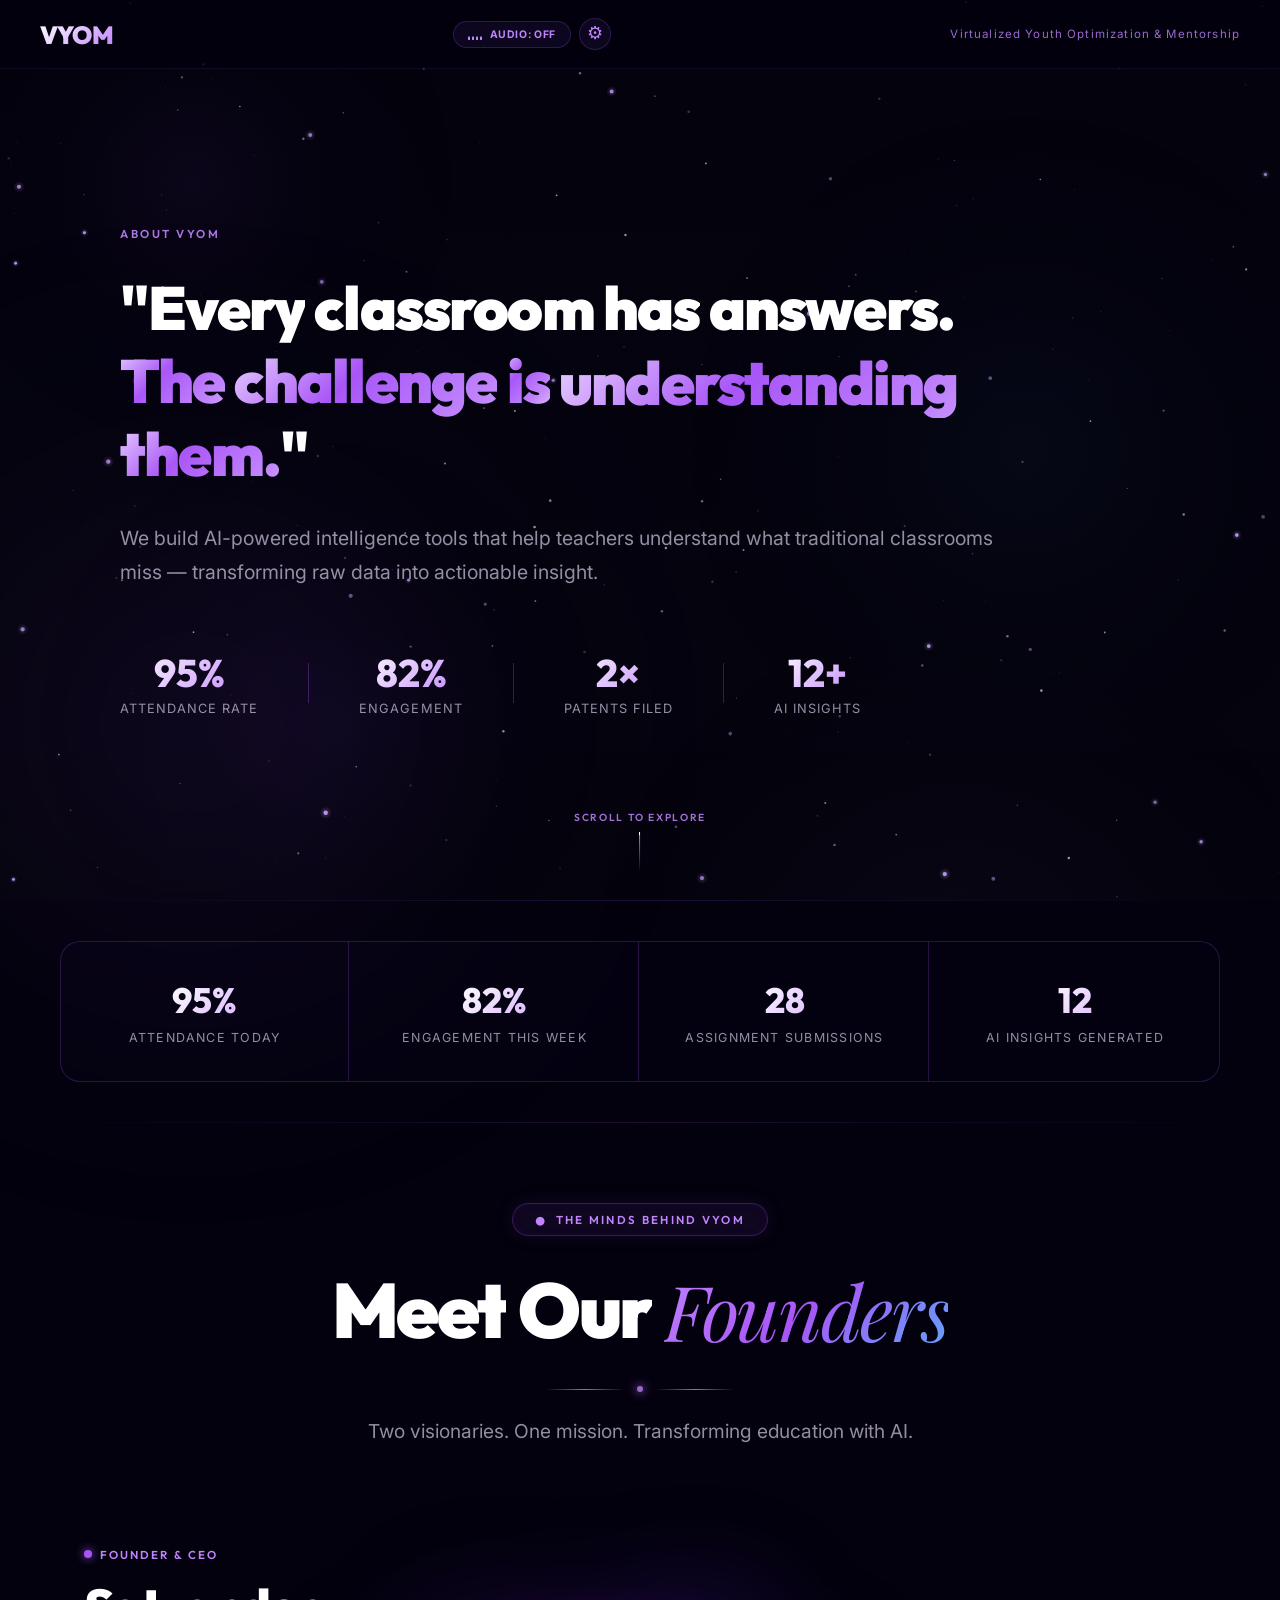
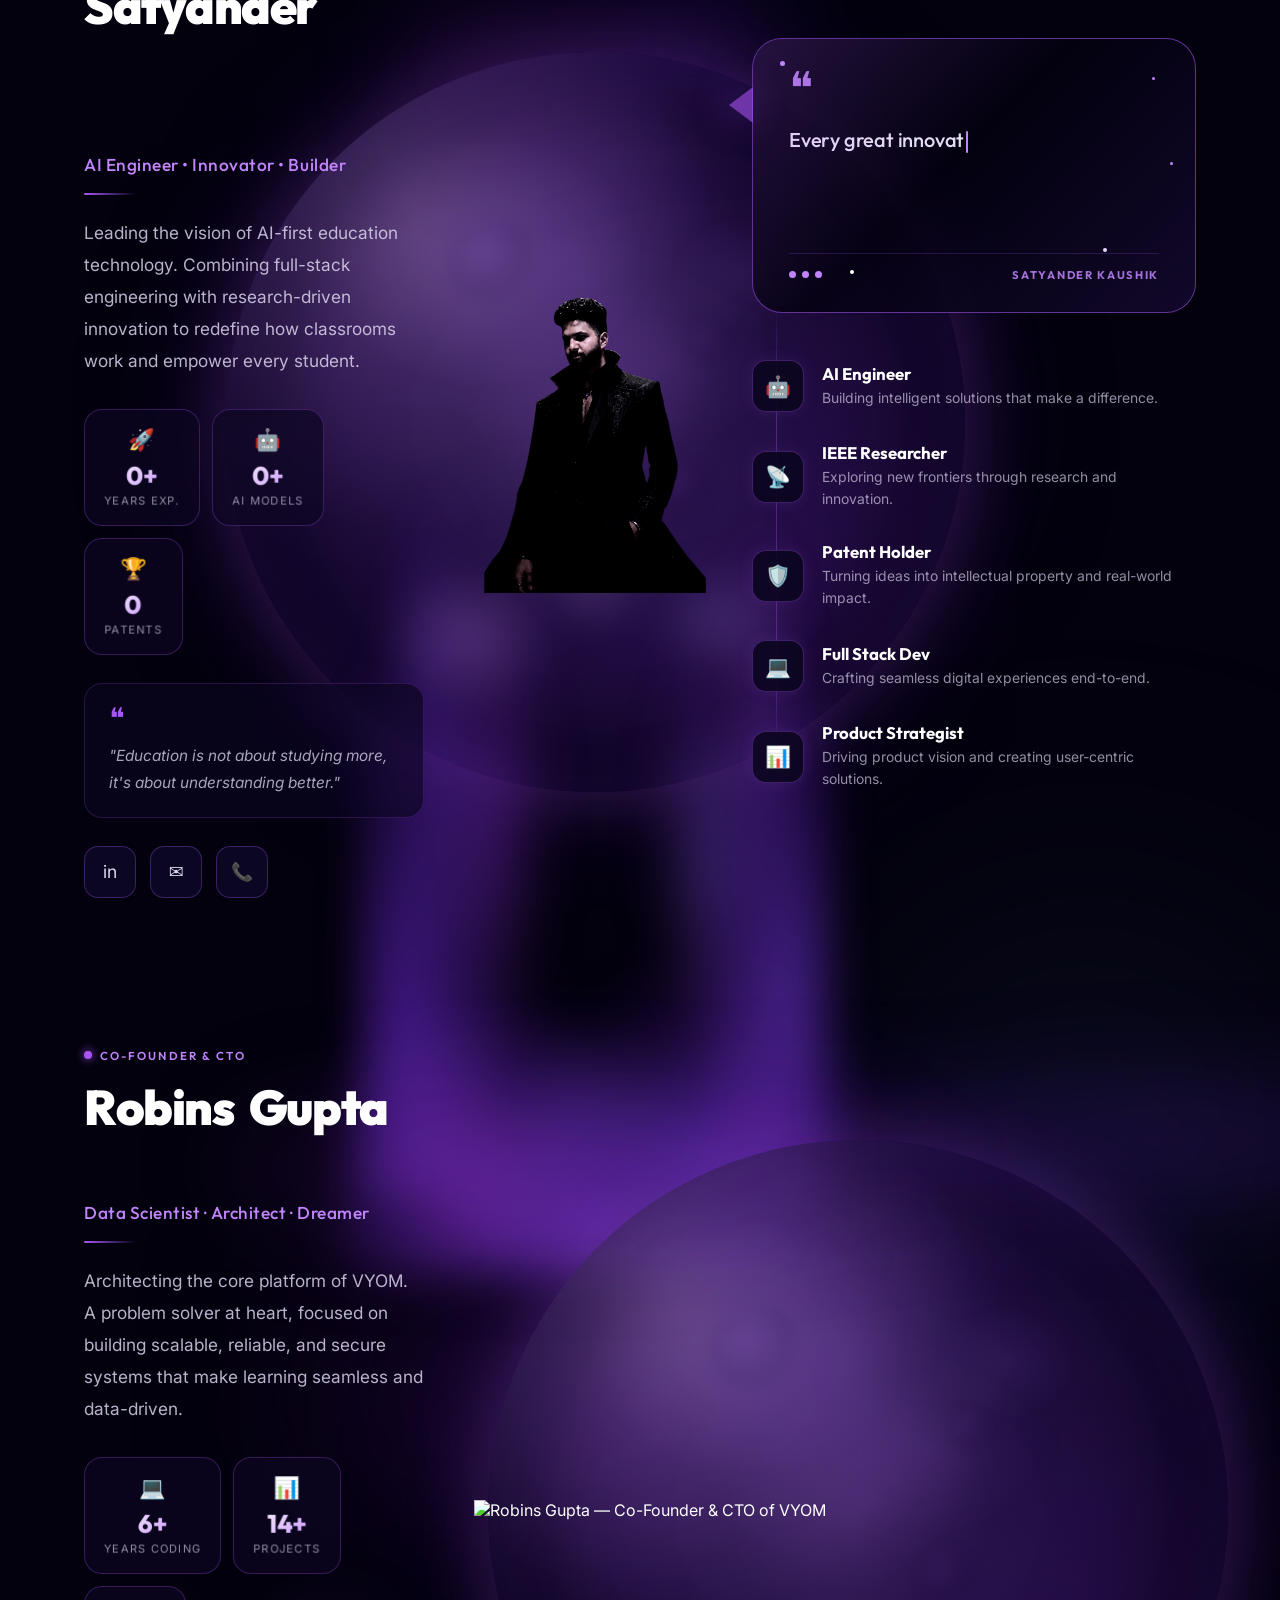
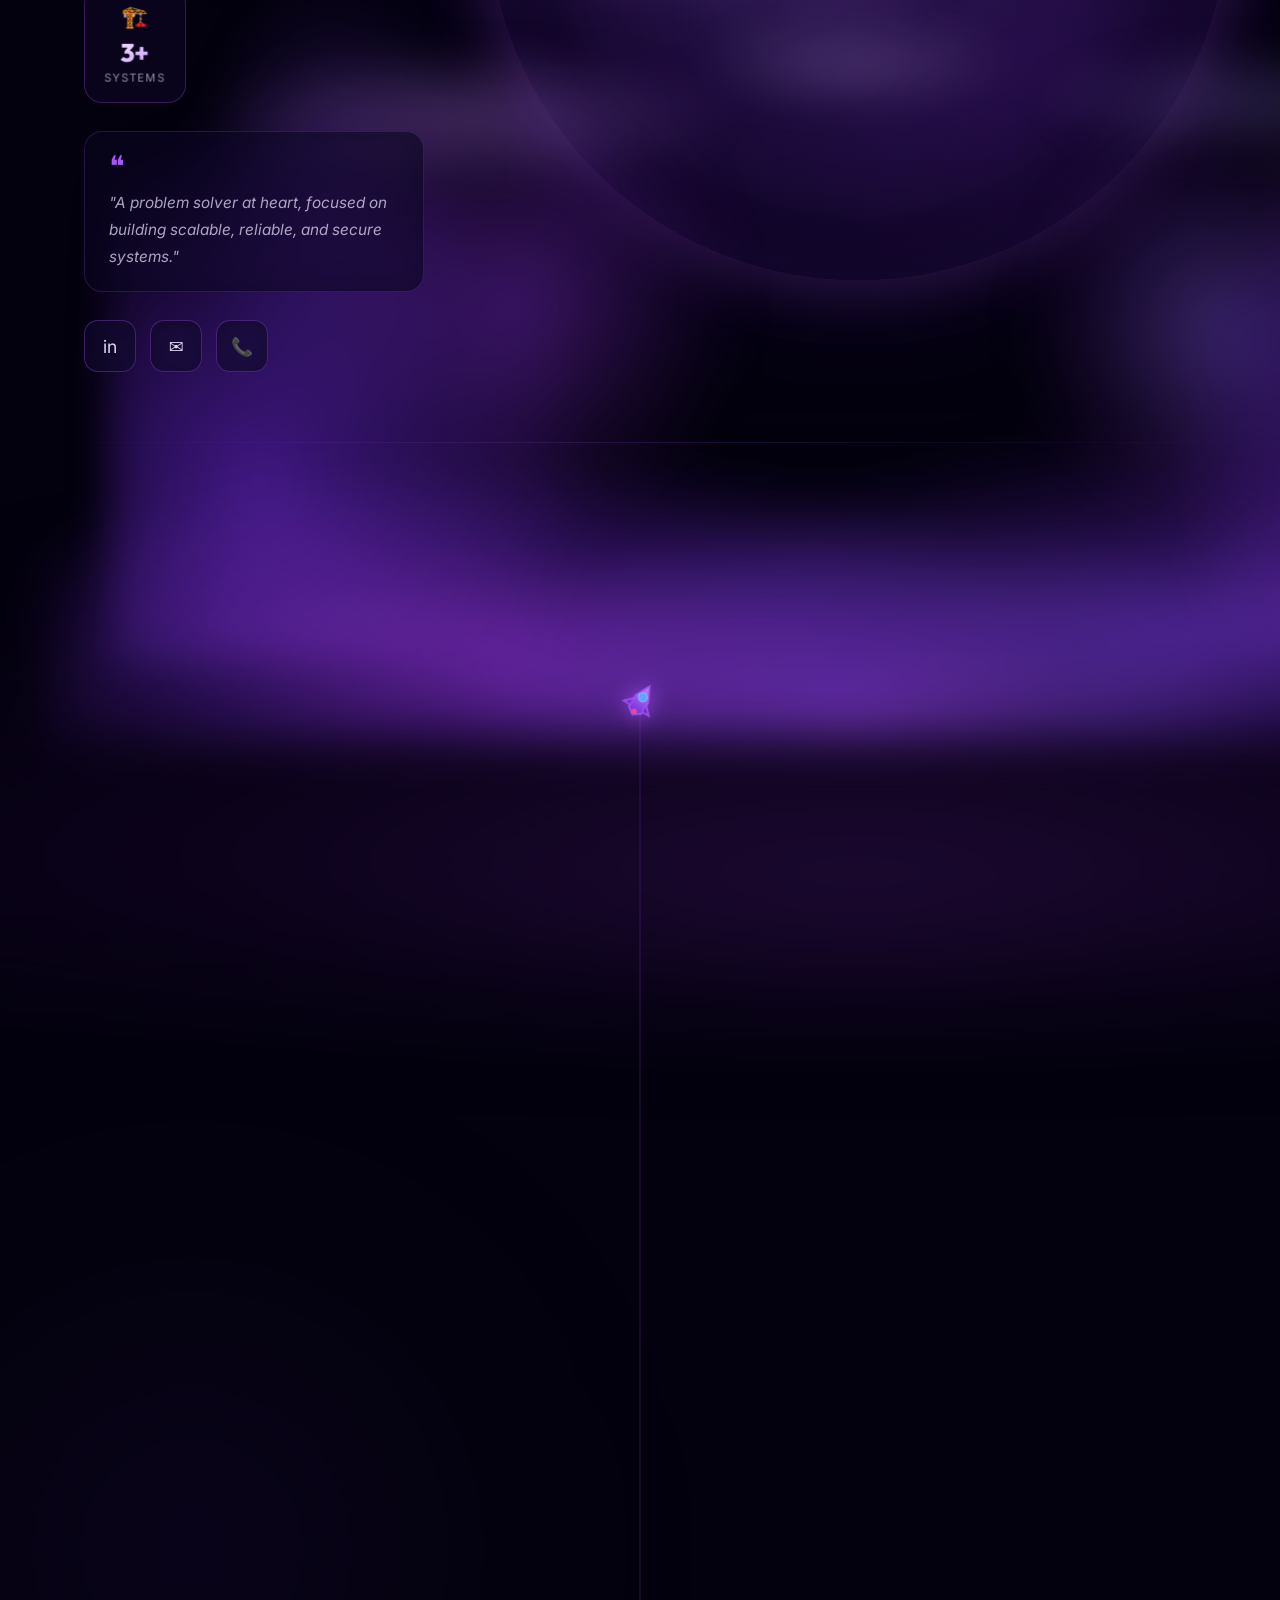
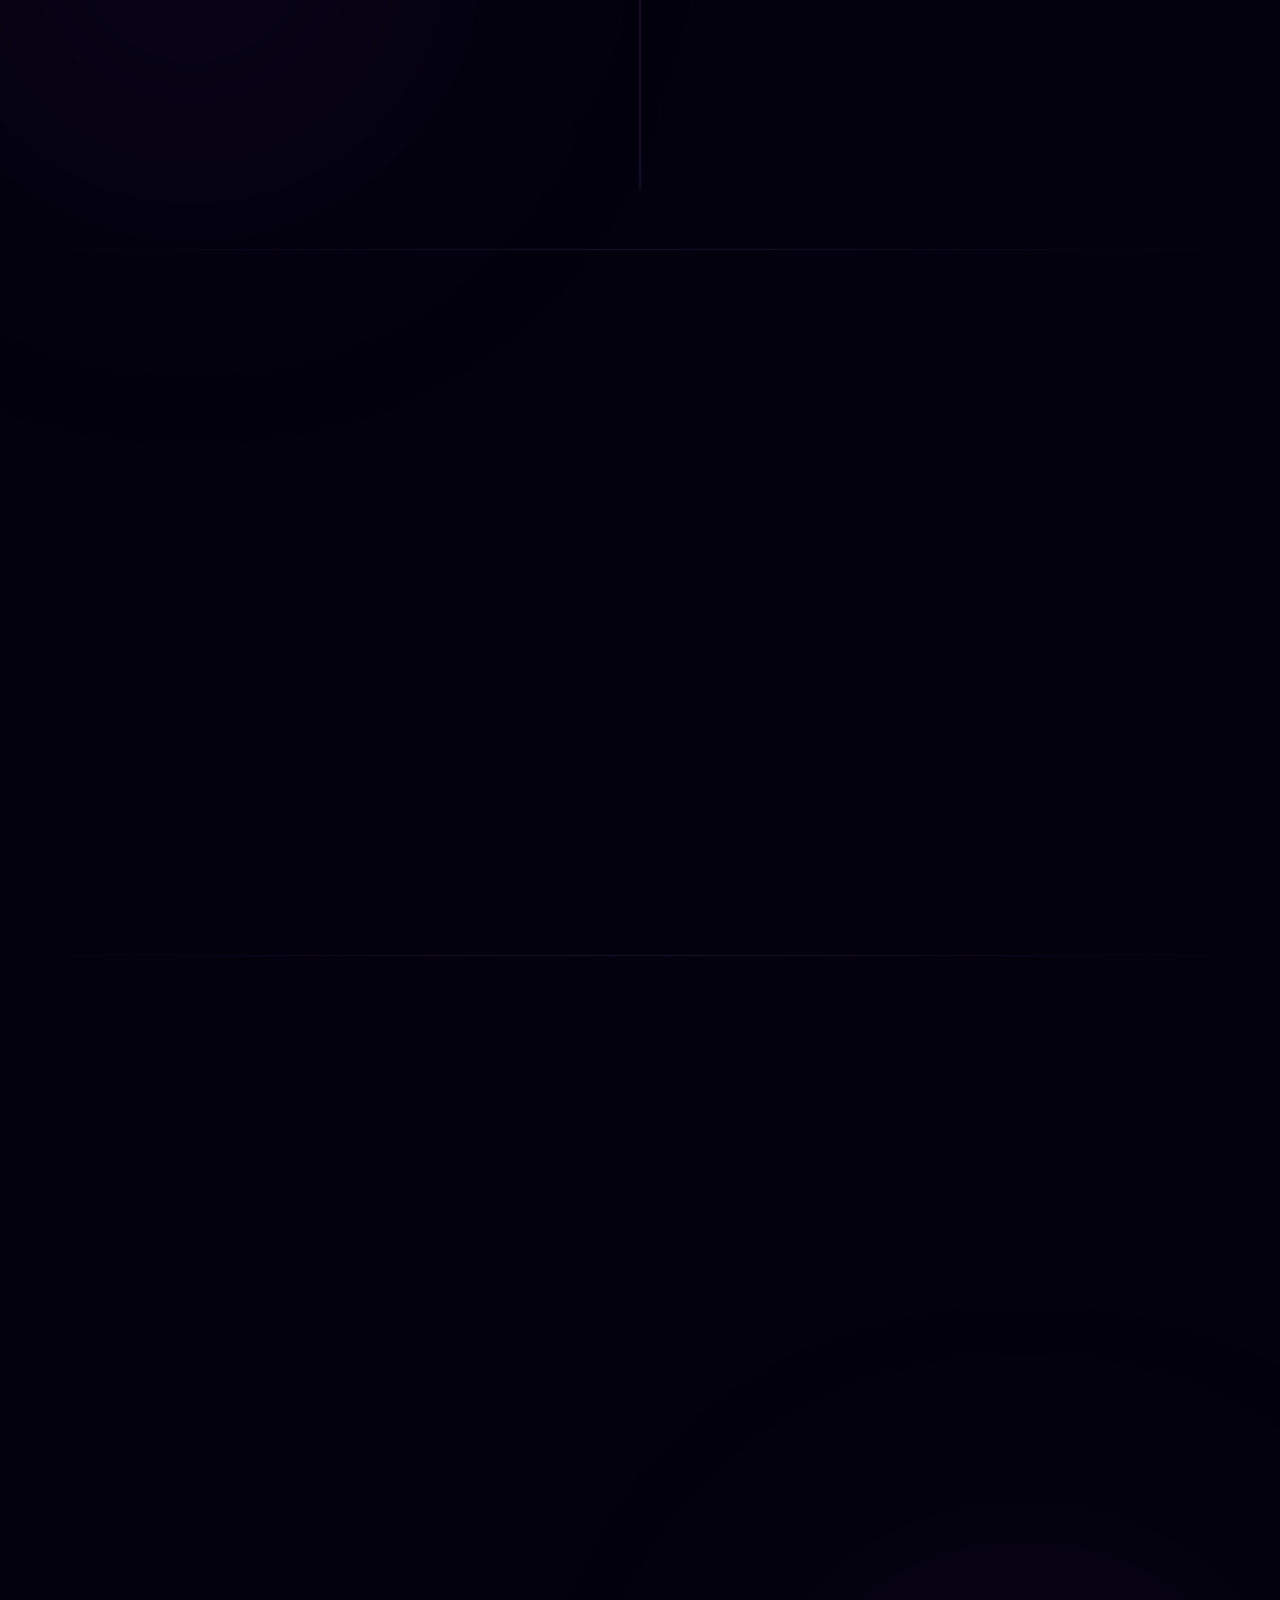
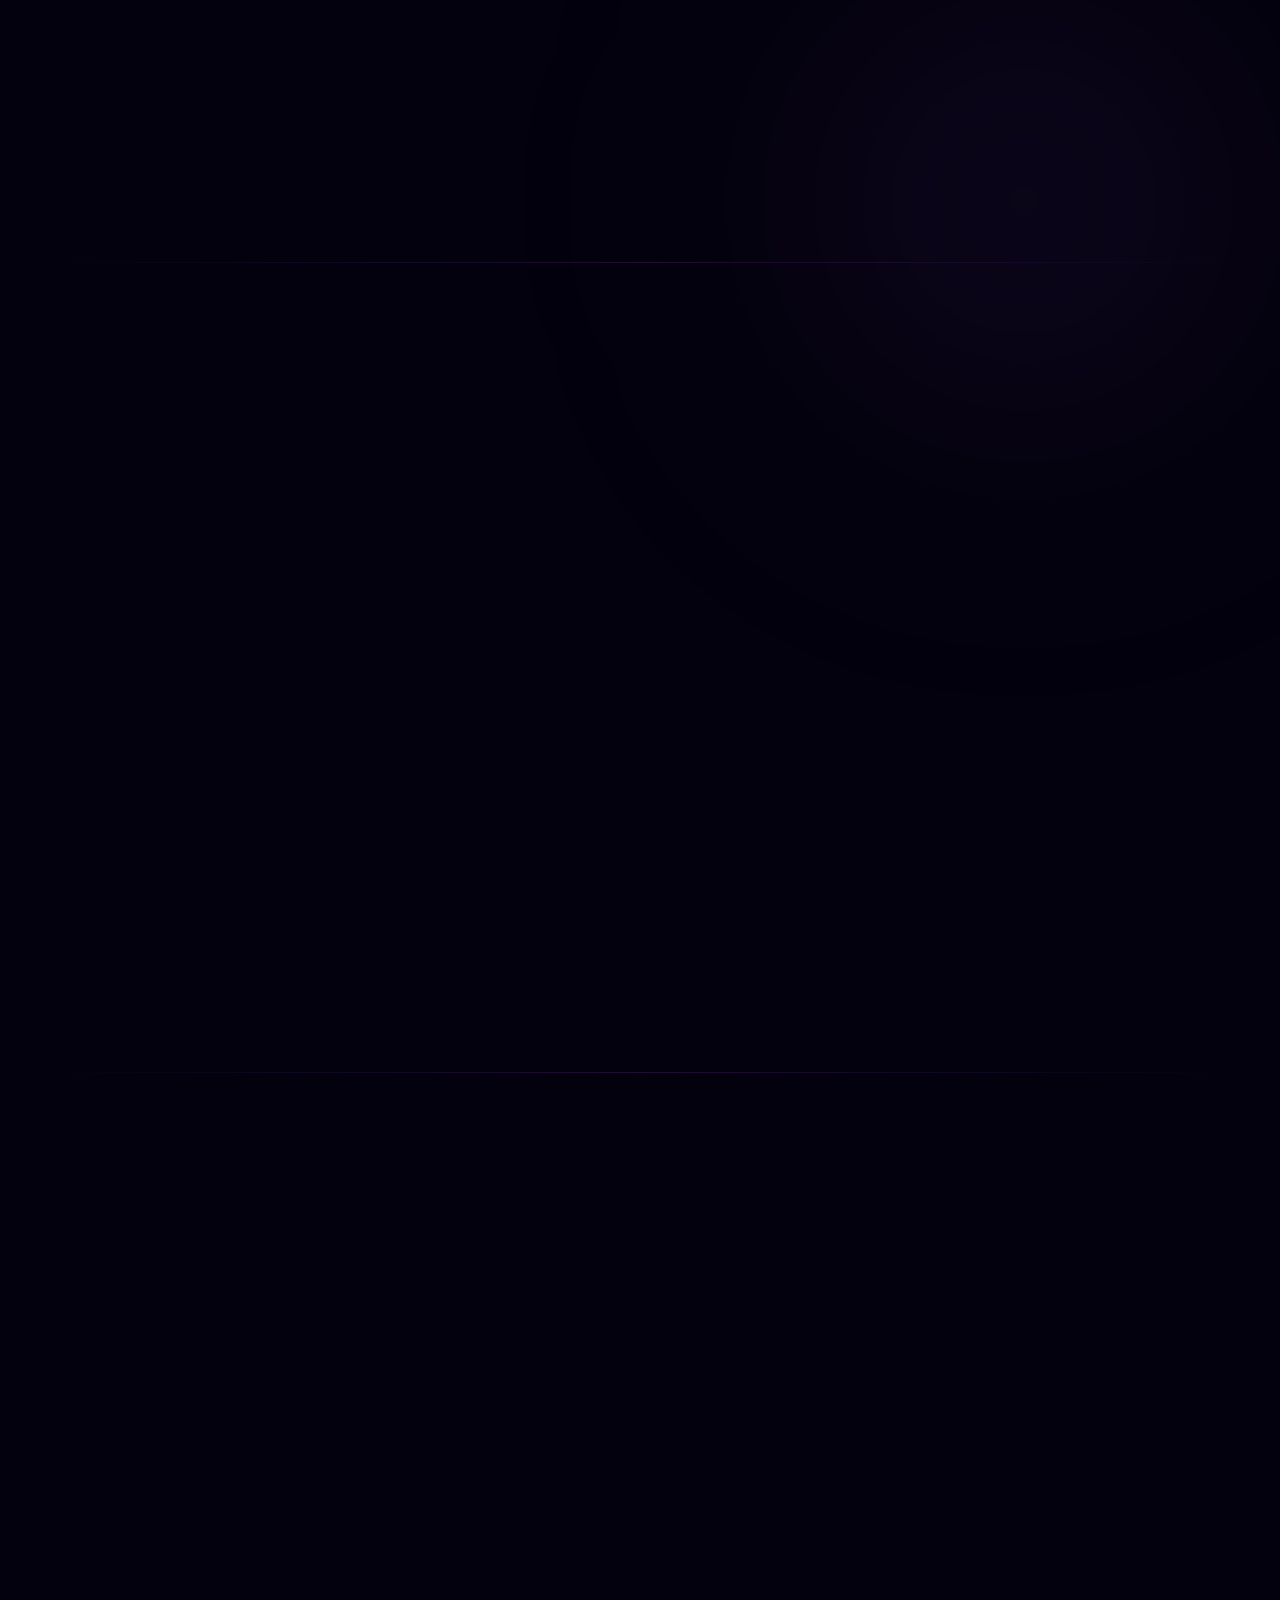
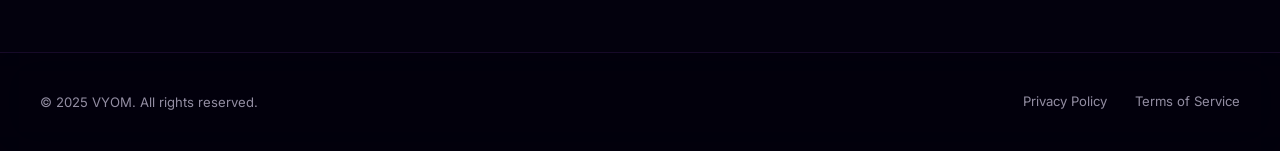
==== commit 82d8d43c: "fix: correct background video path in about_us.html" ====
--- a/about_us.html
+++ b/about_us.html
@@ -2541,7 +2541,7 @@
   <!-- Fixed Moon Background -->
   <div id="moon-backdrop" aria-hidden="true">
     <video class="about-bg-video" autoplay muted loop playsinline>
-      <source src="assets/Moon_rotation.mp4" type="video/mp4">
+      <source src="Moon_rotation.mp4" type="video/mp4">
     </video>
     <div class="about-bg-overlay"></div>
   </div>
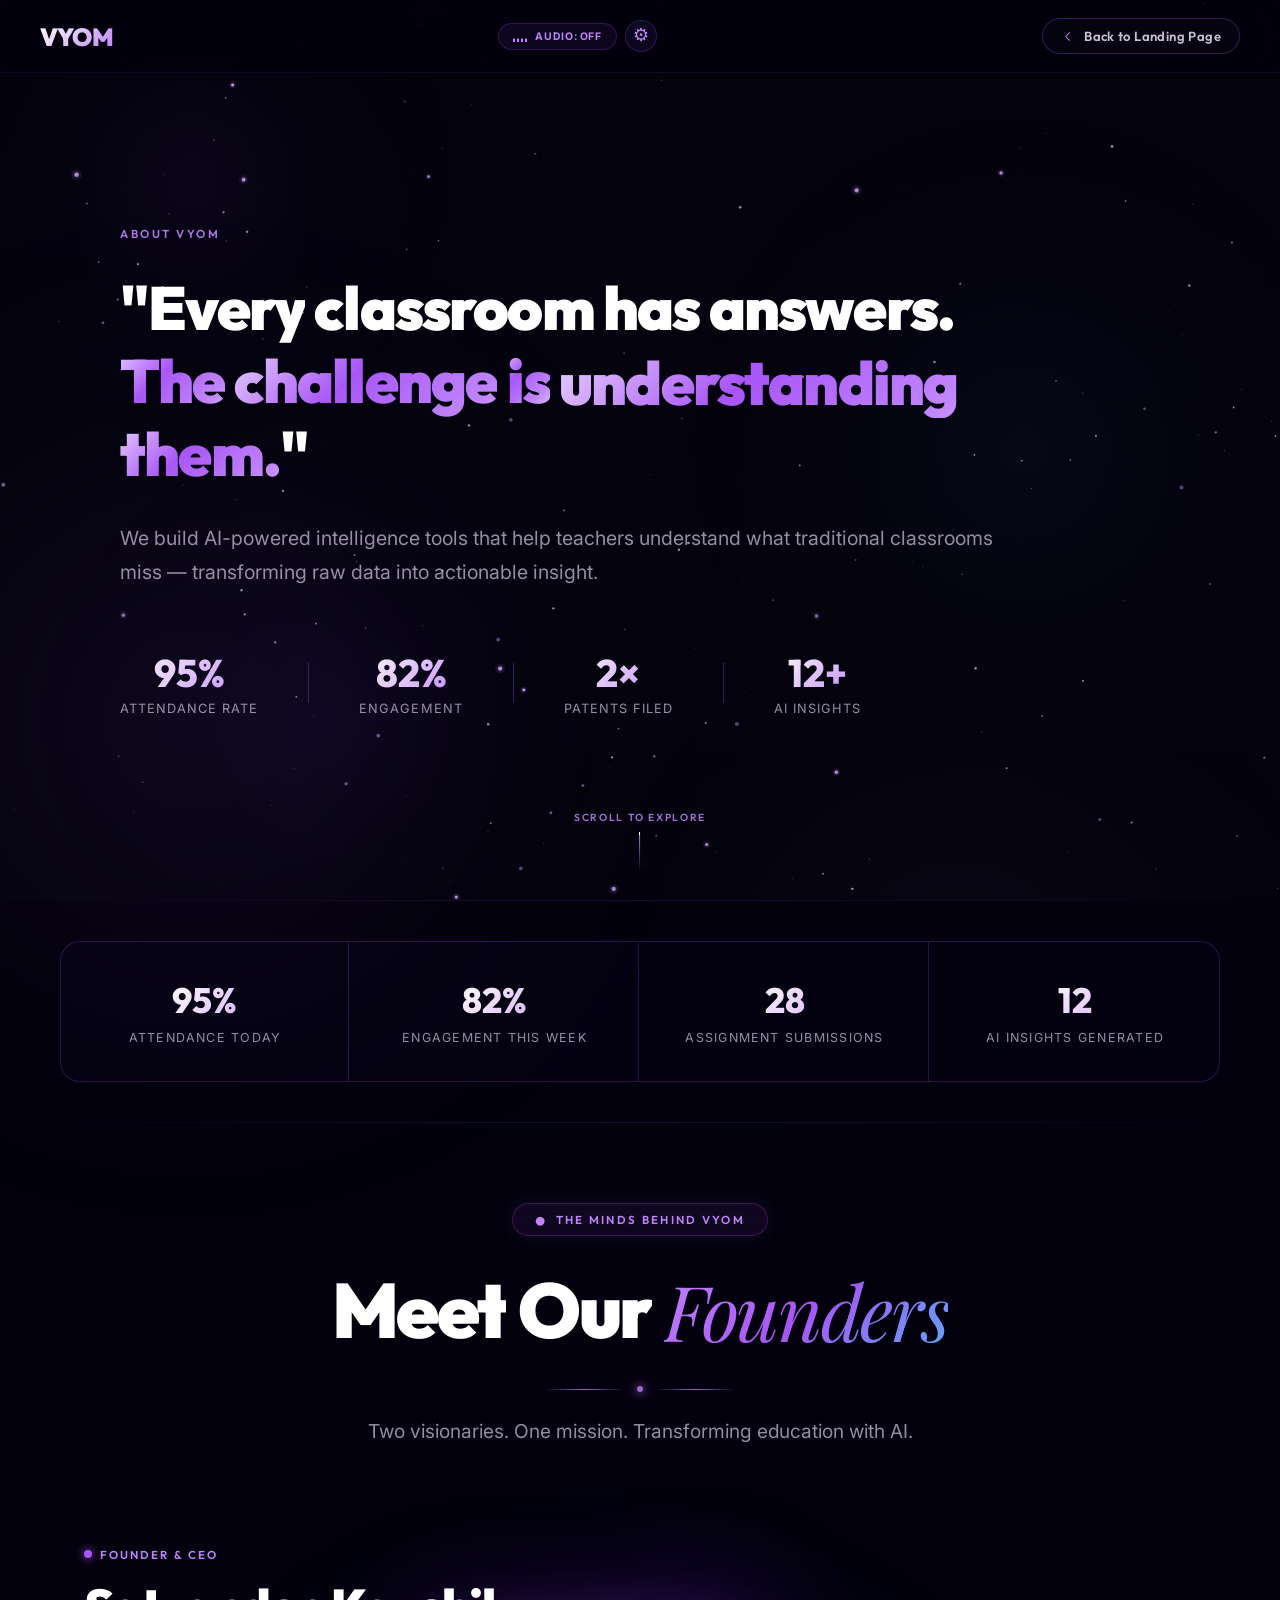
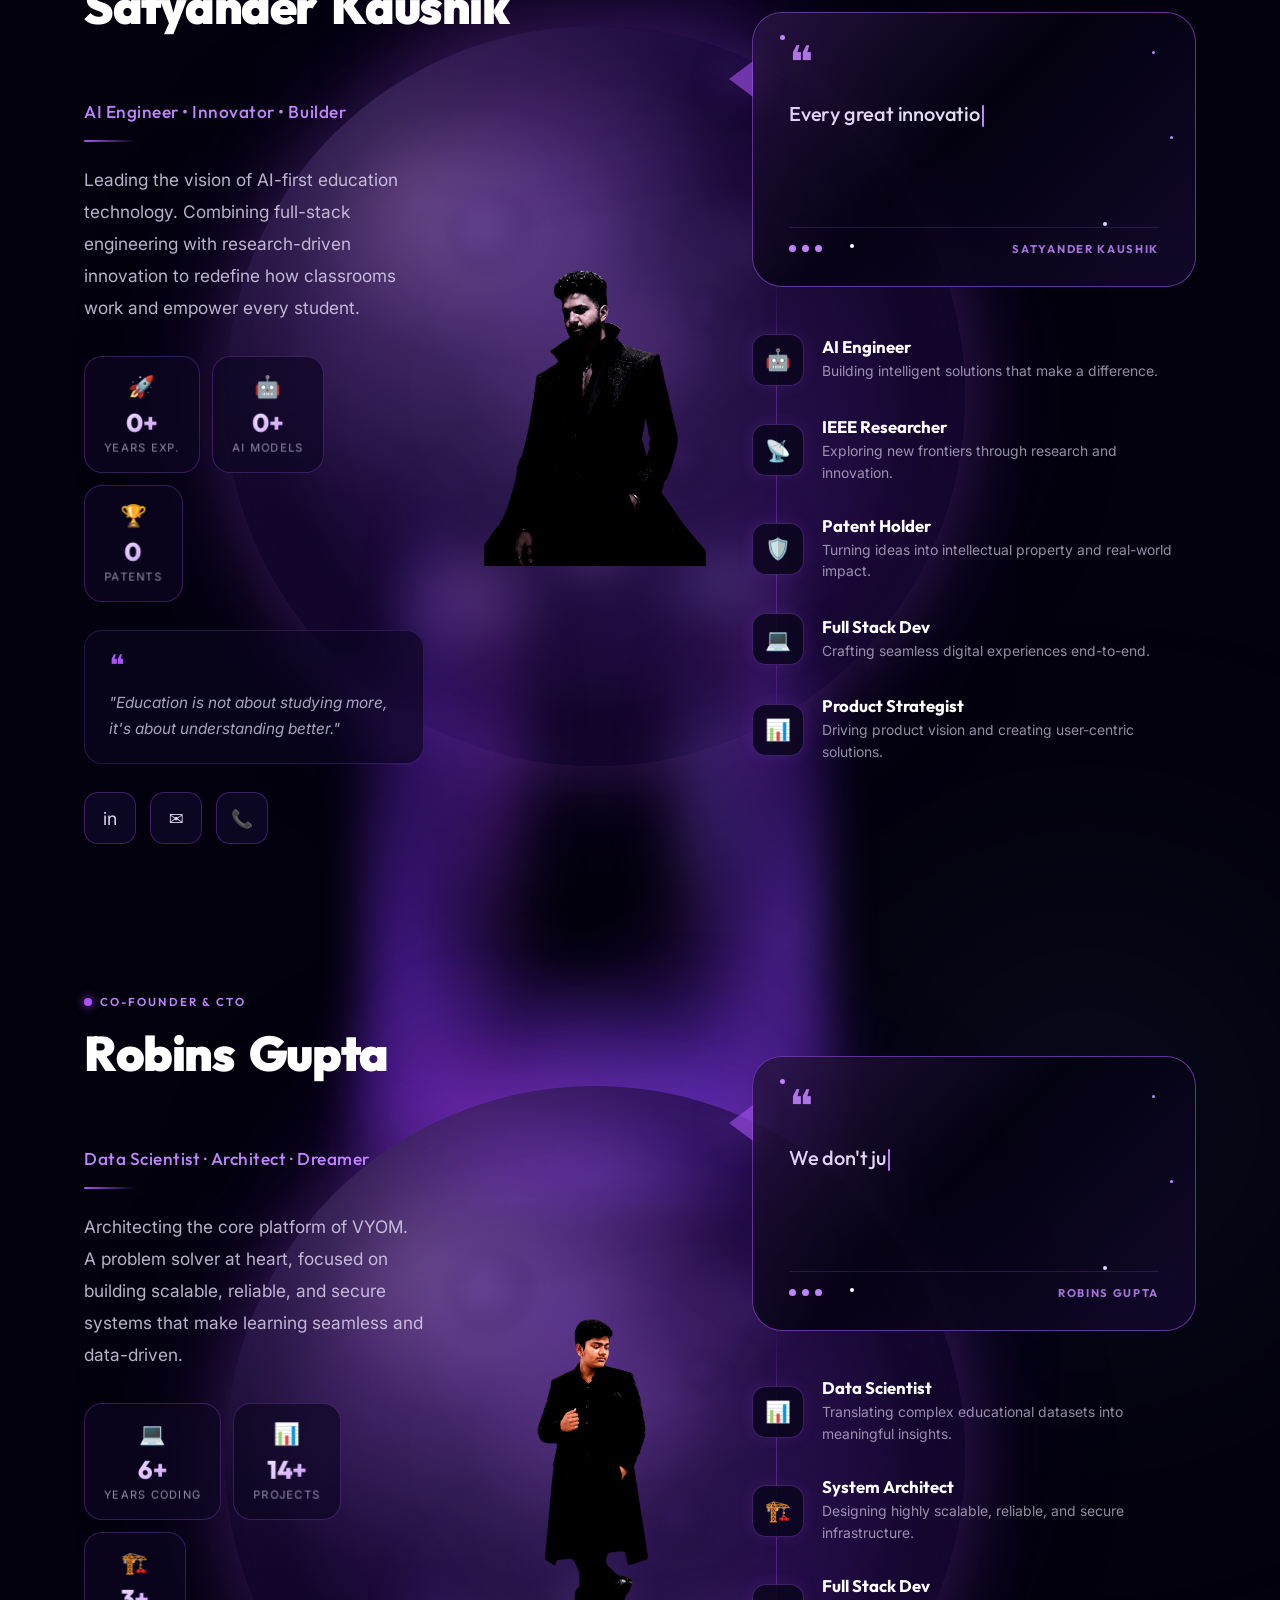
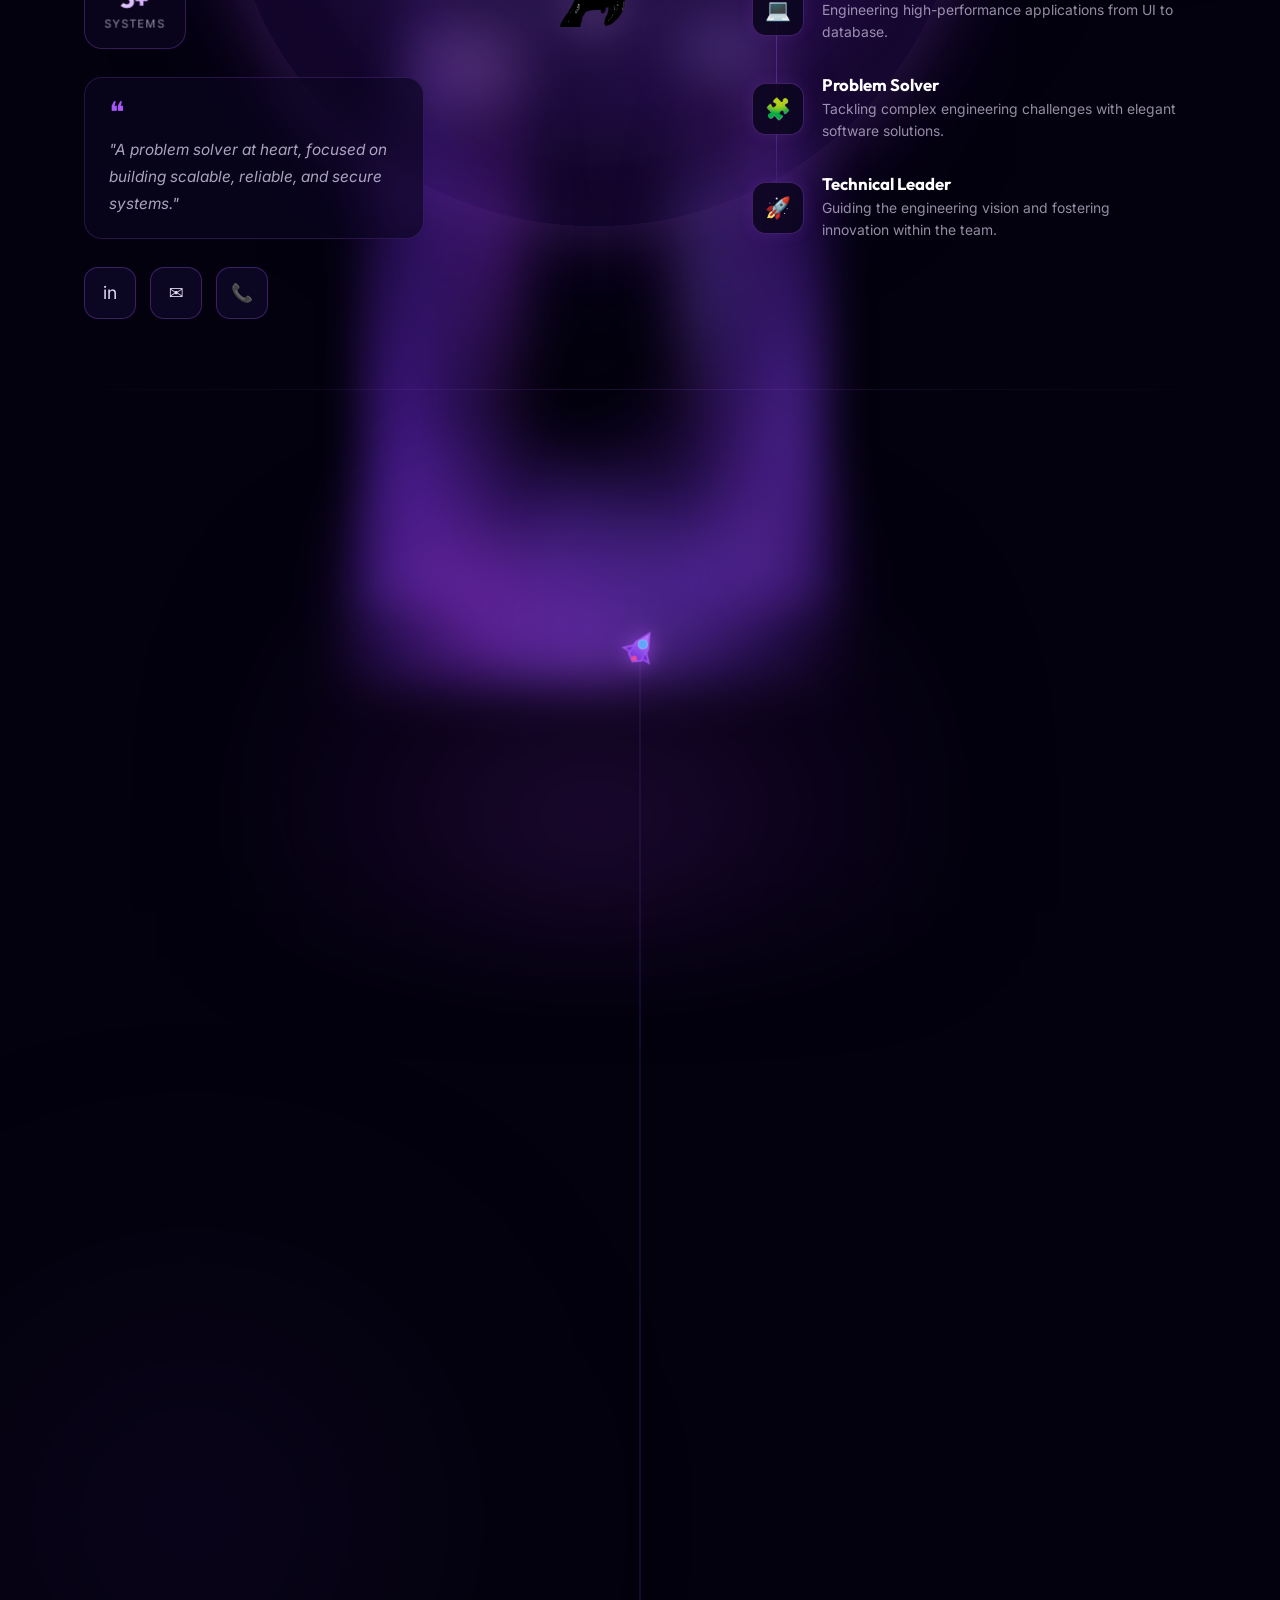
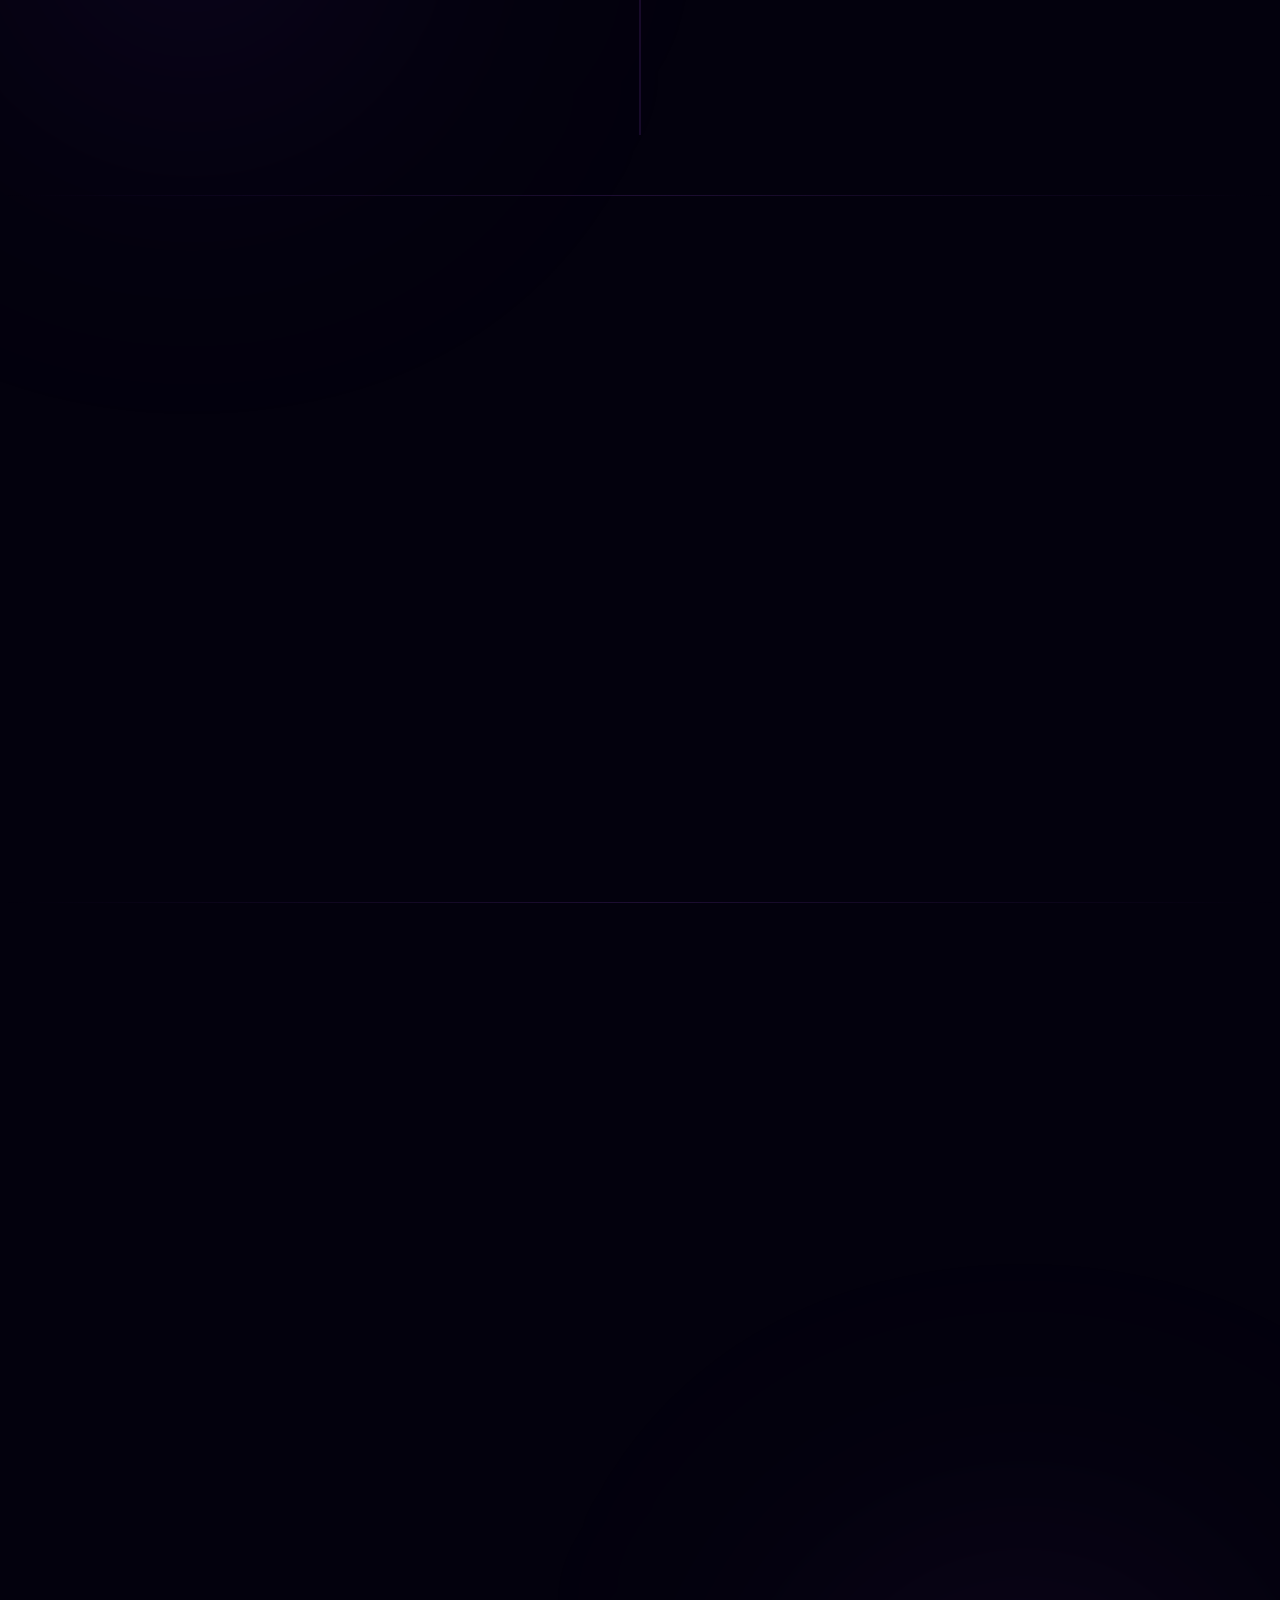
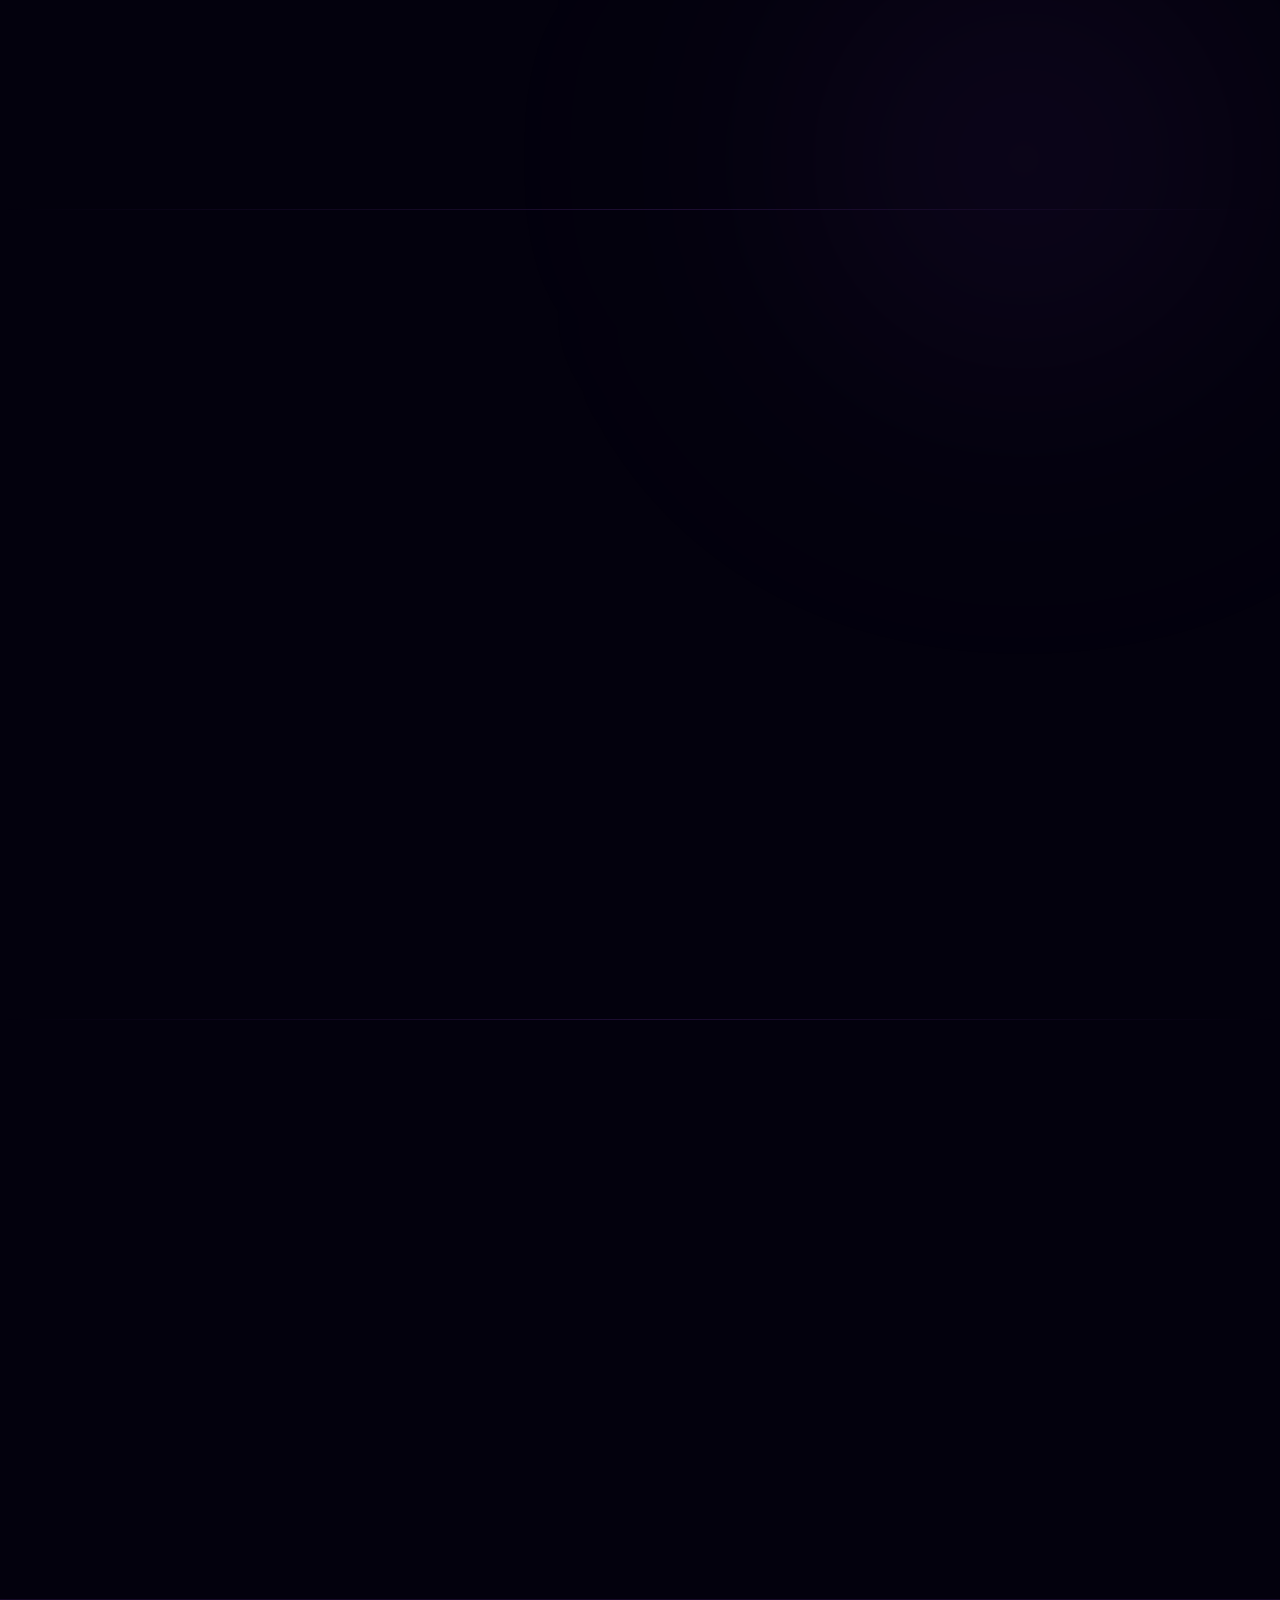
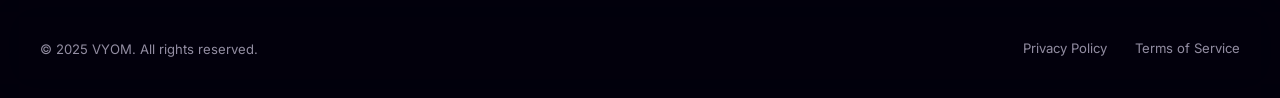
==== commit 51b87ba2: "Add files via upload" ====
--- a/about_us.html
+++ b/about_us.html
@@ -2527,6 +2527,130 @@
       line-height: 1.6;
       text-align: center;
     }
+
+    /* ─── BACK TO LANDING BUTTON ───────────────────────────────────────── */
+    @keyframes btnShimmer {
+      0%   { transform: translateX(-100%) skewX(-12deg); }
+      100% { transform: translateX(260%) skewX(-12deg); }
+    }
+
+    .back-btn {
+      display: inline-flex;
+      align-items: center;
+      gap: 8px;
+
+      padding: 9px 18px;
+      border-radius: 22px;
+
+      /* Glassmorphism core */
+      background: rgba(10, 6, 22, 0.62);
+      backdrop-filter: blur(14px);
+      -webkit-backdrop-filter: blur(14px);
+
+      /* Purple accent border */
+      border: 1px solid rgba(168, 85, 247, 0.28);
+      box-shadow:
+        0 4px 20px rgba(0, 0, 0, 0.35),
+        0 0 0 0 rgba(168, 85, 247, 0);
+
+      /* Typography */
+      font-family: var(--font-display);
+      font-size: 0.82rem;
+      font-weight: 600;
+      letter-spacing: 0.03em;
+      color: rgba(226, 217, 243, 0.88);
+      text-decoration: none;
+      white-space: nowrap;
+
+      /* Transitions */
+      transition:
+        transform 0.32s cubic-bezier(0.16, 1, 0.3, 1),
+        box-shadow 0.32s cubic-bezier(0.16, 1, 0.3, 1),
+        border-color 0.32s ease,
+        color 0.22s ease,
+        background 0.22s ease;
+
+      /* Shimmer layer */
+      overflow: hidden;
+    }
+
+    /* Shimmer pseudo-element */
+    .back-btn::before {
+      content: '';
+      position: absolute;
+      inset: 0;
+      border-radius: inherit;
+      background: linear-gradient(
+        105deg,
+        transparent 30%,
+        rgba(168, 85, 247, 0.18) 50%,
+        transparent 70%
+      );
+      transform: translateX(-100%) skewX(-12deg);
+      transition: none;
+      pointer-events: none;
+    }
+
+    .back-btn:hover::before {
+      animation: btnShimmer 0.65s ease forwards;
+    }
+
+    /* Hover state */
+    .back-btn:hover {
+      transform: translateY(-3px);
+      background: rgba(15, 8, 35, 0.78);
+      border-color: rgba(168, 85, 247, 0.55);
+      color: var(--white);
+      box-shadow:
+        0 8px 28px rgba(0, 0, 0, 0.40),
+        0 0 18px rgba(168, 85, 247, 0.28),
+        0 0  0px 1px rgba(168, 85, 247, 0.12) inset;
+    }
+
+    /* Active / press state */
+    .back-btn:active {
+      transform: translateY(-1px) scale(0.97);
+      box-shadow:
+        0 3px 12px rgba(0, 0, 0, 0.35),
+        0 0 10px rgba(168, 85, 247, 0.22);
+      transition-duration: 0.08s;
+    }
+
+    /* Focus (keyboard) state */
+    .back-btn:focus-visible {
+      outline: none;
+      border-color: rgba(168, 85, 247, 0.70);
+      box-shadow:
+        0 0 0 3px rgba(168, 85, 247, 0.30),
+        0 4px 20px rgba(0, 0, 0, 0.35);
+    }
+
+    /* Arrow icon */
+    .back-btn .back-btn-icon {
+      flex-shrink: 0;
+      width: 15px;
+      height: 15px;
+      color: var(--purple-light);
+      transition: transform 0.28s cubic-bezier(0.16, 1, 0.3, 1), color 0.22s ease;
+    }
+    .back-btn:hover .back-btn-icon {
+      transform: translateX(-3px);
+      color: #d8b4fe;
+    }
+
+    /* Responsive — smaller screens */
+    @media (max-width: 640px) {
+      .back-btn {
+        padding: 7px 12px;
+        font-size: 0.74rem;
+        gap: 5px;
+      }
+      .back-btn .back-btn-icon {
+        width: 12px;
+        height: 12px;
+      }
+    }
+
   </style>
 </head>
 
@@ -2584,10 +2708,22 @@
         </div>
       </div>
     </div>
-    <div class="nav-badge">Virtualized Youth Optimization &amp; Mentorship</div>
+    <a
+      href="vyom.html"
+      class="back-btn"
+      aria-label="Back to Landing Page"
+    >
+      <svg class="back-btn-icon" viewBox="0 0 15 15" fill="none" xmlns="http://www.w3.org/2000/svg" aria-hidden="true">
+        <path
+          d="M8.84182 3.13514C9.04327 3.32401 9.05348 3.64042 8.86462 3.84188L5.43521 7.49991L8.86462 11.1579C9.05348 11.3594 9.04327 11.6758 8.84182 11.8647C8.64036 12.0535 8.32394 12.0433 8.13508 11.8419L4.38508 7.84188C4.20477 7.64955 4.20477 7.35027 4.38508 7.15794L8.13508 3.15794C8.32394 2.95648 8.64036 2.94628 8.84182 3.13514Z"
+          fill="currentColor"
+          fill-rule="evenodd"
+          clip-rule="evenodd"
+        />
+      </svg>
+      Back to Landing Page
+    </a>
   </nav>
-
-  <!-- Page Content -->
   <main class="page-content">
     <!-- Volumetric Glow Orbs -->
     <div class="bg-glow-orb orb-1" aria-hidden="true"></div>
@@ -2692,9 +2828,9 @@
           <!-- ── LEFT INFO PANEL ── -->
           <div class="fv2-left fade-up">
             <div class="fv2-eyebrow">Founder &amp; CEO</div>
-            <h2 class="fv2-name" data-first="Satyander" data-last="Kaushik">
-              Satyander<br />
-              <span class="gradient-text">Kaushik</span>
+            <h2 class="fv2-name" data-first="Satyander Kaushik" >
+              Satyander  Kaushik<br />
+             
             </h2>
             <div class="fv2-subtitle">AI Engineer • Innovator • Builder</div>
             <div class="fv2-rule"></div>
